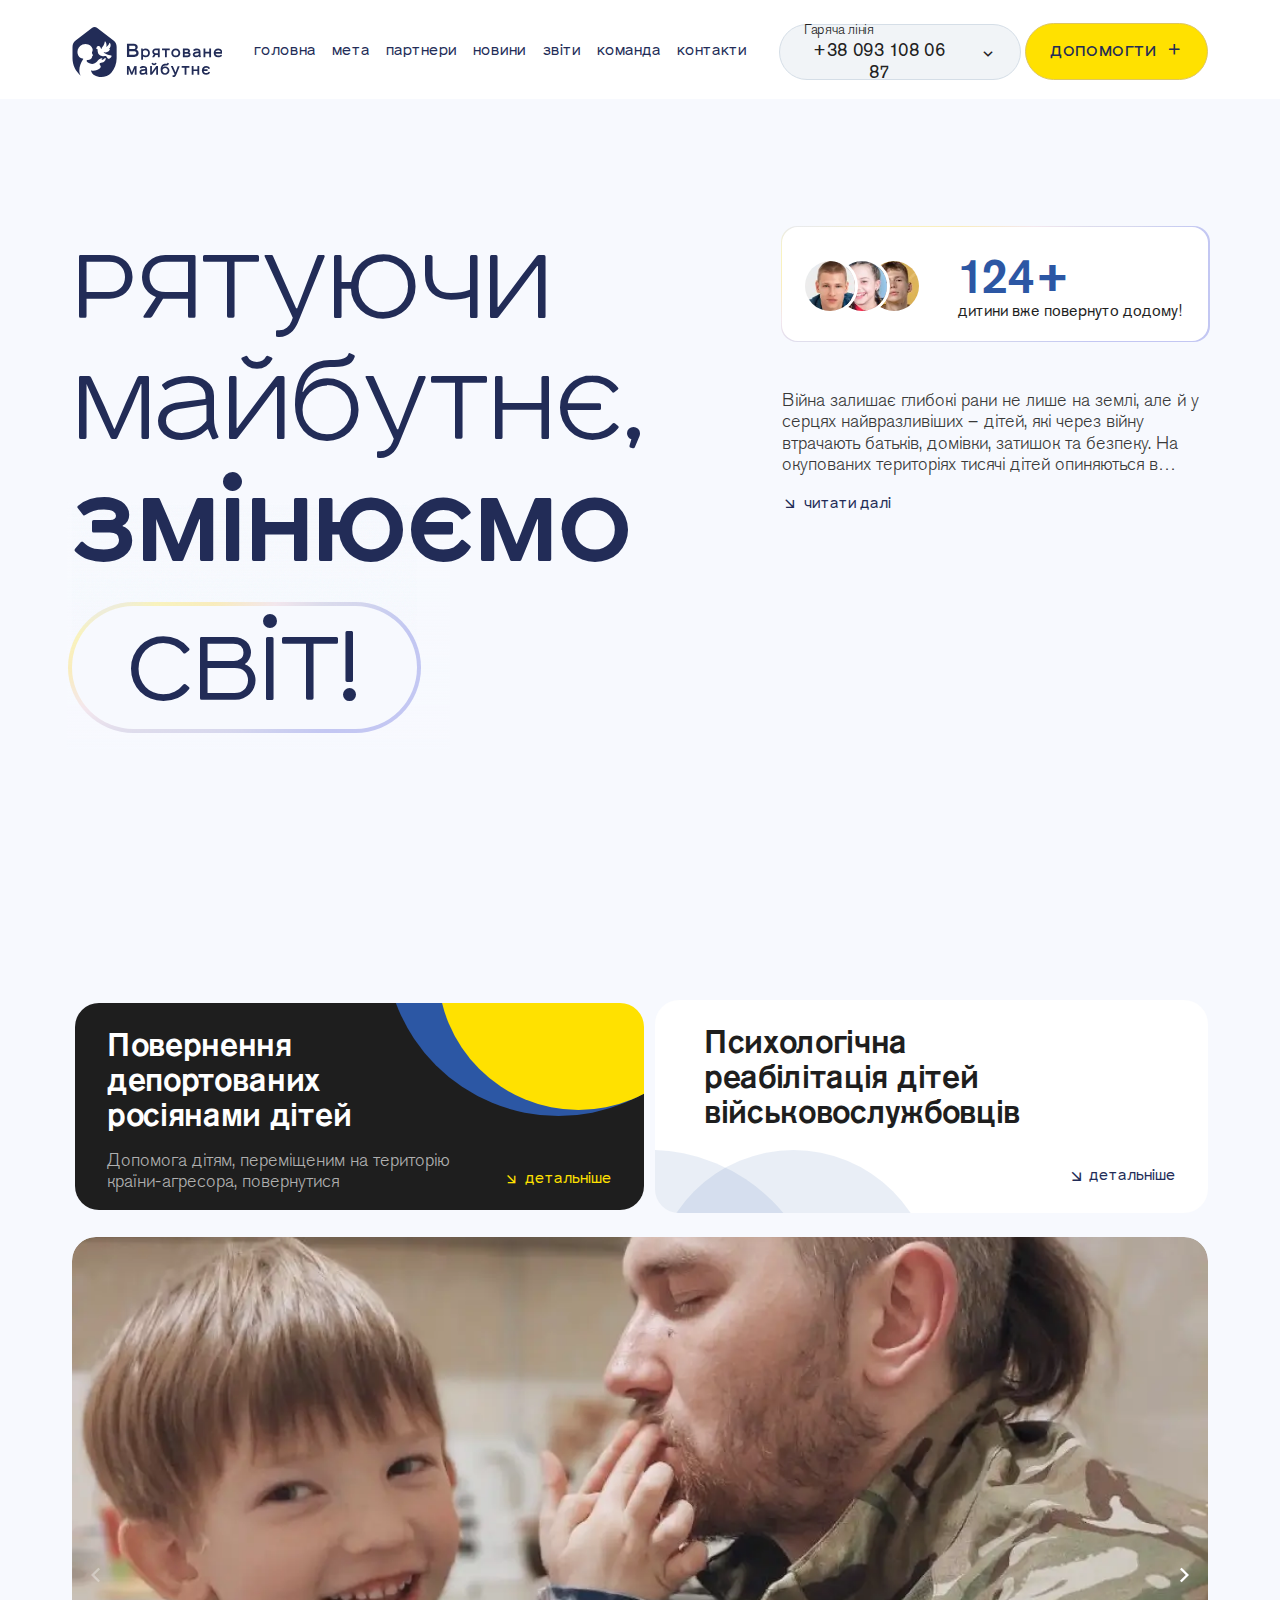
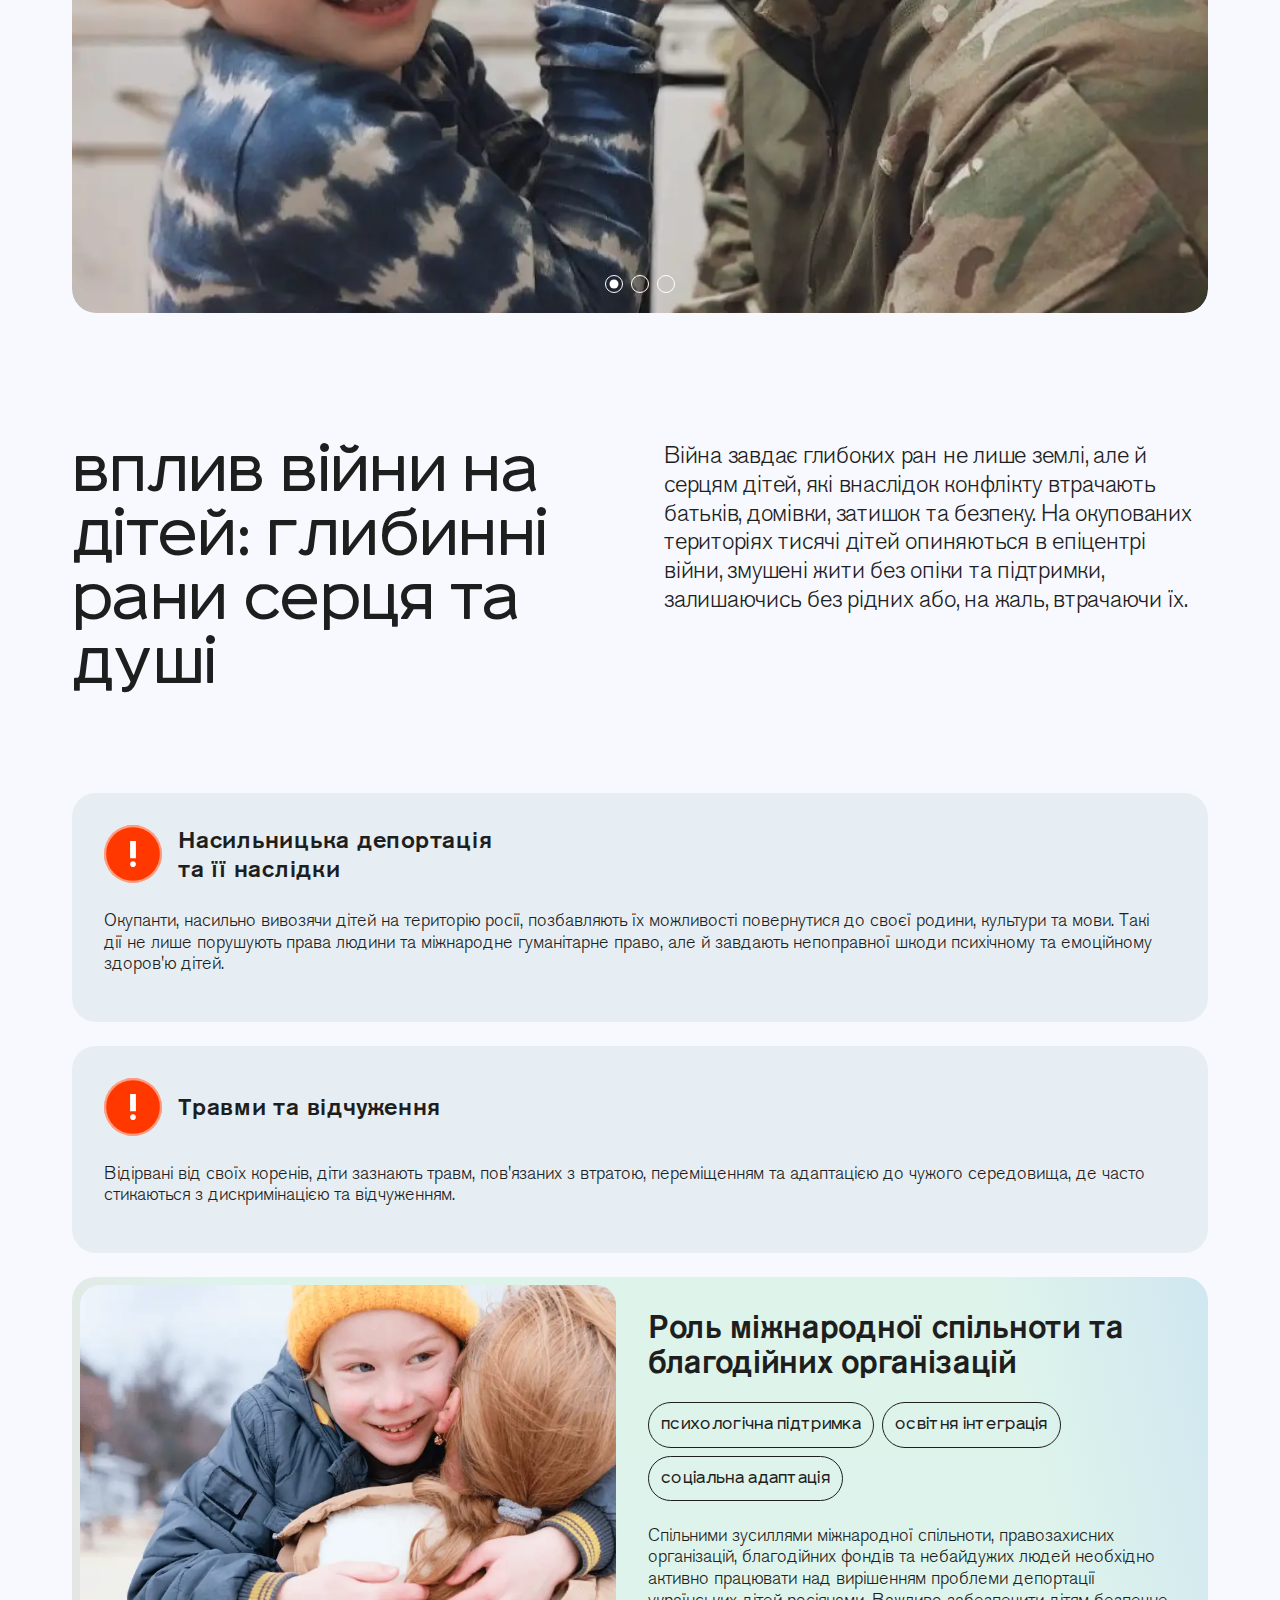
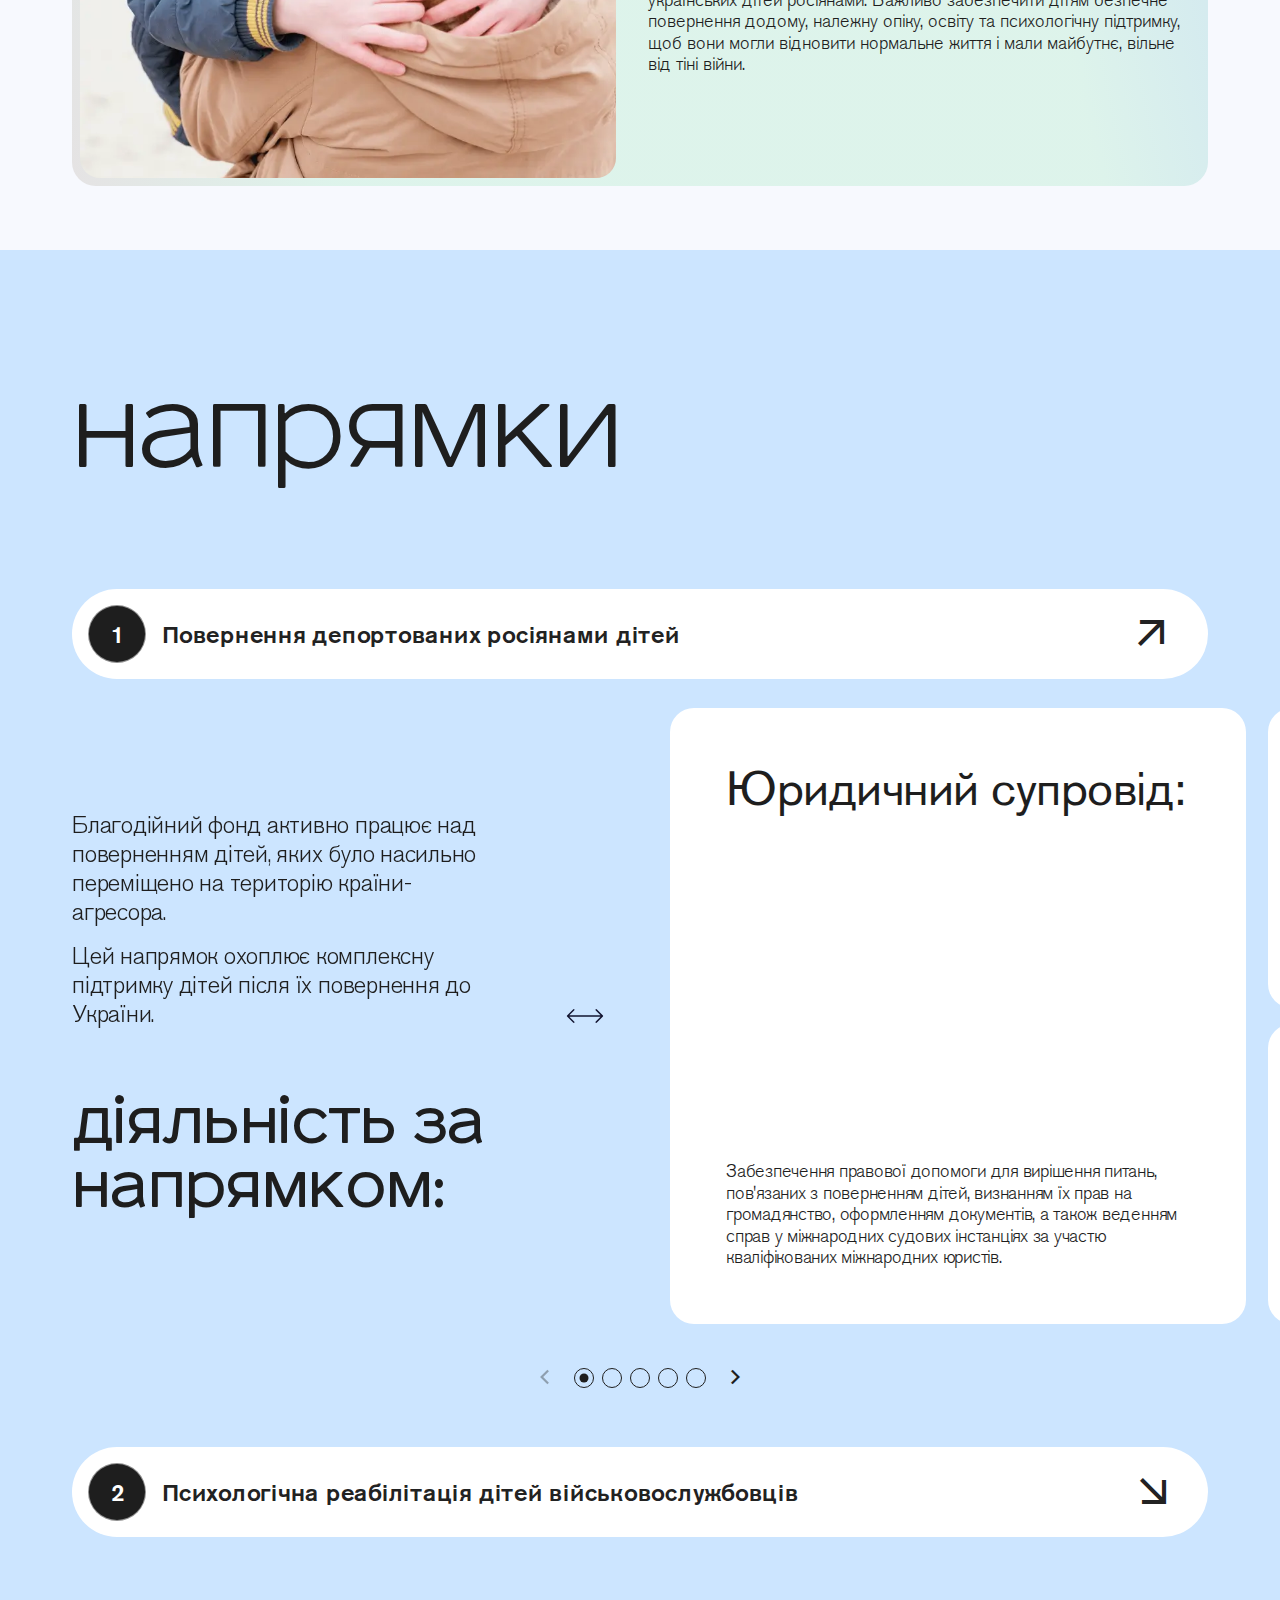
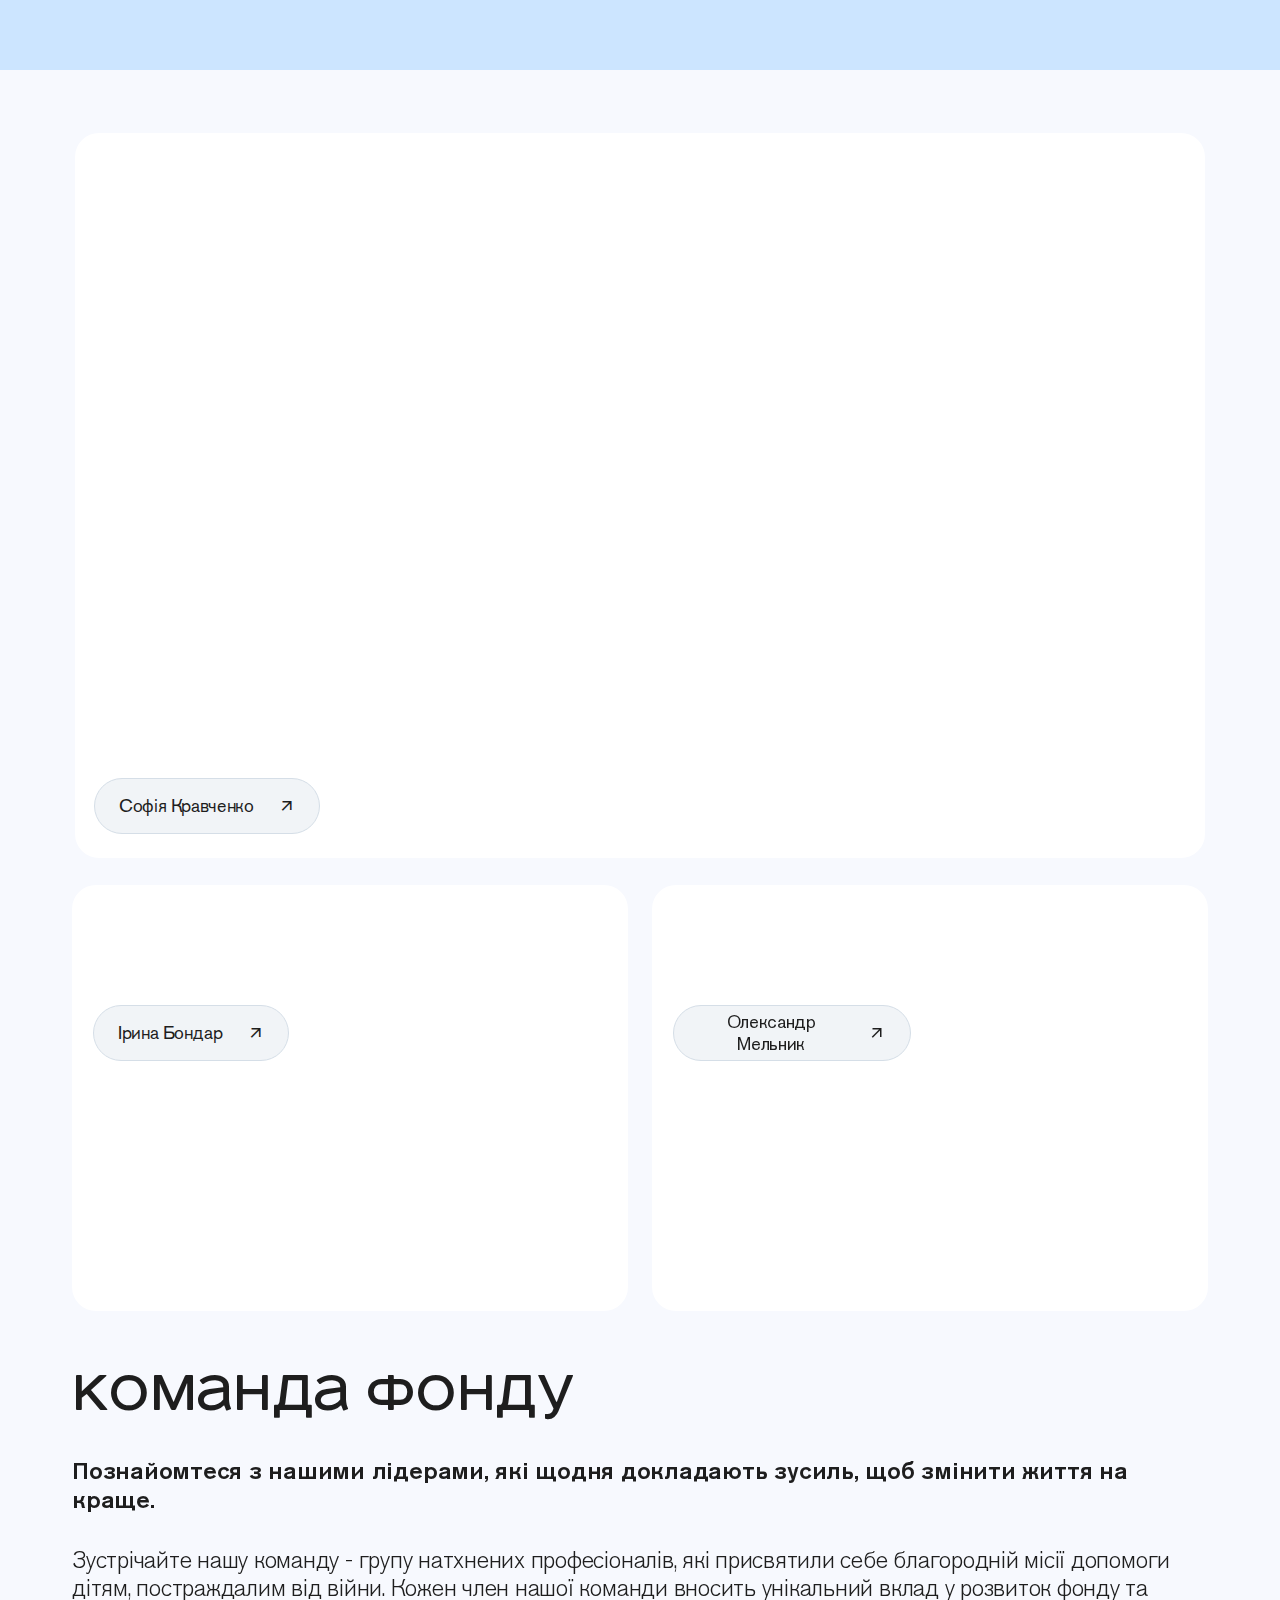
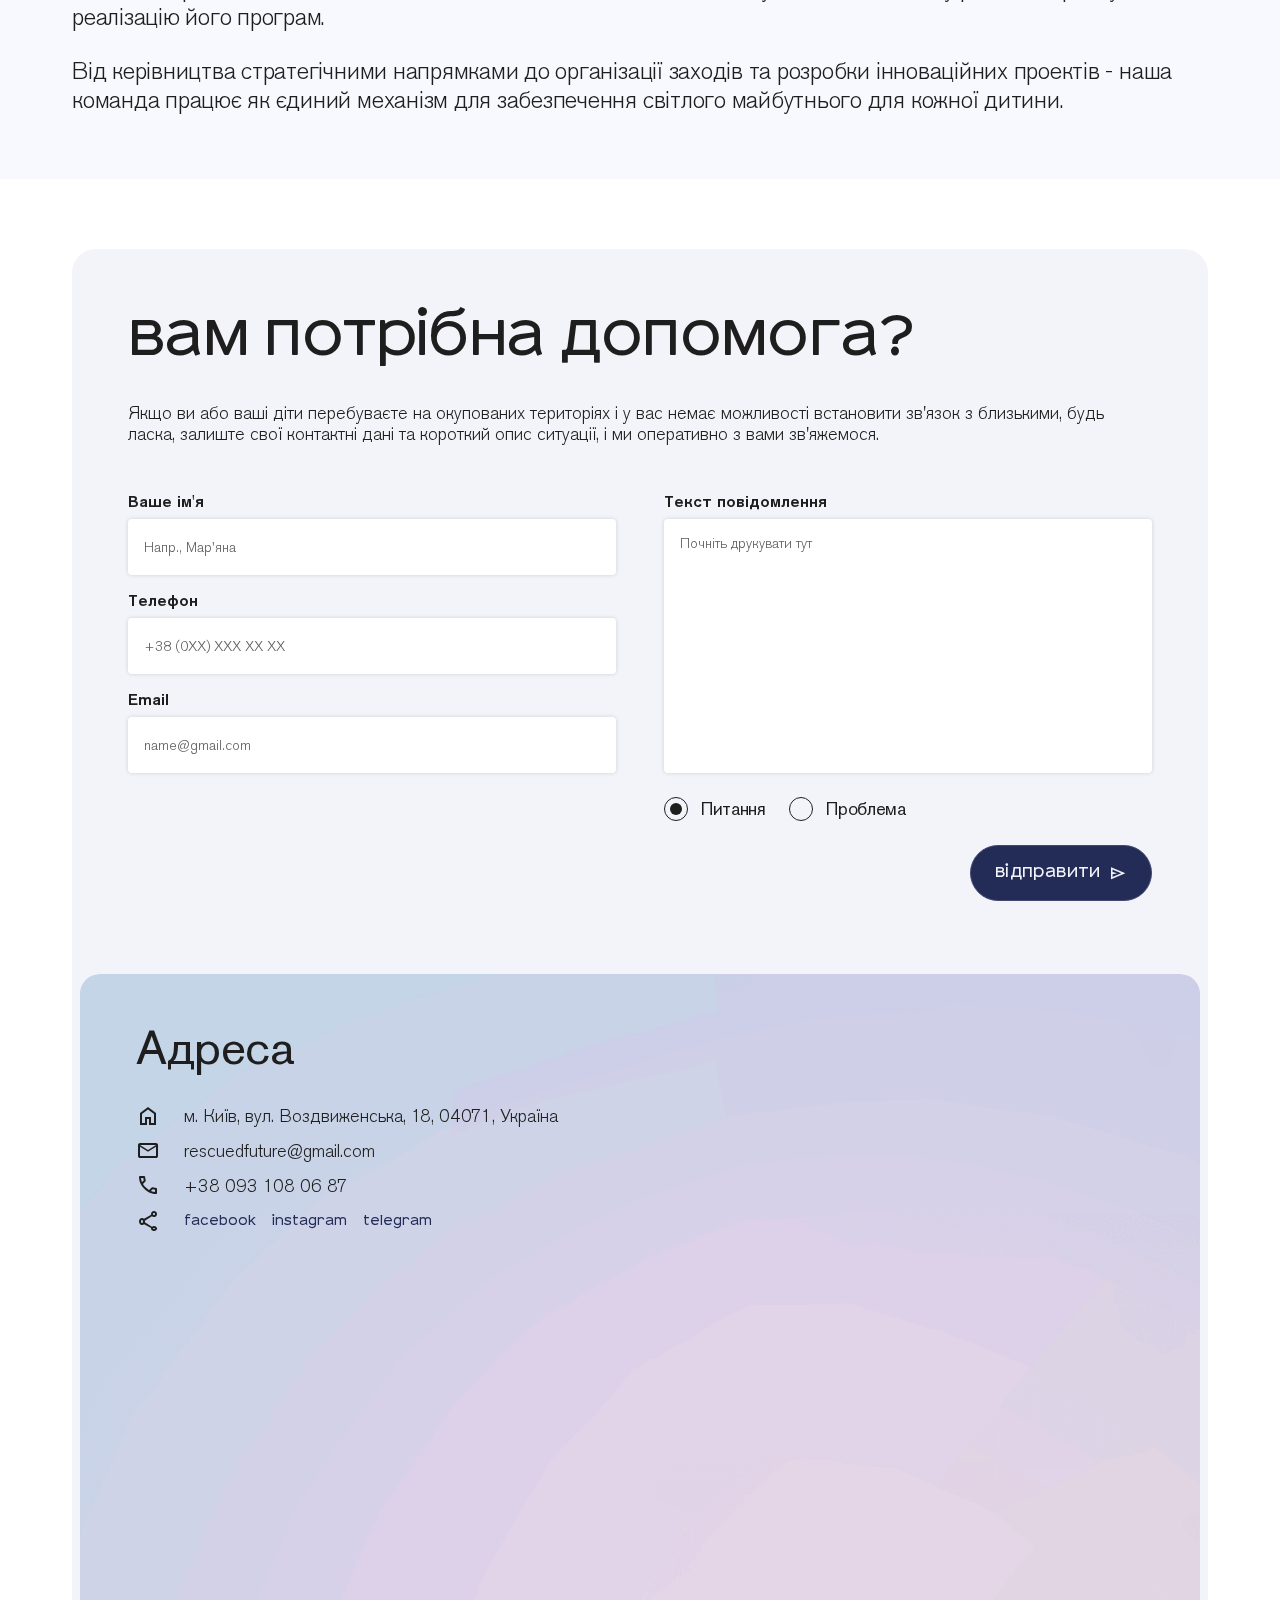
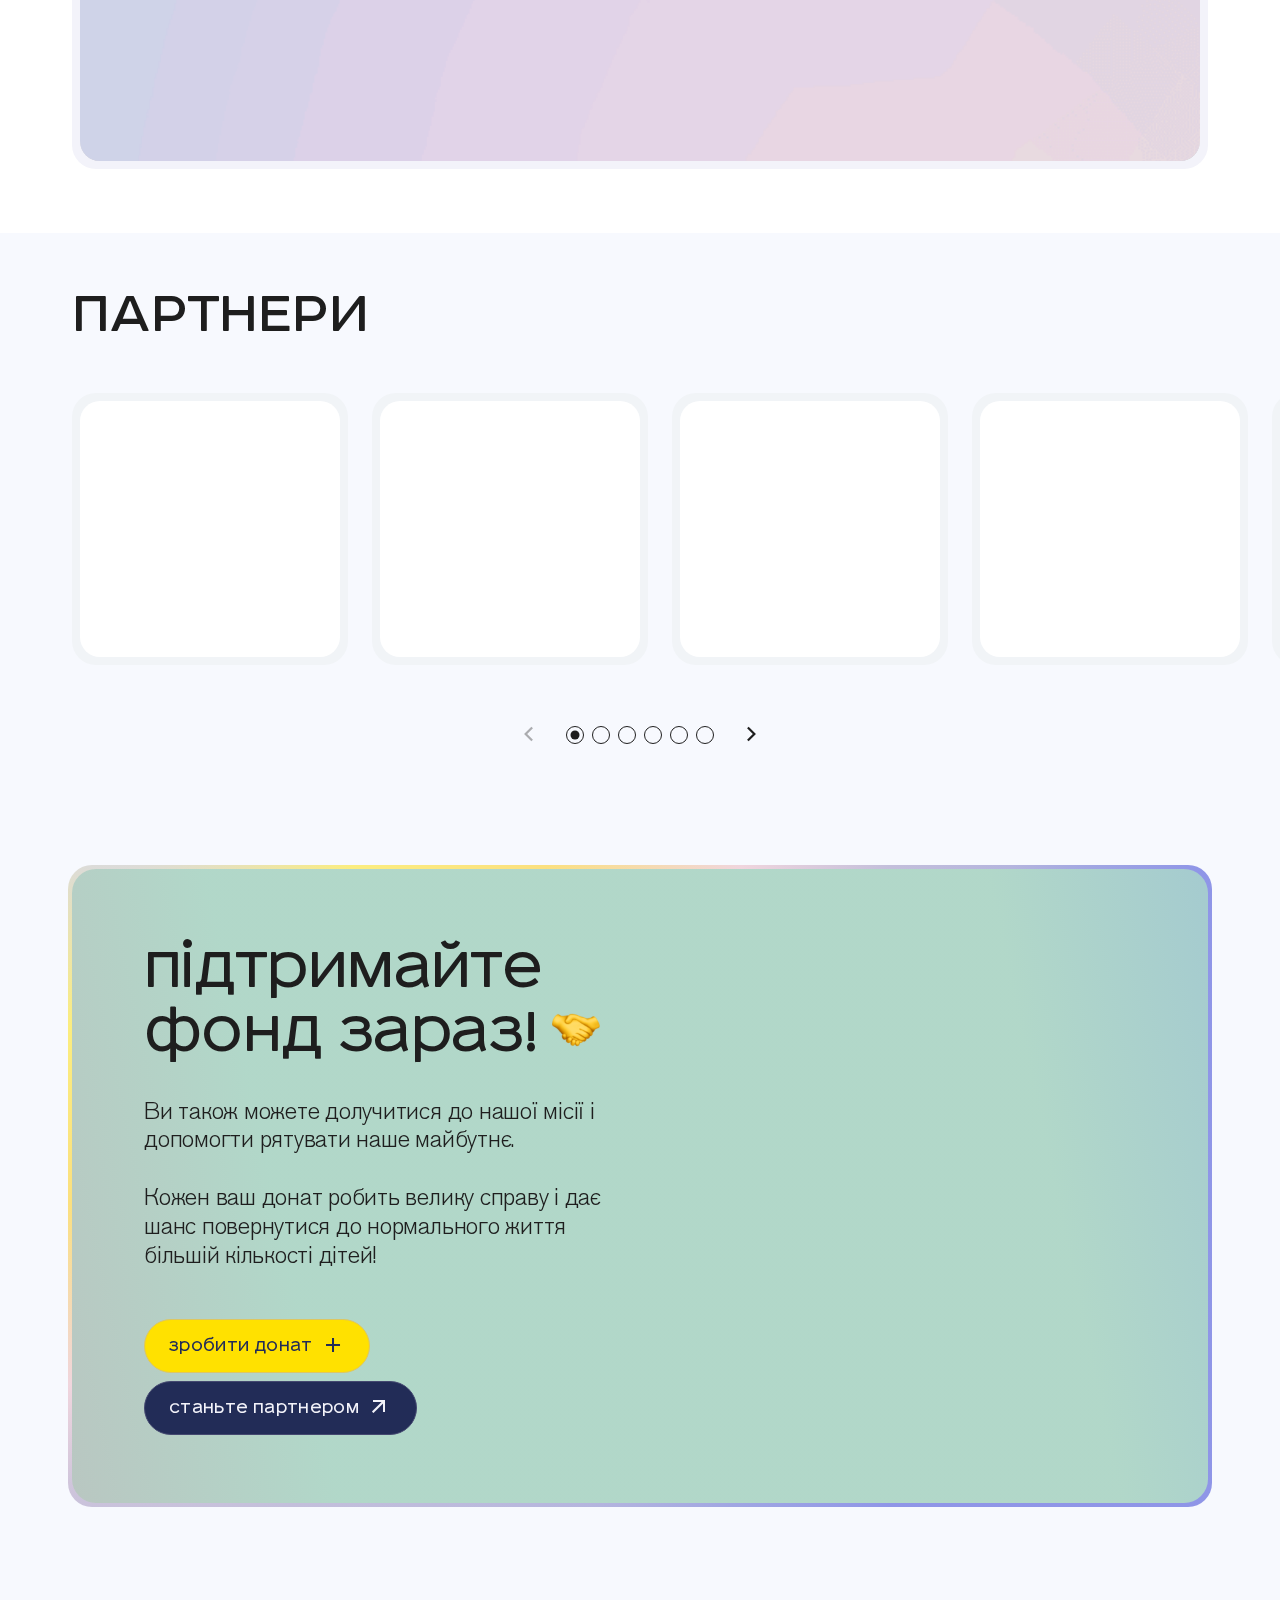
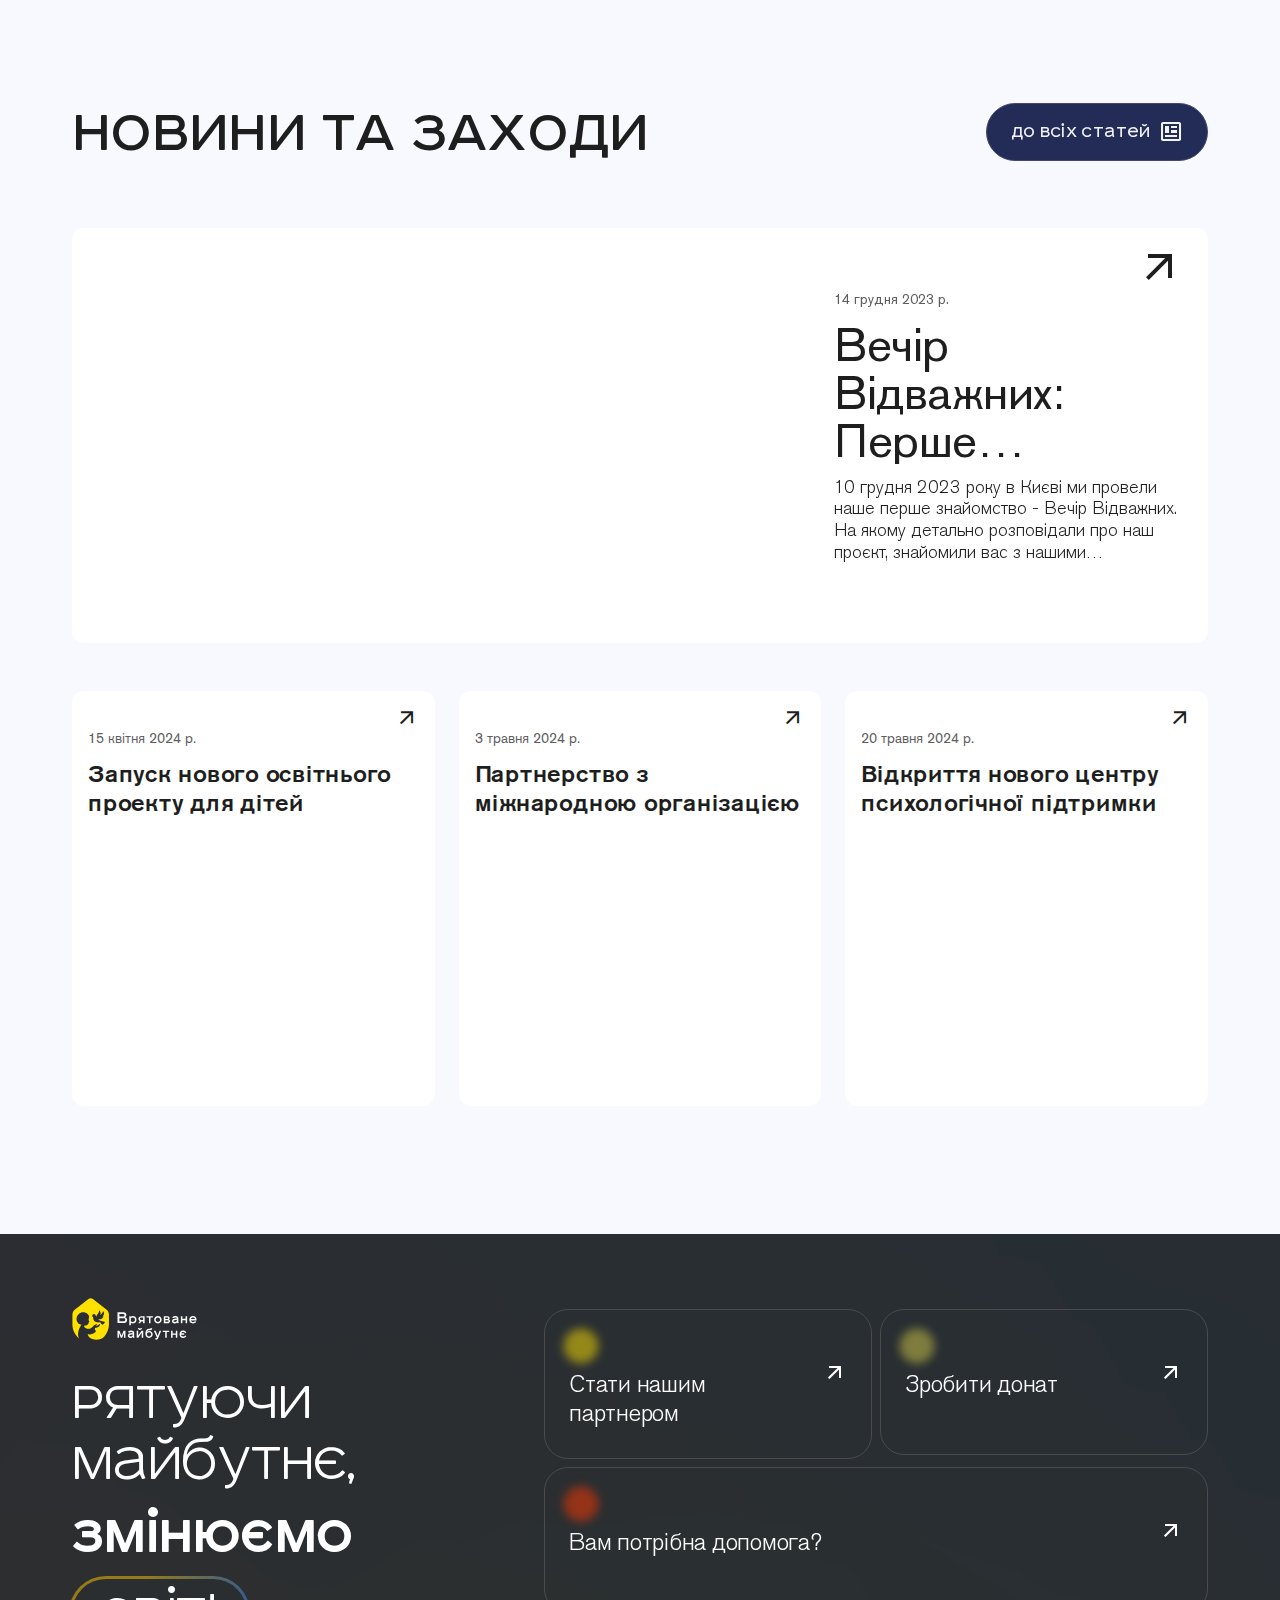
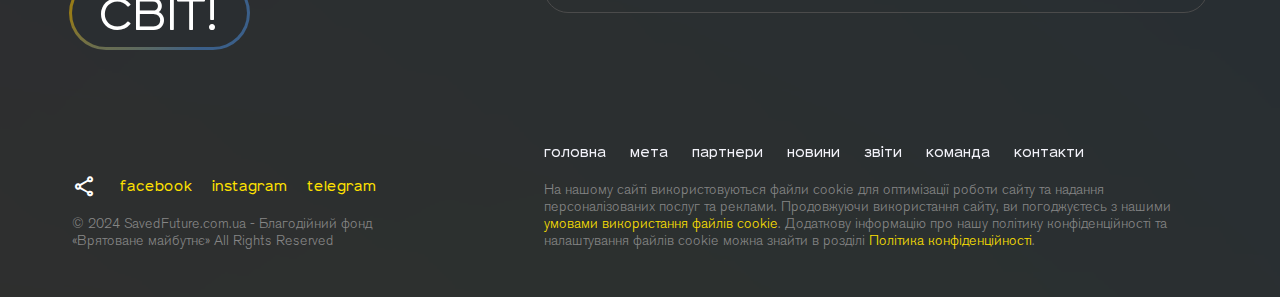
==== index.html @ 8e29872d "aad" ====
<!DOCTYPE html>
<html lang="uk">

<head>
  <meta charset="UTF-8">
  <meta name="viewport" content="width=device-width, initial-scale=1.0">
  <meta name="description" content="Допомога дітям, які постраждали від війни. Стати нашим партнером або зробити донат.">
  <meta name="keywords" content="допомога, донат, діти, війна, партнерська програма">
  <link rel="icon" type="image/png" href="image/Favicon.png">
  <link rel="stylesheet" href="style/swiper-bundle.min.css">
  <link rel="stylesheet" href="style/jquery.fancybox.min.css">
  <link rel="stylesheet" href="style/reset.css">
  <link rel="stylesheet" href="style/fonts.css">
  <link rel="stylesheet" href="style/icons.css">
  <link rel="stylesheet" href="style/command.css">
  <link rel="stylesheet" href="style/style.css">
  <title>Врятоване майбутнє </title>
</head>

<body>
  <!-- Loader -->
  <div id="loader" class="loader">
    <div class="loader-img">
      <picture>
        <source srcset="image/loader.webp" type="image/webp">
        <img width="3840" height="2160" src="image/loader.png" alt="loader">
      </picture>
    </div>
    <span class="loader2"></span>
    <img width="96" height="34" class="loader-image" src="image/logo-text.svg" alt="Врятоване майбутнє">
  </div>

  <!-- Фон при открытии меню-->
  <div class="overlay" id="overlay"></div>

  <!-- Выпадающий список с помощью-->
  <div class="card-menu__overlay" id="cardMenuOverlay">
    <button class="close-btn button--yellow" aria-label="Закрыть меню">
      <span class="icon-Nameclose"></span>
    </button>
    <div class="card-menu__wrapper">
      <div class="card-menu">
        <h2>Допомога</h2>
        <div class="menu__overlay">
          <div class="menu__overlay--card" data-card="card1">
            <div class="menu__overlay--content">
              <span class="menu__overlay--content-Emodji1">
                <picture>
                  <source srcset="image/Emodji.webp" type="image/webp">
                  <img width="40" height="40" src="image/Emodji.png" alt="Emodji"  loading="lazy">
                </picture>
              </span>
              <h3>Стати нашим партнером</h3>
              <p>Приєднатися до партнерської програми</p>
            </div>
            <a href="#" class="menu__overlay--link link--black">Почати<span class="icon-NameChevron-Right"></span></a>
          </div>

          <div class="menu__overlay--card" data-card="card2">
            <div class="menu__overlay--content">
              <span class="menu__overlay--content-Emodji2">
                <picture>
                  <source srcset="image/Emodji2.webp" type="image/webp">
                  <img width="40" height="40" src="image/Emodji2.png" alt="Emodji"  loading="lazy">
                </picture>
              </span>
              <h3>Зробити донат</h3>
              <p>
                Допоможіть дітям, які постраждали від війни. Ваш вклад рятує
                життя!
              </p>
              <div class="menu__overlay--btn">
                <button>Монобанка</button>
                <span>або</span>
                <button>За реквізитами</button>
              </div>
            </div>
            <a href="#" class="menu__overlay--link link--black">Почати<span class="icon-NameChevron-Right"></span></a>
          </div>

          <div class="menu__overlay--card" data-card="card3">
            <div class="menu__overlay--content">
              <span class="menu__overlay--content-Emodji3">
                <picture>
                  <source srcset="image/Emodji3.webp" type="image/webp">
                  <img width="40" height="40" src="image/Emodji3.png" alt="Emodji"  loading="lazy">
                </picture>
              </span>
              <h3>Вам потрібна допомога?</h3>
              <p>
                Зв'яжіться з нами, якщо ви або ваші діти перебуваєте на
                окупованій території
              </p>
            </div>
            <a href="#" class="menu__overlay--link link--black">Почати<span class="icon-NameChevron-Right"></span></a>
          </div>
        </div>
      </div>
    </div>
    <div class="video__background">
      <video src="image/VideoBackground.mp4" autoplay muted loop  loading="lazy"></video>
    </div>
  </div>

  <!-- Выпадающий список с помощью "Стати нашим партнером"-->
  <div class="sub-menu__overlay" id="becomeOurPartner">
    <button class="close-btn button--yellow" aria-label="Закрыть меню">
      <span class="icon-Nameclose"></span>
    </button>
    <div class="sub-menu">
      <div class="sub-menu__box">
        <div class="sub-menu__left">
          <div class="sub-menu__left--logo">
            <a href="index.html">
              <img width="124" height="42" src="image/logo--mobile.svg" alt="Врятоване майбутнє" class="logo__image"  loading="lazy">
            </a>
          </div>
          <div class="sub-menu__left--title">
            <h2>Стати нашим партнером</h2>
            <p>
              Ви також можете долучитися до нашої місії і допомогти рятувати
              наше майбутнє. Кожен ваш донат робить велику справу і дає шанс
              повернутися до нормального життя більшій кількості дітей!
            </p>
          </div>
          <form class="sub-menu__left--form">
            <div class="sub-menu__group">
              <label class="sub-menu__label" for="name">Ваше ім'я</label>
              <input class="sub-menu__input" type="text" id="name" placeholder="Напр., Мар'яна" required>
            </div>
            <div class="sub-menu__group">
              <label class="sub-menu__label" for="phone">Телефон</label>
              <input class="sub-menu__input" type="tel" id="phone" placeholder="+38 (0XX) XXX XX XX"
                pattern="\+38 \(0\d{2}\) \d{3} \d{2} \d{2}" required>
            </div>
            <div class="sub-menu__group">
              <label class="sub-menu__label" for="email">Email</label>
              <input class="sub-menu__input" type="email" id="email" placeholder="name@gmail.com" required>
            </div>
            <div class="sub-menu__group">
              <button type="submit" class="button--blue">
                приєднатися<span class="icon-Namesend"></span>
              </button>
            </div>
          </form>
          <div class="sub-menu__left--slider">
            <p>Вже приєднались:</p>
            <div class="sub-menu__slider swiper-container">
              <div class="swiper-wrapper">
                <div class="swiper-slide">
                  <img width="87" height="48" src="image/Logos.svg" alt="Партнер"  loading="lazy">
                </div>
                <div class="swiper-slide">
                  <img width="87" height="48" src="image/Logos.svg" alt="Партнер"  loading="lazy">
                </div>
                <div class="swiper-slide">
                  <img width="87" height="48" src="image/Logos.svg" alt="Партнер"  loading="lazy">
                </div>
                <div class="swiper-slide">
                  <img width="87" height="48" src="image/Logos.svg" alt="Партнер"  loading="lazy">
                </div>
                <div class="swiper-slide">
                  <img width="87" height="48" src="image/Logos.svg" alt="Партнер"  loading="lazy">
                </div>
                <div class="swiper-slide">
                  <img width="87" height="48" src="image/Logos.svg" alt="Партнер"  loading="lazy">
                </div>
                <div class="swiper-slide">
                  <img width="87" height="48" src="image/Logos.svg" alt="Партнер"  loading="lazy">
                </div>
                <div class="swiper-slide">
                  <img width="87" height="48" src="image/Logos.svg" alt="Партнер"  loading="lazy">
                </div>
              </div>
            </div>
          </div>
        </div>
        <div class="sub-menu__right">
          <picture>
            <source srcset="image/becomeOurPartner.webp" type="image/webp">
            <img width="1444" height="1430" src="image/becomeOurPartner.png" alt="Партнерство"  loading="lazy">
          </picture>
        </div>
      </div>
    </div>
    <div class="video__background">
      <video src="image/VideoBackground.mp4" autoplay muted loop  loading="lazy"></video>
    </div>
  </div>

  <!-- Выпадающий список с помощью "Зробити донат до фонду"-->
  <div class="sub-menu__overlay make-donation__overlay" id="makeDonation">
    <button class="close-btn button--yellow" aria-label="Закрыть меню">
      <span class="icon-Nameclose"></span>
    </button>
    <div class="sub-menu make-donation">
      <div class="sub-menu__box">
        <div class="sub-menu__left make-donation__left">
          <div class="sub-menu__left--logo">
            <a href="index.html">
              <img width="124" height="42" src="image/logo--mobile-yellow.svg" alt="Врятоване майбутнє"
                class="logo__image"  loading="lazy">
            </a>
          </div>
          <div class="sub-menu__left--title">
            <h2>
              Зробити донат <br>
              до фонду
            </h2>
            <p>
              Ваша підтримка може змінити життя дітей, які зіткнулися із
              жахами війни. Зробіть донат прямо зараз, допоможіть нам надати
              необхідну допомогу та захист. Ваш вклад має значення!
              Підтримайте наш фонд і зробіть свій внесок у найкраще майбутнє
              для кожної дитини.
            </p>
          </div>
          <form class="make-donation__form">
            <div class="make-donation__value">
              <label for="value">Сума</label>
              <div>
                <input type="number" id="value" name="amount" value="0" required>
                <select id="currency" name="currency" class="currency-selector">
                  <option value="UAH">UAH</option>
                  <option value="USD">USD</option>
                  <option value="EUR">EUR</option>
                </select>
              </div>
            </div>
            <div class="make-donation__amount">
              <div class="make-donation__uah make-donation__btn">
                <button type="button" class="amount-btn button--transparent" data-amount="200">
                  + 200 UAH
                </button>
                <button type="button" class="amount-btn button--transparent" data-amount="500">
                  + 500 UAH
                </button>
                <button type="button" class="amount-btn button--transparent" data-amount="1000">
                  + 1000 UAH
                </button>
                <button type="button" class="amount-btn button--transparent" data-amount="5000">
                  + 5000 UAH
                </button>
              </div>
              <div class="make-donation__usd make-donation__btn">
                <button type="button" class="amount-btn button--transparent" data-amount="10">
                  + 10 USD
                </button>
                <button type="button" class="amount-btn button--transparent" data-amount="25">
                  + 25 USD
                </button>
                <button type="button" class="amount-btn button--transparent" data-amount="50">
                  + 50 USD
                </button>
                <button type="button" class="amount-btn button--transparent" data-amount="100">
                  + 100 USD
                </button>
              </div>
              <div class="make-donation__eur make-donation__btn">
                <button type="button" class="amount-btn button--transparent" data-amount="5">
                  + 5 EUR
                </button>
                <button type="button" class="amount-btn button--transparent" data-amount="20">
                  + 20 EUR
                </button>
                <button type="button" class="amount-btn button--transparent" data-amount="50">
                  + 50 EUR
                </button>
                <button type="button" class="amount-btn button--transparent" data-amount="75">
                  + 75 EUR
                </button>
              </div>
            </div>
            <div class="make-donation__submit">
              <p>
                Далі Ви будете спрямовані на сторінку введення даних для
                здійснення платежу від банку «Монобанк»
              </p>
              <button type="submit" id="submitBtn" class="button--blue">
                підтримати<span class="icon-Namesend"></span>
              </button>
            </div>
          </form>
        </div>
        <div class="sub-menu__right make-donation__right">
          <div class="make-donation__right--box">
            <div class="make-donation__right--header">
              <h2>За реквізитами</h2>
              <select name="currency" name="currency" class="currency-selector">
                <option value="UAH">UAH</option>
                <option value="USD">USD</option>
                <option value="EUR">EUR</option>
              </select>
            </div>
            <div class="make-donation__right--main">
              <div class="make-donation__right--group">
                <h3>Beneficiary</h3>
                <div class="make-donation__right--row">
                  <span>Name</span>
                  <p>CO "AFFAIR OF THE BRAVE"</p>
                </div>
                <div class="make-donation__right--row">
                  <span>IBAN</span>
                  <p>UA773348510000000026007224258</p>
                </div>
                <div class="make-donation__right--row">
                  <span>Currency</span>
                  <p>EUR</p>
                </div>
              </div>
              <div class="make-donation__right--group">
                <h3>Beneficiary bank</h3>
                <div class="make-donation__right--row">
                  <span>Bank name</span>
                  <p>SWIFT BIC</p>
                </div>
                <div class="make-donation__right--row">
                  <span>FIRST UKRAINIAN INTERNATIONAL BANK</span>
                  <p>FUIBUA2X</p>
                </div>
              </div>
              <div class="make-donation__right--group">
                <h3>Correspondent Banks</h3>
                <div class="make-donation__right--row">
                  <span>Bank name</span>
                  <p>SWIFT BIC</p>
                </div>
                <div class="make-donation__right--row">
                  <span>Commerzbank AG</span>
                  <p>COBADEFF</p>
                </div>
                <div class="make-donation__right--row">
                  <span>Raiffeisen Bank International AG</span>
                  <p>RZBAATWW</p>
                </div>
                <div class="make-donation__right--row">
                  <span>Landesbank Baden-Wurttemberg</span>
                  <p>SOLADEST</p>
                </div>
              </div>
            </div>
          </div>
        </div>
      </div>
    </div>
    <div class="video__background">
      <video src="image/VideoBackground.mp4" autoplay muted loop  loading="lazy"></video>
    </div>
  </div>

  <!-- Выпадающий список с помощью "Вам потрібна допомога?"-->
  <div class="sub-menu__overlay" id="needHelp">
    <button class="close-btn button--yellow" aria-label="Закрыть меню">
      <span class="icon-Nameclose"></span>
    </button>
    <div class="sub-menu">
      <div class="sub-menu__box">
        <div class="sub-menu__left needHelp__left">
          <div class="sub-menu__left--logo">
            <a href="index.html">
              <img width="124" height="42" src="image/logo--mobile-yellow.svg" alt="Врятоване майбутнє"
                class="logo__image"  loading="lazy">
            </a>
          </div>
          <div class="sub-menu__left--title">
            <h2>Вам потрібна допомога?</h2>
            <p>
              Якщо ви або ваші діти перебуваєте на окупованих територіях і у
              вас немає можливості встановити зв'язок з близькими, будь ласка,
              залиште свої контактні дані та короткий опис ситуації, і ми
              оперативно з вами зв'яжемося.
            </p>
          </div>
          <form class="sub-menu__left--form">
            <div class="sub-menu__left--form--col">
              <div class="sub-menu__group">
                <label class="sub-menu__label" for="name2">Ваше ім'я</label>
                <input class="sub-menu__input" type="text" id="name2" placeholder="Напр., Мар'яна" required>
              </div>
              <div class="sub-menu__group">
                <label class="sub-menu__label" for="phone2">Телефон</label>
                <input class="sub-menu__input" type="tel" id="phone2" placeholder="+38 (0XX) XXX XX XX"
                  pattern="\+38 \(0\d{2}\) \d{3} \d{2} \d{2}" required>
              </div>
              <div class="sub-menu__group">
                <label class="sub-menu__label" for="email2">Email</label>
                <input class="sub-menu__input" type="email" id="email2" placeholder="name@gmail.com" required>
              </div>
            </div>
            <div class="sub-menu__left--form--col">
              <label for="textarea">Текст повідомлення</label>
              <textarea name="textarea" id="textarea" placeholder="Почніть друкувати тут" required></textarea>
              <div class="sub-menu__radio">
                <div class="control-group">
                  <label>
                    <input type="radio" name="radio" value="question" checked>
                    <span class="custom-radio"></span>
                    <b>Питання</b>
                  </label>
                </div>
                <div class="control-group">
                  <label>
                    <input type="radio" name="radio" value="problem">
                    <span class="custom-radio"></span>
                    <b>Проблема</b>
                  </label>
                </div>
              </div>
            </div>
          </form>
          <div class="sub-menu__group sub-menu__needHelp">
            <button type="submit" class="button--blue">
              надіслати запит<span class="icon-Namesend"></span>
            </button>
          </div>
        </div>
        <div class="sub-menu__right make-donation__right makeDonation__right">
          <div class="make-donation__right--box">
            <div class="make-donation__right--top">
              <h3>Адреса</h3>
              <ul class="make-donation__nav">
                <li>
                  <a href="#">
                    <span class="icon-Namehome"></span>
                    м. Київ, вул. Воздвиженська, 18, 04071, Україна
                  </a>
                </li>
                <li>
                  <a href="mailto:rescuedfuture@gmail.com">
                    <span class="icon-Namemail"></span>
                    rescuedfuture@gmail.com
                  </a>
                </li>
                <li>
                  <a href="tel:+380931080687">
                    <span class="icon-Namecall"></span>
                    +38 093 108 06 87
                  </a>
                </li>
              </ul>
              <ul class="make-donation__social">
                <li class="icon-Nameshare"></li>
                <li>
                  <a href="#" class="link--black">facebook</a>
                </li>
                <li>
                  <a href="#" class="link--black">instagram</a>
                </li>
                <li>
                  <a href="#" class="link--black">telegram</a>
                </li>
              </ul>
            </div>
            <div class="make-donation__right--center">
              <iframe
              src="https://www.google.com/maps/embed?pb=!1m18!1m12!1m3!1d2544.293856134085!2d30.45970557684722!3d50.37972039245361!2m3!1f0!2f0!3f0!3m2!1i1024!2i768!4f13.1!3m3!1m2!1s0x40d4c8fcaff2a83d%3A0x4d6350338f1890ad!2z0LLRg9C70LjRhtGPINCS0LDRgdC40LvRjyDQmtCw0YHRltGP0L3QsCwgMi8xLCDQmtC40ZfQsiwgMDIwMDA!5e0!3m2!1suk!2sua!4v1716812111111!5m2!1suk!2sua"
              width="706" height="396" style="border: 0" allowfullscreen="" 
              referrerpolicy="no-referrer-when-downgrade" title="Google Maps location of [Location Description]"></iframe>
            </div>
          </div>
        </div>
      </div>
    </div>
    <div class="video__background">
      <video src="image/VideoBackground.mp4" autoplay muted loop  loading="lazy"></video>
    </div>
  </div>

  <!-- Бургер меню -->
  <div class="burger-menu__overlay" id="burgerMenuOverlay">
    <div class="burger-menu__scroll">
      <div class="burger-menu__headeer">
        <a href="index.html">
          <img width="125" height="42" src="image/logo--burger.svg" alt="Врятоване майбутнє" class="logo__image"
          loading="lazy">
        </a>
        <button class="burger-menu__close button--yellow" aria-label="Закрыть меню">
          <span class="icon-Nameclose"></span>
        </button>
      </div>
      <div class="burger-menu__main">
        <nav class="burger-menu__nav">
          <ul>
            <li>
              <a href="index.html" class="burger-menu__item">Головна</a>
            </li>
            <li>
              <a href="index.html#meta" class="burger-menu__item">Мета</a>
            </li>
            <li>
              <a href="index.html#partner" class="burger-menu__item">Партнери</a>
            </li>
            <li>
              <a href="index.html#news" class="burger-menu__item">Новини</a>
            </li>
            <li>
              <a href="reports.html" class="burger-menu__item">Звіти</a>
            </li>
            <li>
              <a href="index.html#team" class="burger-menu__item">Команда</a>
            </li>
            <li>
              <a href="contact.html" class="burger-menu__item">Контакти</a>
            </li>
          </ul>
        </nav>
      </div>
      <div class="burger-menu__footer">
        <div class="header__dropdown">
          <button class="header__btn burger-menu__footer--btn">
            Допомогти <span class="icon-NamePlus"></span>
          </button>
          <div class="header__dropdown--menu">
            <a href="mailto:rescuedifuture@gmail.com" class="header__dropdown--item"><span>Гаряча лінія</span>+38 093
              108 06 87</a>
            <a href="mailto:rescuedifuture@gmail.com"
              class="header__dropdown--item"><span>Email</span>rescuedfuture@gmail.com</a>
            <a href="https://facebook.com/rescuedifuture" class="header__dropdown--item"
              target="_blank"><span>Facebook</span>@rescuedfuture</a>
            <a href="https://instagram.com/rescuedifuture" class="header__dropdown--item"
              target="_blank"><span>instagram</span>@rescuedfuture</a>
          </div>
        </div>
      </div>
    </div>
  </div>

  <!-- Header -->
  <header class="header">
    <div class="video__background">
      <video src="image/VideoBackground.mp4" autoplay muted loop  loading="lazy"></video>
    </div>
    <div class="wrapper">
      <div class="header__container">
        <div class="header__logo">
          <a href="index.html">
            <img width="151" height="50" src="image/logo--blue.svg" alt="Врятоване майбутнє" class="logo__image"  loading="lazy">
          </a>
        </div>
        <nav class="header__nav nav">
          <ul class="header__list">
            <li class="header__item">
              <a href="index.html" class="header__link link--black">Головна</a>
            </li>
            <li class="header__item">
              <a href="index.html#meta" class="header__link link--black">Мета</a>
            </li>
            <li class="header__item">
              <a href="index.html#partner" class="header__link link--black">Партнери</a>
            </li>
            <li class="header__item">
              <a href="index.html#news" class="header__link link--black">Новини</a>
            </li>
            <li class="header__item">
              <a href="reports.html" class="header__link link--black">Звіти</a>
            </li>
            <li class="header__item">
              <a href="index.html#team" class="header__link link--black">Команда</a>
            </li>
            <li class="header__item">
              <a href="contact.html" class="header__link link--black">Контакти</a>
            </li>
          </ul>
        </nav>
        <div class="header__info">
          <div class="header__hotline">
            <div class="header__dropdown">
              <button class="header__dropdown--toggle" aria-label="Контактна інформація">
                +38 093 108 06 87
              </button>
              <div class="header__dropdown--menu">
                <a href="mailto:rescuedifuture@gmail.com"
                  class="header__dropdown--item"><span>Email</span>rescuedfuture@gmail.com</a>
                <a href="https://facebook.com/rescuedifuture" class="header__dropdown--item"
                  target="_blank"><span>Facebook</span>@rescuedfuture</a>
                <a href="https://instagram.com/rescuedifuture" class="header__dropdown--item"
                  target="_blank"><span>Instagram</span>@rescuedfuture</a>
              </div>
            </div>
          </div>
          <div class="header__donate">
            <button class="header__btn button--yellow">
              Допомогти <span class="icon-NamePlus"></span>
            </button>
          </div>
        </div>
        <div class="header__menu button--yellow" id="burgerMenu">
          <span>Меню</span>
          <div class="header__menu--icon" id="burgerMenuIcon">
            <span class="header__menu--icon-line"></span>
            <span class="header__menu--icon-line"></span>
            <span class="header__menu--icon-line"></span>
          </div>
        </div>
      </div>
    </div>
  </header>

  <!-- Hero -->
  <section class="hero">
    <div class="wrapper">
      <div class="hero__left">
        <div class="hero__left--title">
          <h1>Рятуючи майбутнє, <span>змінюємо</span></h1>
        </div>
        <div class="hero__left--button">
          <a href="#" class="hero__cta-link">світ!</a>
          <div class="video__animation">
            <video src="image/video-btn.mp4" autoplay muted loop  loading="lazy"></video>
          </div>
        </div>
      </div>
      <div class="hero__right">
        <div class="hero__right--box">
          <div>
            <div class="hero__right--avatar">
              <picture>
                <source srcset="image/avatar1.webp" type="image/webp">
                <img width="96" height="96" src="image/avatar1.png" alt="Аватар дитина 1"  loading="lazy">
              </picture>
              <picture>
                <source srcset="image/avatar2.webp" type="image/webp">
                <img width="96" height="96" src="image/avatar2.png" alt="Аватар дитина 2"  loading="lazy">
              </picture>
              <picture>
                <source srcset="image/avatar3.webp" type="image/webp">
                <img width="96" height="96" src="image/avatar3.png" alt="Аватар дитина 3"  loading="lazy">
              </picture>
            </div>
            <div class="hero__right--content">
              <p>124+</p>
              <span>дитини вже повернуто додому!</span>
            </div>
          </div>
        </div>
        <div class="hero__right--content-text">
          <p>
            Війна залишає глибокі рани не лише на землі, але й у серцях
            найвразливіших – дітей, які через війну втрачають батьків,
            домівки, затишок та безпеку. На окупованих територіях тисячі дітей
            опиняються в епіцентрі конфлікту, змушені жити без
            опіки та підтримки рідних, які залишилися в інших місцях або,
            на жаль, загинули. Все ускладнюється, коли окупанти насильно
            вивозять цих дітей на територію росії, позбавляючи їх можливості
            повернутися до родини, культури та мови. Депортація не лише є
            грубим порушенням прав людини та міжнародного гуманітарного права,
            але й завдає непоправної шкоди психічному та емоційному здоров'ю дітей.
          </p>
          <a href="#" class="link--black"><span class="icon-NameArrow-down-right"></span>Читати далі</a>
        </div>
      </div>
    </div>
  </section>

  <!-- Tiles container -->
  <section class="gallery">
    <div class="wrapper">
      <div class="gallery__box">
        <div class="gallery__box--left">
          <div class="gallery__box--left-top">
            <video src="image/video-banner.mp4" autoplay muted loop loading="lazy"></video>
          </div>
          <div class="swiper-slider gallery-slider gallery__box--left-main">
            <div class="swiper-wrapper">
              <div class="swiper-slide">
                <picture>
                  <source srcset="image/gallery2.webp" type="image/webp">
                  <img width="1200" height="900" src="image/gallery2.png" alt="Slide"  loading="lazy">
                </picture>
              </div>
              <div class="swiper-slide">
                <picture>
                  <source srcset="image/gallery3.webp" type="image/webp">
                  <img width="1200" height="900" src="image/gallery3.png" alt="Slide"  loading="lazy">
                </picture>
              </div>
              <div class="swiper-slide">
                <picture>
                  <source srcset="image/gallery4.webp" type="image/webp">
                  <img width="1200" height="900" src="image/gallery4.png" alt="Slide"  loading="lazy">
                </picture>
              </div>
            </div>
            <div class="swiper-pagination gallery-pagination"></div>
            <div class="swiper-button-next gallery-next">
              <span class="icon-NameChevron-Right"></span>
            </div>
            <div class="swiper-button-prev gallery-prev">
              <span class="icon-NameChevron-Left"></span>
            </div>
          </div>
          <div class="gallery__box--left-bottom">
            <div class="gallery__box--left-bottom-card" data-target="accordion-1">
              <div class="gallery__box--left-bg">
                <h3>Повернення депортованих росіянами дітей</h3>
                <div>
                  <p>
                    Допомога дітям, переміщеним на територію країни-агресора,
                    повернутися
                  </p>
                  <button data-target="accordion-1" class="link--yellow"><span
                      class="icon-NameArrow-down-right"></span>Детальніше</button>
                </div>
              </div>
            </div>
            <div class="gallery__box--left-bottom-card2" data-target="accordion-2">
              <div class="gallery__box--left-bg">
                <h3>Психологічна реабілітація дітей військовослужбовців</h3>
                <button data-target="accordion-2" class="link--black"><span
                    class="icon-NameArrow-down-right"></span>Детальніше</button>
              </div>
            </div>
          </div>
        </div>
        <div class="gallery__box--right">
          <div class="swiper-slider gallery-slider gallery__box--left-main">
            <div class="swiper-wrapper">
              <div class="swiper-slide">
                <picture>
                  <source srcset="image/gallery2.webp" type="image/webp">
                  <img width="1200" height="900" src="image/gallery2.png" alt="Slide"  loading="lazy">
                </picture>
              </div>
              <div class="swiper-slide">
                <picture>
                  <source srcset="image/gallery3.webp" type="image/webp">
                  <img width="1200" height="900" src="image/gallery3.png" alt="Slide"  loading="lazy">
                </picture>
              </div>
              <div class="swiper-slide">
                <picture>
                  <source srcset="image/gallery4.webp" type="image/webp">
                  <img width="1200" height="900" src="image/gallery4.png" alt="Slide"  loading="lazy">
                </picture>
              </div>
            </div>
            <div class="swiper-pagination gallery-pagination"></div>
            <div class="swiper-button-next gallery-next">
              <span class="icon-NameChevron-Right"></span>
            </div>
            <div class="swiper-button-prev gallery-prev">
              <span class="icon-NameChevron-Left"></span>
            </div>
          </div>
        </div>
      </div>
    </div>
  </section>

  <!-- Tiles container -->
  <section class="arguments" id="meta">
    <div class="wrapper">
      <div class="arguments__top">
        <h2>Вплив війни на дітей: глибинні рани серця та душі</h2>
        <p>
          Війна завдає глибоких ран не лише землі, але й серцям дітей, які
          внаслідок конфлікту втрачають батьків, домівки, затишок та безпеку.
          На окупованих територіях тисячі дітей опиняються в епіцентрі війни,
          змушені жити без опіки та підтримки, залишаючись без рідних або,
          на жаль, втрачаючи їх.
        </p>
      </div>
      <div class="arguments__main">
        <div class="arguments__main--col">
          <div class="arguments__main--card">
            <div class="arguments__main--card-title">
              <img width="40" height="40" src="image/error-icon.svg" alt="Иконка ошибки"  loading="lazy">
              <h3>
                Насильницька депортація <br>
                та її наслідки
              </h3>
            </div>
            <div class="arguments__main--card-text">
              Окупанти, насильно вивозячи дітей на територію росії,
              позбавляють їх можливості повернутися до своєї родини, культури
              та мови. Такі дії не лише порушують права людини та міжнародне
              гуманітарне право, але й завдають непоправної шкоди психічному
              та емоційному здоров'ю дітей.
            </div>
          </div>

          <div class="arguments__main--card">
            <div class="arguments__main--card-title">
              <img width="40" height="40" src="image/error-icon.svg" alt="Иконка ошибки"  loading="lazy">
              <h3>Травми та відчуження</h3>
            </div>
            <div class="arguments__main--card-text">
              Відірвані від своїх коренів, діти зазнають травм, пов'язаних з
              втратою, переміщенням та адаптацією до чужого середовища, де
              часто стикаються з дискримінацією та відчуженням.
            </div>
          </div>
        </div>
        <div class="arguments__main--card">
          <div class="arguments__main--card-img">
            <picture>
              <source srcset="image/arguments-img.webp" type="image/webp">
              <img width="812" height="986" src="image/arguments-img.png" alt="Изображение галереи"  loading="lazy">
            </picture>
          </div>
          <div class="arguments__main--card-content">
            <h3>
              Роль міжнародної <br>
              спільноти та благодійних організацій
            </h3>
            <div class="arguments__main--card-box">
              <p>Психологічна підтримка</p>
              <p>Освітня інтеграція</p>
              <p>Соціальна адаптація</p>
            </div>
            <p>
              Спільними зусиллями міжнародної спільноти, правозахисних
              організацій, благодійних фондів та небайдужих людей необхідно
              активно працювати над вирішенням проблеми депортації українських
              дітей росіянами. Важливо забезпечити дітям безпечне повернення
              додому, належну опіку, освіту та психологічну підтримку, щоб
              вони могли відновити нормальне життя і мали майбутнє, вільне від
              тіні війни.
            </p>
          </div>
        </div>
      </div>
    </div>
  </section>

  <!-- Напрямки -->
  <section class="directions">
    <div class="wrapper">
      <h2>Напрямки</h2>
      <div class="directions__accordion accordion">
        <div class="accordion__item" id="accordion-1">
          <button class="accordion__header active" aria-expanded="true">
            <b>1</b>
            Повернення депортованих росіянами дітей<span class="icon-NameArrow-up-right"></span>
          </button>
          <div class="accordion__content accordion__content--active" aria-hidden="false">
            <div class="accordion__content--box">
              <div class="accordion__content--box-right accordion__content--slider1 swiper">
                <div class="swiper-wrapper">
                  <div class="swiper-slide">
                    <div class="accordion__content--slide">
                      <p>
                        Благодійний фонд активно працює над поверненням дітей,
                        яких було насильно переміщено на територію
                        країни-агресора.
                      </p>
                      <p>
                        Цей напрямок охоплює комплексну підтримку дітей після
                        їх повернення до України.
                      </p>
                      <h3 style="font-family: Affect">
                        Діяльність за напрямком:
                      </h3>
                      <img src="image/arrow.gif" class="swiper__gif" alt="Анимация стрелки"  loading="lazy">
                    </div>
                  </div>
                  <div class="swiper-slide">
                    <div class="accordion__content--slide accordion__content--white">
                      <h3>Юридичний супровід:</h3>
                      <p>
                        Забезпечення правової допомоги для вирішення питань,
                        пов'язаних з поверненням дітей, визнанням їх прав на
                        громадянство, оформленням документів, а також веденням
                        справ у міжнародних судових інстанціях за участю
                        кваліфікованих міжнародних юристів.
                      </p>
                    </div>
                  </div>
                  <div class="swiper-slide accordion__content--none-des">
                    <div class="accordion__content--slide accordion__content--white">
                      <h3>Освіта:</h3>
                      <p>
                        Тематичні майстерні та майстер-класи, програми
                        профорієнтації для підлітків на базі освітніх курсів
                        та програм. Можливості для стажування, волонтерства та
                        активної участі дітей і підлітків у публічних заходах,
                        просвітницькі програми, вебінари та тренінги.
                      </p>
                    </div>
                  </div>
                  <div class="swiper-slide accordion__content--none-des">
                    <div class="accordion__content--slide accordion__content--white accordion__content--img">
                      <picture>
                        <source srcset="image/accardion-img1.webp" type="image/webp">
                        <img width="568" height="568" src="image/accardion-img1.png" alt="Галерея 1"  loading="lazy">
                      </picture>
                    </div>
                  </div>
                  <div class="swiper-slide accordion__content--none-des">
                    <div class="accordion__content--slide accordion__content--white">
                      <h3>Медична підтримка:</h3>
                      <p>
                        Організація медичного обстеження і лікування дітей,
                        які потребують допомоги через пережиті травми, хвороби
                        або фізичні ушкодження, отримані під час перебування в
                        депортації або в зоні бойових дій.
                      </p>
                    </div>
                  </div>
                  <div class="swiper-slide accordion__content--none-des">
                    <div class="accordion__content--slide accordion__content--white accordion__content--img">
                      <picture>
                        <source srcset="image/accardion-img3.webp" type="image/webp">
                        <img width="480" height="480" src="image/accardion-img3.png" alt="Галерея 3"  loading="lazy">
                      </picture>
                    </div>
                  </div>
                  <div class="swiper-slide accordion__content--none-des">
                    <div class="accordion__content--slide accordion__content--white">
                      <h3 style="word-break: break-all">Профорієнтація:</h3>
                      <p>
                        Допомога в опануванні нових професій та/або навичок.
                        Адже ми хочемо допомогти знайти себе не тільки в
                        соціумі, а й отримати певну спеціалізацію, що допоможе
                        зрозуміти, чим насправді ти хочеш займатися, щоб
                        робота була до душі.
                      </p>
                    </div>
                  </div>
                  <div class="swiper-slide accordion__content--none-des">
                    <div class="accordion__content--slide accordion__content--white accordion__content--img">
                      <picture>
                        <source srcset="image/accardion-img2.webp" type="image/webp">
                        <img width="568" height="568" src="image/accardion-img2.png" alt="Галерея 2"  loading="lazy">
                      </picture>
                    </div>
                  </div>
                  <div class="swiper-slide accordion__content--none-des">
                    <div class="accordion__content--slide accordion__content--white">
                      <h3>Соціальна адаптація (соціалізація):</h3>
                      <p>
                        Створення умов для дітей в умовах війни з метою
                        задоволення базових потреб. Проєкти
                        психосоціальної підтримки дітей і підлітків, соціальної
                        підтримки сімей.
                      </p>
                    </div>
                  </div>
                  <div class="swiper-slide accordion__content--none-des">
                    <div class="accordion__content--slide accordion__content--white accordion__content--img">
                      <picture>
                        <source srcset="image/accardion-img4.webp" type="image/webp">
                        <img width="480" height="480" src="image/accardion-img4.png" alt="Галерея 4"  loading="lazy">
                      </picture>
                    </div>
                  </div>
                  <div class="swiper-slide accordion__content--none-des">
                    <div class="accordion__content--slide accordion__content--white">
                      <h3>Житло та опіка:</h3>
                      <p>
                        Створення спеціалізованих будинків для тимчасового
                        проживання дітей під наглядом досвідчених вихователів,
                        які виконують роль кураторів і заміни батьків,
                        забезпечуючи дітям відчуття безпеки, турботи та
                        сімейного тепла.
                      </p>
                    </div>
                  </div>
                  <div class="swiper-slide accordion__content--none-des">
                    <div class="accordion__content--slide accordion__content--black swiper-slide--open">
                      <div class="accordion__content--black-box">
                        <h3>Приєднатися до нас</h3>
                        <a href="#" class="link--yellow">заповніть заявку<span
                            class="icon-NameArrow-down-right"></span></a>
                      </div>
                    </div>
                  </div>
                  <div class="swiper-slide accordion__content--none">
                    <div class="accordion__content--slide accordion__content--row">
                      <div class="accordion__content--slide-top">
                        <div class="accordion__content--slide-text">
                          <h4>Освіта:</h4>
                          <p>
                            Тематичні майстерні та майстер-класи, програми
                            профорієнтації для підлітків на базі освітніх
                            курсів та програм. Можливості для стажування,
                            волонтерства та активної участі дітей і підлітків
                            у публічних заходах, просвітницькі програми,
                            вебінари та тренінги.
                          </p>
                        </div>
                        <div class="accordion__content--slide-img">
                          <picture>
                            <source srcset="image/accardion-img1.webp" type="image/webp">
                            <img width="568" height="568" src="image/accardion-img1.png" alt="Галерея 1"  loading="lazy">
                          </picture>
                        </div>
                      </div>
                      <div class="accordion__content--slide-bottom">
                        <div class="accordion__content--slide-img">
                          <picture>
                            <source srcset="image/accardion-img2.webp" type="image/webp">
                            <img width="568" height="568" src="image/accardion-img2.png" alt="Галерея 2"  loading="lazy">
                          </picture>
                        </div>
                        <div class="accordion__content--slide-text">
                          <h4>Соціальна адаптація (соціалізація):</h4>
                          <p>
                            Створення умов для дітей в умовах війни з метою
                            задоволення базових потреб. Проєкти
                            психосоціальної підтримки дітей і підлітків,
                            соціальної підтримки сімей.
                          </p>
                        </div>
                      </div>
                    </div>
                  </div>
                  <div class="swiper-slide accordion__content--none">
                    <div class="accordion__content--slide accordion__content--row">
                      <div class="accordion__content--slide-top">
                        <div class="accordion__content--slide-text">
                          <h4>Медична підтримка:</h4>
                          <p>
                            Організація медичного обстеження і лікування
                            дітей, які потребують допомоги через пережиті
                            травми, хвороби або фізичні ушкодження, отримані
                            під час перебування в депортації або в зоні
                            бойових дій.
                          </p>
                        </div>
                        <div class="accordion__content--slide-img">
                          <picture>
                            <source srcset="image/accardion-img3.webp" type="image/webp">
                            <img width="480" height="480" src="image/accardion-img3.png" alt="Галерея 3"  loading="lazy">
                          </picture>
                        </div>
                      </div>
                      <div class="accordion__content--slide-bottom">
                        <div class="accordion__content--slide-img">
                          <picture>
                            <source srcset="image/accardion-img4.webp" type="image/webp">
                            <img width="480" height="480" src="image/accardion-img4.png" alt="Галерея 4"  loading="lazy">
                          </picture>
                        </div>
                        <div class="accordion__content--slide-text">
                          <h4>Житло та опіка:</h4>
                          <p>
                            Створення спеціалізованих будинків для тимчасового
                            проживання дітей під наглядом досвідчених
                            вихователів, які виконують роль кураторів і заміни
                            батьків, забезпечуючи дітям відчуття безпеки,
                            турботи та сімейного тепла.
                          </p>
                        </div>
                      </div>
                    </div>
                  </div>
                  <div class="swiper-slide accordion__content--none">
                    <div class="accordion__content--slide accordion__content--row">
                      <div class="accordion__content--slide-top">
                        <div class="accordion__content--slide-text">
                          <h4>Профорієнтація</h4>
                          <p>
                            Допомога в опануванні нових професій та/або
                            навичок. Адже ми хочемо допомогти знайти себе не
                            тільки в соціумі, а й отримати певну
                            спеціалізацію, що допоможе зрозуміти, чим
                            насправді ти хочеш займатися, щоб робота була до
                            душі.
                          </p>
                        </div>
                      </div>
                      <div class="accordion__content--slide-bottom accordion__content--slide-bottom--black">
                        <div class="accordion__content--slide-text swiper-slide--open">
                          <div class="accordion__content--slide-text-img">
                            <picture>
                              <source srcset="image/accardion-img7.webp" type="image/webp">
                              <img width="560" height="568" src="image/accardion-img7.png" alt="Галерея 7"  loading="lazy">
                            </picture>
                          </div>
                          <div class="accordion__content--slide-text-tx">
                            <h4>Приєднатися до нас</h4>
                            <a href="#" class="link--yellow">заповніть заявку<span
                                class="icon-NameArrow-down-right"></span></a>
                          </div>
                        </div>
                      </div>
                    </div>
                  </div>
                </div>
                <div class="accordion__content--box-nav">
                  <div class="swiper-button-prev accordion-prev">
                    <span class="icon-NameChevron-Left"></span>
                  </div>
                  <div class="swiper-pagination accordion-pagination"></div>
                  <div class="swiper-button-next accordion-next">
                    <span class="icon-NameChevron-Right"></span>
                  </div>
                </div>
              </div>
            </div>
          </div>
        </div>
        <div class="accordion__item" id="accordion-2">
          <button class="accordion__header" aria-expanded="false">
            <b>2</b>
            Психологічна реабілітація дітей військовослужбовців<span class="icon-NameArrow-up-right"></span>
          </button>
          <div class="accordion__content" aria-hidden="true">
            <div class="accordion__content--box">
              <div class="accordion__content--box-right accordion__content--slider2 swiper">
                <div class="swiper-wrapper">
                  <div class="swiper-slide">
                    <div class="accordion__content--slide">
                      <p>
                        Фонд приділяє особливу увагу психологічній
                        реабілітації дітей, чиї батьки наразі служать або
                        загинули в російсько-українській війні.
                      </p>
                      <h3 style="font-family: Affect">
                        Діяльність за напрямком:
                      </h3>
                      <img src="image/arrow.gif" class="swiper__gif" alt="Анимация стрелки">
                    </div>
                  </div>
                  <div class="swiper-slide accordion__content--none-des">
                    <div class="accordion__content--slide accordion__content--white accordion__content--img">
                      <picture>
                        <source srcset="image/accardion-img5.webp" type="image/webp">
                        <img width="480" height="480" src="image/accardion-img5.png" alt="Галерея 5"  loading="lazy">
                      </picture>
                    </div>
                  </div>
                  <div class="swiper-slide accordion__content--none-des">
                    <div class="accordion__content--slide accordion__content--white accordion__content--img">
                      <picture>
                        <source srcset="image/accardion-img6.webp" type="image/webp">
                        <img width="480" height="480" src="image/accardion-img6.png" alt="Галерея 6"  loading="lazy">
                      </picture>
                    </div>
                  </div>
                  <div class="swiper-slide accordion__content--none-des">
                    <div class="accordion__content--slide accordion__content--white">
                      <h3>Індивідуальні та групові сесії:</h3>
                      <p>
                        Психологічні сесії з кваліфікованими психологами,
                        проробка травм, пов'язаних з відсутністю або втратою
                        батьків, адаптація до нових життєвих обставин.
                      </p>
                    </div>
                  </div>
                  <div class="swiper-slide accordion__content--none-des">
                    <div class="accordion__content--slide accordion__content--white">
                      <h3>Реабілітація:</h3>
                      <p>
                        Розробка та впровадження спеціалізованих програм, що
                        включають новітні терапії: арт, музикальну, ігрову, все це спрямовано на відновлення емоційної
                        рівноваги
                        дітей, розвиток та зміцнення соціальних навичок.
                      </p>
                    </div>
                  </div>
                  <div class="swiper-slide accordion__content--none-des">
                    <div class="accordion__content--slide accordion__content--black swiper-slide--open">
                      <div class="accordion__content--black-box">
                        <h3>Приєднатися до нас</h3>
                        <a href="#" class="link--yellow">заповніть заявку<span
                            class="icon-NameArrow-down-right"></span></a>
                      </div>
                    </div>
                  </div>
                  <div class="swiper-slide accordion__content--none">
                    <div class="accordion__content--slide accordion__content--slide--img">
                      <picture>
                        <source srcset="image/accardion-img5.webp" type="image/webp">
                        <img width="480" height="480" src="image/accardion-img5.png" alt="Галерея 5"  loading="lazy">
                      </picture>
                    </div>
                  </div>
                  <div class="swiper-slide accordion__content--none">
                    <div class="accordion__content--slide accordion__content--row">
                      <div class="accordion__content--slide-top">
                        <div class="accordion__content--slide-img">
                          <picture>
                            <source srcset="image/accardion-img6.webp" type="image/webp">
                            <img width="480" height="480" src="image/accardion-img6.png" alt="Галерея 6"  loading="lazy">
                          </picture>
                        </div>
                        <div class="accordion__content--slide-text">
                          <h4>Індивідуальні та групові сесії:</h4>
                          <p>
                            Психологічні сесії з кваліфікованими психологами, проробка травм, пов'язаних з відсутністю
                            або втратою батьків, адаптація до нових життєвих обставин.
                          </p>
                        </div>
                      </div>
                      <div class="accordion__content--slide-bottom">
                        <div class="accordion__content--slide-text">
                          <h4>Реабілітація:</h4>
                          <p>
                            Розробка та впровадження спеціалізованих програм, що включають новітні терапії: арт,
                            музикальну, ігрову, все це спрямовано на відновлення емоційної рівноваги дітей, розвиток та
                            зміцнення соціальних навичок.
                          </p>
                        </div>
                        <div class="accordion__content--slide-bottom accordion__content--slide-bottom--black">
                          <div class="accordion__content--slide-text swiper-slide--open">
                            <div class="accordion__content--slide-text-img">
                              <picture>
                                <source srcset="image/accardion-img8.webp" type="image/webp">
                                <img width="560" height="568" src="image/accardion-img8.png" alt="Галерея 8"  loading="lazy">
                              </picture>
                            </div>
                            <div class="accordion__content--slide-text-tx">
                              <h4>Приєднатися до нас</h4>
                              <a href="#" class="link--yellow">заповніть заявку<span
                                  class="icon-NameArrow-down-right"></span></a>
                            </div>
                          </div>
                        </div>
                      </div>
                    </div>
                  </div>
                </div>
                <div class="accordion__content--box-nav">
                  <div class="swiper-button-prev accordion-prev">
                    <span class="icon-NameChevron-Left"></span>
                  </div>
                  <div class="swiper-pagination accordion-pagination"></div>
                  <div class="swiper-button-next accordion-next">
                    <span class="icon-NameChevron-Right"></span>
                  </div>
                </div>
              </div>
            </div>
          </div>
        </div>
      </div>
    </div>
  </section>

  <!-- Команда фонду -->
  <section class="team" id="team">
    <div class="wrapper">
      <div class="team__left">
        <div class="team__left--box" data-fancybox data-src="#team">
          <div class="team__left--box--img">
            <picture>
              <source srcset="image/team.webp" type="image/webp">
              <img width="1420" height="1420" src="image/team.jpg" alt="Софія Кравченко"  loading="lazy">
            </picture>
          </div>
          <button>Софія Кравченко<span class="icon-NameArrow-up-right"></span></button>
        </div>
      </div>
      <div class="team__right">
        <div class="team__right--box">
          <div class="team__right--box--row" data-fancybox data-src="#team2">
            <div class="team__right--box--con">
              <div class="team__right--box--img">
                <picture>
                  <source srcset="image/team2.webp" type="image/webp">
                  <img width="1100" height="820" src="image/team2.jpg" alt="Ірина Бондар"  loading="lazy">
                </picture>
              </div>
              <button>Ірина Бондар<span class="icon-NameArrow-up-right"></span></button>
            </div>
          </div>
          <div class="team__right--box--row" data-fancybox data-src="#team3">
            <div class="team__right--box--con">
              <div class="team__right--box--img">
                <picture>
                  <source srcset="image/team3.webp" type="image/webp">
                  <img width="1100" height="820" src="image/team3.jpg" alt="Олександр Мельник"  loading="lazy">
                </picture>
              </div>
              <button>Олександр Мельник<span class="icon-NameArrow-up-right"></span></button>
            </div>
          </div>
        </div>
        <div class="team__right--content">
          <h2>Команда фонду</h2>
          <p>Познайомтеся з нашими лідерами, які щодня докладають зусиль, щоб змінити життя на краще.</p>
          <div>
            <p>Зустрічайте нашу команду - групу натхнених професіоналів, які присвятили себе благородній місії допомоги
              дітям, постраждалим від війни. Кожен член нашої команди вносить унікальний вклад у розвиток фонду та
              реалізацію його програм.</p>
            <p>Від керівництва стратегічними напрямками до організації заходів та розробки інноваційних проектів - наша
              команда працює як єдиний механізм для забезпечення світлого майбутнього для кожної дитини.</p>
          </div>
        </div>
      </div>
    </div>
  </section>

  <!-- Вам потрібна допомога? -->
  <section class="help">
    <div class="wrapper">
      <div class="sub-menu__box">
        <div class="sub-menu__left needHelp__left">
          <div class="sub-menu__left--title">
            <h2>Вам потрібна допомога?</h2>
            <p>
              Якщо ви або ваші діти перебуваєте на окупованих територіях і у
              вас немає можливості встановити зв'язок з близькими, будь ласка,
              залиште свої контактні дані та короткий опис ситуації, і ми
              оперативно з вами зв'яжемося.
            </p>
          </div>
          <form class="sub-menu__left--form">
            <div class="sub-menu__left--form--col">
              <div class="sub-menu__group">
                <label class="sub-menu__label" for="name3">Ваше ім'я</label>
                <input class="sub-menu__input" type="text" id="name3" placeholder="Напр., Мар'яна">
              </div>
              <div class="sub-menu__group">
                <label class="sub-menu__label" for="phone3">Телефон</label>
                <input class="sub-menu__input" type="tel" id="phone3" placeholder="+38 (0XX) XXX XX XX">
              </div>
              <div class="sub-menu__group">
                <label class="sub-menu__label" for="email3">Email</label>
                <input class="sub-menu__input" type="email" id="email3" placeholder="name@gmail.com">
              </div>
            </div>
            <div class="sub-menu__left--form--col sub-menu__left--form--col2">
              <label for="textarea2">Текст повідомлення</label>
              <textarea name="textarea2" id="textarea2" placeholder="Почніть друкувати тут"></textarea>
              <div class="sub-menu__radio">
                <div class="control-group">
                  <label>
                    <input type="radio" name="radio" checked>
                    <span class="custom-radio"></span>
                    <b>Питання</b>
                  </label>
                </div>
                <div class="control-group">
                  <label>
                    <input type="radio" name="radio">
                    <span class="custom-radio"></span>
                    <b>Проблема</b>
                  </label>
                </div>
              </div>
            </div>
          </form>
          <div class="sub-menu__group sub-menu__needHelp">
            <button type="submit" class="button--blue">відправити<span class="icon-Namesend"></span></button>
          </div>
        </div>
        <div class="sub-menu__right make-donation__right makeDonation__right">
          <div class="make-donation__right--box">
            <div class="make-donation__right--top">
              <h3>Адреса</h3>
              <ul class="make-donation__nav">
                <li>
                  <a href="#">
                    <span class="icon-Namehome"></span>
                    м. Київ, вул. Воздвиженська, 18, 04071, Україна
                  </a>
                </li>
                <li>
                  <a href="#">
                    <span class="icon-Namemail"></span>
                    rescuedfuture@gmail.com
                  </a>
                </li>
                <li>
                  <a href="#">
                    <span class="icon-Namecall"></span>
                    +38 093 108 06 87
                  </a>
                </li>
              </ul>
              <ul class="make-donation__social">
                <li class="icon-Nameshare"></li>
                <li>
                  <a href="https://facebook.com/rescuedifuture" class="link--black">facebook</a>
                </li>
                <li>
                  <a href="https://instagram.com/rescuedifuture" class="link--black">instagram</a>
                </li>
                <li>
                  <a href="#" class="link--black">telegram</a>
                </li>
              </ul>
            </div>
            <div class="make-donation__right--center">
              <iframe
                src="https://www.google.com/maps/embed?pb=!1m18!1m12!1m3!1d2544.293856134085!2d30.45970557684722!3d50.37972039245361!2m3!1f0!2f0!3f0!3m2!1i1024!2i768!4f13.1!3m3!1m2!1s0x40d4c8fcaff2a83d%3A0x4d6350338f1890ad!2z0LLRg9C70LjRhtGPINCS0LDRgdC40LvRjyDQmtCw0YHRltGP0L3QsCwgMi8xLCDQmtC40ZfQsiwgMDIwMDA!5e0!3m2!1suk!2sua!4v1716812111111!5m2!1suk!2sua"
                width="706" height="396" style="border: 0" allowfullscreen="" 
                referrerpolicy="no-referrer-when-downgrade" title="Google Maps location of [Location Description]"></iframe>
            </div>
          </div>
        </div>
      </div>
    </div>
  </section>

  <!-- ПАРТНЕРИ -->
  <section class="partner" id="partner">
    <div class="wrapper">
      <h2>ПАРТНЕРИ</h2>
      <div class="partner__slider swiper">
        <div class="partner__slider--wrapper swiper-wrapper">
          <div class="partner__slider--item swiper-slide">
            <div class="partner__slider--item-col">
              <div class="partner__slider--item-box">
                <img width="87" height="48" src="image/Logos.svg" alt="Логотип партнера"  loading="lazy">
                <a href="#"><span class="link--black">перейти на сайт</span><span
                    class="icon-NameArrow-down-right"></span></a>
              </div>
            </div>
          </div>
          <div class="partner__slider--item swiper-slide">
            <div class="partner__slider--item-col">
              <div class="partner__slider--item-box">
                <img width="87" height="48" src="image/Logos.svg" alt="Логотип партнера"  loading="lazy">
                <a href="#"><span class="link--black">перейти на сайт</span><span
                    class="icon-NameArrow-down-right"></span></a>
              </div>
            </div>
          </div>
          <div class="partner__slider--item swiper-slide">
            <div class="partner__slider--item-col">
              <div class="partner__slider--item-box">
                <img width="87" height="48" src="image/Logos.svg" alt="Логотип партнера"  loading="lazy">
                <a href="#"><span class="link--black">перейти на сайт</span><span
                    class="icon-NameArrow-down-right"></span></a>
              </div>
            </div>
          </div>
          <div class="partner__slider--item swiper-slide">
            <div class="partner__slider--item-col">
              <div class="partner__slider--item-box">
                <img width="87" height="48" src="image/Logos.svg" alt="Логотип партнера"  loading="lazy">
                <a href="#"><span class="link--black">перейти на сайт</span><span
                    class="icon-NameArrow-down-right"></span></a>
              </div>
            </div>
          </div>
          <div class="partner__slider--item swiper-slide">
            <div class="partner__slider--item-col">
              <div class="partner__slider--item-box">
                <img width="87" height="48" src="image/Logos.svg" alt="Логотип партнера"  loading="lazy">
                <a href="#"><span class="link--black">перейти на сайт</span><span
                    class="icon-NameArrow-down-right"></span></a>
              </div>
            </div>
          </div>
          <div class="partner__slider--item swiper-slide">
            <div class="partner__slider--item-col">
              <div class="partner__slider--item-box">
                <img width="87" height="48" src="image/Logos.svg" alt="Логотип партнера"  loading="lazy">
                <a href="#"><span class="link--black">перейти на сайт</span><span
                    class="icon-NameArrow-down-right"></span></a>
              </div>
            </div>
          </div>
          <div class="partner__slider--item swiper-slide">
            <div class="partner__slider--item-col">
              <div class="partner__slider--item-box">
                <img width="87" height="48" src="image/Logos.svg" alt="Логотип партнера"  loading="lazy">
                <a href="#"><span class="link--black">перейти на сайт</span><span
                    class="icon-NameArrow-down-right"></span></a>
              </div>
            </div>
          </div>
          <div class="partner__slider--item swiper-slide">
            <div class="partner__slider--item-col">
              <div class="partner__slider--item-box">
                <img width="87" height="48" src="image/Logos.svg" alt="Логотип партнера"  loading="lazy">
                <a href="#"><span class="link--black">перейти на сайт</span><span
                    class="icon-NameArrow-down-right"></span></a>
              </div>
            </div>
          </div>
        </div>
        <div class="partner__slider--nav">
          <div class="swiper-button-prev partner__prev">
            <span class="icon-NameChevron-Left"></span>
          </div>
          <div class="swiper-pagination partner__pagination"></div>
          <div class="swiper-button-next partner__next">
            <span class="icon-NameChevron-Right"></span>
          </div>
        </div>
      </div>
    </div>
  </section>

  <!-- cta -->
  <section class="cta">
    <div class="wrapper">
      <div class="cta__box">
        <div class="cta__box--left">
          <picture>
            <source srcset="image/cta.webp" type="image/webp">
            <img width="1460" height="1074" src="image/cta.jpg" alt="Підтримайте наш фонд"  loading="lazy">
          </picture>
        </div>
        <div class="cta__box--right">
          <h2>Підтримайте фонд зараз!
            <svg width="72" height="72" viewBox="0 0 72 72" fill="none" xmlns="http://www.w3.org/2000/svg"
              xmlns:xlink="http://www.w3.org/1999/xlink">
              <rect width="72" height="72" fill="url(#pattern0_12_839)" />
              <defs>
                <pattern id="pattern0_12_839" patternContentUnits="objectBoundingBox" width="1" height="1">
                  <use xlink:href="#image0_12_839" transform="scale(0.0138889)" />
                </pattern>
                <image id="image0_12_839" width="72" height="72"
                  xlink:href="[data-uri]" />
              </defs>
            </svg>
          </h2>
          <div class="cta__box--right-text">
            Ви також можете долучитися до нашої місії і допомогти рятувати наше майбутнє. <br><br>
            Кожен ваш донат робить велику справу і дає шанс повернутися до нормального життя більшій кількості дітей!
          </div>
          <div class="cta__box--right-btn">
            <button class="button--yellow donate">зробити донат<span class="icon-NamePlus"></span></button>
            <button class="button--blue partner-btn">станьте партнером <span
                class="icon-NameArrow-up-right"></span></button>
          </div>
        </div>
      </div>
    </div>
  </section>

  <!-- НОВИНИ ТА ЗАХОДИ -->
  <section class="news" id="news">
    <div class="wrapper">
      <div class="news__tittle">
        <h2>НОВИНИ ТА ЗАХОДИ</h2>
        <a href="listing.html" class="button--blue">до всіх статей<span class="icon-Namenewsmode"></span></a>
      </div>
      <div class="news__main">
        <div class="news__main--big">
          <div class="news__main--big--bg">
            <div class="news__main--big--img">
              <picture>
                <source srcset="image/image.webp" type="image/webp">
                <img width="1444" height="798" src="image/image.jpg"
                  alt="Вечір Відважних: Перше знайомство з нашим проєктом"  loading="lazy">
              </picture>
            </div>
            <div class="news__main--big--content">
              <div class="news__main--big--content-icon icon-NameArrow-up-right"></div>
              <div class="news__main--big--content-date">14 грудня 2023 р.</div>
              <h3>Вечір Відважних: Перше знайомство з нашим проєктом в Києві 10 грудня 2023 року</h3>
              <p>10 грудня 2023 року в Києві ми провели наше перше знайомство - Вечір Відважних. На якому детально
                розповідали про наш проєкт, знайомили вас з нашими амбасадорами та партнерами. Презентували напрямки
                роботи та наше бачення.</p>
            </div>
          </div>
        </div>
        <div class="news__slider swiper">
          <div class="news__slider--wrapper swiper-wrapper">
            <div class="news__slider--item swiper-slide">
              <div class="news__slider--item-col">
                <div class="news__slider--item-col-content">
                  <div class="news__slider--item-col-content-icon icon-NameArrow-up-right"></div>
                  <div class="news__slider--item-col-content-date">15 квітня 2024 р.</div>
                  <h3>Запуск нового освітнього проекту для дітей</h3>
                </div>
                <div class="news__slider--item-col-img">
                  <picture>
                    <source srcset="image/image.webp" type="image/webp">
                    <img width="1444" height="798" src="image/image.jpg"
                      alt="Запуск нового освітнього проекту для дітей"  loading="lazy">
                  </picture>
                </div>
              </div>
            </div>

            <div class="news__slider--item swiper-slide">
              <div class="news__slider--item-col">
                <div class="news__slider--item-col-content">
                  <div class="news__slider--item-col-content-icon icon-NameArrow-up-right"></div>
                  <div class="news__slider--item-col-content-date">3 травня 2024 р.</div>
                  <h3>Партнерство з міжнародною організацією</h3>
                </div>
                <div class="news__slider--item-col-img">
                  <picture>
                    <source srcset="image/image.webp" type="image/webp">
                    <img width="1444" height="798" src="image/image.jpg" alt="Партнерство з міжнародною організацією"
                    loading="lazy">
                  </picture>
                </div>
              </div>
            </div>

            <div class="news__slider--item swiper-slide">
              <div class="news__slider--item-col">
                <div class="news__slider--item-col-content">
                  <div class="news__slider--item-col-content-icon icon-NameArrow-up-right"></div>
                  <div class="news__slider--item-col-content-date">20 травня 2024 р.</div>
                  <h3>Відкриття нового центру психологічної підтримки</h3>
                </div>
                <div class="news__slider--item-col-img">
                  <picture>
                    <source srcset="image/image.webp" type="image/webp">
                    <img width="1444" height="798" src="image/image.jpg"
                      alt="Відкриття нового центру психологічної підтримки"  loading="lazy">
                  </picture>
                </div>
              </div>
            </div>

            <div class="news__slider--item swiper-slide">
              <div class="news__slider--item-col">
                <div class="news__slider--item-col-content">
                  <div class="news__slider--item-col-content-icon icon-NameArrow-up-right"></div>
                  <div class="news__slider--item-col-content-date">12 червня 2024 р.</div>
                  <h3>Успішна історія реабілітації Максима з Маріуполя</h3>
                </div>
                <div class="news__slider--item-col-img">
                  <picture>
                    <source srcset="image/image.webp" type="image/webp">
                    <img width="1444" height="798" src="image/image.jpg"
                      alt="Успішна історія реабілітації Максима з Маріуполя"  loading="lazy">
                  </picture>
                </div>
              </div>
            </div>
          </div>
          <div class="news__slider--nav">
            <div class="news__slider--prev">
              <span class="icon-NameChevron-Left"></span>
            </div>
            <div class="news__slider--pagination"></div>
            <div class="news__slider--next">
              <span class="icon-NameChevron-Right"></span>
            </div>
          </div>
        </div>
      </div>
    </div>
  </section>

  <!-- Footer -->
  <footer class="footer">
    <div class="wrapper">
      <div class="footer__box">
        <div class="footer__box--left">
          <div class="footer__box--left-title">
            <a href="index.html">
              <img width="125" height="42" src="image/logo--burger.svg" alt="Врятоване майбутнє" class="logo__image"  loading="lazy">
            </a>
            <div class="hero__left--title">
              <h1>Рятуючи майбутнє,<span>змінюємо</span></h1>
            </div>
            <div class="hero__left--button">
              <a href="#">світ!</a>
            </div>
          </div>
          <div class="footer__box--left-social">
            <ul class="make-donation__social">
              <li class="icon-Nameshare"></li>
              <li>
                <a href="https://facebook.com/rescuedifuture" class="link--yellow">facebook</a>
              </li>
              <li>
                <a href="https://instagram.com/rescuedifuture" class="link--yellow">instagram</a>
              </li>
              <li>
                <a href="#" class="link--yellow">telegram</a>
              </li>
            </ul>
            <p>© 2024 SavedFuture.com.ua - Благодійний фонд «Врятоване майбутнє» All Rights Reserved</p>
          </div>
        </div>
        <div class="footer__box--right">
          <div class="menu__overlay">
            <div class="menu__overlay--card partner-btn">
              <div class="menu__overlay--content">
                <span class="menu__overlay--content-Emodji1">
                  <picture>
                    <source srcset="image/Emodji.webp" type="image/webp">
                    <img width="40" height="40" src="image/Emodji.png" alt="Стати нашим партнером Emodji"  loading="lazy">
                  </picture>
                </span>
                <h3>Стати нашим партнером</h3>
              </div>
            </div>

            <div class="menu__overlay--card donate">
              <div class="menu__overlay--content">
                <span class="menu__overlay--content-Emodji2">
                  <picture>
                    <source srcset="image/Emodji2.webp" type="image/webp">
                    <img width="40" height="40" src="image/Emodji2.png" alt="Зробити донат Emodji"  loading="lazy">
                  </picture>
                </span>
                <h3>Зробити донат</h3>
              </div>
            </div>

            <div class="menu__overlay--card help-me">
              <div class="menu__overlay--content">
                <span class="menu__overlay--content-Emodji3">
                  <picture>
                    <source srcset="image/Emodji3.webp" type="image/webp">
                    <img width="40" height="40" src="image/Emodji3.png" alt="Вам потрібна допомога Emodji"  loading="lazy">
                  </picture>
                </span>
                <h3>Вам потрібна допомога?</h3>
              </div>
            </div>
          </div>
          <nav>
            <ul class="header__list">
              <li class="header__item">
                <a href="index.html" class="header__link link--black">головна</a>
              </li>
              <li class="header__item">
                <a href="index.html#meta" class="header__link link--black">мета</a>
              </li>
              <li class="header__item">
                <a href="index.html#partner" class="header__link link--black">партнери</a>
              </li>
              <li class="header__item">
                <a href="index.html#news" class="header__link link--black">новини</a>
              </li>
              <li class="header__item">
                <a href="reports.html" class="header__link link--black">звіти</a>
              </li>
              <li class="header__item">
                <a href="index.html#team" class="header__link link--black">команда</a>
              </li>
              <li class="header__item">
                <a href="contact.html" class="header__link link--black">контакти</a>
              </li>
            </ul>
          </nav>
          <div class="footer__box--right-politica">
            На нашому сайті використовуються файли cookie для оптимізації роботи сайту та надання персоналізованих
            послуг та реклами. Продовжуючи використання сайту, ви погоджуєтесь з нашими <a href="cookie.html"
              target="_blank">умовами використання файлів cookie</a>. Додаткову інформацію про нашу політику
            конфіденційності та налаштування файлів cookie можна знайти в розділі <a href="privacy.html"
              target="_blank">Політика конфіденційності</a>.
          </div>
        </div>
      </div>
    </div>
    <a href="https://shapoval.agency/?utm_source=dev&utm_medium=site&utm_campaign=yellow.sm.studio" class="shapoval"
      target="_blank">
      <img src="image/shapoval.svg" alt="Shapoval Agency"  loading="lazy">
    </a>
  </footer>


  <div class="hidden">
    <div class="team__hidden" id="team1">
      <div class="team__hidden--top">
        <div class="team__hidden--img">
          <picture>
            <source srcset="image/team.webp" type="image/webp">
            <img width="1420" height="1420" src="image/team.jpg" alt="Софія Кравченко"  loading="lazy">
          </picture>
        </div>
        <div class="team__hidden--title">
          <h3>Софія Кравченко</h3>
          <p>PR-директор</p>
        </div>
      </div>
      <div class="team__hidden--filter">
        <p>40+ PR-кампаній</p>
        <p>Зборів понад 3 мільйони гривень</p>
        <p>Залучила 100+ волонтерів</p>
      </div>
      <div class="team__hidden--text">
        Софія відіграє ключову роль у залученні уваги до проблем дітей, постраждалих від війни. Її кампанії зі збору
        коштів не тільки збільшили фінансування фонду, але й підвищили обізнаність суспільства.
      </div>
    </div>
  </div>

  <div class="hidden">
    <div class="team__hidden" id="team2">
      <div class="team__hidden--top">
        <div class="team__hidden--img">
          <picture>
            <source srcset="image/team2.webp" type="image/webp">
            <img width="1100" height="820" src="image/team2.jpg" alt="Ірина Бондар"  loading="lazy">
          </picture>
        </div>
        <div class="team__hidden--title">
          <h3>Ірина Бондар</h3>
          <p>PR-директор</p>
        </div>
      </div>
      <div class="team__hidden--filter">
        <p>40+ PR-кампаній</p>
        <p>Зборів понад 3 мільйони гривень</p>
        <p>Залучила 100+ волонтерів</p>
      </div>
      <div class="team__hidden--text">
        Ірина відіграє ключову роль у залученні уваги до проблем дітей, постраждалих від війни. Її кампанії зі збору
        коштів не тільки збільшили фінансування фонду, але й підвищили обізнаність суспільства.
      </div>
    </div>
  </div>

  <div class="hidden">
    <div class="team__hidden" id="team3">
      <div class="team__hidden--top">
        <div class="team__hidden--img">
          <picture>
            <source srcset="image/team3.webp" type="image/webp">
            <img width="1100" height="820" src="image/team3.jpg" alt="Олександр Мельник"  loading="lazy">
          </picture>
        </div>
        <div class="team__hidden--title">
          <h3>Олександр Мельник</h3>
          <p>PR-директор</p>
        </div>
      </div>
      <div class="team__hidden--filter">
        <p>40+ PR-кампаній</p>
        <p>Зборів понад 3 мільйони гривень</p>
        <p>Залучив 100+ волонтерів</p>
      </div>
      <div class="team__hidden--text">
        Олександр відіграє ключову роль у залученні уваги до проблем дітей, постраждалих від війни. Його кампанії зі
        збору коштів не тільки збільшили фінансування фонду, але й підвищили обізнаність суспільства.
      </div>
    </div>
  </div>




  <!-- Модальные окна -->
  <!-- Дякуємо за вашу залученість! -->
  <div class="modal">
    <button class="modal-close button--yellow">
      <span class="icon-Nameclose"></span>
    </button>
    <div class="modal__container">
      <p>Дякуємо за вашу залученість!</p>
      <span>Ми отримали вашу заявку на партнерство і незабаром зв'яжемося з вами!</span>
      <a href="index.html" class="button--blue"><span class="icon-NameChevron-Left"></span>на головну</a>
    </div>
  </div>

  <!-- Дякуємо за ваш донат! -->
  <div class="modal">
    <button class="modal-close button--yellow">
      <span class="icon-Nameclose"></span>
    </button>
    <div class="modal__container">
      <p>Дякуємо за ваш донат!</p>
      <span>Кожна гривня допомагає повернути дітям дім та надію на майбутнє!</span>
      <a href="index.html" class="button--blue"><span class="icon-NameChevron-Left"></span>на головну</a>
    </div>
  </div>

  <!-- Ми отримали ваш запит! -->
  <div class="modal">
    <button class="modal-close button--yellow">
      <span class="icon-Nameclose"></span>
    </button>
    <div class="modal__container">
      <p>Ми отримали ваш запит!</p>
      <span>Чекайте, скоро ми зв'яжемося з вами, щоб допомогти у виниклих обставинах і запропонуємо варіанти вирішення
        ситуації.</span>
      <a href="index.html" class="button--blue"><span class="icon-NameChevron-Left"></span>на головну</a>
    </div>
  </div>

  <script src="script/jquery-3.7.0.min.js"></script>
  <script async src="script/swiper-bundle.min.js"></script>
  <script async src="script/jquery.fancybox.min.js"></script>
  <script async src="script/script.js"></script>
  
  
  <script>
      // Loader
  document.addEventListener('DOMContentLoaded', function () {
      document.body.classList.add('no-scroll');
  });
  
  window.addEventListener('load', function () {
      const loader = document.getElementById('loader');
      if (loader) {
          loader.classList.add('hidden');
      }
      document.body.classList.remove('no-scroll');
  });
  </script>
</body>

</html>
---- style/fonts.css ----
@font-face {
    font-family: 'Affect';
    src: url('./../fonts/Affect-Light.eot') format('embedded-opentype'),
        url('./../fonts/Affect-Light.woff') format('woff'),
        url('./../fonts/Affect-Light.woff2') format('woff2');
    font-weight: 300;
    font-style: normal;
    font-display: swap;
}

@font-face {
    font-family: 'Affect';
    src: url('./../fonts/Affect.eot') format('embedded-opentype'),
        url('./../fonts/Affect.woff') format('woff'),
        url('./../fonts/Affect.woff2') format('woff2');
    font-weight: 400;
    font-style: normal;
    font-display: swap;
}

@font-face {
    font-family: 'Affect';
    src: url('./../fonts/Affect-Bold.eot') format('embedded-opentype'),
        url('./../fonts/Affect-Bold.woff') format('woff'),
        url('./../fonts/Affect-Bold.woff2') format('woff2');
    font-weight: 600;
    font-style: normal;
    font-display: swap;
}  

@font-face {
    font-family: 'Akzidenz-Grotesk Pro';
    src: url('./../fonts/AkzidenzGroteskPro-Light.eot') format('embedded-opentype'),
         url('./../fonts/AkzidenzGroteskPro-Light.woff') format('woff'),
         url('./../fonts/AkzidenzGroteskPro-Light.woff2') format('woff2'),
         url('./../fonts/AkzidenzGroteskPro-Light.ttf') format('truetype');
    font-weight: 300;
    font-style: normal;
    font-display: swap;
}  

@font-face {
    font-family: 'Akzidenz-Grotesk Pro';
    src: url('./../fonts/AkzidenzGroteskPro-Md.eot') format('embedded-opentype'),
        url('./../fonts/AkzidenzGroteskPro-Md.woff') format('woff'),
        url('./../fonts/AkzidenzGroteskPro-Md.woff2') format('woff2'),
        url('./../fonts/AkzidenzGroteskPro-Md.ttf') format('truetype');
    font-weight: 500;
    font-style: normal;
    font-display: swap;
}  

@font-face {
    font-family: 'Akzidenz-Grotesk Pro';
    src: url('./../fonts/AkzidenzGroteskPro-Bold.eot') format('embedded-opentype'),
        url('./../fonts/AkzidenzGroteskPro-Bold.woff') format('woff'),
        url('./../fonts/AkzidenzGroteskPro-Bold.woff2') format('woff2'),
        url('./../fonts/AkzidenzGroteskPro-Bold.ttf') format('truetype');
    font-weight: 600;
    font-style: normal;
    font-display: swap;
}  


@font-face {
    font-family: 'Akzidenz-Grotesk Pro';
    src: url('./../fonts/AkzidenzGroteskPro-Regular.eot') format('embedded-opentype'),
        url('./../fonts/AkzidenzGroteskPro-Regular.woff') format('woff'),
        url('./../fonts/AkzidenzGroteskPro-Regular.woff2') format('woff2'),
        url('./../fonts/AkzidenzGroteskPro-Regular.ttf') format('truetype');
    font-weight: 400;
    font-style: normal;
    font-display: swap;
}  
 

@font-face {
    font-family: 'Inter-Medium';
    src: url('./../fonts/Inter-Medium.eot') format('embedded-opentype');
    font-weight: 500;
    font-style: normal;
    font-display: swap;
}  

@font-face {
    font-family: 'Inter-Regular';
    src: url('./../fonts/Inter-Regular.eot') format('embedded-opentype');
    font-weight: 400;
    font-style: normal;
    font-display: swap;
}  

@font-face {
    font-family: 'Inter-SemiBold';
    src: url('./../fonts/Inter-SemiBold.eot') format('embedded-opentype');
    font-weight: 600;
    font-style: normal;
    font-display: swap;
}  

@font-face {
    font-family: 'RedHatMono-Medium';
    src: url('./../fonts/RedHatMono-Medium.ttf') format('truetype');
    font-weight: 500;
    font-style: normal;
    font-display: swap;
}  

@font-face {
    font-family: 'RedHatMono-Regular';
    src: url('./../fonts/RedHatMono-Regular.ttf') format('truetype');
    font-weight: 400;
    font-style: normal;
    font-display: swap;
}
---- style/icons.css ----
@font-face {
  font-family: 'icomoon';
  src:  url('./../fonts/icomoon.eot?bw5em9');
  src:  url('./../fonts/icomoon.eot?bw5em9#iefix') format('embedded-opentype'),
    url('./../fonts/icomoon.ttf?bw5em9') format('truetype'),
    url('./../fonts/icomoon.woff?bw5em9') format('woff'),
    url('./../fonts/icomoon.svg?bw5em9#icomoon') format('svg');
  font-weight: normal;
  font-style: normal;
  font-display: block;
}

[class^="icon-"], [class*=" icon-"] {
  /* use !important to prevent issues with browser extensions that change fonts */
  font-family: 'icomoon' !important;
  speak: never;
  font-style: normal;
  font-weight: normal;
  font-variant: normal;
  text-transform: none;
  line-height: 1;

  /* Better Font Rendering =========== */
  -webkit-font-smoothing: antialiased;
  -moz-osx-font-smoothing: grayscale;
}

.icon-NameArrow-down-left:before {
  content: "\e900";
}
.icon-NameArrow-down-right:before {
  content: "\e901";
}
.icon-NameArrow-up-left:before {
  content: "\e902";
}
.icon-NameArrow-up-right:before {
  content: "\e903";
}
.icon-Namecall:before {
  content: "\e904";
}
.icon-NameChevron-down:before {
  content: "\e905";
}
.icon-NameChevron-Left:before {
  content: "\e906";
}
.icon-NameChevron-Right:before {
  content: "\e907";
}
.icon-NameChevron-up:before {
  content: "\e908";
}
.icon-NameCircle-full:before {
  content: "\e909";
}
.icon-NameCircle:before {
  content: "\e90a";
}
.icon-Nameclose:before {
  content: "\e90b";
}
.icon-Namedownload:before {
  content: "\e90c";
}
.icon-Namehome:before {
  content: "\e90d";
}
.icon-Nameload:before {
  content: "\e90e";
}
.icon-Namemail:before {
  content: "\e90f";
}
.icon-Namemenu:before {
  content: "\e910";
}
.icon-Namenewsmode:before {
  content: "\e911";
}
.icon-NamePlus:before {
  content: "\e912";
}
.icon-Namepriority_high:before {
  content: "\e913";
}
.icon-Namequote:before {
  content: "\e914";
}
.icon-Namesend:before {
  content: "\e915";
}
.icon-Nameshare:before {
  content: "\e916";
}
---- style/command.css ----
body.no-scroll {
  overflow: hidden;
}

.loader {
  position: fixed;
  left: 0;
  top: 0;
  width: 100vw;
  height: 100vh;
  z-index: 9999;
  display: flex;
  justify-content: center;
  align-items: center;
  flex-direction: column;
  gap: 32px;
  opacity: 1;
  transition: opacity 0.5s ease;
}

.loader-img {
  position: absolute;
  top: 0;
  left: 0;
  width: 100%;
  z-index: 0;
  height: 100%;
}
.loader-img img {
  -o-object-fit: cover;
     object-fit: cover;
  width: 100%;
  height: 100%;
}

.loader.hidden {
  opacity: 0;
  pointer-events: none;
}

.loader2 {
  width: 54px;
  height: 54px;
  display: block;
  margin: 15px auto;
  position: relative;
  color: #ccc;
  box-sizing: border-box;
  z-index: 3;
  animation: rotation 1s linear infinite;
}

.loader2::after,
.loader2::before {
  content: "";
  box-sizing: border-box;
  position: absolute;
  width: 27px;
  height: 27px;
  top: 50%;
  left: 50%;
  transform: scale(0.5) translate(0, 0);
  background-color: var(--strong-blue);
  border-radius: 50%;
  animation: animloader 1.5s infinite ease-in-out;
}

.loader-image {
  position: relative;
  z-index: 3;
}

.loader2::before {
  background-color: #FFE100;
  transform: scale(0.5) translate(-48px, -48px);
}

@keyframes rotation {
  0% {
    transform: rotate(0deg);
  }
  100% {
    transform: rotate(360deg);
  }
}
@keyframes animloader {
  50% {
    transform: scale(1) translate(-50%, -50%);
  }
}
:root {
  --background-1: #f7f9fe;
  --error-red: #ff3800;
  --strong-blue: #2c57a4;
  --white-100: #ffffff;
  --blue-100: #dbdbf0;
  --blue-200: #c3c4e4;
  --blue-300: #acadd7;
  --blue-400: #9598c7;
  --blue-50: #f3f3fa;
  --blue-500: #7e83b5;
  --blue-600: #6a6ea0;
  --blue-700: #565b89;
  --blue-800: #444870;
  --blue-900: #343755;
  --blue-source: #222c57;
  --graphite-100: #dddddd;
  --graphite-200: #c6c6c6;
  --graphite-300: #b0b0b0;
  --graphite-400: #9b9b9b;
  --graphite-50: #f3f3f3;
  --graphite-500: #868686;
  --graphite-600: #727272;
  --graphite-700: #5e5e5e;
  --graphite-800: #4b4b4b;
  --graphite-900: #393939;
  --graphite-source: #1e1e1e;
  --gray-100: #dbdddf;
  --gray-200: #c3c7ca;
  --gray-300: #acb1b5;
  --gray-400: #969ca0;
  --gray-50: #f3f4f4;
  --gray-500: #81878c;
  --gray-600: #6d7377;
  --gray-700: #595f63;
  --gray-800: #474c4f;
  --gray-900: #363a3c;
  --gray-source: #e7eef3;
  --light-blue-100: #d5dee7;
  --light-blue-200: #bac8d7;
  --light-blue-300: #a0b3c6;
  --light-blue-400: #889eb3;
  --light-blue-50: #f1f4f7;
  --light-blue-500: #7189a0;
  --light-blue-600: #5d758b;
  --light-blue-700: #4a6176;
  --light-blue-800: #3a4d5f;
  --light-blue-900: #2c3b49;
  --light-blue-source: #cce5ff;
  --yellow-100: #efdc9e;
  --yellow-200: #ddc662;
  --yellow-300: #c8b022;
  --yellow-400: #b19c00;
  --yellow-50: #fbf3de;
  --yellow-500: #998700;
  --yellow-600: #827300;
  --yellow-700: #6c5f00;
  --yellow-800: #584c00;
  --yellow-900: #453a00;
  --yellow-source: #ffe100;
  --affect-regular-14px: 14px;
  --affect-regular-16px: 16px;
  --affect-regular-18px: 18px;
  --affect-regular-48px: 48px;
  --affect-regular-64px: 64px;
  --affect-bold-64px: 64px;
  --affect-light-115px: 115px;
  --akzidenz-light-14px: 14px;
  --akzidenz-regular-14px: 14px;
  --akzidenz-regular-16px: 16px;
  --akzidenz-medium-16px: 16px;
  --akzidenz-light-18px: 18px;
  --akzidenz-regular-18px: 18px;
  --akzidenz-medium-32px: 32px;
  --akzidenz-regular-32px: 32px;
  --akzidenz-medium-24px: 24px;
  --akzidenz-light-24px: 24px;
  --akzidenz-regular-48px: 48px;
}

* {
  outline: none !important;
  box-sizing: border-box !important;
}

body {
  font-family: "Akzidenz-Grotesk Pro";
  line-height: 100%;
  color: var(--graphite-source);
  font-size: 14px;
  font-weight: 400;
  transition: all 0.6s;
}

.wrapper {
  max-width: 800px;
  margin: 0 auto;
}

body.active {
  transition: all 0.6s;
  background: rgba(0, 0, 0, 0.8);
  overflow: hidden;
}

body.active {
  overflow: hidden;
}

.overlay {
  position: fixed;
  top: 0;
  left: 0;
  width: 100%;
  height: 100%;
  background: rgba(0, 0, 0, 0.5);
  opacity: 0;
  transition: opacity 0.6s;
  z-index: 999;
  pointer-events: none;
}

input[type=text],
input[type=tel],
input[type=email] {
  transition: all 0, 4s;
}
input[type=text]:hover,
input[type=tel]:hover,
input[type=email]:hover {
  border-radius: 4px;
  box-shadow: 0px 0px 4px 0px #FFC700;
}
input[type=text]:focus,
input[type=tel]:focus,
input[type=email]:focus {
  border-radius: 4px;
  box-shadow: 0px 0px 4px 0px #FFC700;
}
input[type=text]:active,
input[type=tel]:active,
input[type=email]:active {
  border-radius: 4px;
  box-shadow: 0px 0px 4px 0px #FFC700;
}

textarea {
  transition: all 0, 4s;
}
textarea:hover {
  border-radius: 4px;
  box-shadow: 0px 0px 4px 0px #FFC700 !important;
}
textarea:focus {
  border-radius: 4px;
  box-shadow: 0px 0px 4px 0px #FFC700 !important;
}
textarea:active {
  border-radius: 4px;
  box-shadow: 0px 0px 4px 0px #FFC700 !important;
}

button {
  font-family: "Affect";
}

body.active .overlay {
  pointer-events: all;
  opacity: 1;
  transition: 0.6s;
}

.heading--type1 {
  font-size: 32px;
  letter-spacing: -0.32px;
}
@media (min-width: 1280px) {
  .heading--type1 {
    font-size: 48px;
    letter-spacing: -0.48px;
  }
}

.heading--type2 {
  font-family: "Affect";
  font-size: 48px;
  letter-spacing: -0.48px;
  text-transform: uppercase;
}
@media (min-width: 1280px) {
  .heading--type2 {
    font-size: 64px;
    letter-spacing: -0.64px;
    text-transform: none;
  }
}

.big--text {
  font-size: 32px;
  letter-spacing: -0.32px;
}
@media (min-width: 1280px) {
  .big--text {
    font-size: 48px;
    letter-spacing: -0.48px;
  }
}

.subtitle--type1 {
  font-size: 18px;
  line-height: 120%;
  letter-spacing: -0.36px;
}
@media (min-width: 1280px) {
  .subtitle--type1 {
    font-size: 24px;
    font-weight: 500;
    letter-spacing: -0.24px;
  }
}

.subtitle--type2 {
  font-size: 24px;
  font-weight: 500;
  line-height: 120%;
  letter-spacing: -0.24px;
}
@media (min-width: 1280px) {
  .subtitle--type2 {
    font-size: 32px;
    line-height: 110%;
    letter-spacing: -0.32px;
  }
}

.main--text {
  font-size: 18px;
  line-height: 120%;
  letter-spacing: -0.36px;
}
@media (min-width: 1280px) {
  .main--text {
    font-size: 24px;
    font-weight: 300;
    letter-spacing: -0.24px;
  }
}

.text--type {
  font-size: 14px;
  font-weight: 300;
  line-height: 120%;
}
@media (min-width: 1280px) {
  .text--type {
    font-size: 18px;
  }
}

.control-content__title {
  color: var(--graphite-source);
  font-size: 18px;
  line-height: 120%;
  letter-spacing: -0.36px;
}

.control-content__subtitle {
  color: var(--graphite-400);
  font-size: 14px;
  font-weight: 300;
  line-height: 120%;
}

.link {
  display: flex;
  align-items: center;
  gap: 4px;
  font-family: "Affect";
  font-style: normal;
  font-weight: 400;
  line-height: 120%;
  text-decoration: none;
  transition: all 0.4s;
}
.link--black {
  color: var(--blue-source);
  font-size: 12px;
  position: relative;
  border-bottom: 2px solid transparent;
}
@media (min-width: 1280px) {
  .link--black {
    font-size: 14px;
  }
  .link--black::after {
    content: "";
    position: absolute;
    bottom: -2px;
    left: 0;
    width: 0;
    height: 2px;
    background-color: var(--yellow-source);
    transition: width 0.4s ease;
  }
  .link--black:hover::after {
    width: 100%;
  }
  .link--black:active {
    color: var(--blue-source);
    border-bottom: 2px solid var(--yellow-source);
  }
  .link--black:disabled {
    color: var(--graphite-500);
  }
}
.link--yellow {
  color: var(--yellow-source);
  font-size: 12px;
}
@media (min-width: 1280px) {
  .link--yellow {
    font-size: 14px;
  }
  .link--yellow:hover {
    color: var(--blue-400) !important;
  }
  .link--yellow:active {
    color: var(--yellow-source);
  }
  .link--yellow:disabled {
    color: var(--graphite-100);
  }
}
.link--white {
  color: var(--blue-50);
  font-size: 12px;
}
@media (min-width: 1280px) {
  .link--white {
    font-size: 14px;
  }
  .link--white:hover {
    color: var(--blue-100);
  }
  .link--white:active {
    color: var(--blue-300);
  }
  .link--white:disabled {
    color: var(--graphite-100);
  }
}

.button {
  display: flex;
  align-items: center;
  gap: 4px;
  width: -moz-max-content;
  width: max-content;
  padding: 12px;
  border-radius: 99px;
  font-family: "Affect";
  font-size: 14px;
  font-weight: 400;
  line-height: 120%;
  transition: all 0.4s;
  font-family: "Affect";
}
.button--transparent {
  border: 1px solid var(--graphite-source);
  color: var(--graphite-source);
  background: transparent;
  transition: all 0.4s;
}
@media (min-width: 1280px) {
  .button--transparent {
    padding: 16px 24px;
    font-size: 18px;
    letter-spacing: 0.36px;
    gap: 8px;
  }
  .button--transparent:hover, .button--transparent:active {
    background: var(--graphite-source);
    color: var(--blue-50);
  }
  .button--transparent:disabled {
    background: var(--graphite-100);
    color: var(--graphite-300);
  }
}
.button--blue {
  border: 1.5px solid var(--blue-800);
  background: var(--blue-source);
  color: var(--blue-50);
  font-family: "Affect";
}
@media (min-width: 1280px) {
  .button--blue {
    padding: 16px 24px;
    font-size: 18px;
    letter-spacing: 0.36px;
    gap: 8px;
  }
  .button--blue:hover {
    border: 1.5px solid var(--blue-700);
    background: var(--blue-900);
  }
  .button--blue:active {
    border: 1.5px solid var(--blue-700);
    background: var(--blue-800);
  }
  .button--blue:disabled {
    color: var(--graphite-300);
    border: 1.5px solid var(--graphite-200);
    background: var(--graphite-100);
  }
}
.button--yellow {
  border: 1.5px solid var(--yellow-200);
  background: var(--yellow-source);
  color: var(--blue-source);
  transition: all 0.4s;
  font-family: "Affect";
}
@media (min-width: 1280px) {
  .button--yellow {
    padding: 16px 24px;
    font-size: 18px;
    letter-spacing: 0.36px;
    gap: 8px;
  }
  .button--yellow:hover {
    border: 1.5px solid var(--gray-800);
    background: var(--graphite-source);
    color: var(--blue-50);
  }
  .button--yellow:active {
    border: 1.5px solid var(--light-blue-800);
    background: var(--gray-900);
    color: var(--blue-50);
  }
  .button--yellow:disabled {
    color: var(--graphite-300);
    border: 1.5px solid var --graphite-200;
    background: var(--graphite-100);
  }
}

.input--style {
  height: 56px;
  padding: 16px 16px 16px 42px;
  border-radius: 4px;
  background: var(--white-100);
  box-shadow: 0px 0px 4px 0px rgba(0, 0, 0, 0.15);
  color: var(--graphite-700);
  font-family: "AkzidenzGroteskPro-Light";
  font-size: 14px;
  font-weight: 300;
  line-height: 120%;
  transition: all 0.4s;
}
.input--style::-moz-placeholder {
  color: var(--graphite-700);
}
.input--style::placeholder {
  color: var(--graphite-700);
}
.input--style:hover, .input--style:focus, .input--style:active {
  box-shadow: 0px 0px 4px 0px rgba(255, 199, 0, 0.75);
}

.logo--container {
  padding: 8px;
  border-radius: 24px;
  background: var(--light-blue-50);
  transition: all 0.4s;
}
.logo--container:hover, .logo--container:active {
  border: 4px solid var(--gradient-2);
  transition: all 0.4s;
}
.logo--container:disabled {
  border-radius: 12px;
}/*# sourceMappingURL=command.css.map */
---- style/style.css ----
@charset "UTF-8";
.control-group label {
  display: flex;
  align-items: center;
  gap: 13px;
  cursor: pointer;
}

input[type=radio],
input[type=checkbox] {
  display: none;
}

.custom-radio,
.custom-checkbox {
  width: 24px;
  height: 24px;
  border: 1.5px solid var(--graphite-source);
  border-radius: 50%;
  display: inline-block;
  position: relative;
}

.custom-switch {
  width: 39px;
  height: 24px;
  border-radius: 50%;
  display: inline-block;
  position: relative;
}

.custom-checkbox {
  border-radius: 6px;
}

input[type=radio]:checked + .custom-radio::before {
  content: "";
  width: 12px;
  height: 12px;
  background-color: var(--graphite-source);
  border-radius: 50%;
  position: absolute;
  top: 50%;
  left: 50%;
  transform: translate(-50%, -50%);
}

input[type=checkbox]:checked + .custom-checkbox::before {
  content: "";
  width: 24px;
  height: 24px;
  background: url(../image/checked.svg);
  position: absolute;
  top: 50%;
  left: 50%;
  transform: translate(-50%, -50%);
}

input[type=checkbox]:checked + .custom-checkbox::before {
  border-radius: 2px;
}

.custom-switch {
  width: 40px;
  border-radius: 20px;
}

.custom-switch::before {
  content: "";
  width: 18px;
  height: 18px;
  background-color: #ffffff;
  border-radius: 50%;
  position: absolute;
  top: 50%;
  left: 2px;
  transform: translate(0, -50%);
  transition: transform 0.2s;
}

input.switch + .custom-switch {
  background: var(--graphite-400);
}

input.switch:checked + .custom-switch {
  background: var(--graphite-source);
}

input.switch:checked + .custom-switch::before {
  transform: translate(18px, -50%);
}

.card-menu__overlay {
  position: fixed;
  top: -1000%;
  left: 50%;
  right: 50%;
  transform: translateX(-50%);
  transition: top 0.6s ease-in-out;
  display: flex;
  z-index: 1100;
  width: 100%;
  min-width: 320px;
  max-width: 1279px;
  flex-direction: column;
  align-items: center;
  gap: 48px;
  background: var(--background-1);
  overflow: hidden;
  height: 100%;
  max-height: 1092px;
}
@media (min-width: 1280px) {
  .card-menu__overlay {
    width: 100%;
    min-width: 1280px;
    max-width: 1920px;
    height: 100%;
    max-height: 655px;
    padding: 0 72px;
  }
}

.card-menu__wrapper {
  width: 100%;
  overflow: hidden;
  height: 100%;
  overflow-y: scroll;
}
@media (min-width: 1280px) {
  .card-menu__wrapper {
    overflow: inherit;
  }
}
.card-menu__wrapper::-webkit-scrollbar {
  width: 8px;
}
.card-menu__wrapper::-webkit-scrollbar-track {
  background: var(--white-100);
}
.card-menu__wrapper::-webkit-scrollbar-thumb {
  background-color: var(--yellow-source);
  border-radius: 10px;
  border: 3px solid var(--white-100);
}

.close-btn {
  display: flex;
  height: 42px;
  width: 42px;
  padding: 12px;
  justify-content: center;
  align-items: center;
  border-radius: 50%;
  position: absolute;
  top: 16px;
  right: 16px;
  z-index: 10;
}
.close-btn span {
  font-size: 24px;
}
@media (min-width: 1280px) {
  .close-btn {
    height: 72px;
    width: 72px;
    padding: 16px 24px;
  }
}

.card-menu {
  display: flex;
  flex-direction: column;
  gap: 32px;
  padding: 48px 25px 49px 32px;
}
@media (min-width: 1280px) {
  .card-menu {
    display: flex;
    max-width: 1476px;
    flex-direction: column;
    align-items: flex-start;
    gap: 48px;
    margin: 0 auto;
    padding: 0;
    padding: 47px 0 36px 0;
  }
}
.card-menu h2 {
  font-size: 48px;
  font-style: normal;
  font-weight: 400;
  line-height: 100%;
  letter-spacing: -0.48px;
  text-transform: uppercase;
  color: var(--graphite-source);
  font-family: "Affect";
}
@media (min-width: 1280px) {
  .card-menu h2 {
    font-size: 115px;
    font-weight: 300;
    text-transform: lowercase;
    letter-spacing: -1.15px;
  }
}

.sub-menu .close-btn {
  position: absolute;
  top: 10px;
  right: 10px;
  background: none;
  border: none;
  font-size: 24px;
  cursor: pointer;
}

.card-menu__overlay.open,
.sub-menu__overlay.open {
  top: 0;
  border-radius: 12px;
  transition: all 0.6s;
}

.header {
  padding: 21px 16px 16px;
  background: var(--white-100);
  display: flex;
  align-items: center;
  justify-content: center;
}
.header .video__background {
  bottom: auto;
  top: 0;
  left: 0;
}
@media (min-width: 1280px) {
  .header {
    padding: 23px 72px 19px;
  }
}
@media (min-width: 1280px) {
  .header__hotline {
    margin-left: auto;
  }
}
.header .wrapper {
  max-width: 1476px;
  width: 100%;
}
.header__container {
  display: flex;
  justify-content: space-between;
  align-items: center;
}
.header__logo {
  width: 100px;
  height: 33.333px;
}
@media (min-width: 1280px) {
  .header__logo {
    width: 150px;
    height: 50px;
    min-width: 150px;
  }
}
.header__logo a {
  width: 100%;
  height: 100%;
}
.header__logo a img {
  width: 100%;
  height: 100%;
  -o-object-fit: cover;
     object-fit: cover;
}
.header__nav {
  display: none;
}
@media (min-width: 1280px) {
  .header__nav {
    display: flex;
    max-width: 676px;
    width: 100%;
  }
}
.header__list {
  display: flex;
  padding: 0px 32px;
  flex: 1 0 0;
  width: 100%;
  justify-content: space-between;
  align-items: center;
}
.header__link {
  color: var(--blue-source);
  font-family: "Affect";
  font-weight: 400;
  line-height: 120%;
  text-decoration: none;
}
.header__info {
  display: none;
}
@media (min-width: 1280px) {
  .header__info {
    display: flex;
    align-items: center;
    gap: 4px;
    width: 429px;
    min-width: 429px;
  }
}
.header__menu {
  display: flex;
  padding: 6px 12px;
  justify-content: center;
  align-items: center;
  gap: 2px;
  border-radius: 99px;
}
@media (min-width: 1280px) {
  .header__menu {
    display: none;
  }
}
.header__menu > span {
  color: var(--blue-source);
  font-family: "Affect";
  font-weight: 400;
  line-height: 120%;
  padding: 4.5px 0;
}
.header__menu--icon {
  cursor: pointer;
  display: flex;
  flex-direction: column;
  gap: 2px;
  height: 16px;
  padding: 4.5px 2.5px;
}
.header__menu--icon-line {
  height: 1.5px;
  width: 14px;
  background: var(--blue-source);
}
.header__dropdown {
  position: relative;
}
.header__dropdown--toggle {
  font-family: "Akzidenz-Grotesk Pro";
  display: flex;
  height: 56px;
  padding: 8px 66px 8px 24px;
  flex-direction: column;
  justify-content: center;
  align-items: flex-start;
  gap: 2px;
  border-radius: 99px;
  border: 1px solid var(--light-blue-100);
  background: var(--light-blue-50);
  font-size: 18px;
  line-height: 120%;
  letter-spacing: -0.36px;
  position: relative;
  cursor: pointer;
  transition: all 0.4s;
}
.header__dropdown--toggle::before {
  content: "Гаряча лінія";
  font-size: 14px;
  font-style: normal;
  font-weight: 300;
  line-height: 120%;
  font-family: "Akzidenz-Grotesk Pro";
}
.header__dropdown--toggle::after {
  content: "\e905";
  font-family: "icomoon" !important;
  font-size: 18px;
  position: absolute;
  top: 19px;
  right: 24px;
  transition: all 0.4s;
}
.header__dropdown--toggle:hover {
  border: 1px solid var(--light-blue-200);
  background: var(--light-blue-100);
  color: var(--strong-blue);
}
.header__dropdown--toggle:hover::after {
  color: var(--light-blue-900);
}
.header__dropdown--toggle:hover::before {
  color: var(--light-blue-900);
}
.header__dropdown--toggle:active {
  border: 1px solid var(--light-blue-200);
  background: var(--light-blue-100);
  color: var(--strong-blue);
}
.header__dropdown--toggle:active::after {
  color: var(--light-blue-900);
}
.header__dropdown--toggle:active::before {
  color: var(--light-blue-900);
}
.header__dropdown--toggle.active {
  border: 1px solid var(--light-blue-200);
  background: var(--light-blue-100);
  color: var(--strong-blue);
}
.header__dropdown--toggle.active::after {
  transform: rotate(180deg);
  color: var(--light-blue-900);
}
.header__dropdown--toggle.active::before {
  color: var(--light-blue-900);
}
.header__dropdown--menu {
  overflow: hidden;
  position: absolute;
  top: 100%;
  left: 0;
  z-index: 16;
  display: flex;
  flex-direction: column;
}
.header__dropdown--menu.show {
  max-height: 300px;
  padding: 8px 0;
  display: flex;
  flex-direction: column;
  gap: 8px;
}
.header__dropdown--item {
  display: none;
  flex-direction: column;
  gap: 2px;
  height: 50px;
  padding: 8px 66px 8px 24px;
  border-radius: 99px;
  width: -moz-fit-content;
  width: fit-content;
  border: 1px solid var(--light-blue-100);
  background: var(--light-blue-50);
  color: var(--graphite-source);
  font-size: 18px;
  line-height: 120%;
  letter-spacing: -0.36px;
  text-decoration: none;
  position: relative;
  opacity: 0;
  transform: translateY(-20px);
  transition: opacity 0.4s ease, transform 0.4s ease;
  z-index: -1;
}
.header__dropdown--item span {
  color: var(--graphite-source);
  font-size: 14px;
  font-style: normal;
  font-weight: 300;
  line-height: 120%;
}
.header__dropdown--item::after {
  content: "\e903";
  font-family: "icomoon" !important;
  font-size: 18px;
  position: absolute;
  top: 19px;
  right: 24px;
}
.header__dropdown--item:hover {
  border: 1px solid var(--light-blue-200);
  background: var(--light-blue-100);
  color: var(--strong-blue);
}
.header__dropdown--item:hover::after {
  color: var(--light-blue-900);
}
.header__dropdown--item:active {
  border: 1px solid var(--light-blue-200);
  background: var(--light-blue-100);
  color: var(--strong-blue);
}
.header__dropdown--item:active::after {
  color: var(--light-blue-900);
}
.header__dropdown--item.visible {
  opacity: 1;
  transform: translateY(0);
  display: flex;
}
.header__donate button {
  border-radius: 99px;
  display: flex;
  align-items: flex-start;
  gap: 8px;
}

.video__background {
  width: 100%;
  height: 4px;
  overflow: hidden;
  display: flex;
  margin-top: auto;
  position: absolute;
  bottom: 0;
  left: 0;
  z-index: 2;
}
.video__background video {
  width: 100%;
  height: 100%;
  -o-object-fit: cover;
     object-fit: cover;
}

.menu__overlay {
  width: 100%;
  gap: 8px;
  display: flex;
  flex-wrap: wrap;
}
.menu__overlay--card {
  display: flex;
  height: 300px;
  min-height: 300px;
  max-height: 300px;
  min-width: 256px;
  padding: 24px;
  cursor: pointer;
  flex-direction: column;
  justify-content: space-between;
  align-items: flex-start;
  flex: 1 0 0;
  border-radius: 12px;
  background: transparent;
  border: 1px solid var(--graphite-800);
  transition: all 0.4s;
}
@media (min-width: 1280px) {
  .menu__overlay--card {
    height: 396px;
    min-height: 396px;
    max-height: 396px;
    border-radius: 24px;
    cursor: pointer;
  }
}
.menu__overlay--card:hover {
  background: url(../image/gradient.png);
  background-repeat: no-repeat;
  background-size: cover;
  transition: all 0.4s;
}
.menu__overlay--card h3 {
  font-size: 24px;
  font-style: normal;
  font-weight: 300;
  line-height: 120%;
  letter-spacing: -0.24px;
  margin-bottom: 16px;
  position: relative;
  width: 100%;
  padding-right: 32px;
}
.menu__overlay--card h3::after {
  content: "\e903";
  font-size: 24px;
  position: absolute;
  top: 0;
  right: 0;
  font-family: "icomoon" !important;
}
@media (min-width: 1280px) {
  .menu__overlay--card h3::after {
    font-size: 30px;
    margin-top: -10px;
  }
}
@media (min-width: 1280px) {
  .menu__overlay--card h3 {
    font-size: 48px;
    font-style: normal;
    font-weight: 400;
    line-height: 100%;
    letter-spacing: -0.48px;
    padding-right: 40px;
    margin-bottom: 31px;
  }
}
.menu__overlay--card p {
  color: var(--graphite-700);
  font-size: 14px;
  font-style: normal;
  font-weight: 300;
  line-height: 120%;
  max-width: 231px;
}
@media (min-width: 1280px) {
  .menu__overlay--card p {
    font-size: 18px;
    font-style: normal;
    font-weight: 300;
    line-height: 120%;
    max-width: 100%;
    padding-right: 40px;
  }
}
.menu__overlay--card a {
  margin-left: auto;
  text-decoration: none;
  display: flex;
  align-items: center;
  gap: 7px;
  color: var(--blue-source);
  font-family: "Affect";
  font-size: 14px;
  font-style: normal;
  font-weight: 400;
  line-height: 120%;
}
@media (min-width: 1280px) {
  .menu__overlay--card a span::before {
    font-size: 18px;
  }
}
.menu__overlay--content {
  width: 100%;
}
.menu__overlay--content-Emodji1 {
  display: block;
  width: -moz-fit-content;
  width: fit-content;
  position: relative;
  background: transparent;
  margin-bottom: 12px;
}
.menu__overlay--content-Emodji1 img {
  width: 24px;
  height: 24px;
  position: relative;
  z-index: 1;
}
@media (min-width: 1280px) {
  .menu__overlay--content-Emodji1 img {
    width: 40px;
    height: 40px;
    border-radius: 50%;
  }
}
.menu__overlay--content-Emodji1::after {
  content: "";
  background: #FFE100;
  opacity: 0.5;
  filter: blur(5px);
  display: block;
  width: 24px;
  height: 24px;
  position: absolute;
  top: 50%;
  left: 50%;
  transform: translate(-50%, -50%);
  z-index: 0;
  border-radius: 50%;
}
@media (min-width: 1280px) {
  .menu__overlay--content-Emodji1::after {
    width: 50px;
    height: 50px;
  }
}
.menu__overlay--content-Emodji2 {
  display: block;
  width: -moz-fit-content;
  width: fit-content;
  position: relative;
  background: transparent;
  margin-bottom: 12px;
}
.menu__overlay--content-Emodji2 img {
  width: 24px;
  height: 24px;
  position: relative;
  z-index: 1;
}
@media (min-width: 1280px) {
  .menu__overlay--content-Emodji2 img {
    width: 40px;
    height: 40px;
  }
}
.menu__overlay--content-Emodji2::after {
  content: "";
  background: #D4CB49;
  opacity: 0.5;
  filter: blur(5px);
  display: block;
  width: 24px;
  height: 24px;
  position: absolute;
  top: 50%;
  left: 50%;
  transform: translate(-50%, -50%);
  z-index: 0;
  border-radius: 50%;
}
@media (min-width: 1280px) {
  .menu__overlay--content-Emodji2::after {
    width: 50px;
    height: 50px;
  }
}
.menu__overlay--content-Emodji3 {
  display: block;
  width: -moz-fit-content;
  width: fit-content;
  position: relative;
  background: transparent;
  margin-bottom: 12px;
}
.menu__overlay--content-Emodji3 img {
  width: 24px;
  height: 24px;
  position: relative;
  z-index: 1;
}
@media (min-width: 1280px) {
  .menu__overlay--content-Emodji3 img {
    width: 40px;
    height: 40px;
  }
}
.menu__overlay--content-Emodji3::after {
  content: "";
  background: #FF3800;
  opacity: 0.5;
  filter: blur(5px);
  display: block;
  width: 24px;
  height: 24px;
  position: absolute;
  top: 50%;
  left: 50%;
  transform: translate(-50%, -50%);
  z-index: 0;
  border-radius: 50%;
}
@media (min-width: 1280px) {
  .menu__overlay--content-Emodji3::after {
    width: 50px;
    height: 50px;
  }
}
.menu__overlay--btn {
  display: flex;
  align-items: center;
  align-content: center;
  gap: 6px;
  flex-wrap: wrap;
  margin-top: 12px;
}
.menu__overlay--btn button {
  display: flex;
  padding: 7px 8px;
  justify-content: center;
  align-items: center;
  gap: 6px;
  border-radius: 99px;
  border: 1px solid var(--graphite-source);
  font-family: "Affect";
  font-size: 14px;
  font-style: normal;
  font-weight: 400;
  line-height: 120%;
  background: transparent;
}
@media (min-width: 1280px) {
  .menu__overlay--btn button {
    font-size: 16px;
    font-style: normal;
    font-weight: 400;
    line-height: 120%;
    letter-spacing: 0.32px;
    padding: 10px;
  }
}
.menu__overlay--btn span {
  font-weight: 300;
  line-height: 120%;
}
@media (min-width: 1280px) {
  .menu__overlay--btn span {
    font-size: 18px;
    font-style: normal;
    font-weight: 300;
    line-height: 120%;
  }
}
@media (min-width: 1280px) {
  .menu__overlay--btn {
    margin-top: 14px;
  }
}
@media (min-width: 1280px) {
  .menu__overlay {
    padding: 0;
    border-radius: 24px;
  }
}

.sub-menu__box {
  width: 100%;
}
@media (min-width: 1280px) {
  .sub-menu__box {
    padding-left: 2px;
  }
}

.sub-menu {
  width: 100%;
  height: 100%;
  overflow-y: scroll;
  overflow-x: hidden;
  padding: 48px 32px 48px 32px;
}
@media (min-width: 1280px) {
  .sub-menu {
    padding: 48px 72px;
    max-width: 1476px;
    margin: 0 auto;
    overflow-y: hidden;
  }
}
.sub-menu__box {
  display: flex;
  align-items: flex-start;
  align-content: flex-start;
  gap: 24px 48px;
  flex-wrap: wrap;
}
@media (min-width: 1280px) {
  .sub-menu__box {
    display: flex;
    max-width: 1476px;
    align-items: flex-start;
    align-self: stretch;
    gap: 0;
  }
}
.sub-menu__overlay {
  position: fixed;
  z-index: 1200;
  top: -1000%;
  left: 50%;
  right: 50%;
  transform: translateX(-50%);
  transition: top 0.6s ease-in-out;
  display: flex;
  width: 100%;
  height: 100vh;
  min-width: 320px;
  max-width: 1279px;
  flex-direction: column;
  align-items: center;
  border-radius: 12px;
  overflow: hidden;
  background: var(--background-1);
}
@media (min-width: 1280px) {
  .sub-menu__overlay {
    width: 100%;
    height: auto;
    min-width: 1280px;
    max-width: 1920px;
    border-radius: 24px;
    overflow-y: auto;
    overflow-x: hidden;
  }
}
.sub-menu__overlay::-webkit-scrollbar {
  width: 8px;
}
.sub-menu__overlay::-webkit-scrollbar-track {
  background: var(--blue-source);
}
.sub-menu__overlay::-webkit-scrollbar-thumb {
  background-color: var(--yellow-source);
  border-radius: 10px;
  border: 3px solid var(--blue-source);
}
.sub-menu__left {
  display: flex;
  min-width: 256px;
  flex-direction: column;
  align-items: flex-start;
  flex: 1 0 0;
  gap: 3px;
}
@media (min-width: 1280px) {
  .sub-menu__left {
    gap: 15px;
    display: flex;
    padding-right: 48px;
    flex-direction: column;
    align-items: flex-start;
    flex: 1 0 0;
    max-width: 736px;
  }
}
.sub-menu__left--logo {
  width: 150px;
  height: 50px;
  margin-bottom: 5px;
}
@media (min-width: 1280px) {
  .sub-menu__left--logo {
    margin-bottom: 10px;
  }
}
.sub-menu__left--logo a {
  display: block;
  height: 100%;
  width: 100%;
}
@media (min-width: 1280px) {
  .sub-menu__left--logo a img {
    content: url("../image/logo--blue.svg");
  }
}
.sub-menu__left--title {
  display: flex;
  flex-direction: column;
  align-items: flex-start;
  gap: 16px;
  margin-bottom: 13px;
}
@media (min-width: 1280px) {
  .sub-menu__left--title {
    gap: 28px;
  }
}
.sub-menu__left--title h2 {
  font-family: "Affect";
  font-size: 48px;
  font-style: normal;
  font-weight: 400;
  line-height: 100%;
  letter-spacing: -0.48px;
  text-transform: uppercase;
}
@media (min-width: 1280px) {
  .sub-menu__left--title h2 {
    font-size: 64px;
    font-style: normal;
    font-weight: 400;
    line-height: 100%;
    text-transform: lowercase;
    letter-spacing: -0.64px;
  }
}
.sub-menu__left--title p {
  font-size: 14px;
  font-style: normal;
  font-weight: 300;
  line-height: 120%;
}
@media (min-width: 1280px) {
  .sub-menu__left--title p {
    font-size: 18px;
    font-style: normal;
    font-weight: 300;
    line-height: 120%;
  }
}
.sub-menu__left--form {
  display: flex;
  align-items: flex-start;
  align-content: flex-start;
  gap: 16px;
  flex-wrap: wrap;
  margin-bottom: 13px;
}
@media (min-width: 1280px) {
  .sub-menu__left--form {
    margin-bottom: 6px;
  }
}
.sub-menu__left--slider {
  display: flex;
  flex-direction: column;
  align-items: flex-start;
  gap: 8px;
  overflow: hidden;
  width: 100%;
}
@media (min-width: 1280px) {
  .sub-menu__left--slider {
    gap: 14px;
  }
}
.sub-menu__left--slider p {
  font-size: 18px;
  font-style: normal;
  font-weight: 400;
  line-height: 120%;
  flex: 1;
  letter-spacing: -0.36px;
}
@media (min-width: 1280px) {
  .sub-menu__left--slider p {
    font-size: 24px;
    font-style: normal;
    font-weight: 500;
    line-height: 120%;
    letter-spacing: -0.24px;
  }
}
.sub-menu__left--slider .swiper-slide {
  max-width: 87.158px;
  height: 48px;
  border-radius: 1.263px;
  background: var(--white-100);
}
.sub-menu__left--slider .swiper-slide img {
  width: 100%;
  height: 100%;
  -o-object-fit: cover;
     object-fit: cover;
}
@media (min-width: 1280px) {
  .sub-menu__left--slider .swiper-slide {
    max-width: 138px;
    height: 76px;
    border-radius: 2px;
  }
}
.sub-menu__right {
  background: url(../image/gradient.png);
  background-repeat: no-repeat;
  background-size: cover;
  height: 376px;
  min-width: 256px;
  padding: 8px;
  border-radius: 12px;
  overflow: hidden;
}
.sub-menu__right img {
  width: 100%;
  height: 100%;
  -o-object-fit: cover;
     object-fit: cover;
  border-radius: 12px;
}
@media (min-width: 1280px) {
  .sub-menu__right img {
    border-radius: 20px;
  }
}
@media (min-width: 1280px) {
  .sub-menu__right {
    display: flex;
    height: auto;
    padding: 8px;
    flex-direction: column;
    align-items: center;
    gap: 48px;
    flex: 1 0 0;
    align-self: stretch;
    border-radius: 20px;
  }
}
.sub-menu__group {
  display: flex;
  min-width: 220px;
  flex-direction: column;
  align-items: flex-start;
  flex: 1 0 0;
  gap: 8px;
}
.sub-menu__group button {
  display: flex;
  padding: 12px;
  justify-content: center;
  align-items: center;
  gap: 7px;
  border-radius: 99px;
  border: 1.5px solid var(--blue-800);
  background: var(--blue-source);
  color: var(--blue-50);
  font-family: "Affect";
  font-size: 14px;
  font-style: normal;
  font-weight: 400;
  line-height: 120%;
  margin-left: auto;
}
@media (min-width: 1280px) {
  .sub-menu__group button {
    padding: 16px 24px;
    font-size: 18px;
    font-style: normal;
    font-weight: 400;
    line-height: 120%;
    letter-spacing: 0.36px;
    margin-top: 10px;
    gap: 12px;
  }
}
@media (min-width: 1280px) {
  .sub-menu__group:nth-of-type(3) {
    min-width: 100%;
  }
}
.sub-menu__label {
  font-family: "Akzidenz-Grotesk Pro";
  font-size: 16px;
  font-style: normal;
  font-weight: 500;
  line-height: 120%;
}
.sub-menu__input {
  display: flex;
  height: 56px;
  padding: 16px;
  flex-direction: column;
  justify-content: center;
  align-items: flex-start;
  gap: 8px;
  border-radius: 4px;
  background: var(--white-100);
  box-shadow: 0px 0px 4px 0px rgba(0, 0, 0, 0.15);
  color: var(--graphite-700);
  font-size: 14px;
  font-style: normal;
  font-weight: 300;
  line-height: 120%;
  width: 100%;
  border: none;
}
.sub-menu__input::-moz-placeholder {
  font-family: "Akzidenz-Grotesk Pro";
  color: var(--graphite-700);
  font-size: 14px;
  font-style: normal;
  font-weight: 300;
  line-height: 120%;
}
.sub-menu__input::placeholder {
  font-family: "Akzidenz-Grotesk Pro";
  color: var(--graphite-700);
  font-size: 14px;
  font-style: normal;
  font-weight: 300;
  line-height: 120%;
}
.sub-menu__slider {
  width: 100%;
}

.make-donation__overlay {
  border-radius: 12px;
  background: linear-gradient(78deg, rgba(208, 188, 195, 0.35) -6.84%, rgba(188, 232, 215, 0.35) 21.01%, rgba(188, 232, 215, 0.35) 50.61%, rgba(188, 232, 215, 0.35) 82.58%, rgba(124, 169, 246, 0.35) 126.33%), var(--background-1, #F7F9FE);
}

.make-donation .sub-menu__left--logo a {
  margin-bottom: 17px;
}
@media (min-width: 1280px) {
  .make-donation .sub-menu__left--logo a img {
    content: url("../image/logo--yellow-des.svg");
  }
}
.make-donation .make-donation__form {
  gap: 14px;
}
.make-donation .sub-menu__left--title {
  margin-bottom: 12px;
}
@media (min-width: 1280px) {
  .make-donation .sub-menu__left--title {
    gap: 35px;
    margin-bottom: 13px;
  }
}
.make-donation__form {
  display: flex;
  flex-direction: column;
  gap: 16px;
}
.make-donation__form .currency-selector {
  appearance: none;
  -webkit-appearance: none;
  -moz-appearance: none;
  display: inline-block;
  background: white url("../image/select.svg") no-repeat right 15px center;
  background-size: 18px 18px;
  cursor: pointer;
}
@media (min-width: 1280px) {
  .make-donation__form .currency-selector {
    width: 150px;
  }
}
.make-donation__form .currency-selector::-ms-expand {
  display: none;
}
.make-donation__btn {
  display: flex;
  align-items: center;
  align-content: center;
  gap: 4px;
  flex-wrap: wrap;
}
.make-donation__btn button {
  display: flex;
  padding: 12px;
  justify-content: center;
  align-items: center;
  border-radius: 99px;
  border: 1px solid var(--graphite-source);
  color: var(--graphite-source);
  font-family: "Affect";
  font-size: 14px;
  font-style: normal;
  font-weight: 400;
  line-height: 120%;
  background: transparent;
}
@media (min-width: 1280px) {
  .make-donation__btn button {
    padding: 12px 9px;
  }
}
.make-donation__btn span::before {
  font-size: 24px;
}
.make-donation__value {
  display: flex;
  flex-direction: column;
  gap: 8px;
}
.make-donation__value label {
  color: var(--graphite-source);
  font-size: 16px;
  font-style: normal;
  font-weight: 500;
  line-height: 120%;
}
.make-donation__value div {
  display: flex;
  align-items: flex-end;
  gap: 6px;
}
.make-donation__value input {
  display: flex;
  height: 56px;
  padding: 16px;
  width: calc(100% - 100px);
  flex-direction: column;
  justify-content: center;
  align-items: flex-start;
  gap: 8px;
  border-radius: 4px;
  background: var(--white-100);
  box-shadow: 0px 0px 4px 0px rgba(0, 0, 0, 0.15);
  color: var(--graphite-700);
  font-size: 14px;
  font-style: normal;
  font-weight: 300;
  line-height: 120%;
  border: none;
}
.make-donation__value input::-moz-placeholder {
  color: var(--graphite-700);
  font-size: 14px;
  font-style: normal;
  font-weight: 300;
  line-height: 120%;
}
.make-donation__value input::placeholder {
  color: var(--graphite-700);
  font-size: 14px;
  font-style: normal;
  font-weight: 300;
  line-height: 120%;
}
@media (min-width: 1280px) {
  .make-donation__value input {
    width: calc(100% - 150px);
  }
}
.make-donation__value select {
  width: 100px;
  display: flex;
  height: 56px;
  padding: 16px;
  justify-content: center;
  align-items: center;
  gap: 8px;
  border-radius: 4px;
  background: var(--white-100);
  box-shadow: 0px 0px 4px 0px rgba(0, 0, 0, 0.15);
  color: var(--graphite-700);
  font-size: 14px;
  font-style: normal;
  font-weight: 300;
  line-height: 120%;
  border: none;
}
.make-donation__amount .make-donation__btn {
  display: none;
}
.make-donation__amount .make-donation__btn.active {
  display: flex;
}
.make-donation__submit {
  display: flex;
  justify-content: flex-end;
  align-items: center;
  align-content: center;
  gap: 12px 24px;
  flex-wrap: wrap;
}
.make-donation__submit p {
  min-width: 256px;
  font-size: 14px;
  font-style: normal;
  font-weight: 300;
  line-height: 120%;
  flex: 1 0 0;
}
.make-donation__submit button {
  display: flex;
  padding: 12px;
  gap: 8px;
  border-radius: 99px;
  align-items: center;
}
@media (min-width: 1280px) {
  .make-donation__submit button {
    padding: 16px 24px;
    gap: 12px;
  }
}
.make-donation .sub-menu__box {
  gap: 48px;
}
@media (min-width: 1280px) {
  .make-donation .sub-menu__box {
    gap: 0;
  }
}
.make-donation__right {
  background: url(../image/gradient.png);
  background-repeat: no-repeat;
  background-size: cover;
  border-radius: 12px;
  display: flex;
  padding: 0;
  flex-direction: column;
  align-items: center;
  gap: 48px;
  height: 100%;
  flex: 1 0 0;
}
@media (min-width: 1280px) {
  .make-donation__right {
    border-radius: 20px;
    max-width: 738px;
  }
}
.make-donation__right--box {
  display: flex;
  padding: 16px 8px 8px 8px;
  align-items: flex-start;
  gap: 18px;
  width: 100%;
  border-radius: 12px;
  background: url(../image/gradient.png);
  background-repeat: no-repeat;
  background-size: cover;
  box-shadow: 0px 4px 4px 0px rgba(0, 0, 0, 0.25);
  flex-direction: column;
}
@media (min-width: 1280px) {
  .make-donation__right--box {
    border-radius: 20px;
    padding: 32px 48px;
    gap: 39px;
  }
}
.make-donation__right--header {
  display: flex;
  align-items: center;
  width: 100%;
  justify-content: space-between;
  gap: 12px;
  flex-wrap: wrap;
}
@media (min-width: 1280px) {
  .make-donation__right--header {
    gap: 24px;
  }
}
.make-donation__right--header h2 {
  color: var(--graphite-source);
  font-size: 32px;
  font-style: normal;
  font-weight: 400;
  line-height: 100%;
  letter-spacing: -0.48px;
}
@media (min-width: 1280px) {
  .make-donation__right--header h2 {
    font-size: 48px;
    letter-spacing: -0.32px;
  }
}
.make-donation__right--header .currency-selector {
  display: flex;
  height: 56px;
  padding: 16px;
  justify-content: center;
  align-items: center;
  gap: 8px;
  border-radius: 4px;
  background: var(--white-100);
  box-shadow: 0px 0px 4px 0px rgba(0, 0, 0, 0.15);
  color: var(--graphite-700);
  font-size: 14px;
  font-style: normal;
  font-weight: 300;
  line-height: 120%;
  border: none;
  width: 128px;
  appearance: none;
  -webkit-appearance: none;
  -moz-appearance: none;
  display: inline-block;
  background: white url("../image/select.svg") no-repeat right 15px center;
  background-size: 18px 18px;
  cursor: pointer;
}
.make-donation__right--header .currency-selector::-ms-expand {
  display: none;
}
.make-donation__right--main {
  width: 100%;
  display: flex;
  flex-direction: column;
  gap: 32px;
}
@media (min-width: 1280px) {
  .make-donation__right--main {
    gap: 38px;
  }
}
.make-donation__right--group {
  display: flex;
  flex-direction: column;
  align-items: flex-start;
  gap: 9px;
}
.make-donation__right--group h3 {
  color: var(--graphite-source);
  font-size: 18px;
  font-style: normal;
  font-weight: 400;
  line-height: 120%;
  letter-spacing: -0.36px;
}
@media (min-width: 1280px) {
  .make-donation__right--group h3 {
    font-size: 24px;
    letter-spacing: -0.24px;
    font-weight: 500;
  }
}
@media (min-width: 1280px) {
  .make-donation__right--group {
    gap: 10px;
  }
}
.make-donation__right--row {
  display: flex;
  padding-bottom: 6px;
  border-bottom: 0.5px solid var(--graphite-900);
  width: 100%;
  gap: 16px;
}
.make-donation__right--row span {
  min-width: 128px;
  width: auto;
  color: var(--graphite-source);
  font-size: 14px;
  font-style: normal;
  font-weight: 300;
  line-height: 120%;
  max-width: 128px;
}
@media (min-width: 1280px) {
  .make-donation__right--row span {
    font-size: 18px;
    width: 200px;
    min-width: 200px;
  }
}
.make-donation__right--row p {
  color: var(--graphite-source);
  font-size: 14px;
  font-style: normal;
  font-weight: 300;
  line-height: 120%;
  word-break: break-all;
}
@media (min-width: 1280px) {
  .make-donation__right--row p {
    font-size: 18px;
  }
}
@media (min-width: 1280px) {
  .make-donation__right--row {
    padding-bottom: 4px;
  }
}
.make-donation .sub-menu__box {
  justify-content: space-between;
}
.make-donation .sub-menu__left {
  gap: 20px;
}

@media (min-width: 1280px) {
  #needHelp .makeDonation__right .make-donation__right--box {
    gap: 50px;
  }
}
@media (min-width: 1280px) {
  #needHelp .sub-menu__left--logo a img {
    content: url(../image/logo--yellow-des.svg);
  }
}
@media (min-width: 1280px) {
  #needHelp .sub-menu__left {
    gap: 0;
  }
}
#needHelp .sub-menu__left--logo {
  margin-bottom: 13px;
}
@media (min-width: 1280px) {
  #needHelp .sub-menu__left--logo {
    margin-bottom: 51px;
  }
}
@media (min-width: 1280px) {
  #needHelp .sub-menu__left--form .sub-menu__left--form--col:nth-last-of-type(1) {
    gap: 0px;
  }
  #needHelp .sub-menu__left--form .sub-menu__left--form--col:nth-last-of-type(1) label {
    margin-bottom: 10px;
  }
  #needHelp .sub-menu__left--form .sub-menu__left--form--col:nth-last-of-type(1) textarea {
    margin-bottom: 22px;
  }
  #needHelp .sub-menu__left--form .sub-menu__left--form--col:nth-last-of-type(1) .sub-menu__radio {
    margin-bottom: 3px;
  }
}
@media (min-width: 1280px) {
  #needHelp .make-donation__right--box {
    padding: 48px 8px 8px 8px;
  }
}
#needHelp .sub-menu__radio {
  margin-bottom: 4px;
}
#needHelp .make-donation__right {
  padding: 0;
}
#needHelp .sub-menu__left--title {
  margin-bottom: 22px;
}
@media (min-width: 1280px) {
  #needHelp .sub-menu__left--title {
    margin-bottom: 51px;
  }
}
@media (min-width: 1280px) {
  #needHelp .needHelp__left .sub-menu__left--form--col {
    gap: 16px;
  }
}
@media (min-width: 1280px) {
  #needHelp .needHelp__left .sub-menu__left--form--col textarea {
    height: 254px;
    min-height: 254px;
  }
}
@media (min-width: 1280px) {
  #needHelp .sub-menu__radio {
    margin-top: 4px;
  }
}
@media (min-width: 1280px) {
  #needHelp .make-donation__right--top {
    padding: 0 48px;
  }
}
@media (min-width: 1280px) {
  #needHelp .make-donation__right--top h3 {
    margin-bottom: 32px;
  }
}

.needHelp__left .sub-menu__left--form {
  display: flex;
  align-items: flex-start;
  align-content: flex-start;
  gap: 48px;
  flex-wrap: wrap;
  width: 100%;
}
.needHelp__left .sub-menu__left--form--col {
  display: flex;
  min-width: 256px;
  flex-direction: column;
  align-items: flex-start;
  flex: 1 0 0;
  gap: 12px;
}
.needHelp__left .sub-menu__left--form--col label {
  font-family: "Akzidenz-Grotesk Pro";
  font-size: 16px;
  font-style: normal;
  font-weight: 500;
  line-height: 120%;
}
.needHelp__left .sub-menu__left--form--col textarea {
  resize: none;
  width: 100%;
  padding: 16px;
  gap: 8px;
  flex: 1 0 0;
  border-radius: 4px;
  background: var(--white-100);
  box-shadow: 0px 0px 4px 0px rgba(0, 0, 0, 0.15);
  height: 123px;
  min-height: 123px;
  color: var(--graphite-700);
  font-size: 14px;
  font-style: normal;
  font-weight: 300;
  line-height: 120%;
  font-family: "Akzidenz-Grotesk Pro";
  border: none;
}
.needHelp__left .sub-menu__left--form--col textarea::-moz-placeholder {
  font-family: "Akzidenz-Grotesk Pro";
  color: var(--graphite-700);
  font-size: 14px;
  font-style: normal;
  font-weight: 300;
  line-height: 120%;
}
.needHelp__left .sub-menu__left--form--col textarea::placeholder {
  font-family: "Akzidenz-Grotesk Pro";
  color: var(--graphite-700);
  font-size: 14px;
  font-style: normal;
  font-weight: 300;
  line-height: 120%;
}
.needHelp__left .sub-menu__left--form--col .sub-menu__group {
  width: 100%;
}

.sub-menu__radio {
  display: flex;
  align-items: flex-start;
  align-content: flex-start;
  gap: 0px 24px;
  flex-wrap: wrap;
  width: 100%;
  margin-top: 10px;
  margin-bottom: 10px;
}
.sub-menu__radio p {
  font-size: 18px;
  font-style: normal;
  font-weight: 400;
  line-height: 120%;
  letter-spacing: -0.36px;
}
.sub-menu__radio b {
  font-size: 18px;
  font-style: normal;
  font-weight: 400;
  line-height: 120%;
  letter-spacing: -0.36px;
}

.sub-menu__needHelp {
  margin-left: auto;
}

.make-donation__right--top {
  width: 100%;
}
.make-donation__right--top h3 {
  font-size: 32px;
  font-style: normal;
  font-weight: 400;
  line-height: 100%;
  letter-spacing: -0.32px;
  margin-bottom: 16px;
}
@media (min-width: 1280px) {
  .make-donation__right--top h3 {
    font-size: 48px;
    letter-spacing: -0.48px;
  }
}
.make-donation__right--center {
  border-radius: 10px;
  display: flex;
  overflow: hidden;
  width: 100%;
}
@media (min-width: 1280px) {
  .make-donation__right--center {
    border-radius: 16px;
  }
}
.make-donation__nav {
  display: flex;
  flex-direction: column;
  align-items: flex-start;
  gap: 12px;
  margin-bottom: 12px;
}
.make-donation__nav li a {
  display: flex;
  align-items: center;
  gap: 8px;
  text-decoration: none;
  color: var(--graphite-source);
  font-size: 14px;
  font-style: normal;
  font-weight: 300;
  line-height: 120%;
}
@media (min-width: 1280px) {
  .make-donation__nav li a {
    gap: 24px;
    font-size: 18px;
    font-weight: 300;
    line-height: 120%;
  }
}
.make-donation__nav li a span::before {
  font-size: 24px;
  color: var(--graphite-source);
}
.make-donation__social {
  display: flex;
  align-items: center;
  gap: 12px;
}
@media (min-width: 1280px) {
  .make-donation__social {
    gap: 16px;
  }
}
.make-donation__social li::before {
  font-size: 24px;
  color: var(--graphite-source);
}
@media (min-width: 1280px) {
  .make-donation__social li:nth-of-type(1) {
    margin-right: 8px;
  }
}
.make-donation__social li a {
  color: var(--blue-source);
  font-family: "Affect";
  font-size: 14px;
  font-style: normal;
  font-weight: 400;
  text-decoration: none;
  line-height: 120%;
}

.makeDonation__right .make-donation__right--box {
  display: flex;
  flex-direction: column;
  gap: 24px;
}

@media (min-width: 1280px) {
  .sub-menu__left--form--col2 {
    gap: 0 !important;
  }
}
@media (min-width: 1280px) {
  .sub-menu__left--form--col2 > label {
    margin-bottom: 8px;
  }
}
@media (min-width: 1280px) {
  .sub-menu__left--form--col2 .sub-menu__radio {
    margin: 24px 0 10px 0;
  }
}

.burger-menu__overlay {
  position: fixed;
  top: 0;
  right: 0;
  transform: translateX(1000%);
  transition: transform 0.3s ease-in-out;
  z-index: 1000;
  display: flex;
  width: 320px;
  height: 100vh;
  min-width: 320px;
  max-width: 320px;
  padding: 16px 7px 32px 16px;
  flex-direction: column;
  justify-content: space-between;
  align-items: flex-start;
  background: var(--blue-source);
  overflow-y: scroll;
}
.burger-menu__overlay::-webkit-scrollbar {
  width: 8px;
}
.burger-menu__overlay::-webkit-scrollbar-track {
  background: var(--blue-source);
}
.burger-menu__overlay::-webkit-scrollbar-thumb {
  background-color: var(--yellow-source);
  border-radius: 10px;
  border: 3px solid var(--blue-source);
}
@media (min-width: 1280px) {
  .burger-menu__overlay {
    display: none;
  }
}
.burger-menu__overlay.open {
  transform: translateX(0);
}
.burger-menu__headeer {
  display: flex;
  justify-content: space-between;
  align-items: flex-start;
  width: 100%;
}
.burger-menu__close {
  padding: 12px;
  border-radius: 99px;
  width: 42px;
  height: 42px;
  display: flex;
  align-items: center;
  justify-content: center;
}
.burger-menu__close span::before {
  font-size: 18px;
}
.burger-menu__nav ul {
  display: flex;
  flex-direction: column;
  gap: 4px;
}
.burger-menu__nav ul li {
  padding: 4px 0px;
}
.burger-menu__nav ul li a {
  color: var(--blue-50);
  font-family: "Affect";
  font-size: 14px;
  font-style: normal;
  font-weight: 400;
  line-height: 120%;
  text-decoration: none;
}
.burger-menu__footer .header__dropdown {
  display: flex;
  flex-direction: column;
  align-items: flex-start;
  gap: 8px;
  flex: 1 0 0;
}
.burger-menu__footer .burger-menu__footer--btn {
  display: flex;
  padding: 12px;
  justify-content: center;
  align-items: center;
  gap: 4px;
  border-radius: 99px;
  border: 1.5px solid var(--yellow-200);
  background: var(--yellow-source);
  color: var(--blue-source);
  font-family: "Affect";
  font-size: 14px;
  font-style: normal;
  font-weight: 400;
  line-height: 120%;
}
.burger-menu__footer .burger-menu__footer--btn span {
  margin-top: -5px;
}
.burger-menu__footer .burger-menu__footer--btn span::after {
  font-size: 22px;
}
.burger-menu__footer .header__dropdown--menu {
  position: static;
  overflow: visible;
  display: flex;
  flex-direction: column;
  align-items: flex-start;
  gap: 8px;
  flex: 1 0 0;
}
.burger-menu__footer .header__dropdown--menu a {
  opacity: 1;
  transform: none;
  padding: 8px 16px;
  font-size: 14px;
  font-weight: 400;
  line-height: 110%;
  display: flex;
  align-items: flex-start;
  padding-right: 42px;
}
.burger-menu__footer .header__dropdown--menu a::after {
  font-size: 14px;
  right: 18px;
}
.burger-menu__scroll {
  width: 100%;
  height: 100%;
  overflow: auto;
  min-height: 790px;
  display: flex;
  flex-direction: column;
  justify-content: space-between;
}

.hero {
  display: flex;
  min-width: 320px;
  max-width: 1279px;
  padding: 64px 16px;
  flex-direction: column;
  justify-content: center;
  align-items: center;
  gap: 8px;
  background: var(--background-1);
  background-repeat: repeat;
  background-size: auto;
}
@media (min-width: 1280px) {
  .hero {
    padding: 128px 72px 32px 72px;
    max-width: 100%;
  }
}
.hero .wrapper {
  display: flex;
  max-width: 800px;
  justify-content: center;
  align-items: flex-start;
  align-content: flex-start;
  gap: 70px;
  flex-wrap: wrap;
  width: 100%;
  margin: 0 auto;
}
@media (min-width: 1280px) {
  .hero .wrapper {
    max-width: 1476px;
    flex-wrap: nowrap;
  }
}
.hero__left {
  display: flex;
  min-width: 288px;
  flex-direction: column;
  align-items: center;
  flex: 1 0 0;
  gap: 20px;
}
@media (min-width: 1280px) {
  .hero__left {
    display: flex;
    flex-direction: row;
    gap: 20px 16px;
    justify-content: flex-start;
    align-items: flex-end;
    flex-wrap: wrap;
    flex: 1 0 0;
    width: 50%;
    min-width: 568px;
  }
}
.hero__left--title {
  min-width: 288px;
  width: 100%;
}
@media (min-width: 1280px) {
  .hero__left--title {
    width: -moz-min-content;
    width: min-content;
  }
}
.hero__left--title h1 {
  color: var(--blue-source);
  text-align: center;
  font-family: "Affect";
  font-size: 58px;
  font-style: normal;
  font-weight: 300;
  line-height: 105%;
  letter-spacing: -0.58px;
}
@media (min-width: 1280px) {
  .hero__left--title h1 {
    font-size: 115px;
    letter-spacing: -1.15px;
    text-align: left;
  }
}
.hero__left--title h1 span {
  color: var(--blue-source);
  text-align: center;
  font-family: "Affect";
  font-size: 58px;
  font-weight: 700;
  line-height: 105%;
  letter-spacing: -0.58px;
  display: block;
}
@media (min-width: 1280px) {
  .hero__left--title h1 span {
    font-size: 115px;
    letter-spacing: -1.15px;
    text-align: left;
  }
}
.hero__left--button a {
  position: relative;
  padding: 12px 50px 4px 46px;
  color: var(--blue-source);
  font-family: "Affect";
  font-size: 58px;
  font-style: normal;
  font-weight: 300;
  line-height: 105%;
  letter-spacing: -0.58px;
  z-index: 1;
  border-radius: 99px;
  text-decoration: none;
  background: var(--background-1);
}
@media (min-width: 1280px) {
  .hero__left--button a {
    padding: 5px 57px 3px 54px;
    font-size: 115px;
    letter-spacing: -1.15px;
  }
}
.hero__left--button a::before {
  content: "";
  position: absolute;
  top: -1.5px;
  left: -1.5px;
  right: -1.5px;
  bottom: -1.5px;
  background: radial-gradient(96.04% 161.51% at 3.33% -13.12%, rgba(166, 199, 187, 0.25) 0%, rgba(193, 190, 179, 0.25) 8.33%, rgba(255, 225, 0, 0.25) 23.96%, rgba(255, 199, 0, 0.25) 40.9%, rgba(233, 178, 188, 0.25) 58.38%, rgba(144, 134, 183, 0.25) 71.65%, rgba(114, 113, 189, 0.25) 82.77%, rgba(74, 84, 198, 0.25) 90.28%, rgba(40, 51, 208, 0.25) 100%);
  z-index: -1;
  border-radius: 99px;
}
@media (min-width: 1280px) {
  .hero__left--button a::before {
    content: "";
    position: absolute;
    top: -4px;
    left: -4px;
    right: -4px;
    bottom: -4px;
    background: radial-gradient(96.04% 161.51% at 3.33% -13.12%, rgba(166, 199, 187, 0.25) 0%, rgba(193, 190, 179, 0.25) 8.33%, rgba(255, 225, 0, 0.25) 23.96%, rgba(255, 199, 0, 0.25) 40.9%, rgba(233, 178, 188, 0.25) 58.38%, rgba(144, 134, 183, 0.25) 71.65%, rgba(114, 113, 189, 0.25) 82.77%, rgba(74, 84, 198, 0.25) 90.28%, rgba(40, 51, 208, 0.25) 100%);
    z-index: -1;
    border-radius: 99px;
  }
}
.hero__right {
  display: flex;
  min-width: 288px;
  max-width: 376px;
  flex-direction: column;
  align-items: flex-start;
  flex: 1 0 0;
  gap: 24px;
}
@media (min-width: 1280px) {
  .hero__right {
    gap: 48px;
    width: 50%;
    min-width: 426px;
    max-width: 426px;
  }
}
.hero__right--box {
  width: 100%;
  position: relative;
  z-index: 2;
  border-radius: 12px;
  background: var(--white-100);
}
.hero__right--box > div {
  border-radius: 12px;
  background: var(--white-100);
  padding: 16px;
  display: flex;
  justify-content: center;
  align-items: center;
  align-content: center;
  gap: 8px 16px;
  flex-wrap: wrap;
}
@media (min-width: 1280px) {
  .hero__right--box > div {
    padding: 24px 24px 20px;
    border-radius: 16px;
  }
}
@media (min-width: 1280px) {
  .hero__right--box {
    border-radius: 16px;
  }
}
.hero__right--box::before {
  content: "";
  position: absolute;
  top: -1.5px;
  left: -1.5px;
  right: -1.5px;
  bottom: -1.5px;
  background: radial-gradient(96.04% 161.51% at 3.33% -13.12%, rgba(166, 199, 187, 0.25) 0%, rgba(193, 190, 179, 0.25) 8.33%, rgba(255, 225, 0, 0.25) 23.96%, rgba(255, 199, 0, 0.25) 40.9%, rgba(233, 178, 188, 0.25) 58.38%, rgba(144, 134, 183, 0.25) 71.65%, rgba(114, 113, 189, 0.25) 82.77%, rgba(74, 84, 198, 0.25) 90.28%, rgba(40, 51, 208, 0.25) 100%);
  z-index: -1;
  border-radius: 12px;
}
@media (min-width: 1280px) {
  .hero__right--box::before {
    border-radius: 16px;
  }
}
.hero__right--avatar {
  display: flex;
  align-items: flex-start;
  width: 113px;
}
@media (min-width: 1280px) {
  .hero__right--avatar {
    width: 136px;
  }
}
.hero__right--avatar picture {
  display: flex;
  width: 48px;
  height: 48px;
  justify-content: center;
  align-items: center;
  border-radius: 374.625px;
  border: 3px solid var(--white-100);
  z-index: 3;
}
.hero__right--avatar picture:nth-of-type(2) {
  transform: translateX(-16px);
  z-index: 2;
}
.hero__right--avatar picture:nth-of-type(3) {
  transform: translateX(-32px);
  z-index: 1;
}
.hero__right--avatar img {
  display: flex;
  width: 48px;
  height: 48px;
  justify-content: center;
  align-items: center;
  border-radius: 374.625px;
  border: 3px solid var(--white-100);
  z-index: 3;
}
@media (min-width: 1280px) {
  .hero__right--avatar img {
    width: 56px;
    height: 56px;
  }
}
.hero__right--content {
  display: flex;
  min-width: 112px;
  flex-direction: column;
  align-items: center;
  flex: 1 0 0;
}
@media (min-width: 1280px) {
  .hero__right--content {
    align-items: flex-start;
  }
}
.hero__right--content p {
  font-family: "Akzidenz-Grotesk Pro";
  color: var(--strong-blue);
  font-size: 32px;
  font-style: normal;
  font-weight: 500;
  line-height: 105%;
}
@media (min-width: 1280px) {
  .hero__right--content p {
    font-size: 48px;
  }
}
.hero__right--content span {
  color: var(--graphite-source);
  text-align: center;
  font-family: "Akzidenz-Grotesk Pro";
  font-size: 14px;
  font-style: normal;
  font-weight: 300;
  line-height: 120%;
}
@media (min-width: 1280px) {
  .hero__right--content span {
    font-size: 16px;
    font-weight: 400;
    text-align: left;
  }
}
.hero__right--content-text {
  display: flex;
  flex-direction: column;
  align-items: flex-start;
  gap: 10px;
}
@media (min-width: 1280px) {
  .hero__right--content-text {
    gap: 17px;
  }
}
.hero__right--content-text p {
  display: -webkit-box;
  -webkit-box-orient: vertical;
  -webkit-line-clamp: 4;
  align-self: stretch;
  overflow: hidden;
  color: var(--graphite-900);
  text-overflow: ellipsis;
  font-size: 14px;
  font-style: normal;
  font-weight: 300;
  line-height: 120%;
}
@media (min-width: 1280px) {
  .hero__right--content-text p {
    font-size: 18px;
  }
}
.hero__right--content-text a {
  display: flex;
  align-items: center;
  gap: 4px;
  text-decoration: none;
  color: var(--blue-source);
  font-family: "Affect";
  font-size: 14px;
  font-style: normal;
  font-weight: 400;
  line-height: 120%;
  padding: 4px 0;
}
.hero__right--content-text a span {
  margin-top: -3px;
  font-size: 18px;
}
@media (min-width: 1280px) {
  .hero__right--content-text a span::before {
    font-size: 16px;
  }
}
@media (min-width: 1280px) {
  .hero__right--content-text a {
    gap: 6px;
  }
}

.gallery {
  display: flex;
  min-width: 320px;
  max-width: 1279px;
  padding: 46px 32px;
  flex-direction: column;
  align-items: center;
  background: var(--background-1);
}
@media (min-width: 1280px) {
  .gallery {
    padding: 64px 72px;
    max-width: 100%;
  }
}
.gallery .wrapper {
  max-width: 800px;
  margin: 0 auto;
  width: 100%;
}
@media (min-width: 1280px) {
  .gallery .wrapper {
    max-width: 1476px;
    width: 100%;
  }
}
.gallery__box {
  overflow: hidden;
}
@media (min-width: 1280px) {
  .gallery__box {
    display: flex;
    max-width: 1476px;
    justify-content: center;
    align-items: flex-start;
    align-content: flex-start;
    gap: 24px;
    align-self: stretch;
    flex-wrap: wrap;
  }
}
.gallery__box--left {
  display: flex;
  align-items: flex-start;
  gap: 8px;
  overflow: hidden;
  flex-wrap: wrap;
}
@media (min-width: 1280px) {
  .gallery__box--left {
    display: flex;
    min-width: 1026px;
    flex-direction: column;
    align-items: flex-start;
    flex: 1 0 0;
    gap: 24px;
    overflow: visible;
  }
}
.gallery__box--left-top {
  display: flex;
  height: 376px;
  min-width: 256px;
  flex-direction: column;
  align-items: flex-start;
  flex: 1 0 0;
  overflow: hidden;
  border-radius: 12px;
}
@media (min-width: 1280px) {
  .gallery__box--left-top {
    height: 435px;
    border-radius: 24px;
    width: 100%;
    overflow: unset;
  }
  .gallery__box--left-top img,
  .gallery__box--left-top video {
    border-radius: 24px;
  }
}
.gallery__box--left-top img,
.gallery__box--left-top video {
  width: 100%;
  height: 100%;
  -o-object-fit: cover;
     object-fit: cover;
  border-radius: 12px;
  -o-object-position: top;
     object-position: top;
}
@media (min-width: 1280px) {
  .gallery__box--left-top img,
  .gallery__box--left-top video {
    border-radius: 24px;
  }
}
.gallery__box--left-main {
  display: flex;
  height: 376px;
  min-width: 256px;
  flex-direction: column;
  align-items: flex-start;
  flex: 1 0 0;
  position: relative;
  overflow: hidden;
}
.gallery__box--left-main .swiper-slide {
  height: 376px;
  min-width: 256px;
  overflow: hidden;
  border-radius: 24px;
  position: relative;
  width: 100%;
  /* Ширина контейнера равна 100% от родительского элемента */
  padding-top: 56.25%;
  /* 16:9 соотношение (9 / 16 * 100%) */
  overflow: hidden;
  background-color: #ccc;
  /* Цвет фона для наглядности */
}
.gallery__box--left-main .swiper-slide img {
  position: absolute;
  top: 0;
  left: 0;
  width: 100%;
  height: 100%;
  -o-object-fit: cover;
     object-fit: cover;
}
.gallery__box--left-main .gallery-next::after {
  content: none;
}
.gallery__box--left-main .gallery-next span {
  font-size: 29px;
  color: var(--white-100);
}
.gallery__box--left-main .gallery-prev::after {
  content: none;
}
.gallery__box--left-main .gallery-prev span {
  font-size: 29px;
  color: var(--white-100);
}
.gallery__box--left-main .gallery-pagination {
  display: flex;
  gap: 8px;
  justify-content: center;
  bottom: 20px;
}
.gallery__box--left-main .gallery-pagination span {
  margin: 0 !important;
  width: 18px;
  height: 18px;
  border: 1px solid var(--white-100);
  border-radius: 50%;
  background: transparent;
  position: relative;
  opacity: 1;
}
.gallery__box--left-main .gallery-pagination .swiper-pagination-bullet-active::after {
  content: "";
  width: 9px;
  height: 9px;
  border-radius: 50%;
  background: var(--white-100);
  position: absolute;
  top: 50%;
  left: 50%;
  transform: translate(-50%, -50%);
}
@media (min-width: 1280px) {
  .gallery__box--left-main {
    display: none;
  }
}
.gallery__box--left-bottom {
  display: flex;
  align-items: flex-start;
  align-content: flex-start;
  gap: 8px;
  flex-wrap: wrap;
  width: 100%;
}
.gallery__box--left-bottom-card {
  display: flex;
  height: 190px;
  min-width: 256px;
  flex-direction: column;
  align-items: flex-start;
  flex: 1 0 0;
  position: relative;
  z-index: 2;
  cursor: pointer;
}
.gallery__box--left-bottom-card .gallery__box--left-bg {
  display: flex;
  height: 190px;
  min-width: 256px;
  padding: 24px;
  flex-direction: column;
  align-items: flex-start;
  flex: 1 0 0;
  border-radius: 12px;
  background: url(../image/Background1.svg), var(--graphite-source);
  background-repeat: no-repeat;
  background-size: auto;
  background-position: right top;
}
@media (min-width: 1280px) {
  .gallery__box--left-bottom-card {
    height: 213px;
    border-radius: 24px;
    min-width: 575px;
    transition: all 0.4s;
    z-index: 2;
    border: 3px solid transparent;
    cursor: pointer;
  }
  .gallery__box--left-bottom-card .gallery__box--left-bg {
    height: 100%;
    border-radius: 24px;
    padding: 24px 32px;
    width: 100%;
    background: url(../image/Background-des.svg), var(--graphite-source);
    background-repeat: no-repeat;
    background-size: auto;
    background-position: right top;
  }
}
@media (min-width: 1280px) and (min-width: 1280px) {
  .gallery__box--left-bottom-card .gallery__box--left-bg div {
    display: flex;
    align-items: flex-end;
    gap: 48px;
  }
}
@media (min-width: 1280px) {
  .gallery__box--left-bottom-card:hover .gallery__box--left-bg {
    background: url(../image/Background-des.svg), var(--light-blue-900);
    background-repeat: no-repeat;
    background-size: auto;
    background-position: right top;
  }
  .gallery__box--left-bottom-card:hover::before, .gallery__box--left-bottom-card:hover::after {
    content: "";
    position: absolute;
    border-radius: 24px;
    inset: -2px;
    z-index: -1;
    transition: all 0.4s ease;
  }
  .gallery__box--left-bottom-card:hover::before {
    background: transparent;
  }
  .gallery__box--left-bottom-card:hover::after {
    background: radial-gradient(96.04% 161.51% at 3.33% -13.12%, rgba(166, 199, 187, 0.5) 0%, rgba(193, 190, 179, 0.5) 8.33%, rgba(255, 225, 0, 0.5) 23.96%, rgba(255, 199, 0, 0.5) 40.9%, rgba(233, 178, 188, 0.5) 58.38%, rgba(144, 134, 183, 0.5) 71.65%, rgba(114, 113, 189, 0.5) 82.77%, rgba(74, 84, 198, 0.5) 90.28%, rgba(40, 51, 208, 0.5) 100%);
    opacity: 0;
  }
  .gallery__box--left-bottom-card:hover:hover::after {
    opacity: 1;
  }
}
.gallery__box--left-bottom-card h3 {
  color: var(--white-100);
  font-size: 18px;
  font-style: normal;
  font-weight: 400;
  line-height: 120%;
  letter-spacing: -0.36px;
  margin-bottom: 12px;
}
@media (min-width: 1280px) {
  .gallery__box--left-bottom-card h3 {
    font-size: 32px;
    font-style: normal;
    font-weight: 500;
    line-height: 110%;
    max-width: 300px;
    margin-bottom: 16px;
    letter-spacing: -0.32px;
  }
}
.gallery__box--left-bottom-card p {
  color: var(--graphite-300);
  font-size: 14px;
  font-style: normal;
  font-weight: 300;
  line-height: 120%;
  margin-bottom: 19px;
}
@media (min-width: 1280px) {
  .gallery__box--left-bottom-card p {
    font-size: 18px;
    font-style: normal;
    font-weight: 300;
    line-height: 120%;
    margin-bottom: 0;
  }
}
.gallery__box--left-bottom-card button {
  display: flex;
  align-items: center;
  gap: 6px;
  padding: 4px 0;
  text-decoration: none;
  text-transform: lowercase;
  font-family: "Affect";
  font-size: 14px;
  font-weight: 400;
  line-height: 120%;
  background: transparent;
  border: none;
}
.gallery__box--left-bottom-card button span::before {
  font-size: 15px;
}
.gallery__box--left-bottom-card2 {
  display: flex;
  height: 190px;
  min-width: 256px;
  flex-direction: column;
  align-items: flex-start;
  justify-content: space-between;
  gap: 8px;
  flex: 1 0 0;
  border-radius: 12px;
  position: relative;
  cursor: pointer;
  z-index: 2;
}
.gallery__box--left-bottom-card2 .gallery__box--left-bg {
  padding: 24px;
  background: url(../image/Background2.svg), var(--white-100);
  background-repeat: no-repeat;
  background-size: auto;
  background-position: left bottom;
  width: 100%;
  height: 100%;
  display: flex;
  flex-direction: column;
  align-items: flex-start;
  justify-content: space-between;
  border-radius: 12px;
}
@media (min-width: 1280px) {
  .gallery__box--left-bottom-card2 {
    height: 213px;
    min-width: 427px;
    flex: 1 0 0;
    border-radius: 24px;
  }
  .gallery__box--left-bottom-card2 .gallery__box--left-bg {
    padding: 24px 32px;
    border-radius: 24px;
    background: url(../image/Background-des2.svg), var(--white-100);
    background-repeat: no-repeat;
  }
  .gallery__box--left-bottom-card2:hover .gallery__box--left-bg {
    background: url(../image/Background-des2.svg), var(--white-100);
    background-repeat: no-repeat;
  }
  .gallery__box--left-bottom-card2:hover::before, .gallery__box--left-bottom-card2:hover::after {
    content: "";
    position: absolute;
    border-radius: 24px;
    inset: -2px;
    z-index: -1;
    transition: all 0.4s ease;
  }
  .gallery__box--left-bottom-card2:hover::before {
    background: transparent;
  }
  .gallery__box--left-bottom-card2:hover::after {
    background: radial-gradient(96.04% 161.51% at 3.33% -13.12%, rgba(166, 199, 187, 0.5) 0%, rgba(193, 190, 179, 0.5) 8.33%, rgba(255, 225, 0, 0.5) 23.96%, rgba(255, 199, 0, 0.5) 40.9%, rgba(233, 178, 188, 0.5) 58.38%, rgba(144, 134, 183, 0.5) 71.65%, rgba(114, 113, 189, 0.5) 82.77%, rgba(74, 84, 198, 0.5) 90.28%, rgba(40, 51, 208, 0.5) 100%);
    opacity: 0;
  }
  .gallery__box--left-bottom-card2:hover:hover::after {
    opacity: 1;
  }
}
.gallery__box--left-bottom-card2 h3 {
  color: var(--graphite-source);
  font-size: 18px;
  font-style: normal;
  font-weight: 400;
  line-height: 120%;
  letter-spacing: -0.36px;
}
@media (min-width: 1280px) {
  .gallery__box--left-bottom-card2 h3 {
    font-size: 32px;
    font-style: normal;
    font-weight: 500;
    line-height: 110%;
    letter-spacing: -0.32px;
    max-width: 300px;
    padding-left: 17px;
  }
}
.gallery__box--left-bottom-card2 button {
  display: flex;
  align-items: center;
  gap: 4px;
  padding: 4px 0;
  text-decoration: none;
  text-transform: lowercase;
  text-transform: lowercase;
  font-family: "Affect";
  font-size: 14px;
  font-weight: 400;
  line-height: 120%;
  background: transparent;
  border: none;
}
@media (min-width: 1280px) {
  .gallery__box--left-bottom-card2 button {
    margin-left: auto;
  }
}
.gallery__box--left-bottom-card2 button span::before {
  font-size: 17px;
}
.gallery__box--right {
  display: none;
  overflow: hidden;
}
@media (min-width: 1280px) {
  .gallery__box--right {
    display: flex;
    height: 676px;
    min-width: 426px;
    flex-direction: column;
    align-items: flex-start;
    flex: 1 0 0;
  }
}
.gallery__box--right .gallery-slider {
  display: block;
  height: 100%;
  width: 100%;
  border-radius: 24px;
  overflow: hidden;
  position: relative;
}
.gallery__box--right .gallery-slider .swiper-slide {
  height: 100%;
}
.gallery__box--right .gallery-slider .swiper-slide img {
  width: 100%;
  height: 100%;
  -o-object-fit: cover;
     object-fit: cover;
}

.arguments {
  min-width: 320px;
  max-width: 1279px;
  padding: 48px 32px;
  background: var(--background-1);
}
@media (min-width: 1280px) {
  .arguments {
    max-width: 100%;
    padding: 64px 72px;
  }
}
.arguments .wrapper {
  display: flex;
  max-width: 800px;
  flex-direction: column;
  align-items: flex-start;
  gap: 55px;
  margin: 0 auto;
}
@media (min-width: 1280px) {
  .arguments .wrapper {
    max-width: 1476px;
    gap: 96px;
  }
}
.arguments__top {
  display: flex;
  align-items: flex-start;
  align-content: flex-start;
  gap: 24px 48px;
  flex-wrap: wrap;
  width: 100%;
}
@media (min-width: 1280px) {
  .arguments__top {
    display: flex;
    align-items: flex-start;
    gap: 48px;
  }
}
.arguments__top h2 {
  flex: 1 0 0;
  font-family: "Affect";
  font-size: 48px;
  font-style: normal;
  font-weight: 400;
  line-height: 100%;
  letter-spacing: -0.48px;
  text-transform: uppercase;
  display: flex;
  min-width: 256px;
  flex-direction: column;
  align-items: flex-start;
  flex: 1 0 0;
}
@media (min-width: 1280px) {
  .arguments__top h2 {
    font-size: 64px;
    letter-spacing: -0.64px;
    max-width: 714px;
    text-transform: lowercase;
  }
}
.arguments__top p {
  font-size: 18px;
  font-style: normal;
  font-weight: 400;
  line-height: 120%;
  letter-spacing: -0.36px;
  display: flex;
  min-width: 256px;
  flex-direction: column;
  align-items: flex-start;
  gap: 16px;
  flex: 1 0 0;
}
@media (min-width: 1280px) {
  .arguments__top p {
    font-size: 24px;
    font-weight: 300;
    letter-spacing: -0.24px;
    max-width: 714px;
  }
}
.arguments__main {
  display: flex;
  align-items: flex-start;
  gap: 16px;
  width: 100%;
  flex-wrap: wrap;
}
@media (min-width: 1280px) {
  .arguments__main {
    display: flex;
    align-items: flex-start;
    align-content: flex-start;
    gap: 24px;
    flex-wrap: wrap;
    flex-direction: row;
  }
}
.arguments__main--col {
  gap: 16px;
  display: flex;
  min-width: 256px;
  flex-direction: column;
  align-items: flex-start;
  flex: 1 0 0;
}
@media (min-width: 1280px) {
  .arguments__main--col {
    display: flex;
    min-width: 376px;
    flex-direction: column;
    align-items: flex-start;
    flex: 1 0 0;
    gap: 24px;
  }
}
.arguments__main--col .arguments__main--card {
  display: flex;
  padding: 16px 24px 24px 16px;
  flex-direction: column;
  align-items: flex-start;
  gap: 16px;
  border-radius: 12px;
  background: var(--gray-source);
  width: 100%;
}
@media (min-width: 1280px) {
  .arguments__main--col .arguments__main--card {
    display: flex;
    padding: 32px 48px 48px 32px;
    flex-direction: column;
    align-items: flex-start;
    gap: 26px;
    border-radius: 24px;
    min-width: auto;
  }
}
.arguments__main--col .arguments__main--card-title {
  display: flex;
  align-items: center;
  gap: 16px;
}
.arguments__main--col .arguments__main--card-title img {
  width: 40px;
  height: 40px;
}
@media (min-width: 1280px) {
  .arguments__main--col .arguments__main--card-title img {
    width: 58px;
    height: 58px;
  }
}
.arguments__main--col .arguments__main--card-title h3 {
  font-size: 18px;
  font-style: normal;
  font-weight: 400;
  line-height: 120%;
  letter-spacing: -0.36px;
}
@media (min-width: 1280px) {
  .arguments__main--col .arguments__main--card-title h3 {
    font-size: 24px;
    font-style: normal;
    font-weight: 500;
    line-height: 120%;
    letter-spacing: -0.24px;
  }
}
.arguments__main--col .arguments__main--card-text {
  font-size: 14px;
  font-style: normal;
  font-weight: 300;
  line-height: 120%;
}
@media (min-width: 1280px) {
  .arguments__main--col .arguments__main--card-text {
    font-size: 18px;
    font-style: normal;
    font-weight: 300;
    line-height: 120%;
  }
}
.arguments__main--card {
  display: flex;
  min-width: 256px;
  padding: 8px;
  align-items: flex-start;
  flex-direction: column;
  gap: 16px;
  flex: 1 0 0;
  border-radius: 12px;
  width: 100%;
  background: linear-gradient(78deg, rgba(208, 188, 195, 0.5) -6.84%, rgba(188, 232, 215, 0.5) 21.01%, rgba(188, 232, 215, 0.5) 50.61%, rgba(188, 232, 215, 0.5) 82.58%, rgba(124, 169, 246, 0.5) 126.33%), #FFF;
}
@media (min-width: 1280px) {
  .arguments__main--card {
    display: flex;
    min-width: 876px;
    padding: 8px 24px 8px 8px;
    align-items: flex-start;
    gap: 32px;
    flex: 1 0 0;
    border-radius: 24px;
    flex-direction: row;
  }
}
.arguments__main--card-img {
  width: 100%;
  border-radius: 12px;
  height: 276px;
  overflow: hidden;
}
@media (min-width: 1280px) {
  .arguments__main--card-img {
    width: 406px;
    height: 493px;
    border-radius: 20px;
    flex: 1 0 0;
  }
}
.arguments__main--card-img img {
  width: 100%;
  height: 100%;
  -o-object-fit: cover;
     object-fit: cover;
}
.arguments__main--card-content {
  display: flex;
  min-width: 240px;
  padding: 16px;
  flex-direction: column;
  align-items: flex-start;
  flex: 1 0 0;
  gap: 16px;
}
@media (min-width: 1280px) {
  .arguments__main--card-content {
    gap: 23px;
    padding: 24px 0;
  }
}
.arguments__main--card-content h3 {
  font-size: 24px;
  font-style: normal;
  font-weight: 500;
  line-height: 120%;
  letter-spacing: -0.24px;
}
@media (min-width: 1280px) {
  .arguments__main--card-content h3 {
    font-size: 32px;
    line-height: 110%;
    width: 100%;
    max-width: 100%;
    letter-spacing: -0.32px;
  }
  .arguments__main--card-content h3 br {
    display: none;
  }
}
.arguments__main--card-content p {
  color: var(--graphite-source);
  font-size: 14px;
  font-style: normal;
  font-weight: 300;
  line-height: 120%;
}
@media (min-width: 1280px) {
  .arguments__main--card-content p {
    font-size: 18px;
  }
}
.arguments__main--card-box {
  display: flex;
  align-items: flex-start;
  align-content: flex-start;
  gap: 3px;
  flex-wrap: wrap;
}
@media (min-width: 1280px) {
  .arguments__main--card-box {
    display: flex;
    align-items: flex-start;
    align-content: flex-start;
    gap: 8px;
    flex-wrap: wrap;
  }
}
.arguments__main--card-box p {
  display: flex;
  padding: 8px;
  justify-content: center;
  align-items: center;
  gap: 6px;
  border-radius: 99px;
  font-family: "Affect";
  border: 1px solid var(--graphite-source);
  color: var(--graphite-source);
  font-size: 14px;
  font-style: normal;
  font-weight: 400;
  line-height: 120%;
}
@media (min-width: 1280px) {
  .arguments__main--card-box p {
    padding: 12px;
    font-size: 16px;
    letter-spacing: 0.32px;
  }
}

.directions {
  min-width: 320px;
  max-width: 1279px;
  padding: 64px 32px;
  background: var(--light-blue-source);
  overflow: hidden;
}
@media (min-width: 1280px) {
  .directions {
    padding: 128px 72px 133px;
    max-width: 100%;
  }
}
.directions .wrapper {
  display: flex;
  max-width: 800px;
  flex-direction: column;
  align-items: flex-start;
  gap: 48px;
  margin: 0 auto;
}
@media (min-width: 1280px) {
  .directions .wrapper {
    display: flex;
    max-width: 1476px;
    flex-direction: column;
    align-items: flex-start;
    gap: 96px;
  }
}
.directions .wrapper h2 {
  font-family: "Affect";
  font-size: 48px;
  font-style: normal;
  font-weight: 400;
  line-height: 100%;
  letter-spacing: -0.48px;
  text-transform: uppercase;
}
@media (min-width: 1280px) {
  .directions .wrapper h2 {
    font-size: 115px;
    font-weight: 300;
    letter-spacing: -1.15px;
    text-transform: none;
  }
}

.accordion {
  display: flex;
  flex-direction: column;
  align-items: flex-start;
  gap: 37px;
  width: 100%;
}
@media (min-width: 1280px) {
  .accordion {
    gap: 55px;
  }
}
.accordion__header {
  display: flex;
  padding: 8px 16px 8px 8px;
  align-items: center;
  border-radius: 99px;
  background: var(--white-100);
  text-align: left;
  font-family: "Akzidenz-Grotesk Pro";
  width: 100%;
  font-size: 16px;
  font-style: normal;
  font-weight: 500;
  line-height: 120%;
  border: none;
}
@media (min-width: 1280px) {
  .accordion__header {
    padding: 16px 32px 16px 16px;
    font-size: 24px;
    font-style: normal;
    font-weight: 500;
    line-height: 120%;
    letter-spacing: -0.24px;
    transition: all 0.4s;
  }
  .accordion__header:hover {
    box-shadow: 0px 0px 8px 0px rgba(0, 0, 0, 0.15);
  }
}
.accordion__header b {
  display: flex;
  padding: 8px 14px;
  justify-content: center;
  align-items: center;
  gap: 12px;
  border-radius: 99px;
  border: 1.5px solid rgba(255, 255, 255, 0.5);
  background: var(--graphite-source);
  color: var(--white-100);
  font-size: 18px;
  font-style: normal;
  font-weight: 400;
  line-height: 120%;
  letter-spacing: -0.36px;
  min-width: 39px;
  margin-right: 8px;
}
@media (min-width: 1280px) {
  .accordion__header b {
    font-size: 24px;
    font-style: normal;
    font-weight: 500;
    margin-right: 16px;
    min-width: 58px;
    height: 58px;
    line-height: 120%;
    letter-spacing: -0.24px;
  }
}
.accordion__header span {
  margin-left: auto;
}
.accordion__header span::before {
  font-size: 24px;
  display: block;
  transform: rotate(90deg);
  transition: all 0.4s;
}
@media (min-width: 1280px) {
  .accordion__header span::before {
    font-size: 48px;
  }
}
.accordion__header.active span::before {
  transform: rotate(0deg);
}
.accordion__item {
  width: 100%;
}
.accordion__content {
  max-height: 0;
  transition: max-height 0.3s ease;
  transform: translateY(29px);
  overflow: hidden;
}
.accordion__content--slide {
  display: flex;
  flex-direction: column;
  gap: 16px;
  position: relative;
}
@media (min-width: 1280px) {
  .accordion__content--slide {
    justify-content: center;
    height: 100%;
  }
}
.accordion__content--slide p {
  font-size: 16px;
  font-style: normal;
  font-weight: 400;
  line-height: 120%;
  max-width: 216px;
}
@media (min-width: 1280px) {
  .accordion__content--slide p {
    max-width: 425px;
    font-size: 24px;
    font-style: normal;
    font-weight: 300;
    line-height: 120%;
    letter-spacing: -0.24px;
  }
}
.accordion__content--slide h3 {
  font-size: 18px;
  font-style: normal;
  font-weight: 400;
  line-height: 120%;
  letter-spacing: 0.36px;
  max-width: 216px;
}
@media (min-width: 1280px) {
  .accordion__content--slide h3 {
    max-width: 425px;
    font-size: 64px;
    margin-top: 48px;
    font-style: normal;
    font-weight: 400;
    line-height: 100%;
    letter-spacing: -0.64px;
  }
}
.accordion__content .swiper-slide {
  max-width: 256px;
  height: 256px;
}
@media (min-width: 1280px) {
  .accordion__content .swiper-slide {
    height: 616px;
    min-width: 576px;
    max-width: -moz-fit-content;
    max-width: fit-content;
  }
}
.accordion__content--box-nav {
  display: flex;
  align-items: center;
  gap: 16px;
  margin: 32px auto 21px auto;
  width: -moz-fit-content;
  width: fit-content;
}
.accordion__content--box-right {
  overflow: visible;
}
.accordion__content--white {
  border-radius: 12px;
  background: var(--white-100);
  padding: 20px;
  height: 100%;
  display: block;
}
@media (min-width: 1280px) {
  .accordion__content--white {
    padding: 56px;
    display: flex;
    flex-direction: column;
    justify-content: space-between;
    border-radius: 24px;
  }
}
.accordion__content--white h3 {
  font-size: 32px;
  font-style: normal;
  font-weight: 400;
  line-height: 100%;
  letter-spacing: -0.32px;
  text-transform: unset;
}
@media (min-width: 1280px) {
  .accordion__content--white h3 {
    margin-top: 0;
    font-size: 48px;
    font-style: normal;
    font-weight: 400;
    line-height: 100%;
    letter-spacing: -0.48px;
    width: 100%;
    max-width: 100%;
  }
}
.accordion__content--white p {
  font-size: 14px;
  font-style: normal;
  font-weight: 300;
  line-height: 120%;
}
@media (min-width: 1280px) {
  .accordion__content--white p {
    font-size: 18px;
    font-style: normal;
    font-weight: 300;
    line-height: 120%;
    width: 100%;
    max-width: 464px;
  }
}
.accordion__content--row {
  display: flex;
  flex-direction: column;
  gap: 16px;
}
.accordion__content--row .accordion__content--slide-top {
  display: flex;
  gap: 16px;
}
.accordion__content--row .accordion__content--slide-bottom {
  display: flex;
  gap: 16px;
}
.accordion__content--row .accordion__content--slide-text {
  display: flex;
  width: 576px;
  height: 300px;
  padding: 56px;
  flex-direction: column;
  align-items: flex-start;
  justify-content: space-between;
  border-radius: 24px;
  transition: all 0.4s;
  background: var(--white-100);
}
.accordion__content--row .accordion__content--slide-text h4 {
  font-size: 32px;
  font-style: normal;
  font-weight: 400;
  line-height: 100%;
  letter-spacing: -0.32px;
}
.accordion__content--row .accordion__content--slide-text p {
  font-size: 18px;
  font-style: normal;
  font-weight: 300;
  line-height: 120%;
}
.accordion__content--row .accordion__content--slide-img {
  display: flex;
  width: 300px;
  height: 300px;
  padding: 8px;
  flex-direction: column;
  align-items: center;
  border-radius: 24px;
  background: var(--white-100);
}
.accordion__content--row .accordion__content--slide-img img {
  width: 100%;
  height: 100%;
  -o-object-fit: cover;
     object-fit: cover;
  border-radius: 24px;
}
.accordion__content--row .accordion__content--slide-bottom--black .accordion__content--slide-text {
  background: var(--graphite-source);
  display: flex;
  padding: 8px;
  flex-direction: row;
  transition: all 0.4s;
  cursor: pointer;
}
.accordion__content--row .accordion__content--slide-bottom--black .accordion__content--slide-text:hover {
  background: var(--blue-source);
  transition: all 0.4s;
}
.accordion__content--row .accordion__content--slide-bottom--black .accordion__content--slide-text .accordion__content--slide-text-img {
  width: 280px;
  height: 284px;
  border-radius: 20px;
}
.accordion__content--row .accordion__content--slide-bottom--black .accordion__content--slide-text .accordion__content--slide-text-img img {
  width: 100%;
  height: 100%;
  border-radius: 20px;
  -o-object-fit: cover;
     object-fit: cover;
}
.accordion__content--row .accordion__content--slide-bottom--black .accordion__content--slide-text .accordion__content--slide-text-tx {
  display: flex;
  padding: 48px 24px 24px 24px;
  flex-direction: column;
  justify-content: space-between;
  align-items: flex-start;
  gap: 8px;
  height: 100%;
  flex: 1 0 0;
}
.accordion__content--row .accordion__content--slide-bottom--black .accordion__content--slide-text .accordion__content--slide-text-tx h4 {
  color: var(--white-100);
  font-size: 32px;
  font-style: normal;
  font-weight: 400;
  line-height: 100%;
  letter-spacing: -0.32px;
}
.accordion__content--row .accordion__content--slide-bottom--black .accordion__content--slide-text .accordion__content--slide-text-tx a {
  font-family: "Affect";
  text-decoration: none;
  font-size: 14px;
  font-style: normal;
  font-weight: 400;
  line-height: 120%;
  display: flex;
  gap: 8px;
  align-items: center;
}
.accordion__content .accordion__content--slide--img {
  padding: 8px;
  background: var(--white-100);
  border-radius: 24px;
  display: block;
}
.accordion__content .accordion__content--slide--img img {
  width: 100%;
  height: 100%;
  border-radius: 24px;
  -o-object-fit: cover;
     object-fit: cover;
}
.accordion__content--none {
  display: none;
}
@media (min-width: 1280px) {
  .accordion__content--none {
    display: block;
  }
}
.accordion__content--none-des {
  display: block;
}
@media (min-width: 1280px) {
  .accordion__content--none-des {
    display: none;
  }
}
.accordion__content--img {
  padding: 8px;
}
.accordion__content--img img {
  width: 100%;
  height: 100%;
  -o-object-fit: cover;
     object-fit: cover;
  border-radius: 12px;
}
.accordion__content--black {
  position: relative;
  border-radius: 12px;
  z-index: 2;
  height: 100%;
  background: var(--graphite-source);
}
.accordion__content--black::before {
  content: "";
  position: absolute;
  top: -3px;
  left: -3px;
  right: -3px;
  bottom: -3px;
  background: radial-gradient(96.04% 161.51% at 3.33% -13.12%, rgba(166, 199, 187, 0.5) 0%, rgba(193, 190, 179, 0.5) 8.33%, rgba(255, 225, 0, 0.5) 23.96%, rgba(255, 199, 0, 0.5) 40.9%, rgba(233, 178, 188, 0.5) 58.38%, rgba(144, 134, 183, 0.5) 71.65%, rgba(114, 113, 189, 0.5) 82.77%, rgba(74, 84, 198, 0.5) 90.28%, rgba(40, 51, 208, 0.5) 100%);
  z-index: -1;
  border-radius: 12px;
}
.accordion__content--black-box {
  height: 100%;
  background: var(--graphite-source);
  border-radius: 12px;
  padding: 12px;
  display: flex;
  flex-direction: column;
  justify-content: space-between;
}
.accordion__content--black-box h3 {
  width: 100%;
  color: var(--white-100);
  font-size: 32px;
  font-style: normal;
  font-weight: 400;
  line-height: 100%;
  letter-spacing: -0.32px;
}
.accordion__content--black-box a {
  display: flex;
  align-items: center;
  gap: 4px;
  color: var(--yellow-source);
  font-family: "Affect";
  font-size: 14px;
  font-style: normal;
  font-weight: 400;
  text-decoration: none;
  line-height: 120%;
  margin-right: auto;
}
.accordion__content--black-box a span::before {
  font-size: 18px;
  margin-top: -3px;
}
.accordion__content--active {
  max-height: 392px;
  overflow: visible;
}
@media (min-width: 1280px) {
  .accordion__content--active {
    max-height: 710px;
  }
}
.accordion .swiper-wrapper {
  height: 256px;
}
@media (min-width: 1280px) {
  .accordion .swiper-wrapper {
    height: 616px;
  }
}
.accordion .accordion-next {
  position: static;
  margin: 0;
}
.accordion .accordion-next::after {
  content: none;
}
.accordion .accordion-next span {
  font-size: 29px;
  color: var(--graphite-source);
}
.accordion .accordion-prev {
  position: static;
  margin: 0;
}
.accordion .accordion-prev::after {
  content: none;
}
.accordion .accordion-prev span {
  font-size: 29px;
  color: var(--graphite-source);
}

.swiper__gif {
  position: absolute;
  top: 0;
  right: 0;
  display: flex;
  justify-content: center;
  align-items: center;
  gap: 8px;
  width: 30px;
  height: 30px;
}
@media (min-width: 1280px) {
  .swiper__gif {
    width: 50px;
    height: 50px;
    top: 50%;
    transform: translateY(-50%);
    right: 38px;
  }
}

.accordion-pagination {
  position: static;
  display: flex;
  gap: 8px;
  justify-content: center;
  bottom: 20px;
}
.accordion-pagination span {
  margin: 0 !important;
  width: 8px;
  height: 8px;
  border: 1px solid var(--graphite-source);
  border-radius: 50%;
  background: transparent;
  position: relative;
  opacity: 1;
}
@media (min-width: 1280px) {
  .accordion-pagination span {
    width: 20px;
    height: 20px;
  }
  .accordion-pagination span span {
    width: 10px;
    height: 10px;
  }
}
.accordion-pagination .swiper-pagination-bullet-active::after {
  content: "";
  width: 9px;
  height: 9px;
  border-radius: 50%;
  background: var(--graphite-source);
  position: absolute;
  top: 50%;
  left: 50%;
  transform: translate(-50%, -50%);
}

.team {
  min-width: 320px;
  max-width: 1279px;
  padding: 48px 32px;
  background: var(--background-1);
}
@media (min-width: 1280px) {
  .team {
    padding: 60px 72px 64px 72px;
    max-width: 100%;
  }
}
.team .wrapper {
  display: flex;
  max-width: 800px;
  align-items: flex-start;
  align-content: flex-start;
  gap: 8px;
  margin: 0 auto;
  flex-wrap: wrap;
}
@media (min-width: 1280px) {
  .team .wrapper {
    display: flex;
    max-width: 1476px;
    align-items: flex-start;
    align-content: flex-start;
    gap: 24px;
    align-self: stretch;
    flex-wrap: wrap;
    margin: 0 auto;
  }
}
.team__left {
  display: flex;
  height: 476px;
  min-width: 256px;
  align-items: flex-start;
  flex: 1 0 0;
  position: relative;
  border: 3px solid transparent;
  z-index: 2;
  border-radius: 12px;
  transition: all 0.4s ease;
  cursor: pointer;
}
@media (min-width: 1280px) {
  .team__left {
    display: flex;
    height: 731px;
    min-width: 576px;
    align-items: flex-start;
    flex: 1 0 0;
  }
}
.team__left::before, .team__left::after {
  content: "";
  position: absolute;
  border-radius: 12px;
  inset: -3px;
  z-index: -1;
  transition: all 0.4s ease;
}
@media (min-width: 1280px) {
  .team__left::before, .team__left::after {
    border-radius: 24px;
  }
}
.team__left::before {
  background: transparent;
}
.team__left::after {
  background: radial-gradient(96.04% 161.51% at 3.33% -13.12%, rgba(166, 199, 187, 0.5) 0%, rgba(193, 190, 179, 0.5) 8.33%, rgba(255, 225, 0, 0.5) 23.96%, rgba(255, 199, 0, 0.5) 40.9%, rgba(233, 178, 188, 0.5) 58.38%, rgba(144, 134, 183, 0.5) 71.65%, rgba(114, 113, 189, 0.5) 82.77%, rgba(74, 84, 198, 0.5) 90.28%, rgba(40, 51, 208, 0.5) 100%);
  opacity: 0;
}
.team__left:hover::after {
  opacity: 1;
}
.team__left--box {
  display: flex;
  padding: 5px;
  flex-direction: column;
  align-items: flex-start;
  gap: 8px;
  height: 100%;
  flex: 1 0 0;
  border-radius: 12px;
  background: var(--white-100);
  position: relative;
}
@media (min-width: 1280px) {
  .team__left--box {
    padding: 8px;
    border-radius: 24px;
  }
}
.team__left--box--img {
  width: 100%;
  height: 100%;
  border-radius: 12px;
}
@media (min-width: 1280px) {
  .team__left--box--img {
    border-radius: 20px;
  }
}
.team__left--box--img img {
  border-radius: 12px;
  width: 100%;
  height: 100%;
  -o-object-fit: cover;
     object-fit: cover;
}
@media (min-width: 1280px) {
  .team__left--box--img img {
    border-radius: 20px;
  }
}
.team__left--box button {
  position: absolute;
  bottom: 24px;
  left: 19px;
  display: flex;
  height: 56px;
  padding: 8px 24px;
  justify-content: center;
  align-items: center;
  font-family: "Akzidenz-Grotesk Pro";
  border-radius: 99px;
  gap: 24px;
  border: 1px solid var(--light-blue-100);
  background: var(--light-blue-50);
  color: var(--graphite-source);
  font-size: 18px;
  font-style: normal;
  font-weight: 400;
  line-height: 120%;
  letter-spacing: -0.36px;
  transition: all 0.4s;
}
.team__left--box button:hover {
  border: 1px solid var(--light-blue-200);
  background: var(--light-blue-100);
  transition: all 0.4s;
  color: var(--strong-blue);
}
.team__left--box button:active {
  border: 1px solid var(--light-blue-200);
  background: var(--light-blue-100);
  transition: all 0.4s;
  color: var(--strong-blue);
}
.team__right {
  display: flex;
  min-width: 256px;
  align-items: flex-start;
  gap: 24px;
  flex: 1 0 0;
  flex-wrap: wrap;
}
@media (min-width: 1280px) {
  .team__right {
    display: flex;
    min-width: 576px;
    align-items: flex-start;
    flex: 1 0 0;
    gap: 49px;
  }
}
.team__right--box {
  display: flex;
  min-width: 256px;
  flex-direction: column;
  align-items: flex-start;
  flex: 1 0 0;
  gap: 8px;
}
@media (min-width: 1280px) {
  .team__right--box {
    min-width: 576px;
    flex-direction: row;
    gap: 24px;
    flex-wrap: wrap;
  }
}
.team__right--box--row {
  min-height: 376px;
  min-width: 256px;
  border-radius: 12px;
  background: var(--white-100);
  position: relative;
  border: 3px solid transparent;
  z-index: 2;
  border-radius: 12px;
  transition: all 0.4s ease;
  cursor: pointer;
}
@media (min-width: 1280px) {
  .team__right--box--row {
    display: flex;
    height: 426px;
    min-width: 340px;
    flex-direction: column;
    align-items: flex-start;
    gap: 8px;
    flex: 1 0 0;
    border-radius: 24px;
  }
}
.team__right--box--row button {
  position: absolute;
  bottom: 22px;
  left: 18px;
  display: flex;
  height: 56px;
  padding: 8px 24px;
  justify-content: center;
  align-items: center;
  font-family: "Akzidenz-Grotesk Pro";
  border-radius: 99px;
  gap: 24px;
  border: 1px solid var(--light-blue-100);
  background: var(--light-blue-50);
  color: var(--graphite-source);
  font-size: 18px;
  font-style: normal;
  font-weight: 400;
  line-height: 120%;
  letter-spacing: -0.36px;
  transition: all 0.4s;
}
.team__right--box--row button:hover {
  border: 1px solid var(--light-blue-200);
  background: var(--light-blue-100);
  transition: all 0.4s;
  color: var(--strong-blue);
}
.team__right--box--row button:active {
  border: 1px solid var(--light-blue-200);
  background: var(--light-blue-100);
  transition: all 0.4s;
  color: var(--strong-blue);
}
.team__right--box--row::before, .team__right--box--row::after {
  content: "";
  position: absolute;
  border-radius: 12px;
  inset: -3px;
  z-index: -1;
  transition: all 0.4s ease;
}
@media (min-width: 1280px) {
  .team__right--box--row::before, .team__right--box--row::after {
    border-radius: 24px;
  }
}
.team__right--box--row::before {
  background: transparent;
}
.team__right--box--row::after {
  background: radial-gradient(96.04% 161.51% at 3.33% -13.12%, rgba(166, 199, 187, 0.5) 0%, rgba(193, 190, 179, 0.5) 8.33%, rgba(255, 225, 0, 0.5) 23.96%, rgba(255, 199, 0, 0.5) 40.9%, rgba(233, 178, 188, 0.5) 58.38%, rgba(144, 134, 183, 0.5) 71.65%, rgba(114, 113, 189, 0.5) 82.77%, rgba(74, 84, 198, 0.5) 90.28%, rgba(40, 51, 208, 0.5) 100%);
  opacity: 0;
}
.team__right--box--row:hover::after {
  opacity: 1;
}
.team__right--box picture {
  height: 100%;
  width: 100%;
  display: block;
}
.team__right--box--img {
  width: 100%;
  height: 100%;
  height: 366px;
  border-radius: 12px;
}
@media (min-width: 1280px) {
  .team__right--box--img {
    border-radius: 20px;
    height: 100%;
  }
}
.team__right--box--img img {
  border-radius: 12px;
  width: 100%;
  height: 100%;
  -o-object-fit: cover;
     object-fit: cover;
}
@media (min-width: 1280px) {
  .team__right--box--img img {
    border-radius: 20px;
    height: 100%;
  }
}
.team__right--box--con {
  border-radius: 12px;
  background: var(--white-100);
  min-width: 256px;
  padding: 5px;
  position: relative;
}
@media (min-width: 1280px) {
  .team__right--box--con {
    padding: 8px;
    border-radius: 24px;
  }
}
.team__right--content {
  display: flex;
  flex-direction: column;
  align-items: flex-start;
  gap: 16px;
}
@media (min-width: 1280px) {
  .team__right--content {
    gap: 32px;
  }
}
.team__right--content h2 {
  font-family: "Affect";
  font-size: 48px;
  font-weight: 400;
  line-height: 100%;
  letter-spacing: -0.48px;
  text-transform: uppercase;
}
@media (min-width: 1280px) {
  .team__right--content h2 {
    font-size: 64px;
    font-style: normal;
    font-weight: 400;
    line-height: 100%;
    text-transform: capitalize;
    letter-spacing: -0.64px;
  }
}
.team__right--content p {
  font-size: 18px;
  font-weight: 400;
  line-height: 120%;
  letter-spacing: -0.36px;
}
@media (min-width: 1280px) {
  .team__right--content p {
    font-size: 24px;
    font-style: normal;
    font-weight: 500;
    line-height: 120%;
    letter-spacing: -0.24px;
  }
}
.team__right--content div {
  display: flex;
  flex-direction: column;
  align-items: flex-start;
  gap: 25px;
}
.team__right--content div p {
  font-size: 18px;
  font-weight: 400;
  line-height: 120%;
  letter-spacing: -0.36px;
}
@media (min-width: 1280px) {
  .team__right--content div p {
    font-size: 24px;
    font-style: normal;
    font-weight: 300;
    line-height: 120%;
    letter-spacing: -0.24px;
  }
}

.help {
  min-width: 320px;
  max-width: 1279px;
  padding: 48px 32px;
}
@media (min-width: 1280px) {
  .help {
    padding: 70px 72px 64px 72px;
    max-width: 100%;
  }
}
@media (min-width: 1280px) {
  .help .sub-menu__box {
    max-width: 1776px;
  }
}
.help .wrapper {
  display: flex;
  max-width: 800px;
  padding: 8px;
  flex-direction: column;
  align-items: flex-start;
  gap: 8px;
  border-radius: 12px;
  background: var(--blue-50);
  margin: 0 auto;
}
@media (min-width: 1280px) {
  .help .wrapper {
    max-width: 1776px;
    border-radius: 24px;
  }
}
@media (min-width: 1921px) {
  .help .wrapper {
    max-width: 1476px;
  }
}
.help .sub-menu__box {
  padding: 20px 0;
}
.help .sub-menu__left--title {
  margin-bottom: 19px;
}
@media (min-width: 1280px) {
  .help .needHelp__left .sub-menu__left--form--col {
    gap: 16px;
  }
}
.help .needHelp__left .sub-menu__left--form {
  gap: 15px;
}
@media (min-width: 1280px) {
  .help .needHelp__left .sub-menu__left--form {
    gap: 48px;
  }
}
@media (min-width: 1280px) {
  .help .sub-menu__left {
    gap: 0;
  }
}
@media (min-width: 1280px) {
  .help .sub-menu__left--title {
    margin-bottom: 47px;
    gap: 33px;
  }
}
@media (min-width: 1280px) {
  .help .needHelp__left {
    display: flex;
    min-width: 576px;
    padding: 48px;
    flex-direction: column;
    align-items: flex-start;
    flex: 1 0 0;
    max-width: 868px;
  }
}
@media (max-width: 1336px) {
  .help .needHelp__left {
    max-width: 100%;
  }
}
@media (min-width: 1280px) {
  .help .make-donation__right--top {
    padding: 0px 48px;
  }
}
.help .needHelp__left .sub-menu__left--form--col textarea {
  height: 254px;
  min-height: 254px;
}
.help .sub-menu__left--form--col2 {
  gap: 9px;
}
.help .sub-menu__radio {
  margin-bottom: 4px;
}
.help .sub-menu__box {
  gap: 31px 48px;
  padding-bottom: 0;
}
@media (min-width: 1280px) {
  .help .sub-menu__box {
    padding-top: 0;
    gap: 25px;
  }
}
@media (min-width: 1280px) {
  .help .sub-menu__group button {
    margin-top: 14px;
    gap: 8px;
  }
}
.help .make-donation__right {
  padding: 0;
}
@media (min-width: 1280px) {
  .help .make-donation__right {
    display: flex;
    height: 787px;
    min-width: 576px;
    align-items: flex-start;
    gap: 8px;
    flex: 1 0 0;
    max-width: 868px;
  }
}
@media (max-width: 1336px) {
  .help .make-donation__right {
    max-width: 100%;
  }
}
@media (min-width: 1280px) {
  .help .make-donation__right--top h3 {
    margin-bottom: 33px;
  }
}
.help .make-donation__right--center {
  height: 396px;
}
.help .make-donation__right--center iframe {
  border-radius: 16px;
  overflow: hidden;
  width: 100%;
  height: 100%;
}
@media (min-width: 1280px) {
  .help .make-donation__right--center {
    height: 100%;
  }
}
.help .make-donation__nav {
  gap: 14px;
}
@media (min-width: 1280px) {
  .help .make-donation__nav {
    gap: 11px;
  }
}
.help .make-donation__right--box {
  padding: 16px 8px 8px 8px;
}
@media (min-width: 1280px) {
  .help .make-donation__right--box {
    gap: 48px;
    padding: 49px 8px 8px 8px;
    height: 100%;
  }
}

.hidden {
  display: none;
}

.team__hidden {
  width: 320px;
  padding: 16px 16px 32px 16px;
  border-radius: 12px;
  background: var(--background-1);
}
@media (min-width: 1280px) {
  .team__hidden {
    width: 676px;
    border-radius: 24px;
    padding: 24px 64px 32px 24px;
  }
}
.team__hidden--top {
  display: flex;
  flex-direction: column;
  justify-content: center;
  align-items: flex-start;
  gap: 16px;
  margin-bottom: 24px;
}
@media (min-width: 1280px) {
  .team__hidden--top {
    flex-direction: row;
    gap: 24px;
    align-items: center;
  }
}
.team__hidden--img {
  padding: 8px;
  border-radius: 12px;
  background: var(--white-100);
  height: 276px;
}
.team__hidden--img img {
  width: 100%;
  height: 100%;
  -o-object-fit: cover;
     object-fit: cover;
  border-radius: 12px;
}
.team__hidden--title {
  display: flex;
  flex-direction: column;
  align-items: flex-start;
  gap: 16px;
}
@media (min-width: 1280px) {
  .team__hidden--title {
    gap: 12px;
  }
}
.team__hidden--title h3 {
  font-size: 32px;
  font-style: normal;
  font-weight: 400;
  line-height: 100%;
  letter-spacing: -0.32px;
}
@media (min-width: 1280px) {
  .team__hidden--title h3 {
    font-size: 48px;
    font-style: normal;
    font-weight: 400;
    line-height: 100%;
    letter-spacing: -0.48px;
  }
}
.team__hidden--title p {
  font-size: 18px;
  font-style: normal;
  font-weight: 400;
  line-height: 120%;
  letter-spacing: -0.36px;
}
@media (min-width: 1280px) {
  .team__hidden--title p {
    font-size: 24px;
    font-style: normal;
    font-weight: 300;
    line-height: 120%;
    letter-spacing: -0.24px;
  }
}
.team__hidden--filter {
  display: flex;
  align-items: flex-start;
  align-content: flex-start;
  gap: 8px;
  flex-wrap: wrap;
  margin-bottom: 24px;
}
.team__hidden--filter p {
  display: flex;
  padding: 8px;
  justify-content: center;
  align-items: center;
  border-radius: 99px;
  border: 1px solid var(--graphite-source);
  font-family: "Affect";
  font-size: 14px;
  font-style: normal;
  font-weight: 400;
  line-height: 120%;
}
@media (min-width: 1280px) {
  .team__hidden--filter p {
    padding: 12px;
    font-size: 16px;
    font-style: normal;
    font-weight: 400;
    line-height: 120%;
    letter-spacing: 0.32px;
  }
}
.team__hidden--text {
  font-size: 14px;
  font-weight: 300;
  line-height: 120%;
}
@media (min-width: 1280px) {
  .team__hidden--text {
    font-size: 18px;
    font-style: normal;
    font-weight: 300;
    line-height: 120%;
  }
}
.team__hidden .fancybox-button {
  display: flex;
  padding: 12px;
  justify-content: center;
  align-items: center;
  border-radius: 99px;
  border: 1.5px solid var(--yellow-200);
  background: var(--yellow-source);
  right: 8px;
  z-index: 2;
  top: 8px;
  opacity: 1;
  transition: all 0.4s;
}
.team__hidden .fancybox-button svg {
  width: 18px;
  height: 18px;
}
@media (min-width: 1280px) {
  .team__hidden .fancybox-button {
    right: 16px;
    top: 16px;
  }
}
.team__hidden .fancybox-button:hover {
  border: 1.5px solid var(--gray-800);
  background: var(--graphite-source);
}
.team__hidden .fancybox-button:hover svg {
  color: #fff;
}
.team__hidden .fancybox-button:active {
  border: 1.5px solid var(--light-blue-800);
  background: var(--gray-900);
}
.team__hidden .fancybox-button:active svg {
  color: #fff;
}

.partner {
  min-width: 320px;
  max-width: 1279px;
  padding: 36px 32px 32px 32px;
  background: var(--background-1);
  overflow: hidden;
}
@media (min-width: 1280px) {
  .partner {
    padding: 48px 72px;
    max-width: 100%;
  }
}
.partner .wrapper {
  display: flex;
  flex-direction: column;
  align-items: flex-start;
  gap: 30px;
}
@media (min-width: 1280px) {
  .partner .wrapper {
    max-width: 100%;
    gap: 48px;
  }
}
@media (min-width: 1921px) {
  .partner .wrapper {
    max-width: 1476px;
  }
}
.partner h2 {
  font-family: "Affect";
  font-size: 48px;
  font-style: normal;
  font-weight: 400;
  line-height: 100%;
  letter-spacing: -0.48px;
  text-transform: uppercase;
}
@media (min-width: 1280px) {
  .partner h2 {
    font-size: 64px;
    font-style: normal;
    font-weight: 400;
    line-height: 100%;
    letter-spacing: -0.64px;
  }
}
.partner__slider {
  overflow: visible;
}
.partner__slider--item {
  max-width: 256px;
  height: 256px;
  border-radius: 12px;
  position: relative;
  z-index: 2;
  transition: all 0.4s ease;
  cursor: pointer;
}
.partner__slider--item-col {
  border-radius: 12px;
  padding: 8px;
  height: 100%;
  width: 100%;
  background: var(--light-blue-50);
}
@media (min-width: 1280px) {
  .partner__slider--item-col {
    border-radius: 24px;
  }
}
@media (min-width: 1280px) {
  .partner__slider--item {
    max-width: 276px;
    height: 272px;
    border-radius: 24px;
  }
}
.partner__slider--item-box {
  display: flex;
  width: 100%;
  height: 100%;
  align-items: flex-start;
  gap: 8px;
  border-radius: 12px;
  background: var(--white-100);
  position: relative;
}
@media (min-width: 1280px) {
  .partner__slider--item-box {
    border-radius: 20px;
  }
}
.partner__slider--item-box a {
  font-family: "Affect";
  position: absolute;
  width: 100%;
  height: 100%;
  top: 0;
  left: 0;
  display: flex;
  align-items: flex-end;
  justify-content: center;
  padding-bottom: 27px;
  text-decoration: none;
  gap: 8px;
}
.partner__slider--item-box a .link--black {
  color: var(--blue-source);
  font-size: 14px;
  font-style: normal;
  font-weight: 400;
  line-height: 120%;
}
.partner__slider--item-box a .icon-NameArrow-down-right {
  transform: translateY(-3px);
}
@media (min-width: 1280px) {
  .partner__slider--item-box a .icon-NameArrow-down-right {
    transform: translateY(-5px);
  }
}
.partner__slider--item-box a .icon-NameArrow-down-right::before {
  color: var(--blue-source);
}
@media (min-width: 1280px) {
  .partner__slider--item-box a {
    opacity: 0;
    transition: all 0.4s;
  }
  .partner__slider--item-box a:hover {
    opacity: 1;
    transition: all 0.4s;
  }
}
.partner__slider--item-box img {
  width: 100%;
  height: 100%;
  -o-object-fit: contain;
     object-fit: contain;
}
.partner__slider--item::before, .partner__slider--item::after {
  content: "";
  position: absolute;
  border-radius: 12px;
  inset: -3px;
  z-index: -1;
  transition: all 0.4s ease;
}
@media (min-width: 1280px) {
  .partner__slider--item::before, .partner__slider--item::after {
    border-radius: 24px;
  }
}
.partner__slider--item::before {
  background: transparent;
}
.partner__slider--item::after {
  background: radial-gradient(96.04% 161.51% at 3.33% -13.12%, rgba(166, 199, 187, 0.5) 0%, rgba(193, 190, 179, 0.5) 8.33%, rgba(255, 225, 0, 0.5) 23.96%, rgba(255, 199, 0, 0.5) 40.9%, rgba(233, 178, 188, 0.5) 58.38%, rgba(144, 134, 183, 0.5) 71.65%, rgba(114, 113, 189, 0.5) 82.77%, rgba(74, 84, 198, 0.5) 90.28%, rgba(40, 51, 208, 0.5) 100%);
  opacity: 0;
}
.partner__slider--item:hover::after {
  opacity: 1;
}
.partner__slider--nav {
  display: flex;
  gap: 24px;
  justify-content: center;
  align-items: center;
  width: -moz-max-content;
  width: max-content;
  margin: 20px auto 0 auto;
}
@media (min-width: 1280px) {
  .partner__slider--nav {
    margin: 48px auto 0 auto;
  }
}
.partner__slider--nav .partner__next {
  position: static;
  margin: 0;
}
.partner__slider--nav .partner__next::after {
  content: none;
}
.partner__slider--nav .partner__next span {
  font-size: 29px;
  color: var(--graphite-source);
}
.partner__slider--nav .partner__prev {
  position: static;
  margin: 0;
}
.partner__slider--nav .partner__prev::after {
  content: none;
}
.partner__slider--nav .partner__prev span {
  font-size: 29px;
  color: var(--graphite-source);
}
.partner__slider--nav .partner__pagination {
  position: static;
  display: flex;
  gap: 8px;
  justify-content: center;
}
.partner__slider--nav .partner__pagination span {
  margin: 0 !important;
  width: 18px;
  height: 18px;
  border: 1px solid var(--graphite-source);
  border-radius: 50%;
  background: transparent;
  position: relative;
  opacity: 1;
}
@media (min-width: 1280px) {
  .partner__slider--nav .partner__pagination span {
    width: 18px;
    height: 18px;
  }
}
.partner__slider--nav .partner__pagination .swiper-pagination-bullet-active::after {
  content: "";
  width: 9px;
  height: 9px;
  border-radius: 50%;
  background: var(--graphite-source);
  position: absolute;
  top: 50%;
  left: 50%;
  transform: translate(-50%, -50%);
}

.cta {
  min-width: 320px;
  max-width: 1279px;
  padding: 32px;
  background: var(--background-1);
}
@media (min-width: 1280px) {
  .cta {
    max-width: 100%;
    padding: 64px 72px;
  }
}
@media (min-width: 1280px) {
  .cta .wrapper {
    max-width: 1476px;
  }
}
.cta__box {
  max-width: 800px;
  padding: 8px;
  display: flex;
  align-items: flex-start;
  align-content: flex-start;
  flex-wrap: wrap;
  border-radius: 12px;
  background: linear-gradient(78deg, rgba(208, 188, 195, 0.5) -6.84%, rgba(188, 232, 215, 0.5) 21.01%, rgba(188, 232, 215, 0.5) 50.61%, rgba(188, 232, 215, 0.5) 82.58%, rgba(124, 169, 246, 0.5) 126.33%), #A6C7BB;
}
@media (min-width: 1280px) {
  .cta__box {
    max-width: 1476px;
    gap: 8px;
    padding: 4px;
    border-radius: 24px;
    flex-direction: row-reverse;
  }
}
.cta__box--left {
  height: 392px;
  min-width: 240px;
  border-radius: 10px;
}
@media (min-width: 1280px) {
  .cta__box--left {
    border-radius: 20px;
    display: flex;
    height: auto;
    align-self: stretch;
    flex: 1;
  }
}
.cta__box--left img {
  border-radius: 10px;
  width: 100%;
  height: 100%;
  -o-object-fit: cover;
     object-fit: cover;
}
@media (min-width: 1280px) {
  .cta__box--left img {
    border-radius: 20px;
  }
}
.cta__box--right {
  display: flex;
  min-width: 240px;
  padding: 16px 16px 16px 24px;
  flex-direction: column;
  align-items: flex-start;
  flex: 1 0 0;
  gap: 6px;
}
@media (min-width: 1280px) {
  .cta__box--right {
    padding: 64px 48px 64px 68px;
    gap: 32px;
    max-width: 730px;
  }
}
.cta__box--right h2 {
  font-family: "Affect";
  font-size: 32px;
  font-style: normal;
  font-weight: 400;
  line-height: 100%;
  letter-spacing: -0.32px;
  text-transform: uppercase;
}
.cta__box--right h2 svg {
  width: 32px;
  height: 32px;
}
@media (min-width: 1280px) {
  .cta__box--right h2 {
    font-size: 64px;
    font-weight: 400;
    line-height: 100%;
    letter-spacing: -0.64px;
    text-transform: lowercase;
  }
}
@media (min-width: 1280px) {
  .cta__box--right h2 svg {
    width: 48px;
    height: 48px;
  }
}
.cta__box--right-text {
  font-size: 18px;
  font-style: normal;
  font-weight: 400;
  line-height: 120%;
  letter-spacing: -0.36px;
  margin-bottom: 20px;
}
@media (min-width: 1280px) {
  .cta__box--right-text {
    font-size: 24px;
    font-weight: 300;
    line-height: 120%;
    letter-spacing: -0.24px;
    margin-bottom: 18px;
  }
}
.cta__box--right-btn {
  display: flex;
  align-items: center;
  align-content: center;
  gap: 8px;
  flex-wrap: wrap;
}
.cta__box--right-btn button {
  display: flex;
  gap: 4px;
  align-items: center;
  border-radius: 99px;
  padding: 12px;
}
.cta__box--right-btn button span::before {
  font-size: 17px;
}
@media (min-width: 1280px) {
  .cta__box--right-btn button {
    padding: 14px 24px;
    gap: 8px;
  }
  .cta__box--right-btn button span::before {
    font-size: 24px;
  }
}
.cta .wrapper {
  position: relative;
  z-index: 2;
}
.cta .wrapper::before, .cta .wrapper::after {
  content: "";
  position: absolute;
  border-radius: 12px;
  inset: -2px;
  z-index: -1;
  transition: all 0.4s ease;
}
@media (min-width: 1280px) {
  .cta .wrapper::before, .cta .wrapper::after {
    inset: -4px;
    border-radius: 24px;
  }
}
.cta .wrapper::before {
  background: transparent;
}
.cta .wrapper::after {
  background: radial-gradient(96.04% 161.51% at 3.33% -13.12%, rgba(166, 199, 187, 0.5) 0%, rgba(193, 190, 179, 0.5) 8.33%, rgba(255, 225, 0, 0.5) 23.96%, rgba(255, 199, 0, 0.5) 40.9%, rgba(233, 178, 188, 0.5) 58.38%, rgba(144, 134, 183, 0.5) 71.65%, rgba(114, 113, 189, 0.5) 82.77%, rgba(74, 84, 198, 0.5) 90.28%, rgba(40, 51, 208, 0.5) 100%);
  opacity: 1;
}

.news {
  min-width: 320px;
  max-width: 1279px;
  padding: 64px 32px 70px 32px;
  background: var(--background-1);
  overflow: hidden;
}
@media (min-width: 1280px) {
  .news {
    min-width: 1280px;
    max-width: 100%;
    padding: 133px 72px 128px 72px;
  }
}
.news .wrapper {
  display: flex;
  max-width: 800px;
  flex-direction: column;
  align-items: flex-start;
  gap: 32px;
}
@media (min-width: 1280px) {
  .news .wrapper {
    max-width: 1476px;
    gap: 64px;
  }
}
.news__tittle {
  display: flex;
  justify-content: space-between;
  align-items: center;
  row-gap: 8px;
  flex: 1 0 0;
  flex-wrap: wrap;
  width: 100%;
}
.news__tittle h2 {
  min-width: 240px;
  font-family: "Affect";
  font-size: 48px;
  font-style: normal;
  font-weight: 400;
  line-height: 100%;
  letter-spacing: -0.48px;
  text-transform: uppercase;
}
@media (min-width: 1280px) {
  .news__tittle h2 {
    font-size: 64px;
    letter-spacing: -0.64px;
  }
}
.news__tittle a {
  display: flex;
  font-family: "Affect";
  padding: 10px 12px;
  gap: 4px;
  font-size: 14px;
  font-style: normal;
  color: var(--blue-50);
  font-weight: 400;
  line-height: 120%;
  border-radius: 99px;
  text-decoration: none;
  align-items: center;
}
@media (min-width: 1280px) {
  .news__tittle a {
    padding: 16px 24px;
    gap: 8px;
    font-size: 18px;
    letter-spacing: 0.36px;
  }
}
.news__tittle a span::before {
  font-size: 18px;
}
@media (min-width: 1280px) {
  .news__tittle a span::before {
    font-size: 24px;
  }
}
.news__main {
  width: 100%;
}
@media (min-width: 1280px) {
  .news__main {
    display: flex;
    flex-direction: column;
    align-items: flex-start;
    gap: 48px;
  }
}
.news__main--big {
  display: none;
  position: relative;
  z-index: 2;
  border-radius: 24px;
  cursor: pointer;
}
@media (min-width: 1280px) {
  .news__main--big {
    display: flex;
    height: 415px;
    align-items: flex-start;
    border-radius: 24px;
    background: var(--white-100);
  }
  .news__main--big--img {
    display: flex;
    padding: 8px;
    width: 100%;
    border-radius: 24px;
    max-width: 738px;
    height: 100%;
  }
  .news__main--big--img img {
    width: 100%;
    height: 100%;
    border-radius: 24px;
    -o-object-fit: cover;
       object-fit: cover;
  }
  .news__main--big--content {
    display: flex;
    padding: 16px 24px 24px 24px;
    flex-direction: column;
    align-items: flex-start;
    flex: 1 0 0;
  }
  .news__main--big--content-icon {
    font-size: 48px;
    margin-left: auto;
  }
  .news__main--big--content-date {
    display: -webkit-box;
    -webkit-box-orient: vertical;
    -webkit-line-clamp: 4;
    overflow: hidden;
    color: var(--graphite-700);
    text-overflow: ellipsis;
    font-size: 14px;
    font-style: normal;
    font-weight: 400;
    line-height: 110%;
    margin-bottom: 12px;
  }
  .news__main--big--content h3 {
    display: -webkit-box;
    -webkit-box-orient: vertical;
    -webkit-line-clamp: 3;
    align-self: stretch;
    overflow: hidden;
    color: var(--graphite-source);
    text-overflow: ellipsis;
    font-size: 48px;
    font-style: normal;
    font-weight: 400;
    transition: all 0.4s;
    line-height: 100%;
    letter-spacing: -0.48px;
    margin-bottom: 12px;
  }
  .news__main--big--content p {
    display: -webkit-box;
    -webkit-box-orient: vertical;
    -webkit-line-clamp: 4;
    overflow: hidden;
    text-overflow: ellipsis;
    font-size: 18px;
    font-style: normal;
    font-weight: 300;
    line-height: 120%;
  }
  .news__main--big:hover h3 {
    transition: all 0.4s;
    color: var(--strong-blue);
  }
}
.news__main--big--bg {
  display: flex;
  height: 415px;
  align-items: flex-start;
  border-radius: 12px;
  position: relative;
  z-index: 2;
  background: var(--white-100);
}
.news__main--big::before, .news__main--big::after {
  content: "";
  position: absolute;
  border-radius: 12px;
  inset: -3px;
  z-index: -1;
  transition: all 0.4s ease;
}
.news__main--big::before {
  background: transparent;
}
.news__main--big::after {
  background: radial-gradient(96.04% 161.51% at 3.33% -13.12%, rgba(166, 199, 187, 0.5) 0%, rgba(193, 190, 179, 0.5) 8.33%, rgba(255, 225, 0, 0.5) 23.96%, rgba(255, 199, 0, 0.5) 40.9%, rgba(233, 178, 188, 0.5) 58.38%, rgba(144, 134, 183, 0.5) 71.65%, rgba(114, 113, 189, 0.5) 82.77%, rgba(74, 84, 198, 0.5) 90.28%, rgba(40, 51, 208, 0.5) 100%);
  opacity: 0;
}
.news__main--big:hover::after {
  opacity: 1;
}
.news__slider {
  overflow: visible;
}
@media (min-width: 1280px) {
  .news__slider {
    width: 100%;
  }
}
@media (min-width: 1280px) {
  .news__slider--wrapper {
    display: flex;
    height: 415px;
    align-items: flex-start;
    align-content: flex-start;
    gap: 24px;
    width: 100%;
    flex-wrap: wrap;
  }
}
.news__slider--item {
  height: 415px;
  max-width: 256px;
  border-radius: 12px;
  position: relative;
  z-index: 2;
  background: var(--white-100);
  cursor: pointer;
}
@media (min-width: 1280px) {
  .news__slider--item {
    border-radius: 24px;
    display: flex;
    height: 415px;
    min-width: 351px;
    align-items: flex-start;
    flex: 1 0 0;
    border-radius: 24px;
    max-width: -moz-fit-content;
    max-width: fit-content;
  }
}
.news__slider--item:hover h3 {
  transition: all 0.4s;
  color: var(--strong-blue);
}
.news__slider--item-col {
  display: flex;
  height: 415px;
  flex-direction: column;
  align-items: flex-start;
  flex: 1 0 0;
  border-radius: 12px;
  background: var(--white-100);
}
.news__slider--item-col-content {
  display: flex;
  padding: 16px 16px 24px 16px;
  flex-direction: column;
  align-items: flex-start;
}
.news__slider--item-col-content-icon {
  margin-left: auto;
}
.news__slider--item-col-content-icon::before {
  font-size: 24px;
}
.news__slider--item-col-content-date {
  display: -webkit-box;
  -webkit-box-orient: vertical;
  -webkit-line-clamp: 4;
  align-self: stretch;
  overflow: hidden;
  color: var(--graphite-700);
  text-overflow: ellipsis;
  font-size: 14px;
  font-style: normal;
  font-weight: 400;
  line-height: 110%;
  margin-bottom: 12px;
}
.news__slider--item-col-content h3 {
  display: -webkit-box;
  -webkit-box-orient: vertical;
  -webkit-line-clamp: 2;
  overflow: hidden;
  color: var(--graphite-source);
  text-overflow: ellipsis;
  font-size: 24px;
  font-style: normal;
  font-weight: 500;
  line-height: 120%;
  letter-spacing: -0.24px;
  transition: all 0.4s;
}
.news__slider--item-col-img {
  padding: 8px;
  border-radius: 10px;
  height: 100%;
}
.news__slider--item-col-img img {
  border-radius: 10px;
  width: 100%;
  height: 100%;
  -o-object-fit: cover;
     object-fit: cover;
}
.news__slider--item::before, .news__slider--item::after {
  content: "";
  position: absolute;
  border-radius: 12px;
  inset: -3px;
  z-index: -1;
  transition: all 0.4s ease;
}
.news__slider--item::before {
  background: transparent;
}
.news__slider--item::after {
  background: radial-gradient(96.04% 161.51% at 3.33% -13.12%, rgba(166, 199, 187, 0.5) 0%, rgba(193, 190, 179, 0.5) 8.33%, rgba(255, 225, 0, 0.5) 23.96%, rgba(255, 199, 0, 0.5) 40.9%, rgba(233, 178, 188, 0.5) 58.38%, rgba(144, 134, 183, 0.5) 71.65%, rgba(114, 113, 189, 0.5) 82.77%, rgba(74, 84, 198, 0.5) 90.28%, rgba(40, 51, 208, 0.5) 100%);
  opacity: 0;
}
.news__slider--item:hover::after {
  opacity: 1;
}
.news__slider--nav {
  display: flex;
  gap: 24px;
  justify-content: center;
  align-items: center;
  width: -moz-max-content;
  width: max-content;
  margin: 38px auto 0 auto;
}
@media (min-width: 1280px) {
  .news__slider--nav {
    display: none;
  }
}
.news__slider--nav .news__slider--next {
  position: static;
  margin: 0;
}
.news__slider--nav .news__slider--next::after {
  content: none;
}
.news__slider--nav .news__slider--next span {
  font-size: 29px;
  color: var(--graphite-source);
}
.news__slider--nav .news__slider--prev {
  position: static;
  margin: 0;
}
.news__slider--nav .news__slider--prev::after {
  content: none;
}
.news__slider--nav .news__slider--prev span {
  font-size: 29px;
  color: var(--graphite-source);
}
.news__slider--nav .news__slider--pagination {
  position: static;
  display: flex;
  gap: 8px;
  justify-content: center;
}
.news__slider--nav .news__slider--pagination span {
  margin: 0 !important;
  width: 18px;
  height: 18px;
  border: 1px solid var(--graphite-source);
  border-radius: 50%;
  background: transparent;
  position: relative;
  opacity: 1;
}
@media (min-width: 1280px) {
  .news__slider--nav .news__slider--pagination span {
    width: 18px;
    height: 18px;
  }
}
.news__slider--nav .news__slider--pagination .swiper-pagination-bullet-active::after {
  content: "";
  width: 9px;
  height: 9px;
  border-radius: 50%;
  background: var(--graphite-source);
  position: absolute;
  top: 50%;
  left: 50%;
  transform: translate(-50%, -50%);
}

.footer {
  min-width: 320px;
  max-width: 1279px;
  padding: 48px 16px 0 16px;
  position: relative;
  background: url(../image/bg.png), #1E1E1E;
  background-repeat: no-repeat;
  background-size: cover;
}
@media (min-width: 1280px) {
  .footer {
    max-width: 100%;
    padding: 64px 72px 48px 72px;
  }
}
.footer .wrapper {
  max-width: 800px;
  margin: 0 auto;
}
@media (min-width: 1280px) {
  .footer .wrapper {
    max-width: 1476px;
  }
}
.footer__box {
  display: flex;
  max-width: 800px;
  align-items: flex-start;
  align-content: flex-start;
  gap: 32px 48px;
  flex-wrap: wrap;
}
@media (min-width: 1280px) {
  .footer__box {
    display: flex;
    max-width: 1476px;
    justify-content: space-between;
    align-items: flex-end;
  }
}
.footer__box--left {
  display: flex;
  flex-direction: column;
  align-items: flex-start;
  gap: 35px;
  flex: 1 0 0;
}
@media (min-width: 1280px) {
  .footer__box--left {
    display: flex;
    max-width: 376px;
    padding-right: 48px;
    align-items: flex-start;
    flex: 1 0 0;
    gap: 128px;
  }
}
.footer__box--left-title {
  display: flex;
  flex-direction: column;
  align-items: flex-start;
  flex: 1 0 0;
}
@media (min-width: 1280px) {
  .footer__box--left-title a img {
    content: url("../image/logo--yellow.svg");
  }
}
.footer__box--left-title h1 {
  color: var(--white-100);
  font-family: "Affect";
  font-size: 32px;
  font-style: normal;
  font-weight: 300;
  line-height: 105%;
  letter-spacing: -0.32px;
  display: flex;
  flex-direction: column;
  align-items: flex-start;
  gap: 4px;
  text-align: left;
  margin-top: 32px;
  margin-bottom: 8px;
}
@media (min-width: 1280px) {
  .footer__box--left-title h1 {
    font-size: 58px;
    font-style: normal;
    font-weight: 300;
    line-height: 105%;
    letter-spacing: -0.58px;
    gap: 11px;
    margin-bottom: 13px;
  }
}
.footer__box--left-title h1 span {
  color: var(--white-100);
  font-family: "Affect";
  font-size: 32px;
  font-style: normal;
  font-weight: 700;
  line-height: 105%;
  letter-spacing: -0.32px;
}
@media (min-width: 1280px) {
  .footer__box--left-title h1 span {
    font-size: 58px;
    font-style: normal;
    font-weight: 700;
    line-height: 105%;
    letter-spacing: -0.58px;
  }
}
.footer__box--left .hero__left--button {
  border-radius: 24.75px;
  position: relative;
  z-index: 2;
}
@media (min-width: 1280px) {
  .footer__box--left .hero__left--button {
    border-radius: 49.5px;
  }
}
.footer__box--left .hero__left--button a {
  border-radius: 24.75px;
  padding: 2.5px 18px 2.5px 17px;
  width: 100%;
  height: 100%;
  background: #2A2E31;
  color: var(--white-100);
  font-family: "Affect";
  font-size: 32px;
  font-style: normal;
  font-weight: 300;
  line-height: 105%;
  letter-spacing: -0.32px;
  display: block;
  z-index: 3;
}
.footer__box--left .hero__left--button a:before {
  content: none;
  z-index: -1;
  background: radial-gradient(96.04% 161.51% at 3.33% -13.12%, rgba(255, 199, 0, 0.5) 0%, rgba(255, 199, 0, 0.5) 41.62%, rgba(74, 144, 226, 0.5) 99.12%);
}
@media (min-width: 1280px) {
  .footer__box--left .hero__left--button a {
    font-size: 58px;
    font-style: normal;
    font-weight: 300;
    line-height: 105%;
    letter-spacing: -0.58px;
    padding: 5px 30px 2px 27px;
    border-radius: 49.5px;
  }
}
.footer__box--left .hero__left--button::before, .footer__box--left .hero__left--button::after {
  content: "";
  position: absolute;
  border-radius: 24.75px;
  inset: -3px;
  z-index: -1;
  transition: all 0.4s ease;
}
@media (min-width: 1280px) {
  .footer__box--left .hero__left--button::before, .footer__box--left .hero__left--button::after {
    inset: -3px;
    border-radius: 49.5px;
  }
}
.footer__box--left .hero__left--button::before {
  background: transparent;
}
.footer__box--left .hero__left--button::after {
  background: radial-gradient(96.04% 161.51% at 3.33% -13.12%, rgba(255, 199, 0, 0.5) 0%, rgba(255, 199, 0, 0.5) 41.62%, rgba(74, 144, 226, 0.5) 99.12%);
  opacity: 1;
}
.footer__box--left .hero__left--button:hover::after {
  opacity: 1;
}
.footer__box--left-social {
  display: flex;
  flex-direction: column;
  align-items: flex-start;
  gap: 16px;
}
.footer__box--left-social p {
  color: var(--graphite-500);
  font-size: 14px;
  font-style: normal;
  font-weight: 300;
  line-height: 120%;
  flex: 1 0 0;
}
.footer__box--left-social .make-donation__social li::before {
  color: #FFFFFF;
}
.footer__box--left-social .make-donation__social li:nth-child(3) {
  margin: 0 4px;
}
.footer__box--left-social .make-donation__social .link--yellow {
  color: var(--yellow-source);
  font-family: "Affect";
  font-size: 14px;
  font-style: normal;
  font-weight: 400;
  line-height: 120%;
}
.footer__box--right {
  display: flex;
  flex-direction: column;
  align-items: flex-start;
  flex: 1 0 0;
}
@media (min-width: 1280px) {
  .footer__box--right {
    display: flex;
    max-width: 876px;
    padding-left: 48px;
    flex-direction: column;
    align-items: flex-start;
    flex: 1 0 0;
  }
}
.footer__box--right .menu__overlay {
  display: flex;
  align-items: flex-start;
  align-content: flex-start;
  gap: 8px;
  flex-wrap: wrap;
  margin-bottom: 32px;
}
@media (min-width: 1280px) {
  .footer__box--right .menu__overlay {
    margin-bottom: 128px;
  }
}
.footer__box--right .menu__overlay--card {
  display: flex;
  height: 150px;
  min-width: 256px;
  padding: 24px;
  flex-direction: column;
  align-items: flex-start;
  flex: 1 0 0;
  min-height: auto;
  max-height: -moz-fit-content;
  max-height: fit-content;
}
.footer__box--right .menu__overlay--card:hover {
  background: url(../image/bg2.png);
  background-repeat: no-repeat;
  background-size: cover;
  transition: all 0.4s;
}
.footer__box--right .menu__overlay--card:hover h3 {
  color: var(--graphite-source);
}
@media (min-width: 1280px) {
  .footer__box--right .menu__overlay--card img {
    width: 24px;
    height: 24px;
  }
}
.footer__box--right .menu__overlay--card h3 {
  color: var(--white-100);
  font-size: 24px;
  font-style: normal;
  font-weight: 300;
  line-height: 120%;
  letter-spacing: -0.24px;
  transition: all 0.4s;
}
@media (min-width: 1280px) {
  .footer__box--right .menu__overlay--card h3 {
    font-size: 24px;
    font-style: normal;
    font-weight: 300;
    line-height: 120%;
    letter-spacing: -0.24px;
  }
  .footer__box--right .menu__overlay--card h3::after {
    font-size: 24px;
  }
}
@media (min-width: 1280px) {
  .footer__box--right .menu__overlay--card .menu__overlay--content-Emodji1::after {
    width: 35px;
    height: 35px;
  }
  .footer__box--right .menu__overlay--card .menu__overlay--content-Emodji2::after {
    width: 35px;
    height: 35px;
  }
  .footer__box--right .menu__overlay--card .menu__overlay--content-Emodji3::after {
    width: 35px;
    height: 35px;
  }
}
.footer__box--right nav {
  margin-bottom: 16px;
}
.footer__box--right nav .header__list {
  display: flex;
  align-items: center;
  align-content: center;
  gap: 8px 24px;
  flex-wrap: wrap;
  padding: 0;
  justify-content: flex-start;
}
.footer__box--right nav .header__list li {
  padding: 4px 0px;
}
.footer__box--right nav .header__list li a {
  color: var(--blue-50);
  font-family: "Affect";
  font-size: 14px;
  font-style: normal;
  font-weight: 400;
  line-height: 120%;
}
.footer__box--right-politica {
  color: var(--graphite-500);
  font-size: 14px;
  font-style: normal;
  font-weight: 300;
  line-height: 120%;
}
.footer__box--right-politica a {
  color: var(--yellow-source);
  font-size: 14px;
  font-style: normal;
  font-weight: 300;
  line-height: 120%;
  text-decoration: none;
}
.footer .shapoval {
  width: auto;
  display: flex;
  justify-content: flex-end;
}
@media (min-width: 1280px) {
  .footer .shapoval {
    position: absolute;
    bottom: 0;
    right: 0;
  }
}

.test {
  position: absolute;
  left: 50%;
  transform: translateX(-50%);
  width: 210px;
  bottom: -5px;
}

.video__animation {
  width: 100%;
  height: 225px;
  position: absolute;
  bottom: 0;
  display: flex;
  justify-content: center;
}

.video__animation video {
  -webkit-mask-position: 0px 0px;
          mask-position: 0px 0px;
}
@media (min-width: 1280px) {
  .video__animation video {
    width: 100%;
    height: 100%;
    -o-object-fit: cover;
       object-fit: cover;
    -webkit-mask-image: url(../image/Videolining.svg);
            mask-image: url(../image/Videolining.svg);
    -webkit-mask-repeat: no-repeat;
            mask-repeat: no-repeat;
    -webkit-mask-position: 0px -155px;
            mask-position: 0px -155px;
    -webkit-mask-size: 100%;
            mask-size: 100%;
  }
}

.hero__left--button {
  position: relative;
}

.video__animation::after {
  content: "";
  background: url("../image/Noise.png");
  background-repeat: repeat;
  background-size: contain;
  width: 100%;
  height: 70%;
  position: absolute;
  top: 0;
  left: 0;
  mix-blend-mode: overlay;
  z-index: 2;
}
@media (min-width: 1280px) {
  .video__animation::after {
    content: "";
    background: url("../image/Noise.png");
    background-repeat: repeat;
    background-size: contain;
    width: 100%;
    height: 70%;
    position: absolute;
    top: 0;
    left: 0;
    mix-blend-mode: overlay;
    z-index: 2;
  }
}

.video__animation::before {
  content: "";
  background: linear-gradient(180deg, #F7F9FE 30%, rgba(247, 249, 254, 0) 288.3%);
  -webkit-backdrop-filter: blur(6.2852897644px);
  backdrop-filter: blur(6.2852897644px);
  width: 111%;
  height: 110%;
  position: absolute;
  top: -3px;
  left: -5px;
  z-index: 2;
}
@media (min-width: 1280px) {
  .video__animation::before {
    content: "";
    background: linear-gradient(180deg, #F7F9FE 0%, rgba(247, 249, 254, 0) 288.3%);
    -webkit-backdrop-filter: blur(6.2852897644px);
    backdrop-filter: blur(6.2852897644px);
    width: 111%;
    height: 110%;
    position: absolute;
    top: -3px;
    left: -5px;
    z-index: 2;
  }
}

.hero__left--button a {
  z-index: 3;
}

.hero__left--title {
  position: relative;
  z-index: 3;
}

.main-all__banner {
  min-width: 320px;
  max-width: 1279px;
  padding: 24px 32px 48px 32px;
  overflow: hidden;
}
@media (min-width: 1280px) {
  .main-all__banner {
    max-width: 100%;
    padding: 64px 72px;
  }
}
.main-all__banner-bg {
  background: url(../image/bg3.png);
  background-repeat: no-repeat;
  background-size: cover;
}
.main-all__banner-white {
  background: var(--background-1);
}
.main-all__banner-tittle-width {
  width: 100% !important;
  gap: 0;
}
.main-all__banner-tittle-width time {
  display: none;
}
@media (min-width: 1280px) {
  .main-all__banner-tittle-width time {
    display: -webkit-box;
    -webkit-box-orient: vertical;
    -webkit-line-clamp: 4;
    align-self: stretch;
    overflow: hidden;
    color: var(--graphite-700);
    text-overflow: ellipsis;
    font-size: 14px;
    font-style: normal;
    font-weight: 400;
    line-height: 110%;
  }
}
@media (min-width: 1280px) {
  .main-all__banner-tittle-width {
    gap: 21px !important;
  }
}
.main-all__banner .wrapper {
  display: flex;
  max-width: 800px;
  flex-direction: column;
  align-items: flex-start;
  gap: 24px;
  align-self: stretch;
  margin: 0 auto;
}
@media (min-width: 1280px) {
  .main-all__banner .wrapper {
    max-width: 1476px;
    gap: 48px;
  }
}
.main-all__banner-tittle {
  display: flex;
  flex-direction: column;
  align-items: flex-start;
  gap: 16px;
  align-self: stretch;
}
@media (min-width: 1280px) {
  .main-all__banner-tittle {
    max-width: 1476px;
    gap: 32px;
    width: 876px;
  }
}
.main-all__banner-tittle h1 {
  font-family: "Affect";
  font-size: 48px;
  font-style: normal;
  font-weight: 400;
  line-height: 100%;
  letter-spacing: -0.48px;
  text-transform: uppercase;
}
@media (min-width: 1280px) {
  .main-all__banner-tittle h1 {
    font-size: 64px;
    letter-spacing: -0.64px;
    text-transform: lowercase;
  }
}
.main-all__banner-tittle h2 {
  font-size: 24px;
  font-style: normal;
  font-weight: 500;
  line-height: 120%;
  letter-spacing: -0.24px;
}
@media (min-width: 1280px) {
  .main-all__banner-tittle h2 {
    font-size: 32px;
    line-height: 110%;
    letter-spacing: -0.32px;
  }
}

.breadcrumbs {
  padding: 4px 0;
  display: flex;
  align-items: center;
  gap: 7px;
}
.breadcrumbs .link--black {
  color: var(--blue-source);
  font-family: "Affect";
  font-size: 12px;
  font-weight: 400;
  line-height: 120%;
  text-decoration: none;
  display: flex;
  align-items: center;
  gap: 4px;
  white-space: nowrap;
}
.breadcrumbs > span {
  color: var(--graphite-500);
  font-family: "Affect";
  font-size: 12px;
  font-style: normal;
  font-weight: 400;
  line-height: 120%;
  white-space: nowrap;
}

.main-all {
  background: var(--background-1);
}
.main-all__box {
  min-width: 320px;
  max-width: 1279px;
  padding: 64px 32px;
  background: var(--background-1);
}
@media (min-width: 1280px) {
  .main-all__box {
    max-width: 100%;
    padding: 128px 72px;
  }
}
.main-all__box .wrapper {
  max-width: 800px;
  margin: 0 auto;
  display: flex;
  flex-direction: column;
  align-items: center;
  gap: 32px;
  align-self: stretch;
}
@media (min-width: 1280px) {
  .main-all__box .wrapper {
    max-width: 1476px;
    gap: 46px;
  }
}
.main-all__box .wrapper .news__slider--item-col-img {
  height: 250px;
  width: 100%;
}
.main-all__box .wrapper .news__slider--item {
  display: flex;
  height: 415px;
  min-width: 256px;
  align-items: flex-start;
  flex: 1 0 0;
  max-width: -moz-fit-content;
  max-width: fit-content;
}
@media (min-width: 1280px) {
  .main-all__box .wrapper .news__slider--item {
    display: flex;
    height: 415px;
    min-width: 351px;
    align-items: flex-start;
    flex: 1 0 0;
  }
}
.main-all__box--con {
  display: flex;
  flex-wrap: wrap;
  align-items: center;
  gap: 16px;
  align-self: stretch;
}
@media (min-width: 1280px) {
  .main-all__box--con {
    gap: 24px;
  }
}
.main-all__box .download {
  display: flex;
  align-items: center;
  padding: 16px 24px;
  gap: 8px;
  color: var(--blue-50);
  font-family: "Affect";
  font-size: 18px;
  font-style: normal;
  font-weight: 400;
  line-height: 120%;
  letter-spacing: 0.36px;
  border-radius: 99px;
  border: 2px solid var(--blue-800);
  background: var(--blue-source);
  width: 100%;
  justify-content: center;
}
.main-all__box .download span::before {
  font-size: 24px;
}
.main-all .sub-menu__left--title {
  gap: 14px;
}
@media (min-width: 1280px) {
  .main-all .sub-menu__left--title {
    gap: 34px;
  }
}
@media (min-width: 1280px) {
  .main-all .help {
    padding: 54px 72px 64px 72px;
  }
}

@media (min-width: 1280px) {
  .main-all__box .news__slider--item-col-content {
    padding: 16px 16px 22px 16px;
  }
}
@media (min-width: 1280px) {
  .main-all__box .news__slider--item .news__slider--item-col-img {
    border-radius: 20px;
  }
  .main-all__box .news__slider--item .news__slider--item-col-img img {
    border-radius: 20px;
  }
}

.main-all .help-listing {
  padding: 41px 32px 48px 32px;
}
@media (min-width: 1280px) {
  .main-all .help-listing {
    padding: 61px 72px 64px 72px;
  }
}

@media (min-width: 1280px) {
  .main-all--article .cta__box--right h2 svg {
    width: 30px;
    height: 30px;
  }
}

.main-all--article {
  display: flex;
  max-width: 800px;
  flex-direction: column;
  align-items: flex-start;
  gap: 24px;
  flex: 1 0 0;
  padding: 24px 0;
  background: var(--background-1);
  margin: 0 auto;
}
@media (min-width: 1280px) {
  .main-all--article {
    max-width: 1620px;
    gap: 64px;
    padding: 32px 72px;
    margin: 0 auto;
  }
}
@media (max-width: 768px) {
  .main-all--article {
    padding: 24px 32px;
  }
}
.main-all--article-big-img {
  display: flex;
  height: 376px;
  max-width: 1476px;
  padding: 8px;
  flex-direction: column;
  align-items: center;
  align-self: stretch;
  border-radius: 12px;
  background: var(--white-100);
  overflow: hidden;
}
@media (min-width: 1280px) {
  .main-all--article-big-img {
    height: 476px;
    max-width: 1476px;
    padding: 8px;
  }
}
.main-all--article-big-img img {
  width: 100%;
  height: 100%;
  -o-object-fit: cover;
     object-fit: cover;
  border-radius: 12px;
}
.main-all--article-content {
  display: flex;
  max-width: 1476px;
  width: 100%;
  flex-direction: column;
  align-items: flex-start;
  gap: 56px;
  flex: 1 0 0;
}
@media (min-width: 1280px) {
  .main-all--article-content {
    display: flex;
    max-width: 1476px;
    align-items: flex-start;
    gap: 24px;
    flex-direction: row;
    flex: 1 0 0;
  }
}
.main-all--article-content-left {
  display: flex;
  flex-direction: column;
  align-items: flex-start;
  gap: 16px;
  flex: 1 0 0;
  width: 100%;
}
@media (min-width: 1280px) {
  .main-all--article-content-left {
    display: flex;
    padding-right: 48px;
    align-items: flex-start;
    flex: 1 0 0;
    gap: 48px;
    width: calc(100% - 450px);
  }
}
.main-all--article-content-right {
  display: flex;
  align-items: flex-start;
  align-self: stretch;
}
@media (min-width: 1280px) {
  .main-all--article-content-right {
    display: flex;
    max-width: 426px;
    padding-top: 124px;
    align-items: flex-start;
    flex: 1 0 0;
  }
}
.main-all--article-text {
  display: flex;
  flex-direction: column;
  align-items: flex-start;
  gap: 8px;
  align-self: stretch;
}
@media (min-width: 1280px) {
  .main-all--article-text {
    gap: 16px;
  }
}
.main-all--article-text h3 {
  font-size: 18px;
  font-weight: 400;
  line-height: 120%;
  letter-spacing: -0.36px;
}
@media (min-width: 1280px) {
  .main-all--article-text h3 {
    font-size: 32px;
    font-weight: 500;
    line-height: 110%;
    letter-spacing: -0.32px;
  }
}
.main-all--article-text p {
  font-size: 14px;
  font-style: normal;
  font-weight: 300;
  line-height: 120%;
}
@media (min-width: 1280px) {
  .main-all--article-text p {
    font-size: 24px;
    letter-spacing: -0.24px;
  }
}
.main-all--article .swiper-slider {
  height: 376px;
  width: 100%;
  border-radius: 12px;
}
@media (min-width: 1280px) {
  .main-all--article .swiper-slider {
    display: block !important;
    height: 476px;
    border-radius: 24px;
  }
}
@media (min-width: 1280px) {
  .main-all--article .swiper-slide {
    display: block !important;
    height: 476px;
    border-radius: 24px;
  }
}
.main-all--article .gallery__box--left-main .swiper-slide {
  border-radius: 12px;
}
.main-all--article .gallery__box--left-main {
  flex: auto;
}
.main-all--article-quote {
  display: flex;
  padding: 16px 24px 24px 12px;
  flex-direction: column;
  align-items: flex-start;
  gap: 18px;
  align-self: stretch;
  border-left: 4px solid var(--yellow-source);
}
@media (min-width: 1280px) {
  .main-all--article-quote {
    padding: 0px 48px 48px 43px;
    gap: 25px;
  }
}
.main-all--article-quote-img {
  width: 40px;
  height: 40px;
}
@media (min-width: 1280px) {
  .main-all--article-quote-img {
    width: 58px;
    height: 58px;
  }
}
.main-all--article-quote-img img {
  width: 100%;
  height: 100%;
  -o-object-fit: cover;
     object-fit: cover;
}
.main-all--article-quote h3 {
  font-size: 24px;
  font-style: normal;
  font-weight: 500;
  line-height: 120%;
  letter-spacing: -0.24px;
}
@media (min-width: 1280px) {
  .main-all--article-quote h3 {
    font-size: 48px;
    font-weight: 400;
    line-height: 100%;
    letter-spacing: -0.48px;
  }
}
.main-all--article-quote p {
  font-size: 14px;
  font-style: normal;
  font-weight: 300;
  line-height: 120%;
}
@media (min-width: 1280px) {
  .main-all--article-quote p {
    font-size: 24px;
    letter-spacing: -0.24px;
  }
}
.main-all--article-img {
  display: flex;
  height: 376px;
  max-width: 1476px;
  padding: 8px;
  flex-direction: column;
  align-items: center;
  align-self: stretch;
  border-radius: 12px;
  background: var(--white-100);
  overflow: hidden;
}
@media (min-width: 1280px) {
  .main-all--article-img {
    height: 676px;
    max-width: 1476px;
  }
}
.main-all--article-img img {
  width: 100%;
  height: 100%;
  border-radius: 12px;
  -o-object-fit: cover;
     object-fit: cover;
}
@media (min-width: 1280px) {
  .main-all--article .cta__box {
    flex-direction: column;
    position: sticky;
    top: 0;
  }
}
@media (min-width: 1280px) {
  .main-all--article .cta__box .cta__box--left {
    height: 392px !important;
    min-height: 392px;
  }
}
@media (min-width: 1280px) {
  .main-all--article .cta__box .cta__box--right {
    padding: 16px 16px 16px 24px;
    gap: 16px;
  }
}
@media (min-width: 1280px) {
  .main-all--article .cta__box .cta__box--right h2 {
    font-size: 32px;
    font-style: normal;
    font-weight: 400;
    line-height: 100%;
    /* 32px */
    letter-spacing: -0.32px;
    text-transform: uppercase;
  }
}
@media (min-width: 1280px) {
  .main-all--article .cta__box .cta__box--right p {
    font-size: 18px;
    font-style: normal;
    font-weight: 400;
    line-height: 120%;
    /* 21.6px */
    letter-spacing: -0.36px;
  }
}

.help__article {
  padding: 54px 32px 43px 32px;
}
@media (min-width: 1280px) {
  .help__article {
    padding: 7px 72px 64px 72px !important;
  }
}

@media (min-width: 1280px) {
  .main-all--article .cta__box .cta__box--right {
    padding: 10px 16px 16px 26px;
  }
}
@media (min-width: 1280px) {
  .main-all--article .cta__box .cta__box--right .cta__box--right-text {
    font-size: 18px;
    font-style: normal;
    font-weight: 400;
    line-height: 120%;
    /* 21.6px */
    letter-spacing: -0.36px;
    margin-bottom: 11px;
  }
}
@media (min-width: 1280px) {
  .main-all--article .cta__box .cta__box--right .cta__box--right-btn button {
    padding: 12px;
    font-size: 14px;
    font-style: normal;
    font-weight: 400;
    line-height: 120%;
    gap: 4px;
  }
  .main-all--article .cta__box .cta__box--right .cta__box--right-btn button span::before {
    font-size: 10px;
  }
}

@media (min-width: 1280px) {
  .main-all .news__tittle h2 {
    text-transform: lowercase;
  }
}
@media (min-width: 1280px) {
  .main-all .news {
    padding: 135px 72px 121px 72px;
  }
}

@media (min-width: 1280px) {
  .reports__box .news__slider--item-col-img {
    height: 197px !important;
    max-height: 197px !important;
  }
}
.reports__box .news__slider--item-col button {
  padding: 12px;
  border-radius: 99px;
  border: 1px solid var(--graphite-source);
  display: flex;
  align-items: flex-end;
  gap: 4px;
  font-size: 14px;
  font-style: normal;
  font-family: "Affect";
  font-weight: 400;
  line-height: 120%;
  background: transparent;
  margin-top: 16px;
  margin-left: auto;
  margin-right: 16px;
}
@media (min-width: 1280px) {
  .reports__box .news__slider--item-col button {
    margin-top: 18px;
  }
}
.reports__box .news__slider--item-col button span::before {
  font-size: 18px;
}

@media (min-width: 1280px) {
  .main-all-reports {
    padding: 125px 72px;
  }
}

.reports__filter {
  display: flex;
  justify-content: space-between;
  align-items: center;
  width: 100%;
  align-self: stretch;
  flex-wrap: wrap;
  gap: 24px;
}

.reports__filter--left {
  display: flex;
  min-width: 256px;
  align-items: flex-start;
  flex: 1 0 0;
  gap: 1px 2px;
  flex-wrap: wrap;
}
@media (min-width: 1280px) {
  .reports__filter--left {
    display: flex;
    max-width: 776px;
    gap: 2px;
    align-items: flex-start;
    flex: auto;
  }
}
.reports__filter--left button {
  padding: 12px;
  border-radius: 99px;
  border: 1px solid var(--graphite-source);
  font-size: 14px;
  font-family: "Affect";
  font-weight: 400;
  line-height: 120%;
  background: transparent;
}

.reports__filter--right {
  display: flex;
  min-width: 256px;
  flex-direction: column;
  align-items: flex-start;
  flex: 1 0 0;
}
@media (min-width: 1280px) {
  .reports__filter--right {
    width: 112px;
    justify-content: flex-end;
  }
}
.reports__filter--right .currency-selector {
  display: flex;
  height: 56px;
  padding: 16px;
  justify-content: center;
  align-items: center;
  gap: 8px;
  border-radius: 4px;
  background: var(--white-100);
  box-shadow: 0px 0px 4px 0px rgba(0, 0, 0, 0.15);
  color: var(--graphite-700);
  font-size: 14px;
  font-style: normal;
  font-weight: 300;
  line-height: 120%;
  border: none;
  width: 100%;
  appearance: none;
  -webkit-appearance: none;
  -moz-appearance: none;
  display: inline-block;
  background: white url(../image/select.svg) no-repeat right 15px center;
  background-size: 18px 18px;
  cursor: pointer;
}
@media (min-width: 1280px) {
  .reports__filter--right .currency-selector {
    width: 112px;
    margin-left: auto;
  }
}

.main-all .contact-all {
  padding: 48px 32px 47px;
}
@media (min-width: 1280px) {
  .main-all .contact-all {
    padding: 128px 72px;
  }
  .main-all .contact-all .wrapper {
    max-width: 100%;
  }
}

.reports__box .news__slider--item-col-img {
  max-height: 197px;
  padding: 0 8px;
  margin: 8px 0;
}
.reports__box .news__slider--item-col-content {
  width: 100%;
}
.reports__box .news__slider--item-col button {
  transition: all 0.4s;
}
.reports__box .news__slider--item-col button:hover {
  border: 1.5px solid var(--gray-800);
  background: var(--graphite-source);
  color: var(--blue-50);
}
.reports__box .news__slider--item-col button:active {
  border: 1.5px solid var(--light-blue-800);
  background: var(--gray-900);
  color: var(--blue-50);
}
.reports__box .news__slider--item-col button:disabled {
  color: var(--graphite-300);
  border: 1.5px solid var --graphite-200;
  background: var(--graphite-100);
}

.cookie-all {
  display: flex;
  min-width: 320px;
  max-width: 1279px;
  padding: 24px 32px 48px 32px;
  justify-content: center;
  align-items: flex-start;
  align-self: stretch;
  background: var(--background-1);
}
@media (min-width: 1280px) {
  .cookie-all {
    padding: 32px 72px 96px 72px;
    max-width: 100%;
  }
}
.cookie-all .wrapper {
  display: flex;
  max-width: 800px;
  flex-direction: column;
  align-items: flex-start;
  gap: 24px;
  flex: 1 0 0;
  margin: 0 auto;
}
@media (min-width: 1280px) {
  .cookie-all .wrapper {
    display: flex;
    max-width: 1476px;
    flex-direction: column;
    align-items: flex-start;
    gap: 64px;
    flex: 1 0 0;
  }
}

.cookie-all--box {
  display: flex;
  flex-direction: column;
  align-items: flex-start;
  gap: 8px;
  align-self: stretch;
}
@media (min-width: 1280px) {
  .cookie-all--box {
    gap: 16px;
  }
}
.cookie-all--box h2 {
  font-size: 18px;
  font-style: normal;
  font-weight: 400;
  line-height: 120%;
  letter-spacing: -0.36px;
}
@media (min-width: 1280px) {
  .cookie-all--box h2 {
    font-size: 32px;
    font-style: normal;
    font-weight: 500;
    line-height: 110%;
    /* 35.2px */
    letter-spacing: -0.32px;
  }
}
.cookie-all--box .cookie-all--box--text {
  font-size: 14px;
  font-style: normal;
  font-weight: 300;
  line-height: 120%;
}
@media (min-width: 1280px) {
  .cookie-all--box .cookie-all--box--text {
    font-size: 24px;
    font-style: normal;
    font-weight: 300;
    line-height: 120%;
    /* 28.8px */
    letter-spacing: -0.24px;
  }
}

.main-all__banner-tittle h1 svg {
  width: 46px;
  height: 38px;
}

.cookie-all--left {
  display: flex;
  flex-direction: column;
  align-items: flex-start;
  gap: 25px;
  flex: 1 0 0;
}
@media (min-width: 1280px) {
  .cookie-all--left {
    gap: 53px;
  }
}

.page404 {
  min-width: 320px;
  max-width: 1279px;
  padding: 64px 32px;
  background: var(--background-1);
}
@media (min-width: 1280px) {
  .page404 {
    padding: 128px 72px;
    max-width: 100%;
  }
}
.page404 .wrapper {
  display: flex;
  max-width: 800px;
  flex-direction: column;
  align-items: flex-start;
  gap: 16px;
  flex: 1 0 0;
  margin: 0 auto;
}
@media (min-width: 1280px) {
  .page404 .wrapper {
    max-width: 1476px;
    width: 100%;
    gap: 49px;
  }
}
.page404 .page404--box {
  display: flex;
  flex-direction: column;
  align-items: flex-start;
  gap: 8px;
  align-self: stretch;
}
@media (min-width: 1280px) {
  .page404 .page404--box {
    gap: 16px;
  }
}
.page404 .page404--box h2 {
  font-size: 18px;
  font-style: normal;
  font-weight: 400;
  line-height: 120%;
  /* 21.6px */
  letter-spacing: -0.36px;
}
@media (min-width: 1280px) {
  .page404 .page404--box h2 {
    font-size: 32px;
    font-weight: 500;
    line-height: 110%;
    /* 35.2px */
    letter-spacing: -0.32px;
  }
}
.page404 .page404--box p {
  font-size: 14px;
  font-style: normal;
  font-weight: 300;
  line-height: 120%;
  margin-bottom: 8px;
}
@media (min-width: 1280px) {
  .page404 .page404--box p {
    font-size: 24px;
    letter-spacing: -0.24px;
    margin-bottom: 15px;
  }
}
.page404 .page404--box li {
  font-size: 14px;
  font-style: normal;
  font-weight: 300;
  line-height: 120%;
}
@media (min-width: 1280px) {
  .page404 .page404--box li {
    font-size: 24px;
    letter-spacing: -0.24px;
  }
}
.page404 .page404--box a {
  color: var(--strong-blue);
  font-size: 14px;
  font-style: normal;
  font-weight: 300;
  line-height: 120%;
  text-decoration: none;
}
@media (min-width: 1280px) {
  .page404 .page404--box a {
    font-size: 24px;
    letter-spacing: -0.24px;
  }
}
.page404 .page404--box ul {
  list-style: square;
  padding-left: 21px;
}
@media (min-width: 1280px) {
  .page404 .page404--box ul {
    padding-left: 37px;
  }
}

.page404-title {
  width: 100%;
}

.page404-banner .wrapper {
  gap: 24px;
}

.modal {
  display: flex;
  width: 320px;
  height: 476px;
  flex-direction: column;
  padding: 16px 16px 32px 16px;
  align-items: center;
  border-radius: 12px;
  background: var(--background-1);
  position: relative;
  justify-content: center;
  display: none;
}
@media (min-width: 1280px) {
  .modal {
    width: 676px;
    height: 476px;
    padding: 24px 64px 32px 64px;
    border-radius: 24px;
  }
}
.modal-close {
  width: 42px;
  height: 42px;
  display: flex;
  align-items: center;
  justify-content: center;
  padding: 12px;
  border-radius: 99px;
  position: absolute;
  right: 8px;
  top: 8px;
}
@media (min-width: 1280px) {
  .modal-close {
    right: 16px;
    top: 16px;
  }
}
.modal__container {
  display: flex;
  flex-direction: column;
  align-items: center;
}
.modal__container p {
  font-size: 32px;
  font-style: normal;
  font-weight: 400;
  line-height: 100%;
  letter-spacing: -0.32px;
  margin-bottom: 16px;
  text-align: center;
  margin-bottom: 16px;
}
@media (min-width: 1280px) {
  .modal__container p {
    font-size: 48px;
    letter-spacing: -0.48px;
    margin-bottom: 12px;
  }
}
.modal__container > span {
  text-align: center;
  font-size: 18px;
  font-style: normal;
  font-weight: 400;
  line-height: 120%;
  letter-spacing: -0.36px;
  display: block;
  margin-bottom: 24px;
}
@media (min-width: 1280px) {
  .modal__container > span {
    font-size: 24px;
    font-weight: 300;
    letter-spacing: -0.24px;
  }
}
.modal__container a {
  padding: 12px;
  border-radius: 99px;
  text-decoration: none;
  display: flex;
  align-items: center;
  font-size: 14px;
  font-style: normal;
  font-weight: 400;
  line-height: 120%;
}
@media (min-width: 1280px) {
  .modal__container a {
    font-size: 18px;
    letter-spacing: 0.36px;
  }
}

@media (max-width: 350px) {
  .sub-menu {
    padding: 0;
  }
  .main-all__banner-tittle h1 {
    font-size: 32px;
  }
  .sub-menu__overlay {
    padding: 48px 11px 48px 11px;
  }
  .sub-menu__left--form {
    padding: 0 4px;
  }
  .make-donation__social {
    flex-wrap: wrap;
  }
  .sub-menu__left--title h2 {
    font-size: 40px;
  }
  .sub-menu__left {
    min-width: auto;
  }
  .needHelp__left .sub-menu__left--form--col {
    min-width: auto;
  }
  .sub-menu__radio {
    gap: 16px;
  }
  .team__right--box--row button {
    width: calc(100% - 32px);
  }
  .help .make-donation__right {
    min-width: 100%;
  }
  .partner__slider--nav .partner__pagination span {
    width: 10px;
    height: 10px;
  }
}/*# sourceMappingURL=style.css.map */
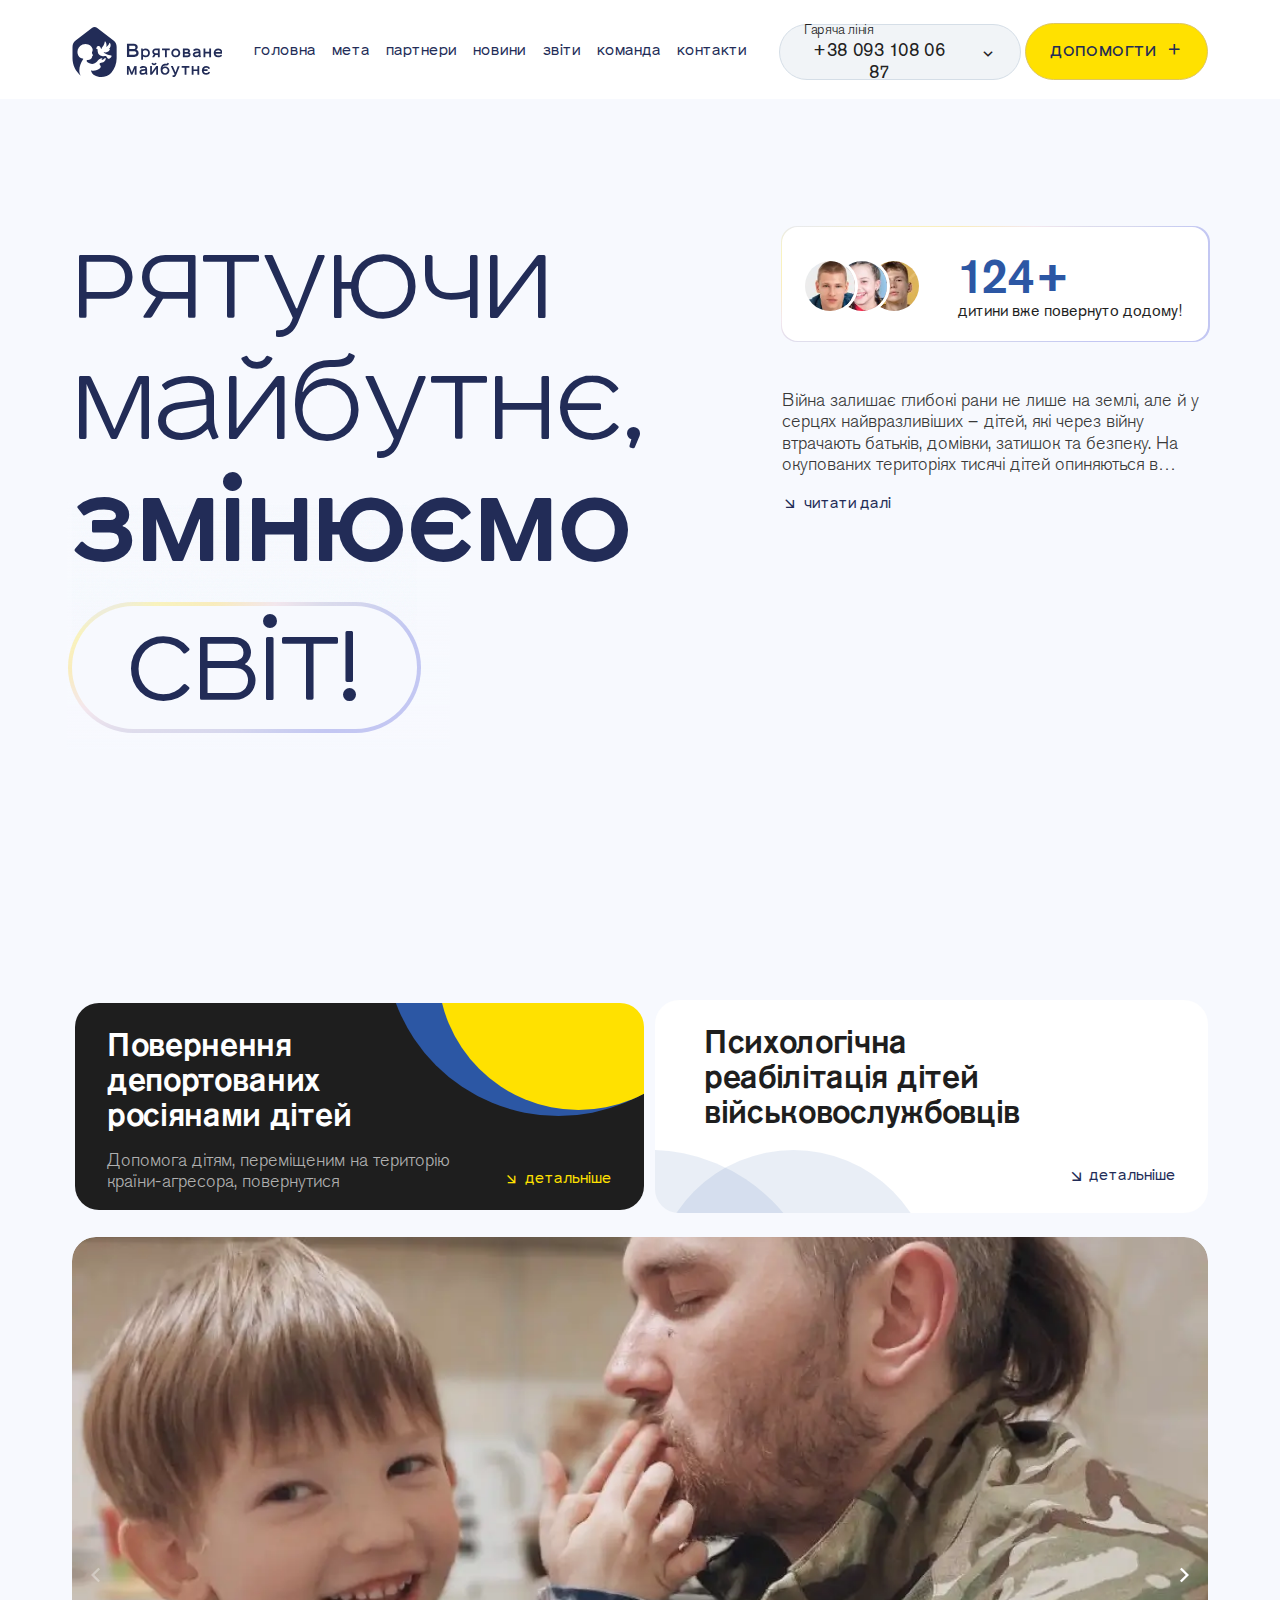
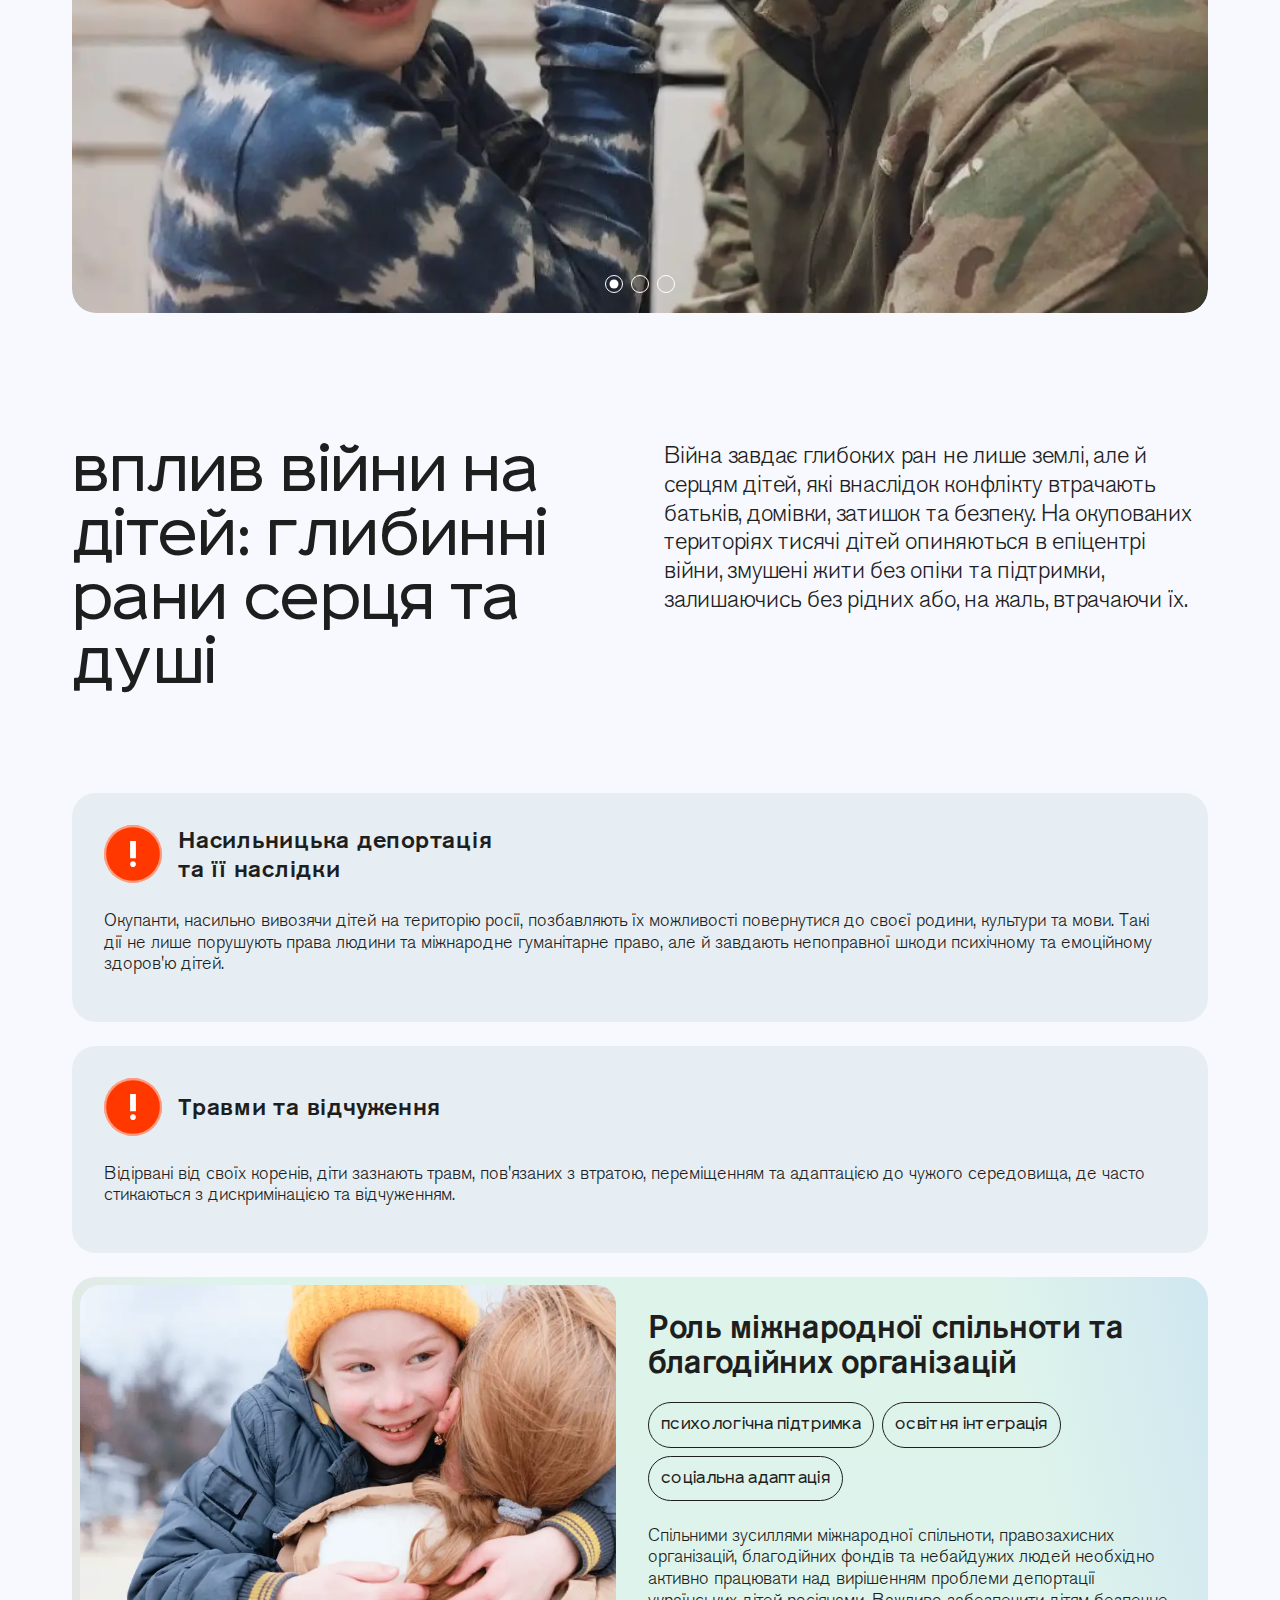
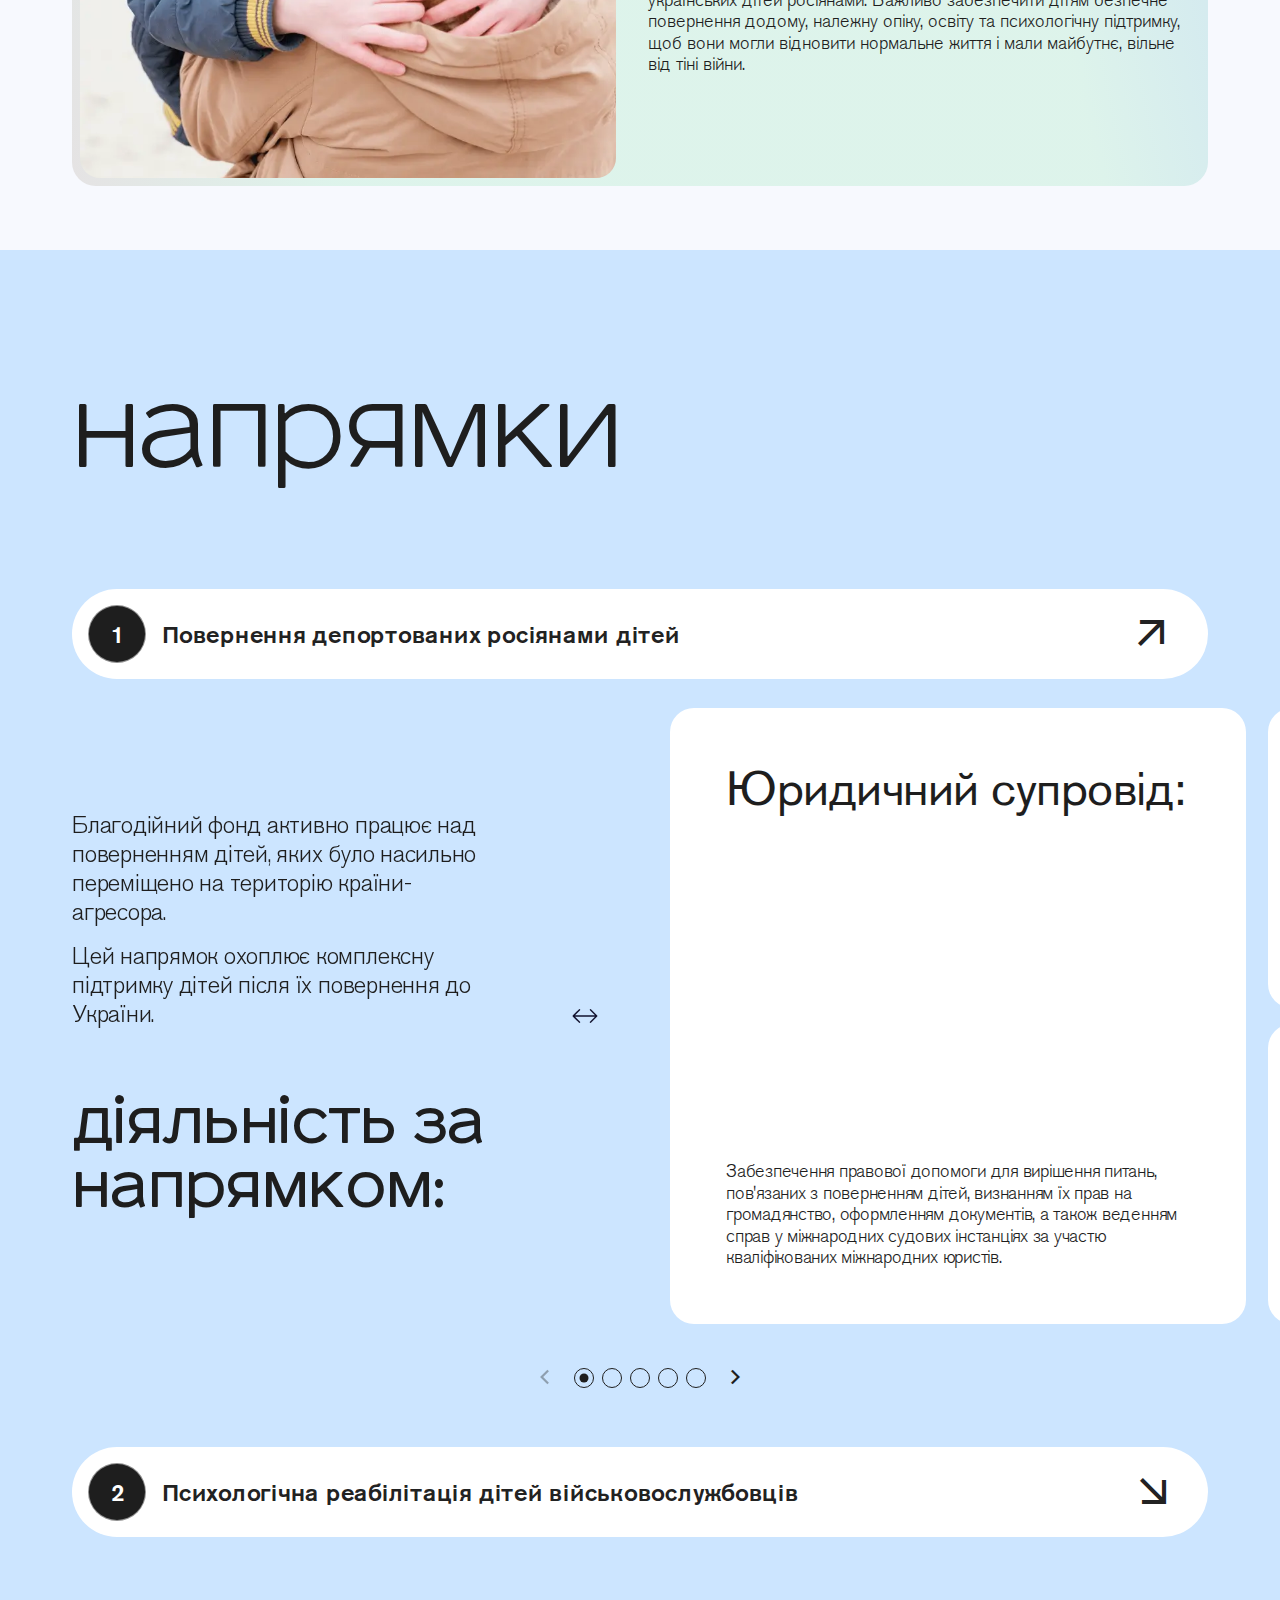
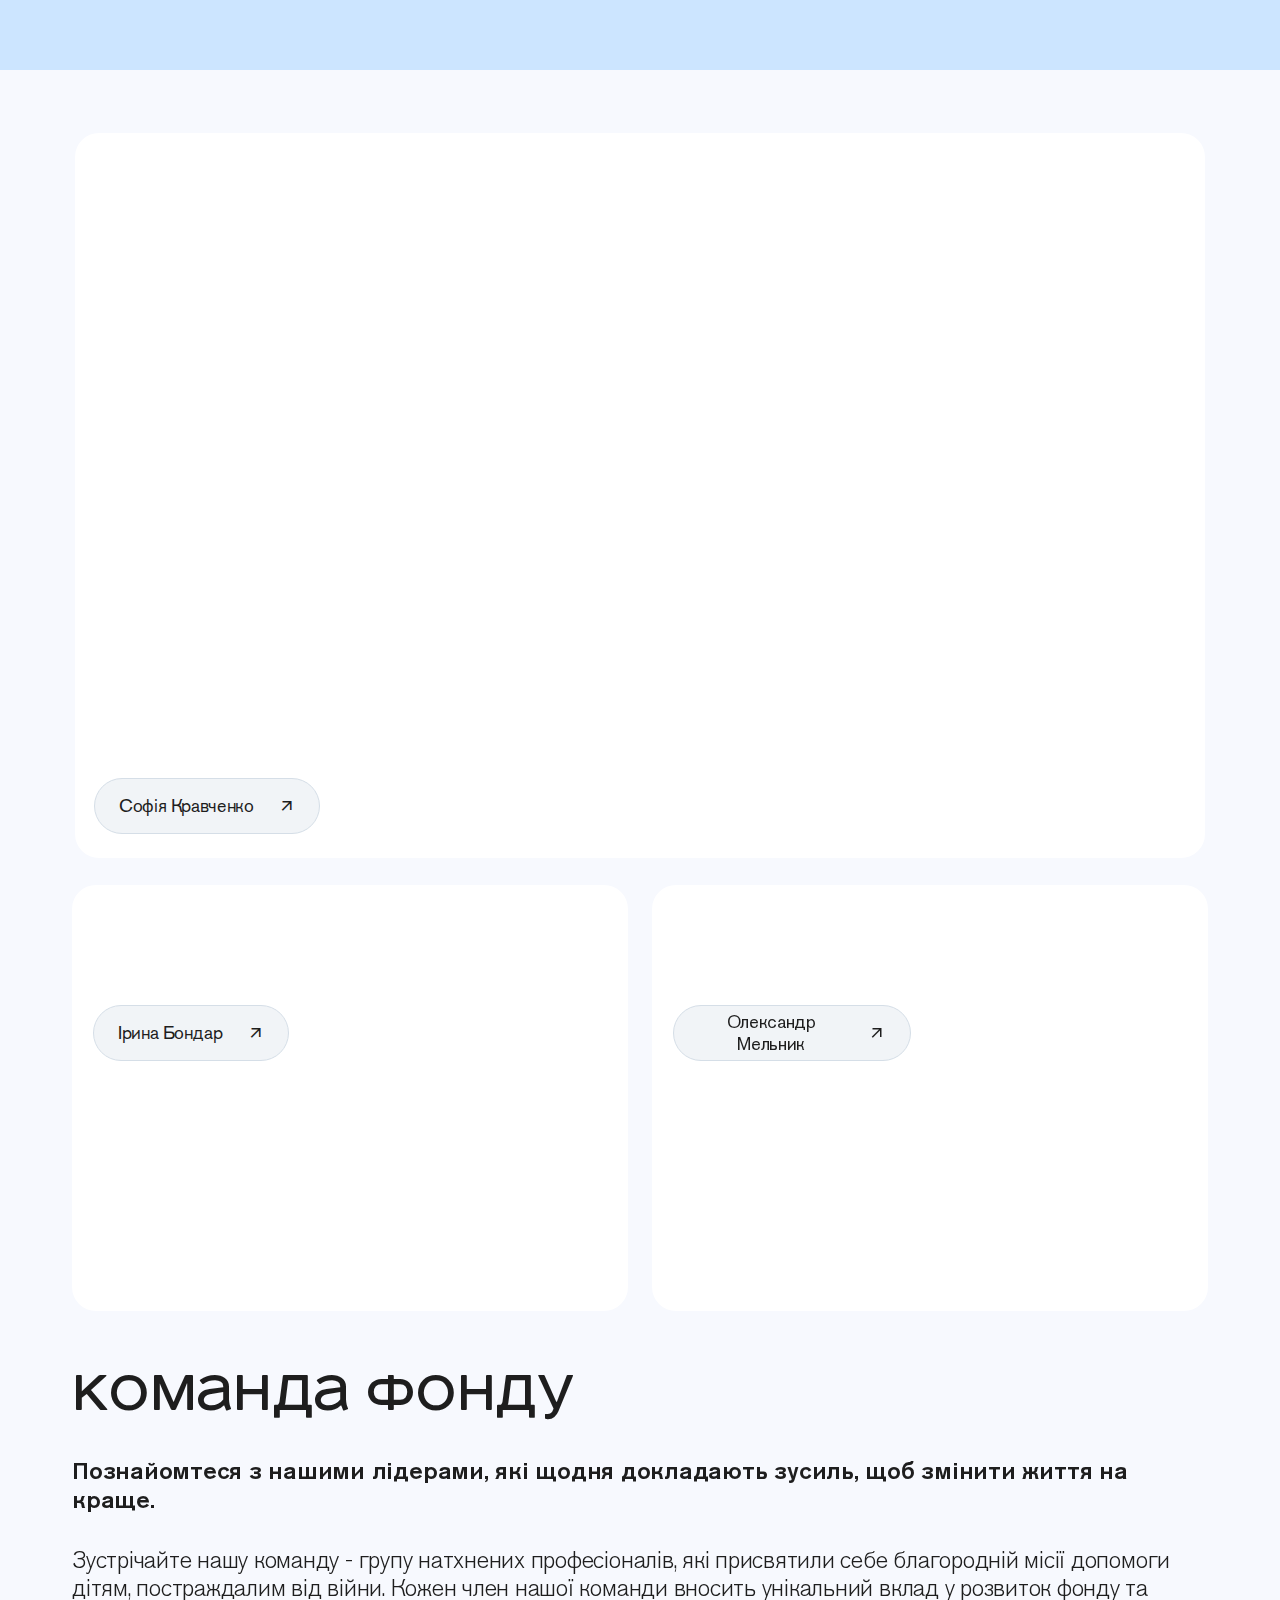
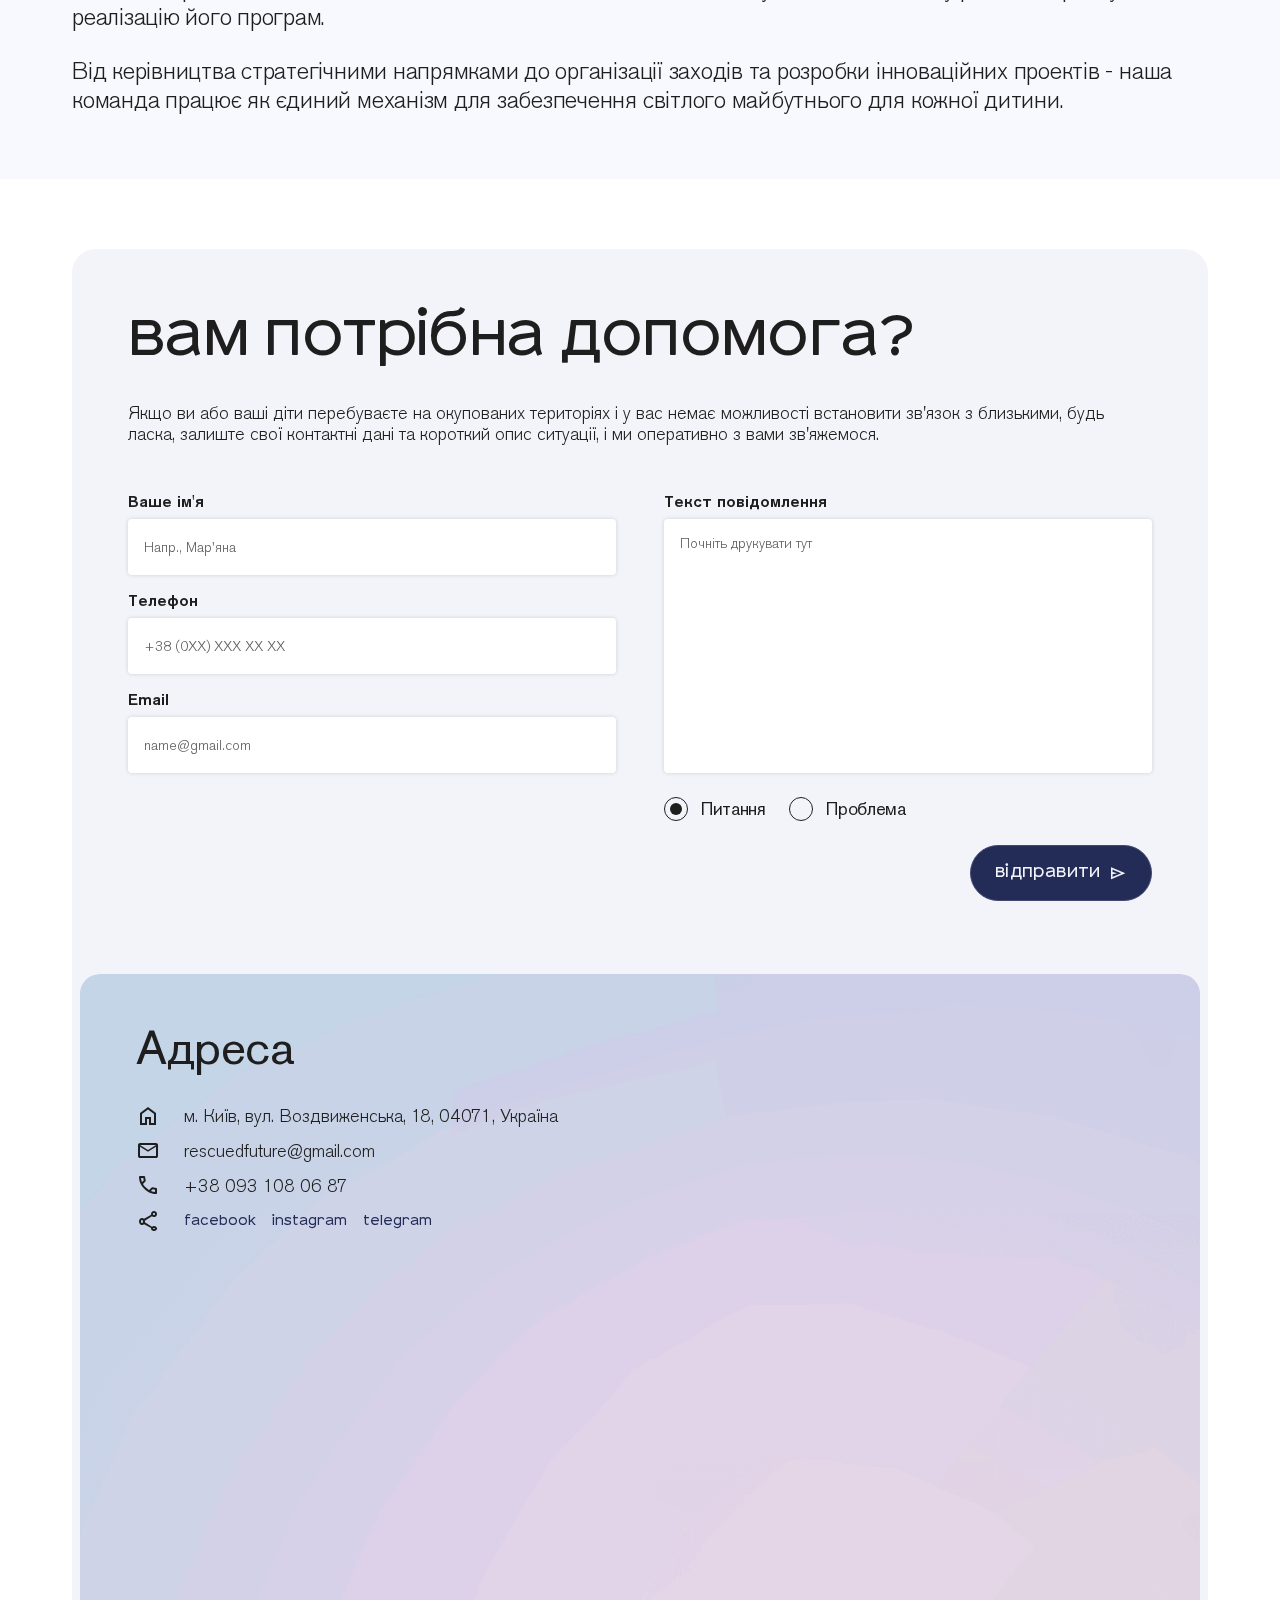
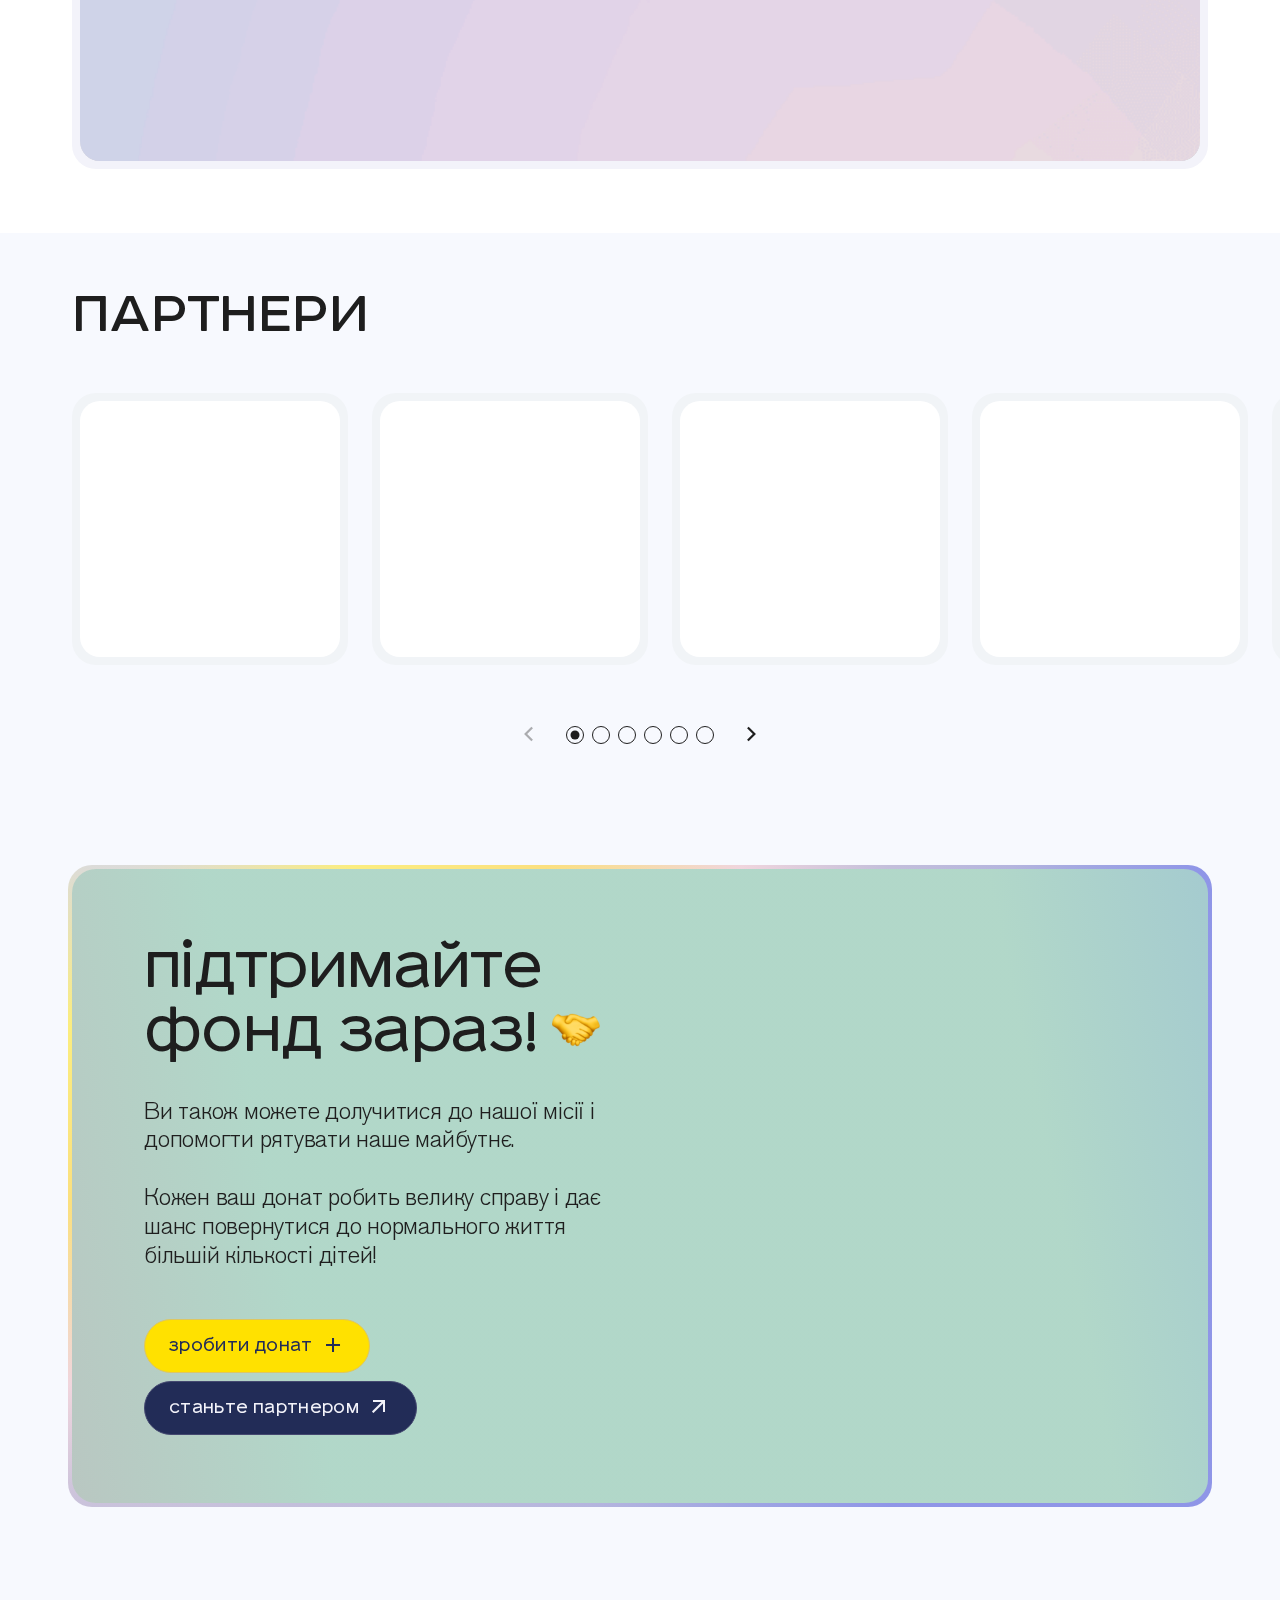
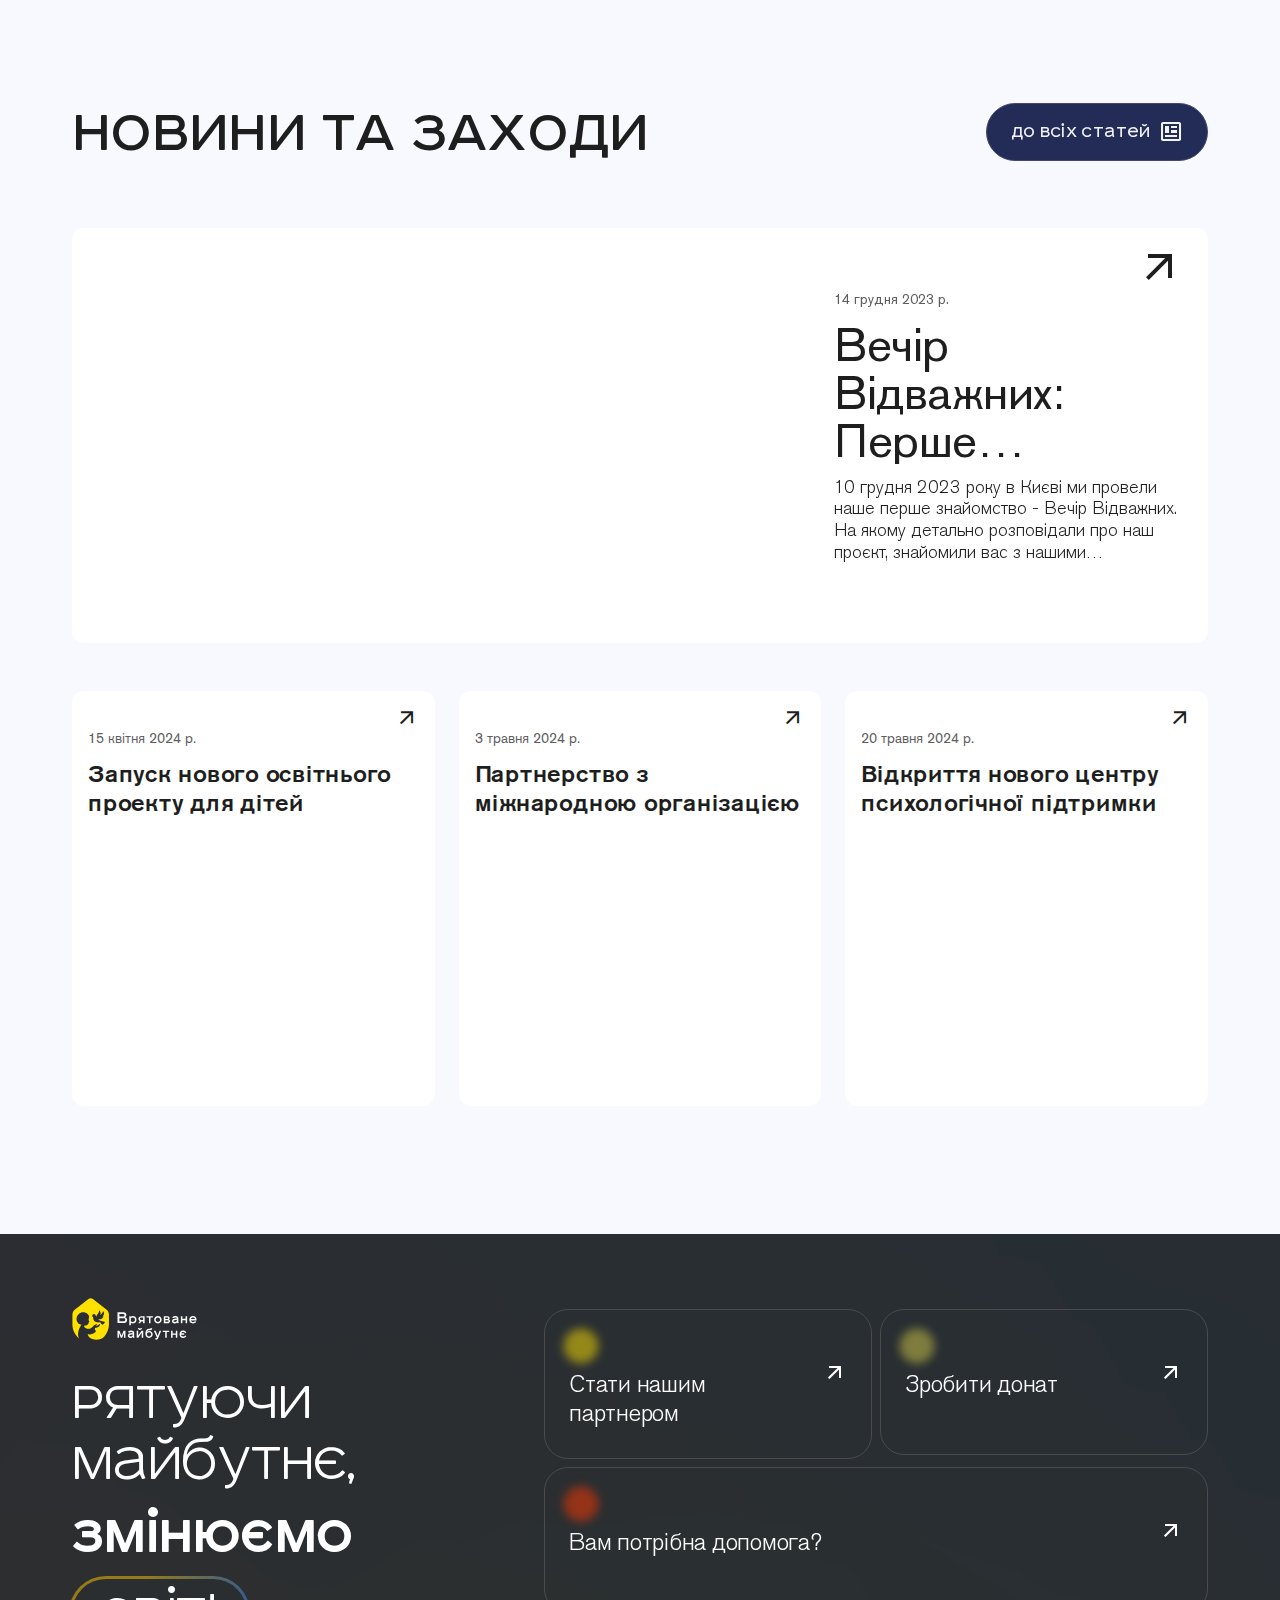
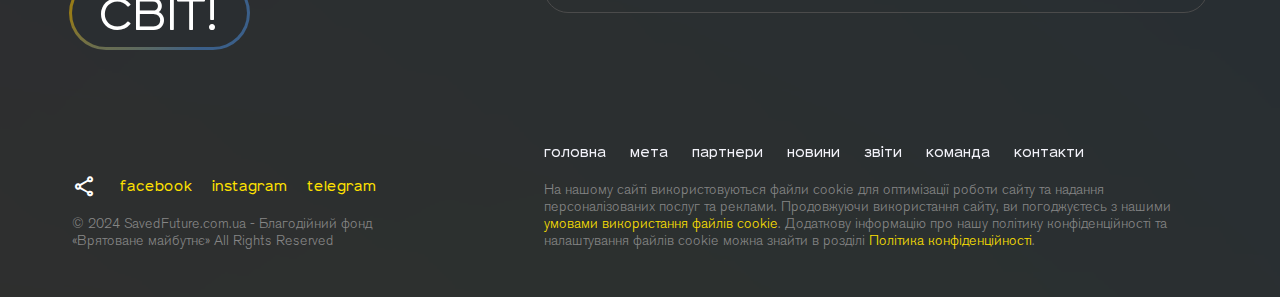
==== commit 75f5780e: "aa" ====
--- a/index.html
+++ b/index.html
@@ -1859,9 +1859,9 @@
   </div>
 
   <script src="script/jquery-3.7.0.min.js"></script>
-  <script async src="script/swiper-bundle.min.js"></script>
-  <script async src="script/jquery.fancybox.min.js"></script>
-  <script async src="script/script.js"></script>
+  <script defer src="script/swiper-bundle.min.js"></script>
+  <script defer src="script/jquery.fancybox.min.js"></script>
+  <script defer src="script/script.js"></script>
   
   
   <script>
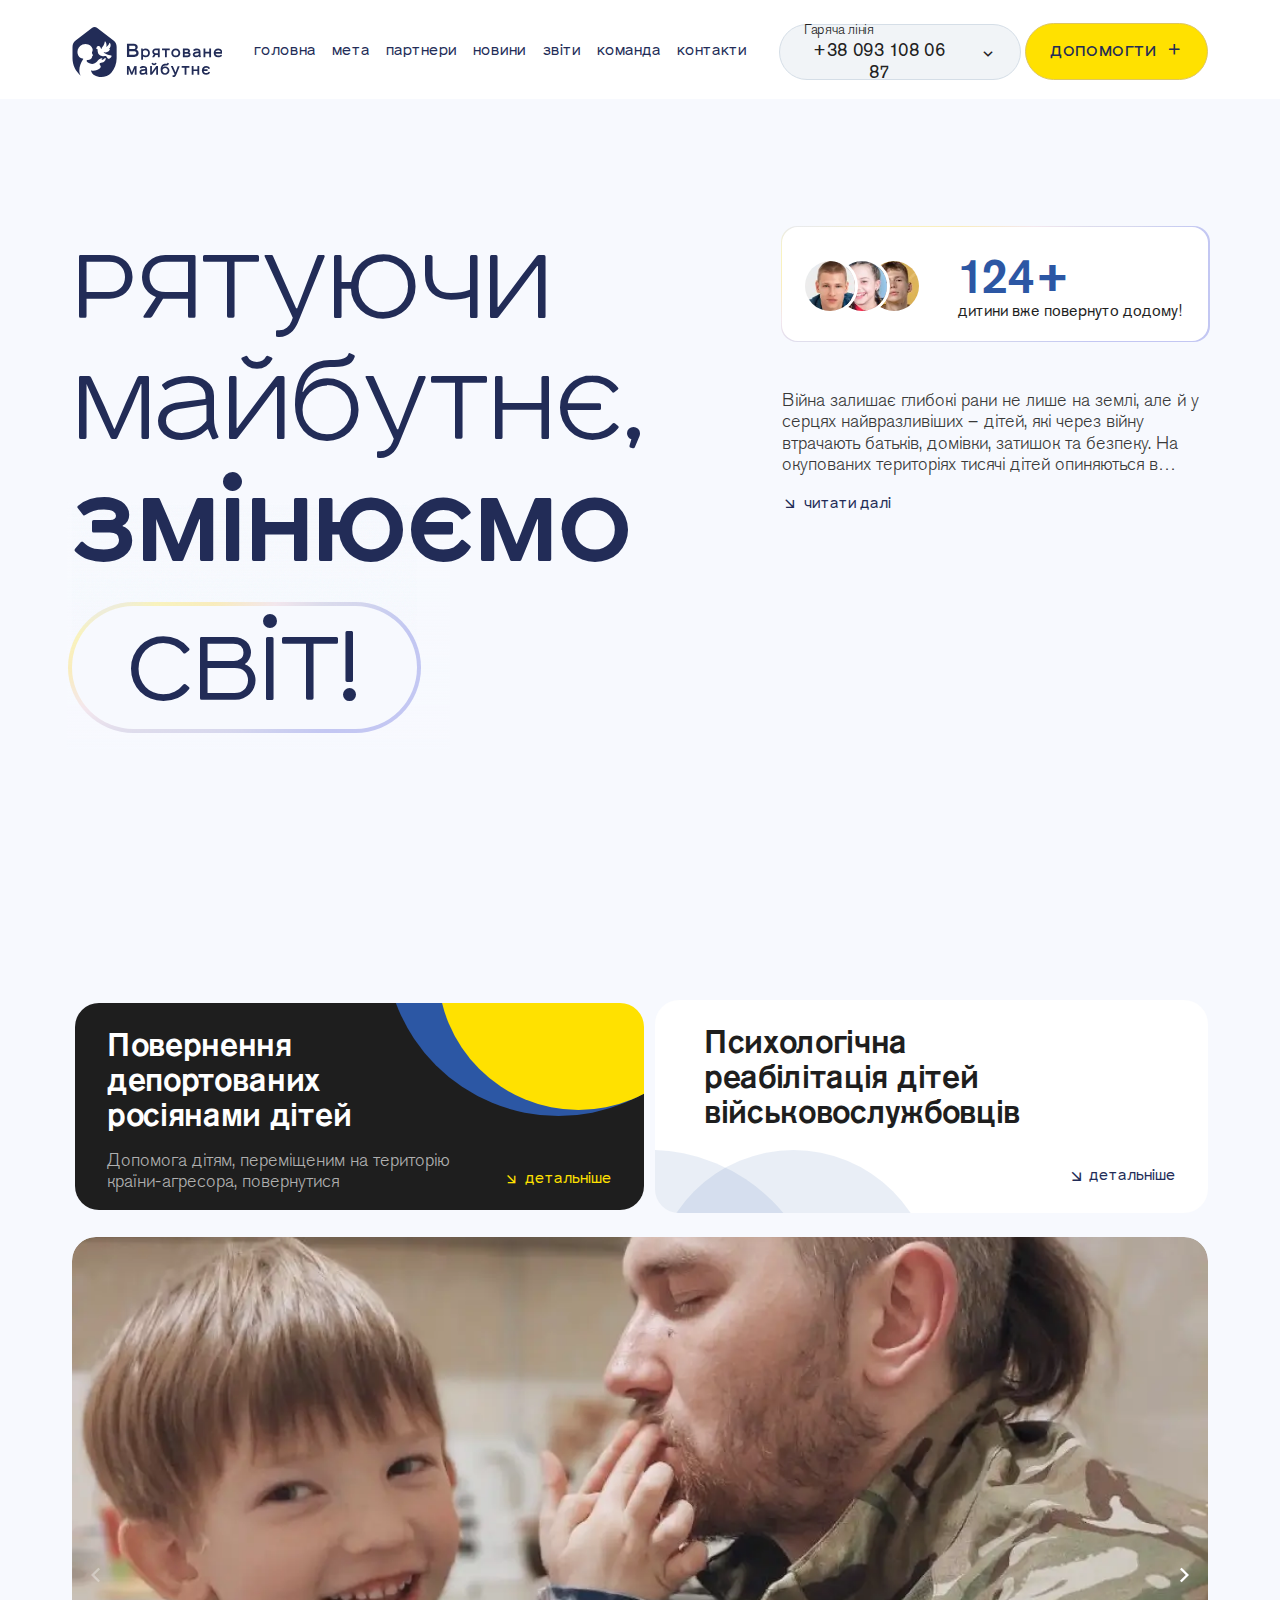
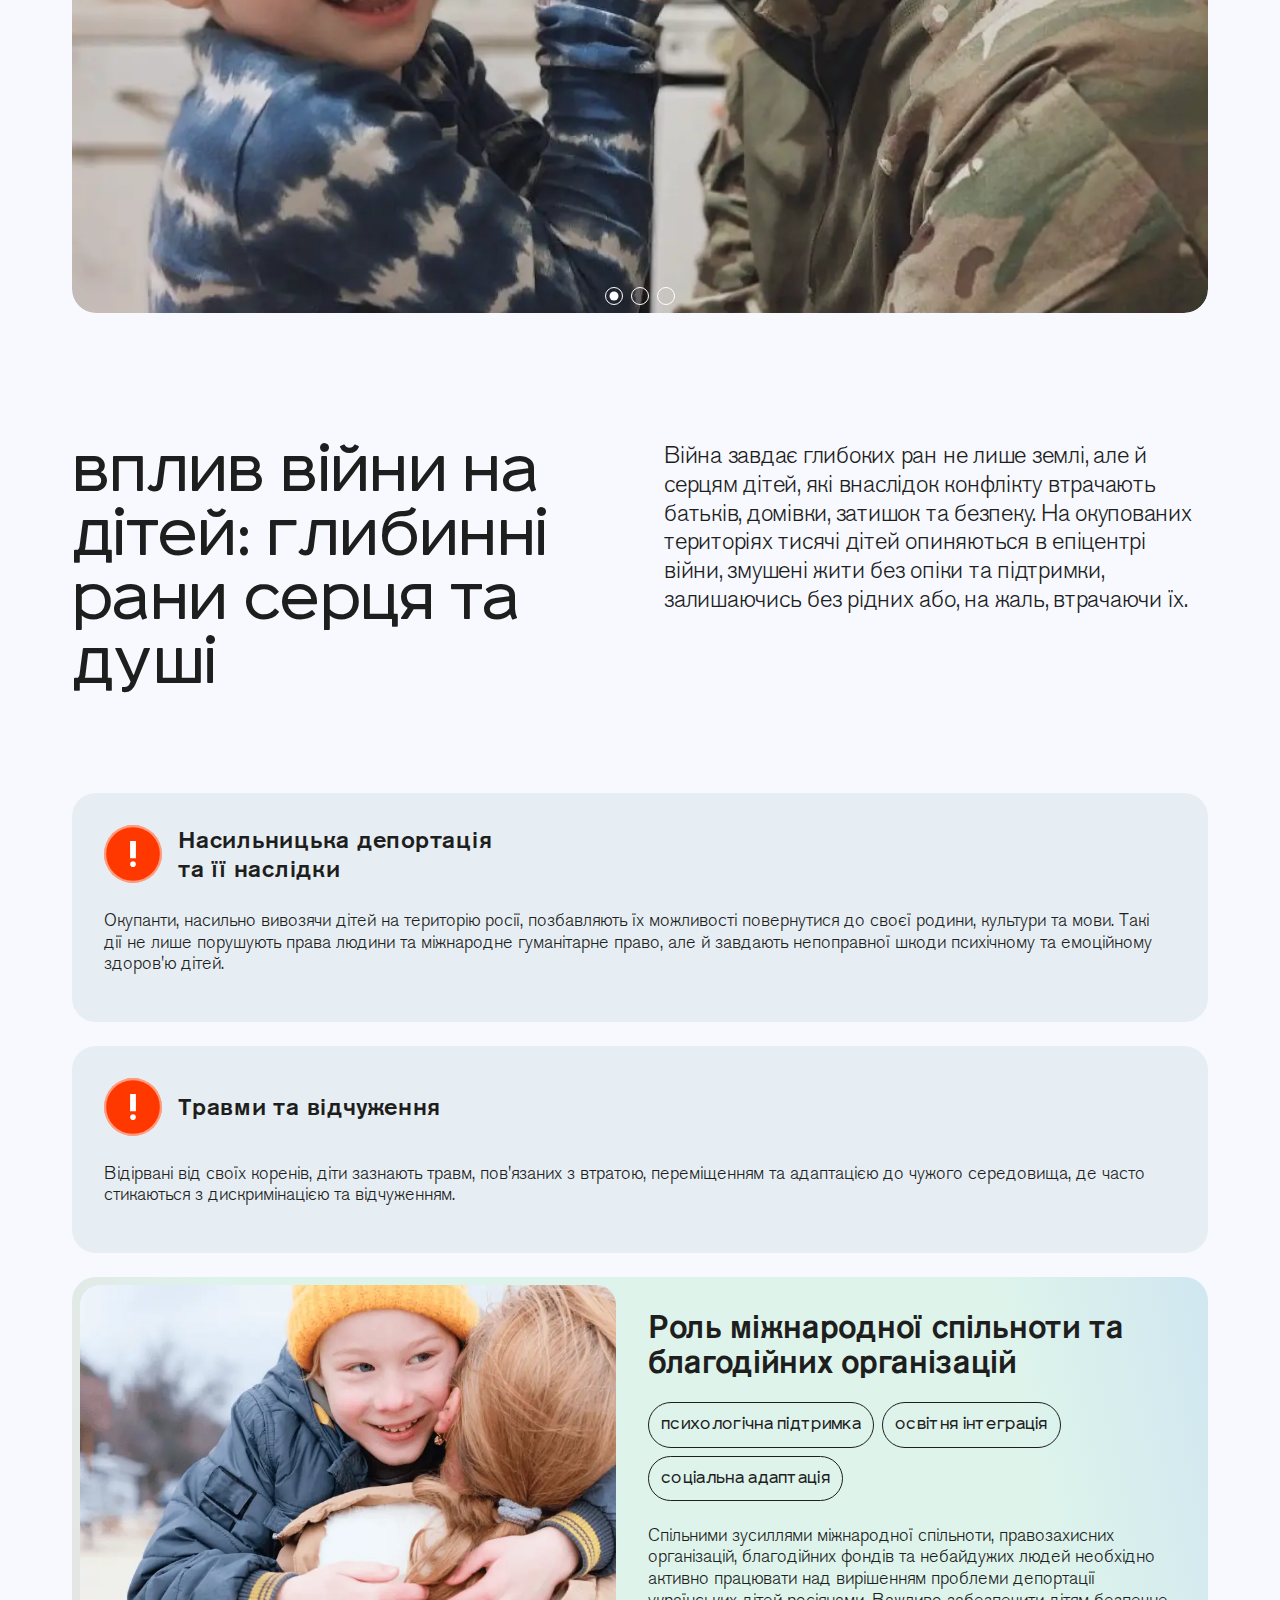
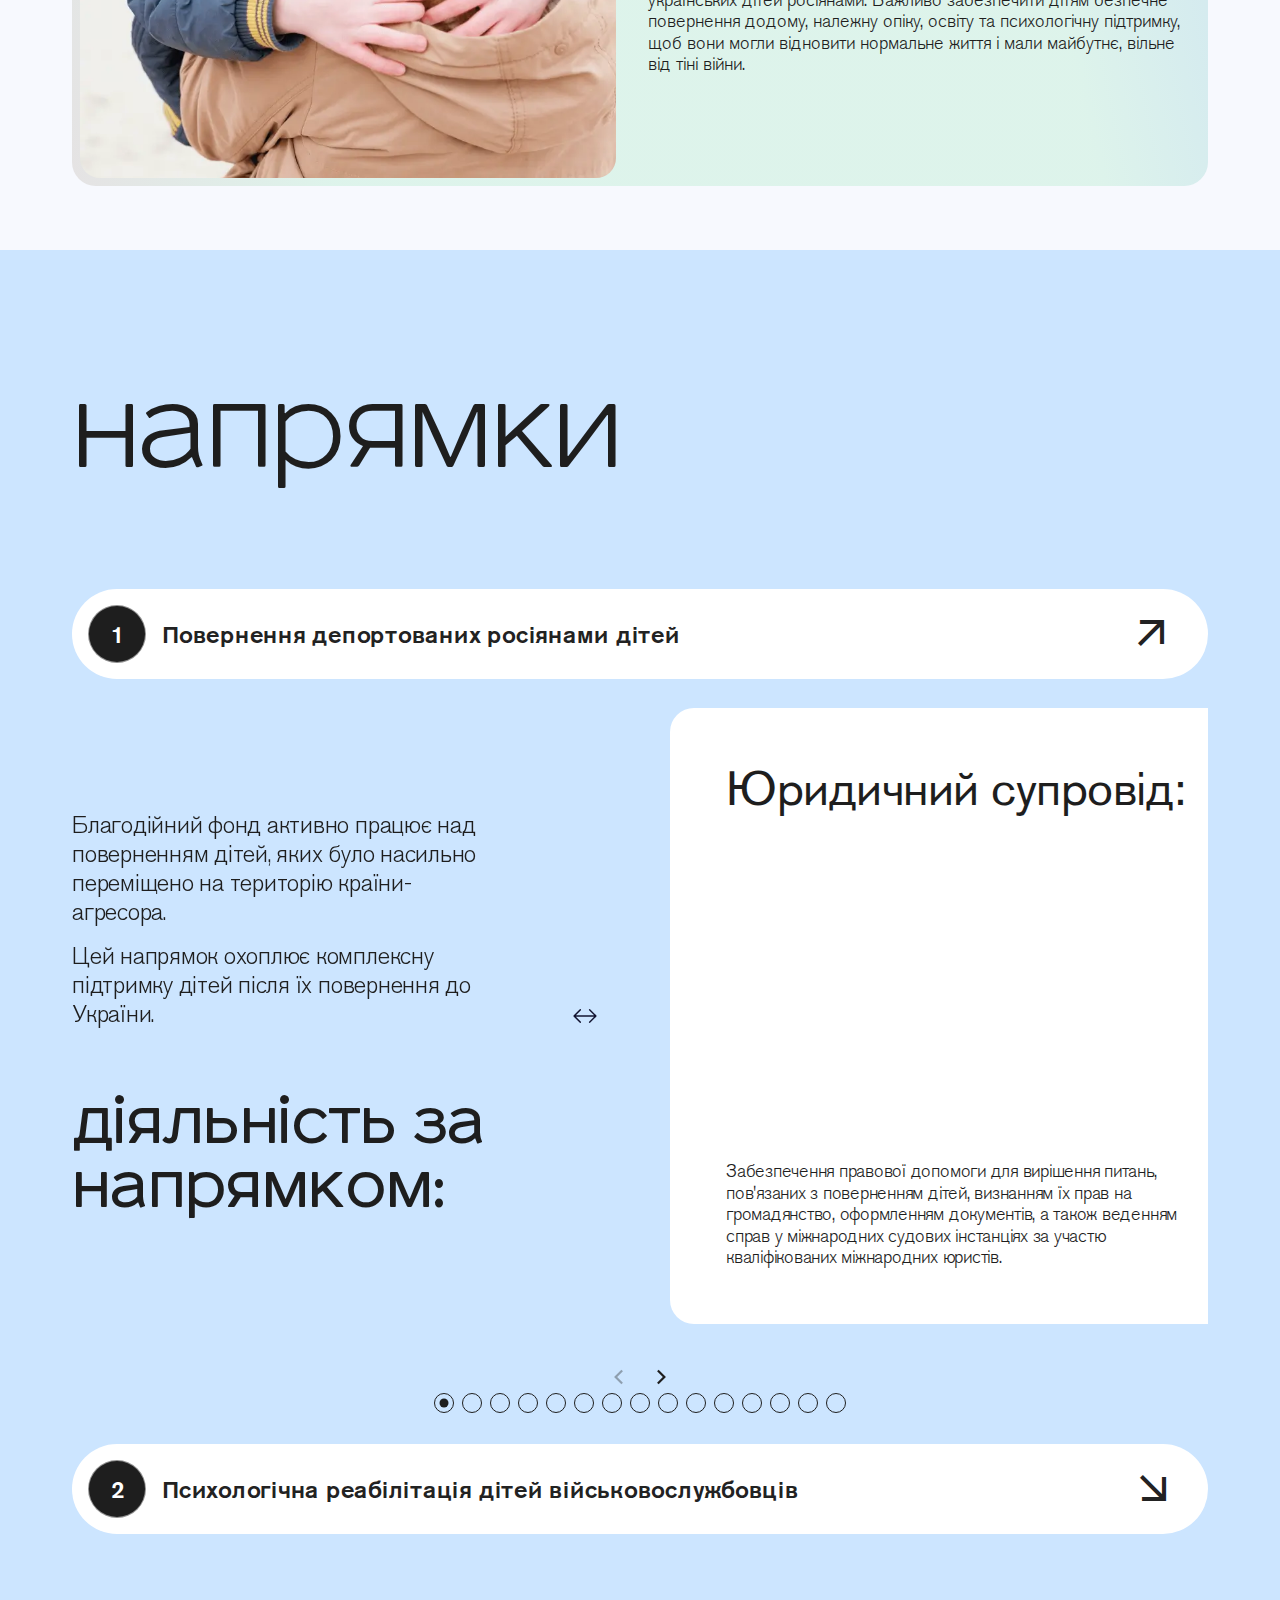
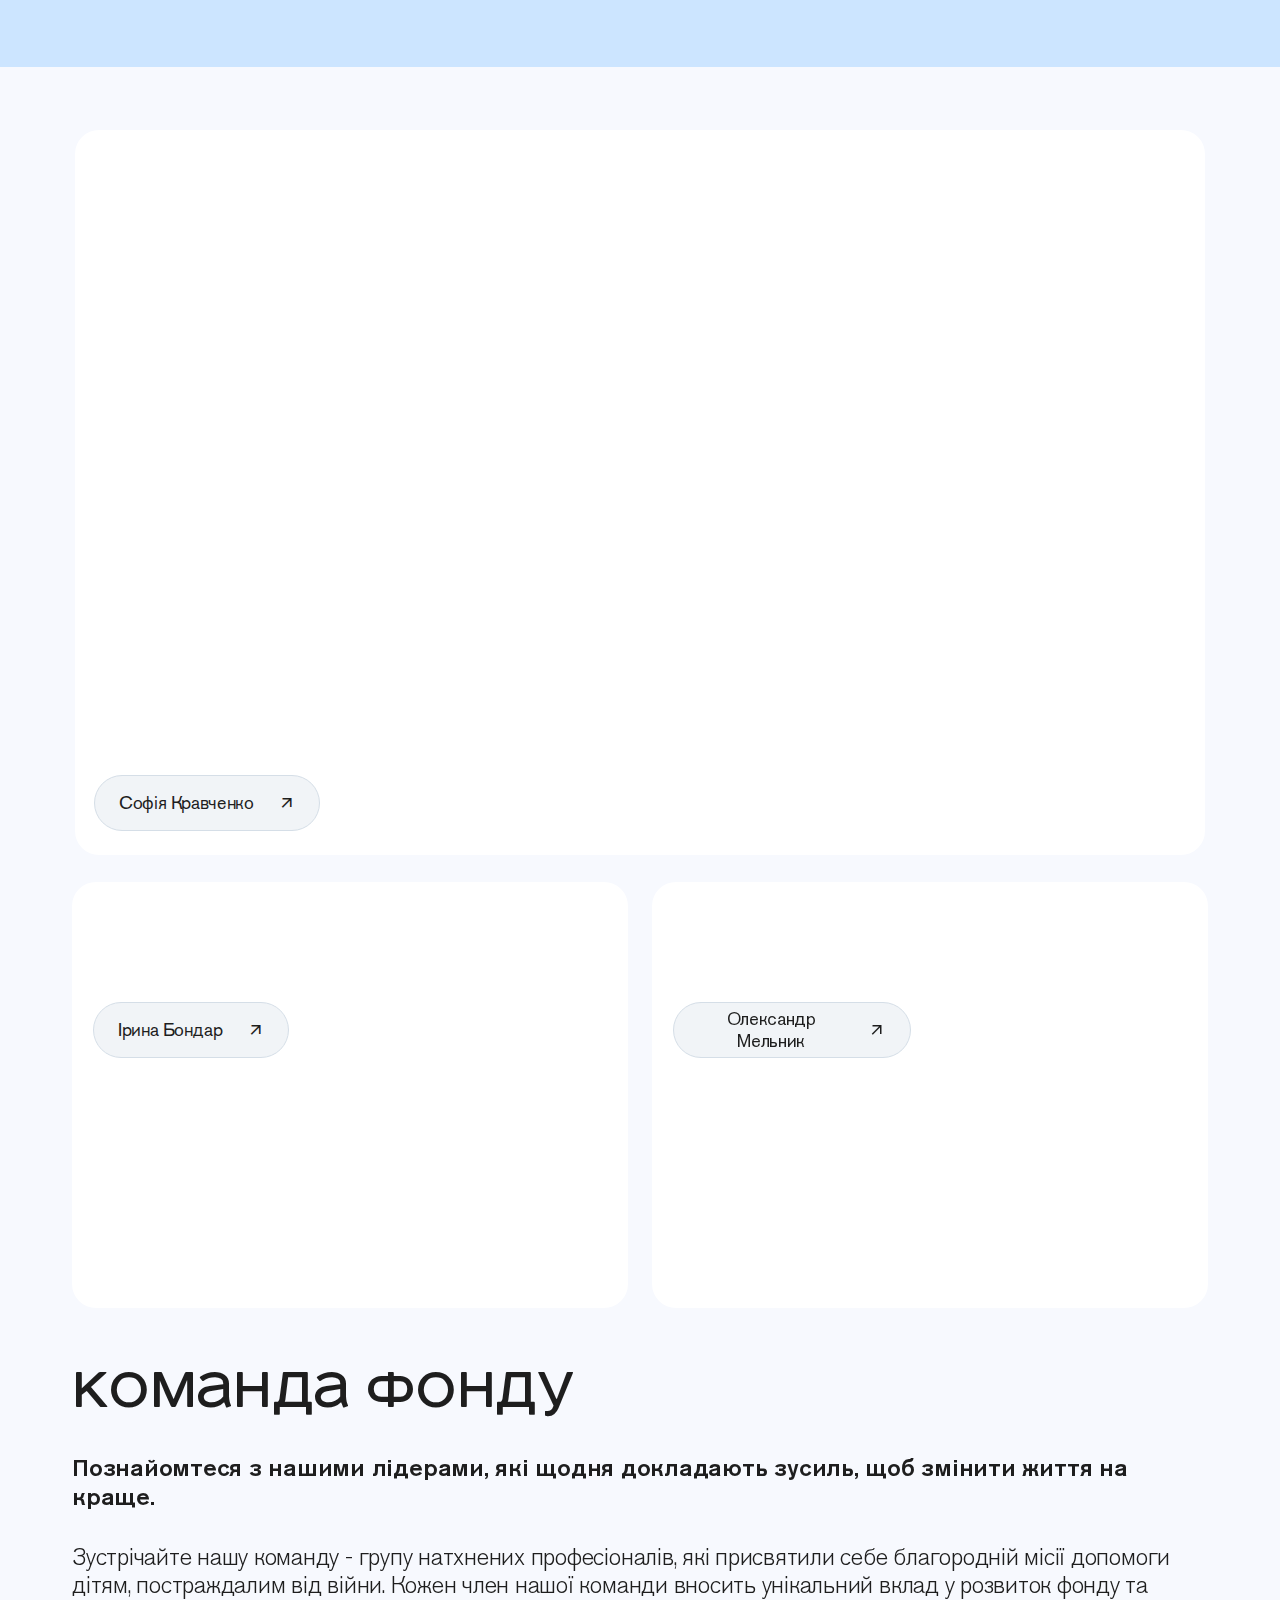
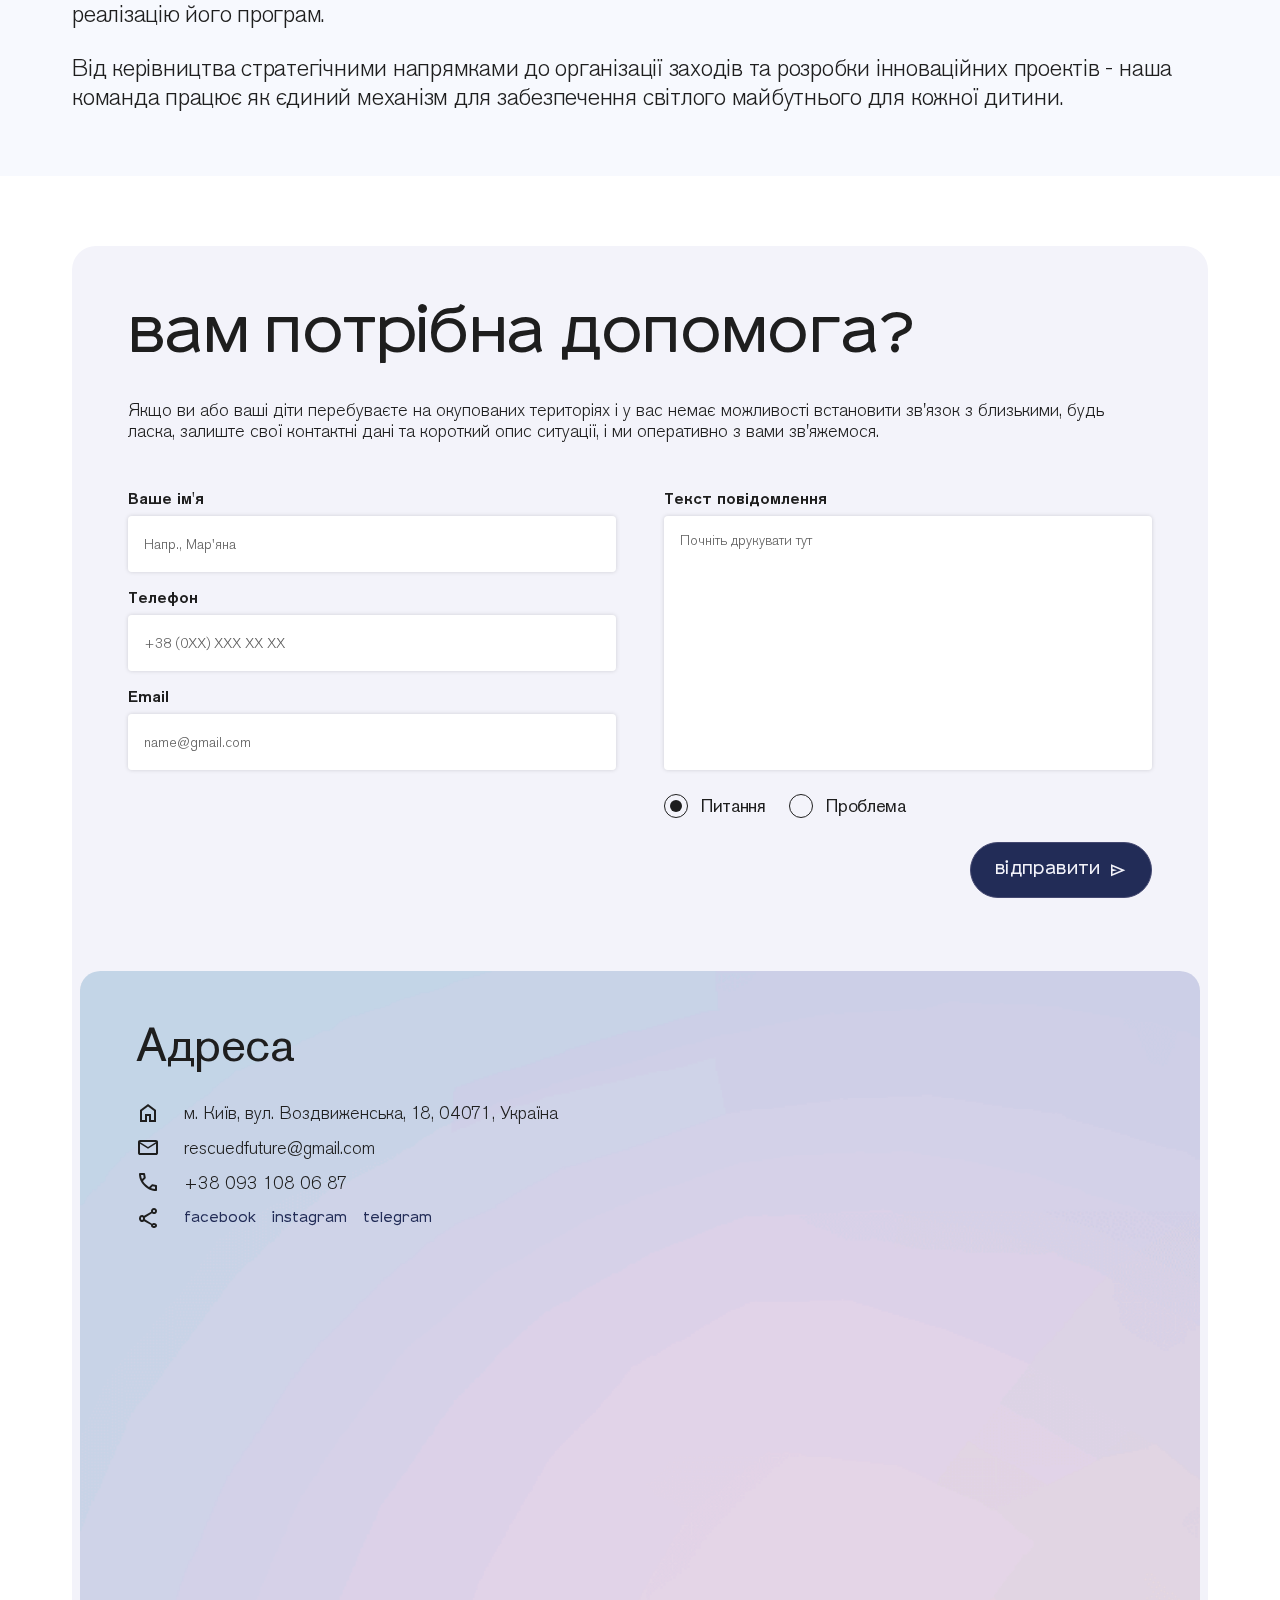
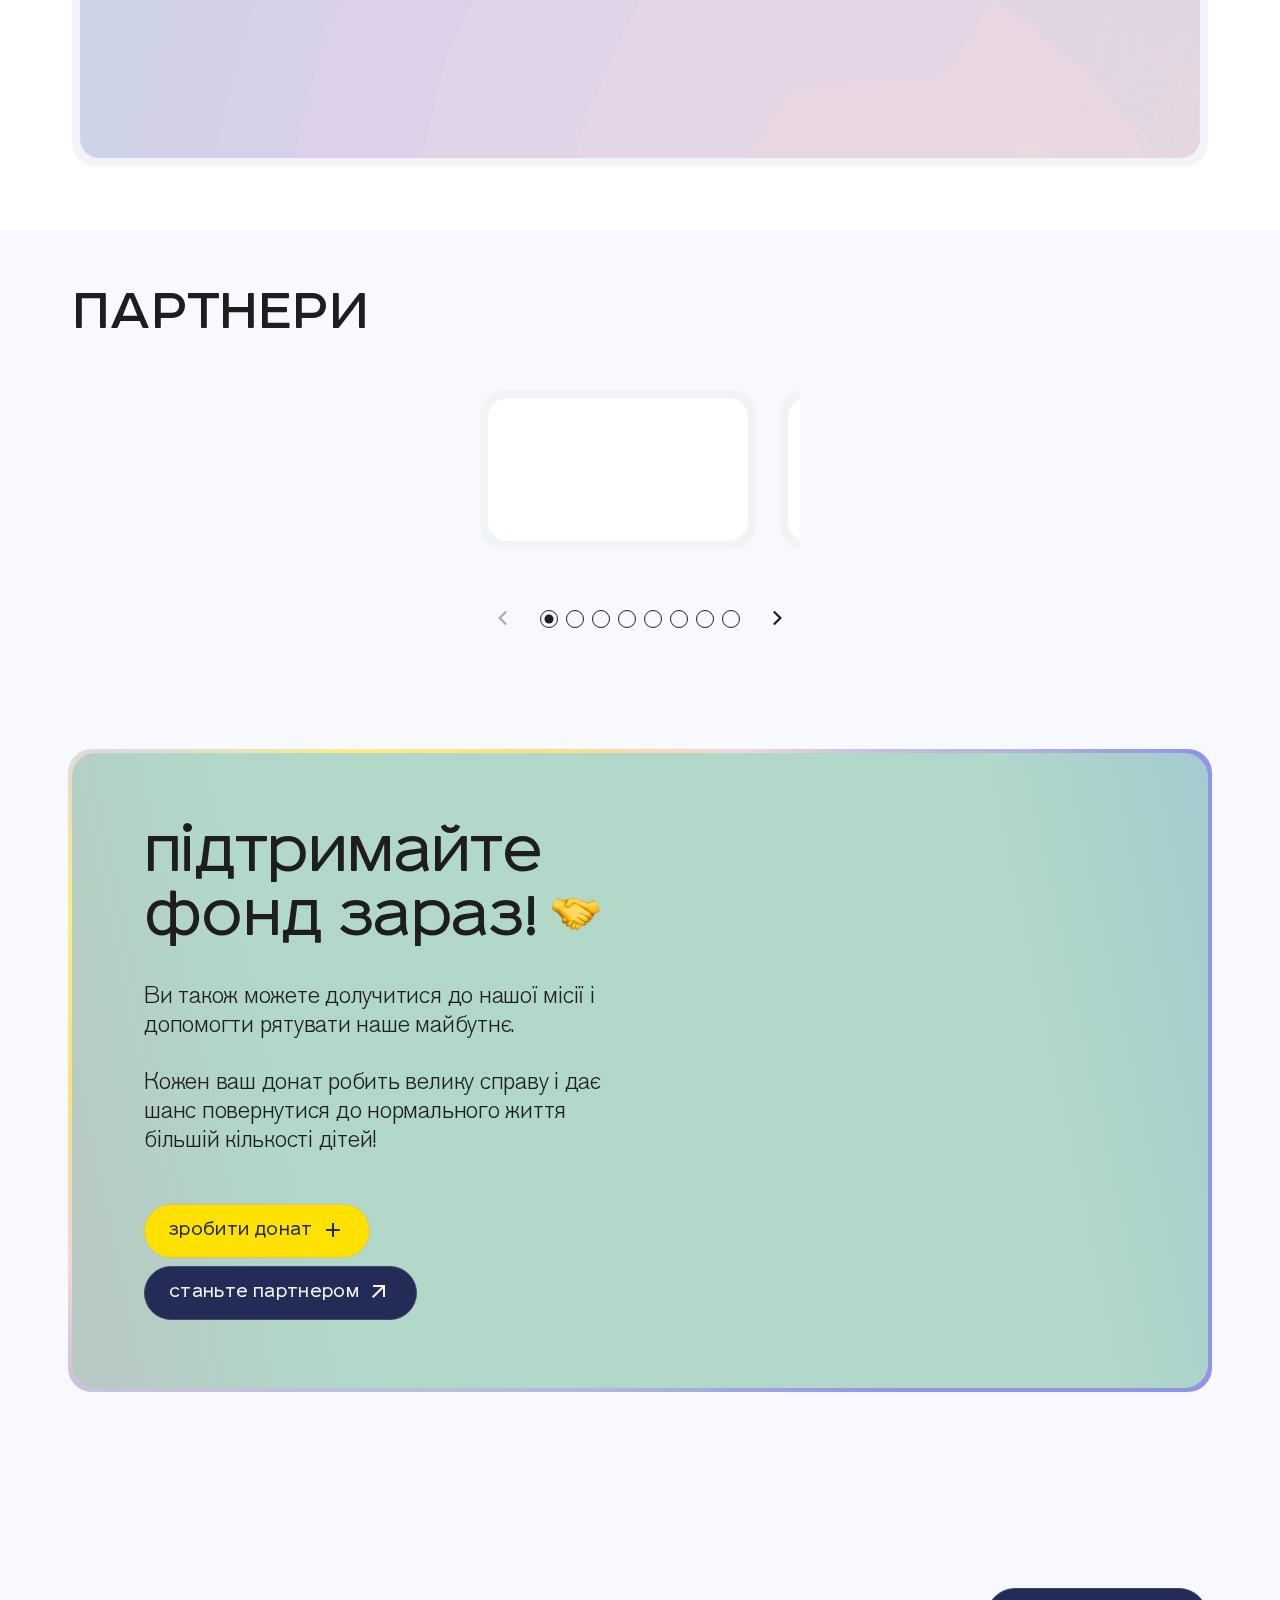
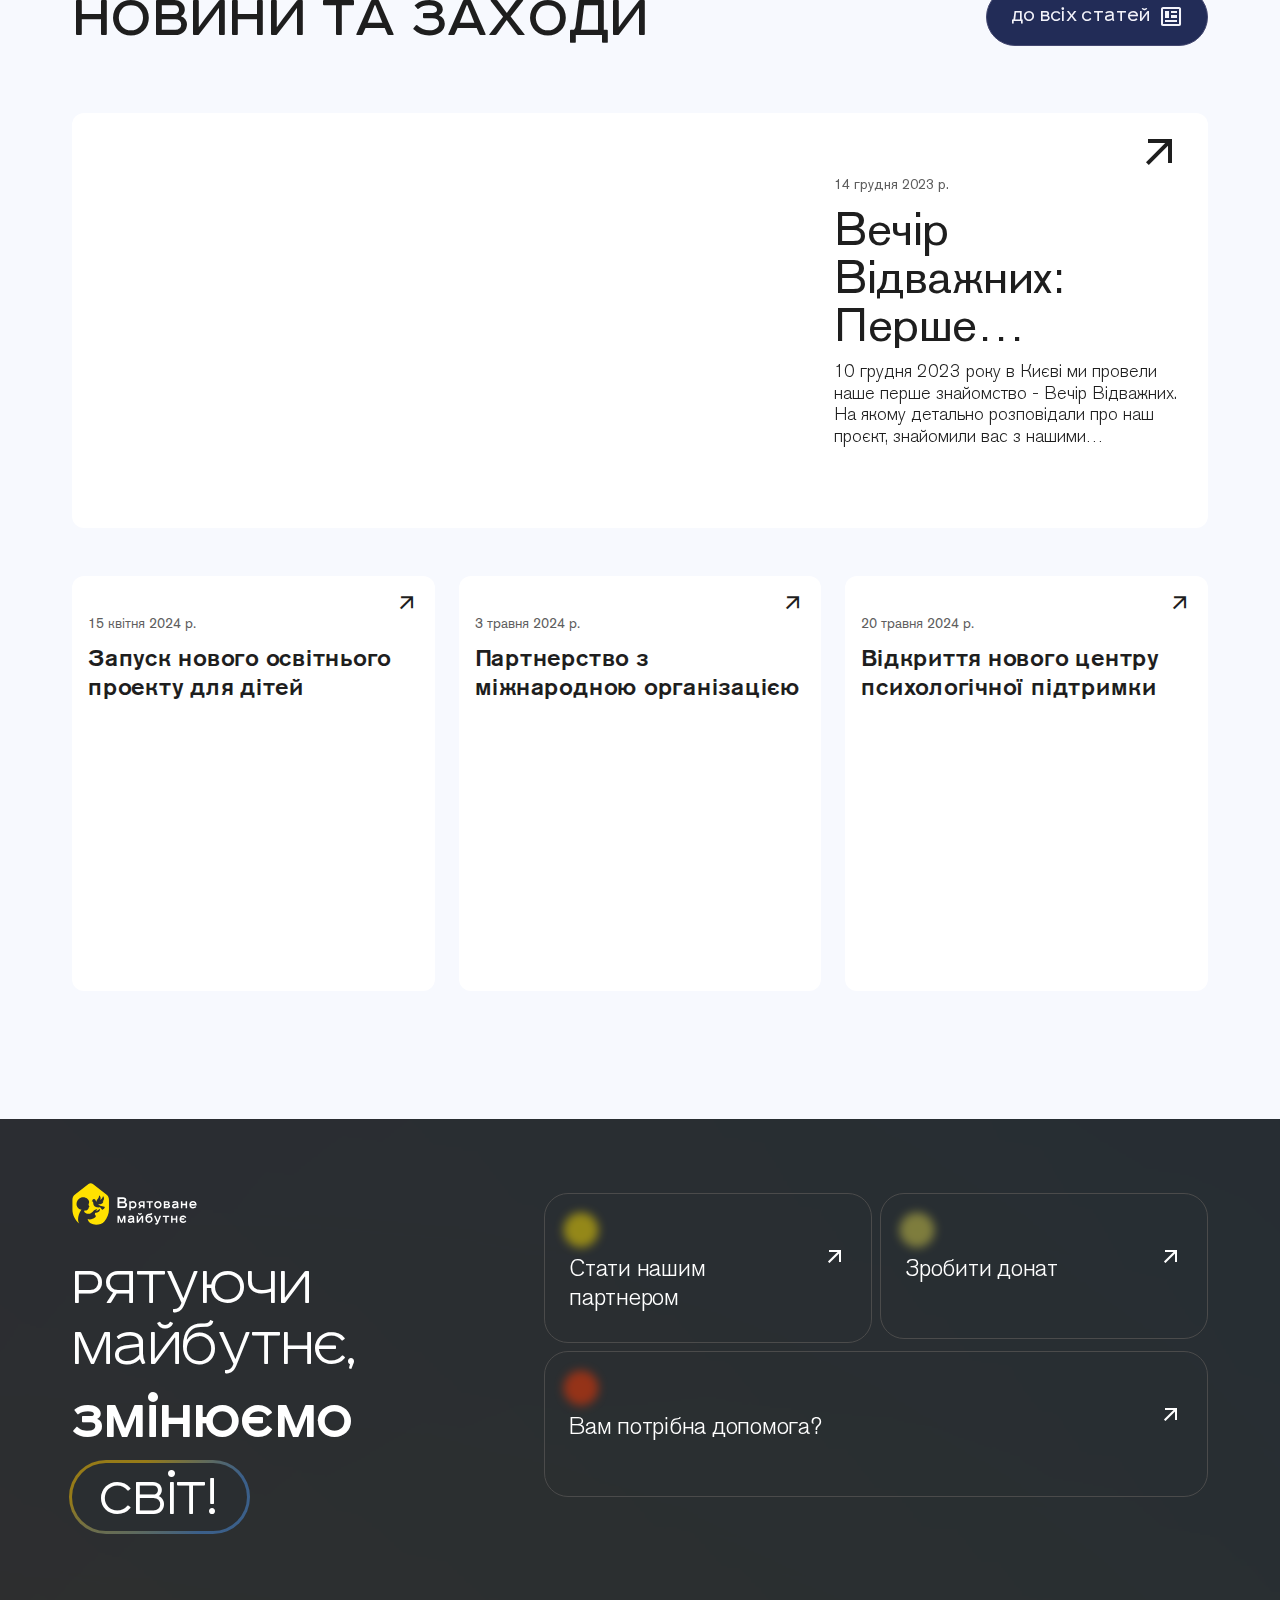
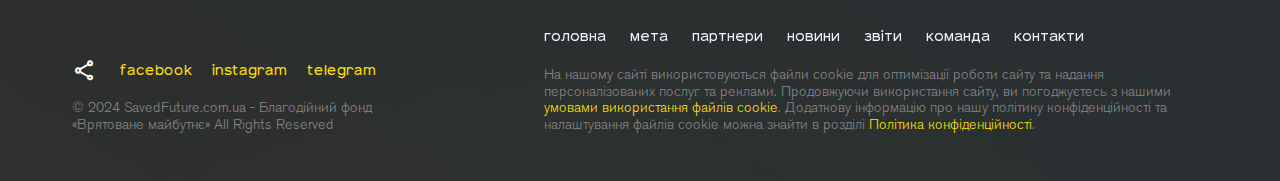
==== commit 89dd4b5b: "test" ====
--- a/index.html
+++ b/index.html
@@ -7,13 +7,114 @@
   <meta name="description" content="Допомога дітям, які постраждали від війни. Стати нашим партнером або зробити донат.">
   <meta name="keywords" content="допомога, донат, діти, війна, партнерська програма">
   <link rel="icon" type="image/png" href="image/Favicon.png">
-  <link rel="stylesheet" href="style/swiper-bundle.min.css">
-  <link rel="stylesheet" href="style/jquery.fancybox.min.css">
+
+  <!-- Critical CSS -->
   <link rel="stylesheet" href="style/reset.css">
   <link rel="stylesheet" href="style/fonts.css">
   <link rel="stylesheet" href="style/icons.css">
-  <link rel="stylesheet" href="style/command.css">
   <link rel="stylesheet" href="style/style.css">
+  <link rel="preload" href="style/swiper-bundle.min.css" as="style" onload="this.onload=null;this.rel='stylesheet'">
+  <link rel="preload" href="style/jquery.fancybox.min.css" as="style" onload="this.onload=null;this.rel='stylesheet'">
+  <link rel="preload" href="style/command.css" as="style" onload="this.onload=null;this.rel='stylesheet'">
+  <noscript>
+    <link rel="stylesheet" href="style/swiper-bundle.min.css">
+    <link rel="stylesheet" href="style/jquery.fancybox.min.css">
+    <link rel="stylesheet" href="style/command.css">
+  </noscript>
+
+  <style>
+   body.no-scroll {
+  overflow: hidden;
+}
+
+.loader {
+  position: fixed;
+  left: 0;
+  top: 0;
+  width: 100vw;
+  height: 100vh;
+  z-index: 9999;
+  display: flex;
+  justify-content: center;
+  align-items: center;
+  flex-direction: column;
+  gap: 32px;
+  opacity: 1;
+  transition: opacity 0.5s ease;
+}
+
+.loader-img {
+  position: absolute;
+  top: 0;
+  left: 0;
+  width: 100%;
+  z-index: 0;
+  height: 100%;
+  img {
+    object-fit: cover;
+    width: 100%;
+    height: 100%;
+  }
+}
+
+.loader.hidden {
+  opacity: 0;
+  pointer-events: none;
+}
+
+.loader2 {
+  width: 54px;
+  height: 54px;
+  display: block;
+  margin: 15px auto;
+  position: relative;
+  color: #ccc;
+  box-sizing: border-box;
+  z-index: 3;
+  animation: rotation 1s linear infinite;
+}
+
+.loader2::after,
+.loader2::before {
+  content: '';  
+  box-sizing: border-box;
+  position: absolute;
+  width: 27px;
+  height: 27px;
+  top: 50%;
+  left: 50%;
+  transform: scale(0.5) translate(0, 0);
+  background-color: var(--strong-blue);
+  border-radius: 50%;
+  animation: animloader 1.5s infinite ease-in-out;
+}
+
+.loader-image {
+  position: relative;
+  z-index: 3;
+}
+
+.loader2::before {
+  background-color: #FFE100;
+  transform: scale(0.5) translate(-48px, -48px);
+}
+
+@keyframes rotation {
+  0% {
+    transform: rotate(0deg);
+  }
+  100% {
+    transform: rotate(360deg);
+  }
+} 
+
+@keyframes animloader {
+  50% {
+    transform: scale(1) translate(-50%, -50%);
+  }
+}
+  </style>
+
   <title>Врятоване майбутнє </title>
 </head>
 
@@ -1858,25 +1959,24 @@
     </div>
   </div>
 
-  <script src="script/jquery-3.7.0.min.js"></script>
-  <script defer src="script/swiper-bundle.min.js"></script>
-  <script defer src="script/jquery.fancybox.min.js"></script>
-  <script defer src="script/script.js"></script>
-  
-  
+  <script src="script/jquery-3.7.0.min.js" defer></script>
+  <script src="script/swiper-bundle.min.js" defer></script>
+  <script src="script/jquery.fancybox.min.js" defer></script>
+  <script src="script/script.js" defer></script>
+
   <script>
       // Loader
-  document.addEventListener('DOMContentLoaded', function () {
-      document.body.classList.add('no-scroll');
-  });
-  
-  window.addEventListener('load', function () {
-      const loader = document.getElementById('loader');
-      if (loader) {
-          loader.classList.add('hidden');
-      }
-      document.body.classList.remove('no-scroll');
-  });
+      document.addEventListener('DOMContentLoaded', function () {
+          document.body.classList.add('no-scroll');
+      });
+
+      window.addEventListener('load', function () {
+          const loader = document.getElementById('loader');
+          if (loader) {
+              loader.classList.add('hidden');
+          }
+          document.body.classList.remove('no-scroll');
+      });
   </script>
 </body>
 
--- a/style/command.css
+++ b/style/command.css
@@ -1,93 +1,3 @@
-body.no-scroll {
-  overflow: hidden;
-}
-
-.loader {
-  position: fixed;
-  left: 0;
-  top: 0;
-  width: 100vw;
-  height: 100vh;
-  z-index: 9999;
-  display: flex;
-  justify-content: center;
-  align-items: center;
-  flex-direction: column;
-  gap: 32px;
-  opacity: 1;
-  transition: opacity 0.5s ease;
-}
-
-.loader-img {
-  position: absolute;
-  top: 0;
-  left: 0;
-  width: 100%;
-  z-index: 0;
-  height: 100%;
-}
-.loader-img img {
-  -o-object-fit: cover;
-     object-fit: cover;
-  width: 100%;
-  height: 100%;
-}
-
-.loader.hidden {
-  opacity: 0;
-  pointer-events: none;
-}
-
-.loader2 {
-  width: 54px;
-  height: 54px;
-  display: block;
-  margin: 15px auto;
-  position: relative;
-  color: #ccc;
-  box-sizing: border-box;
-  z-index: 3;
-  animation: rotation 1s linear infinite;
-}
-
-.loader2::after,
-.loader2::before {
-  content: "";
-  box-sizing: border-box;
-  position: absolute;
-  width: 27px;
-  height: 27px;
-  top: 50%;
-  left: 50%;
-  transform: scale(0.5) translate(0, 0);
-  background-color: var(--strong-blue);
-  border-radius: 50%;
-  animation: animloader 1.5s infinite ease-in-out;
-}
-
-.loader-image {
-  position: relative;
-  z-index: 3;
-}
-
-.loader2::before {
-  background-color: #FFE100;
-  transform: scale(0.5) translate(-48px, -48px);
-}
-
-@keyframes rotation {
-  0% {
-    transform: rotate(0deg);
-  }
-  100% {
-    transform: rotate(360deg);
-  }
-}
-@keyframes animloader {
-  50% {
-    transform: scale(1) translate(-50%, -50%);
-  }
-}
 :root {
   --background-1: #f7f9fe;
   --error-red: #ff3800;
--- a/style/command.css
+++ b/style/command.css
@@ -1,93 +1,3 @@
-body.no-scroll {
-  overflow: hidden;
-}
-
-.loader {
-  position: fixed;
-  left: 0;
-  top: 0;
-  width: 100vw;
-  height: 100vh;
-  z-index: 9999;
-  display: flex;
-  justify-content: center;
-  align-items: center;
-  flex-direction: column;
-  gap: 32px;
-  opacity: 1;
-  transition: opacity 0.5s ease;
-}
-
-.loader-img {
-  position: absolute;
-  top: 0;
-  left: 0;
-  width: 100%;
-  z-index: 0;
-  height: 100%;
-}
-.loader-img img {
-  -o-object-fit: cover;
-     object-fit: cover;
-  width: 100%;
-  height: 100%;
-}
-
-.loader.hidden {
-  opacity: 0;
-  pointer-events: none;
-}
-
-.loader2 {
-  width: 54px;
-  height: 54px;
-  display: block;
-  margin: 15px auto;
-  position: relative;
-  color: #ccc;
-  box-sizing: border-box;
-  z-index: 3;
-  animation: rotation 1s linear infinite;
-}
-
-.loader2::after,
-.loader2::before {
-  content: "";
-  box-sizing: border-box;
-  position: absolute;
-  width: 27px;
-  height: 27px;
-  top: 50%;
-  left: 50%;
-  transform: scale(0.5) translate(0, 0);
-  background-color: var(--strong-blue);
-  border-radius: 50%;
-  animation: animloader 1.5s infinite ease-in-out;
-}
-
-.loader-image {
-  position: relative;
-  z-index: 3;
-}
-
-.loader2::before {
-  background-color: #FFE100;
-  transform: scale(0.5) translate(-48px, -48px);
-}
-
-@keyframes rotation {
-  0% {
-    transform: rotate(0deg);
-  }
-  100% {
-    transform: rotate(360deg);
-  }
-}
-@keyframes animloader {
-  50% {
-    transform: scale(1) translate(-50%, -50%);
-  }
-}
 :root {
   --background-1: #f7f9fe;
   --error-red: #ff3800;
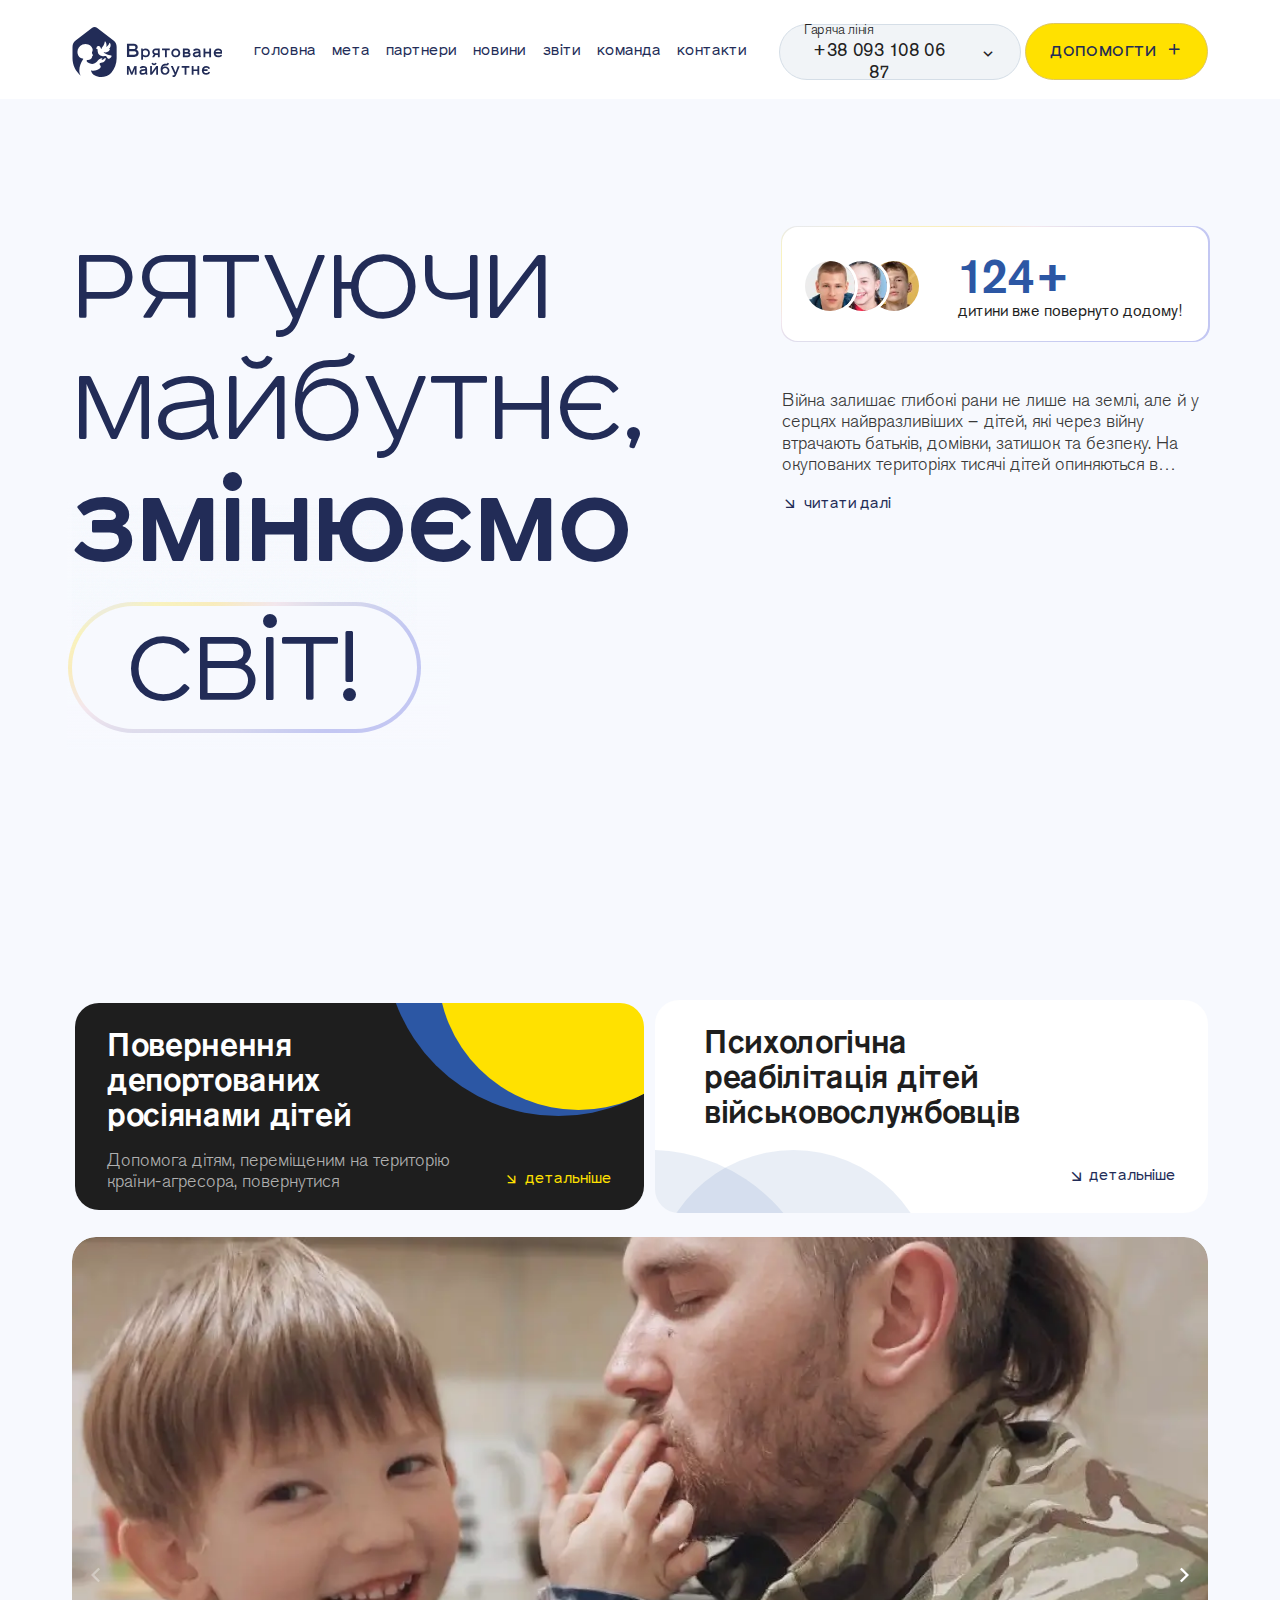
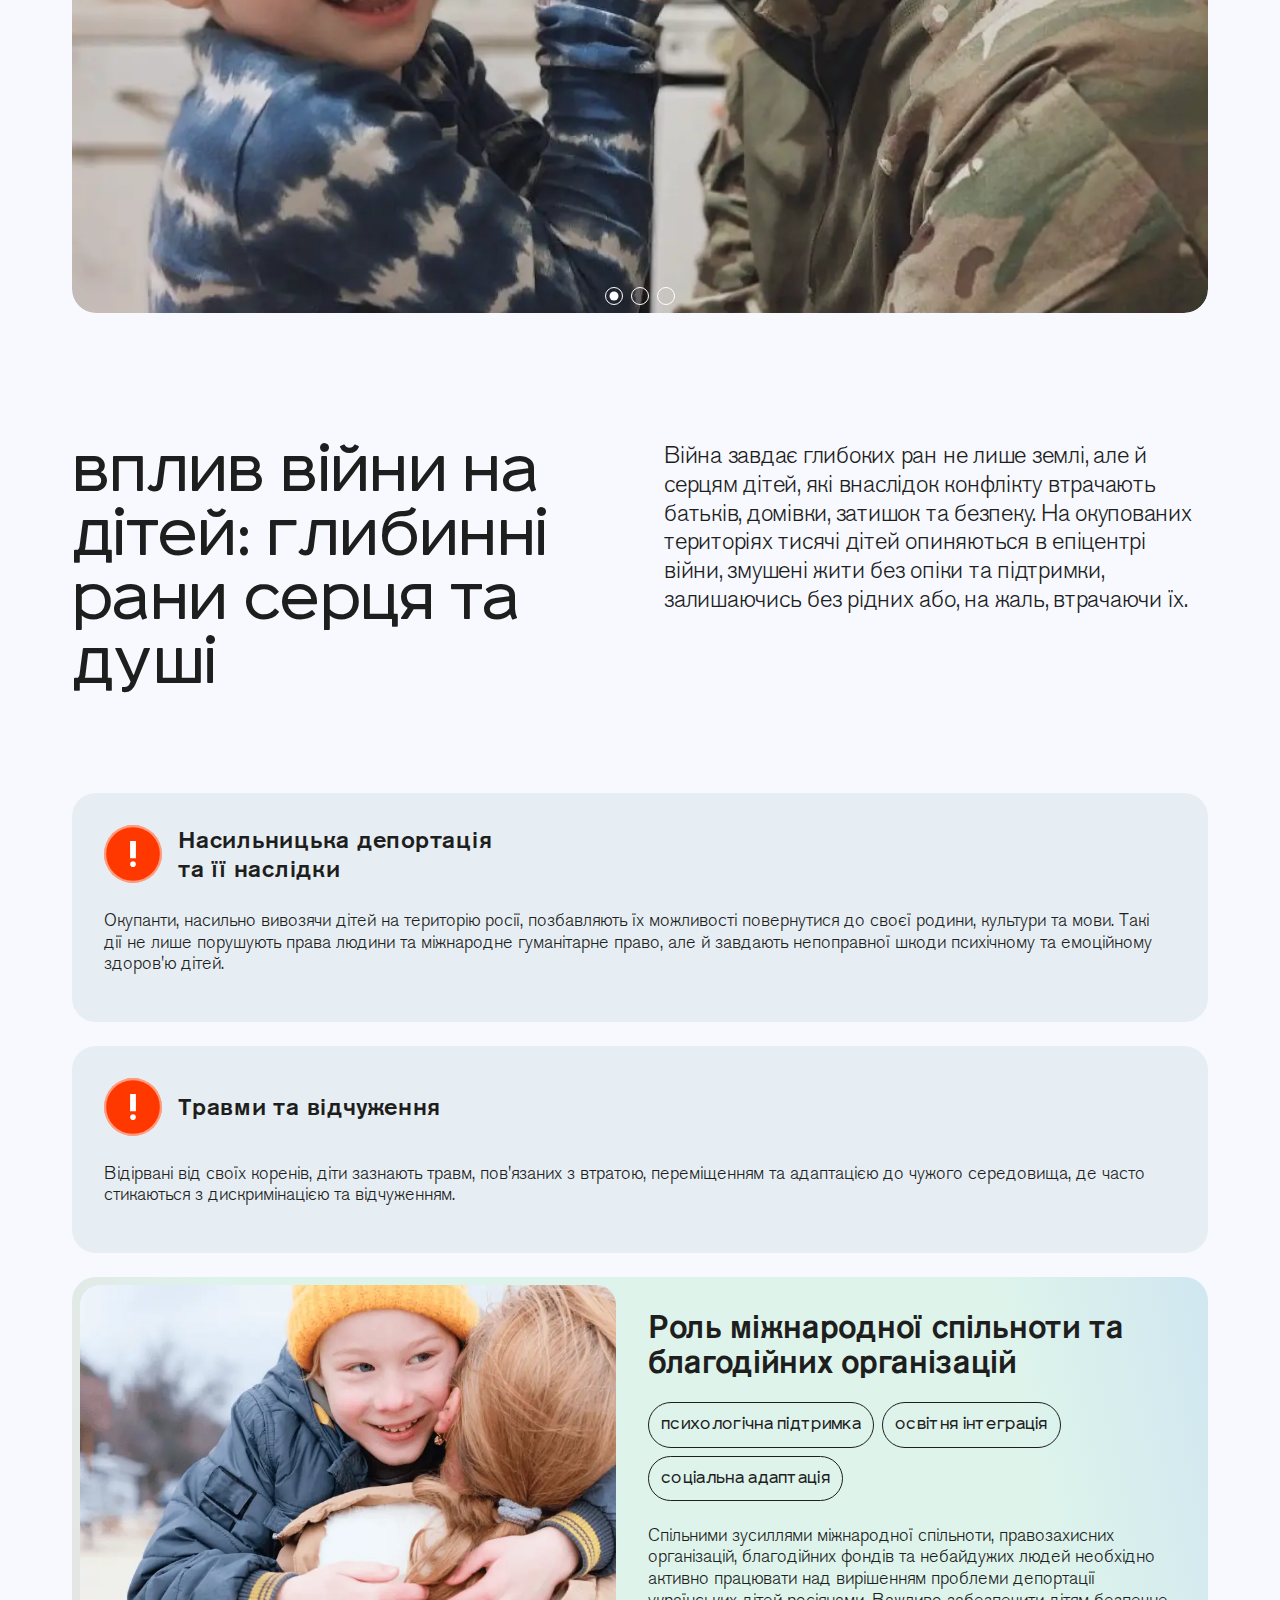
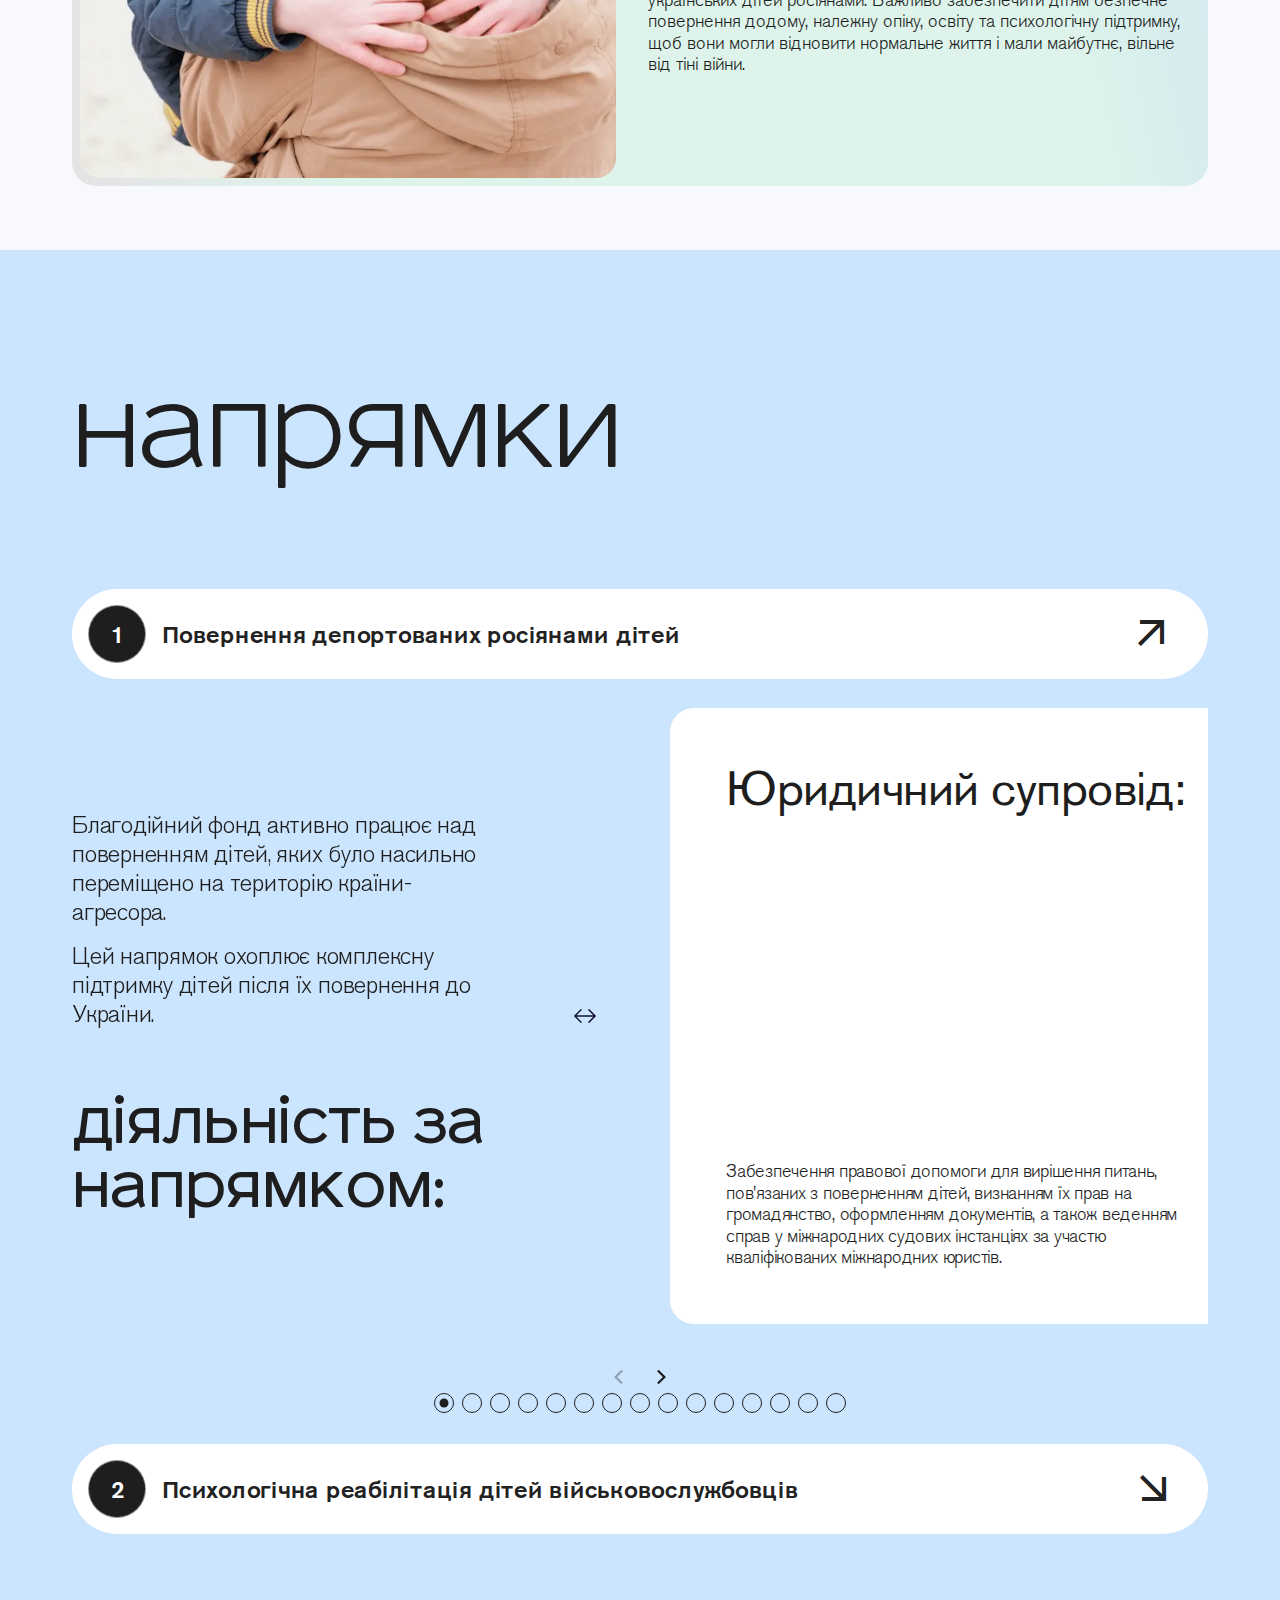
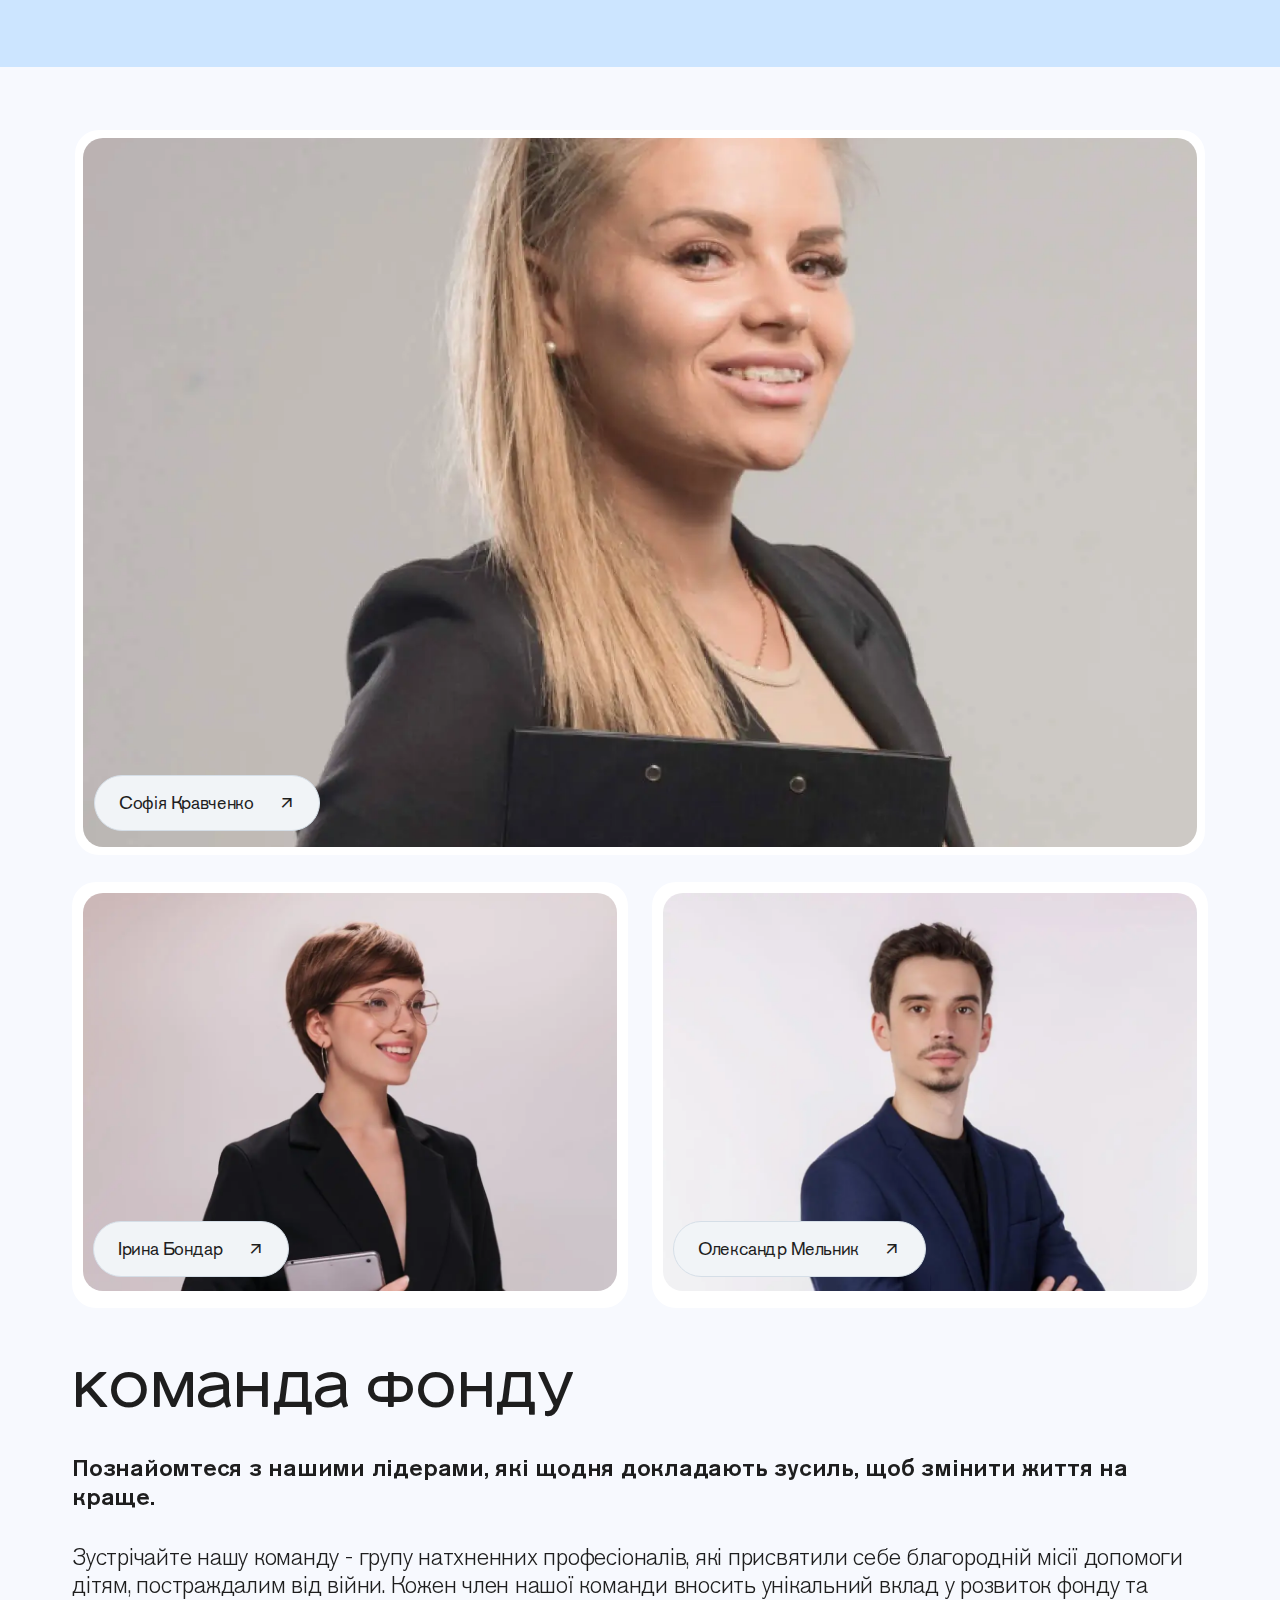
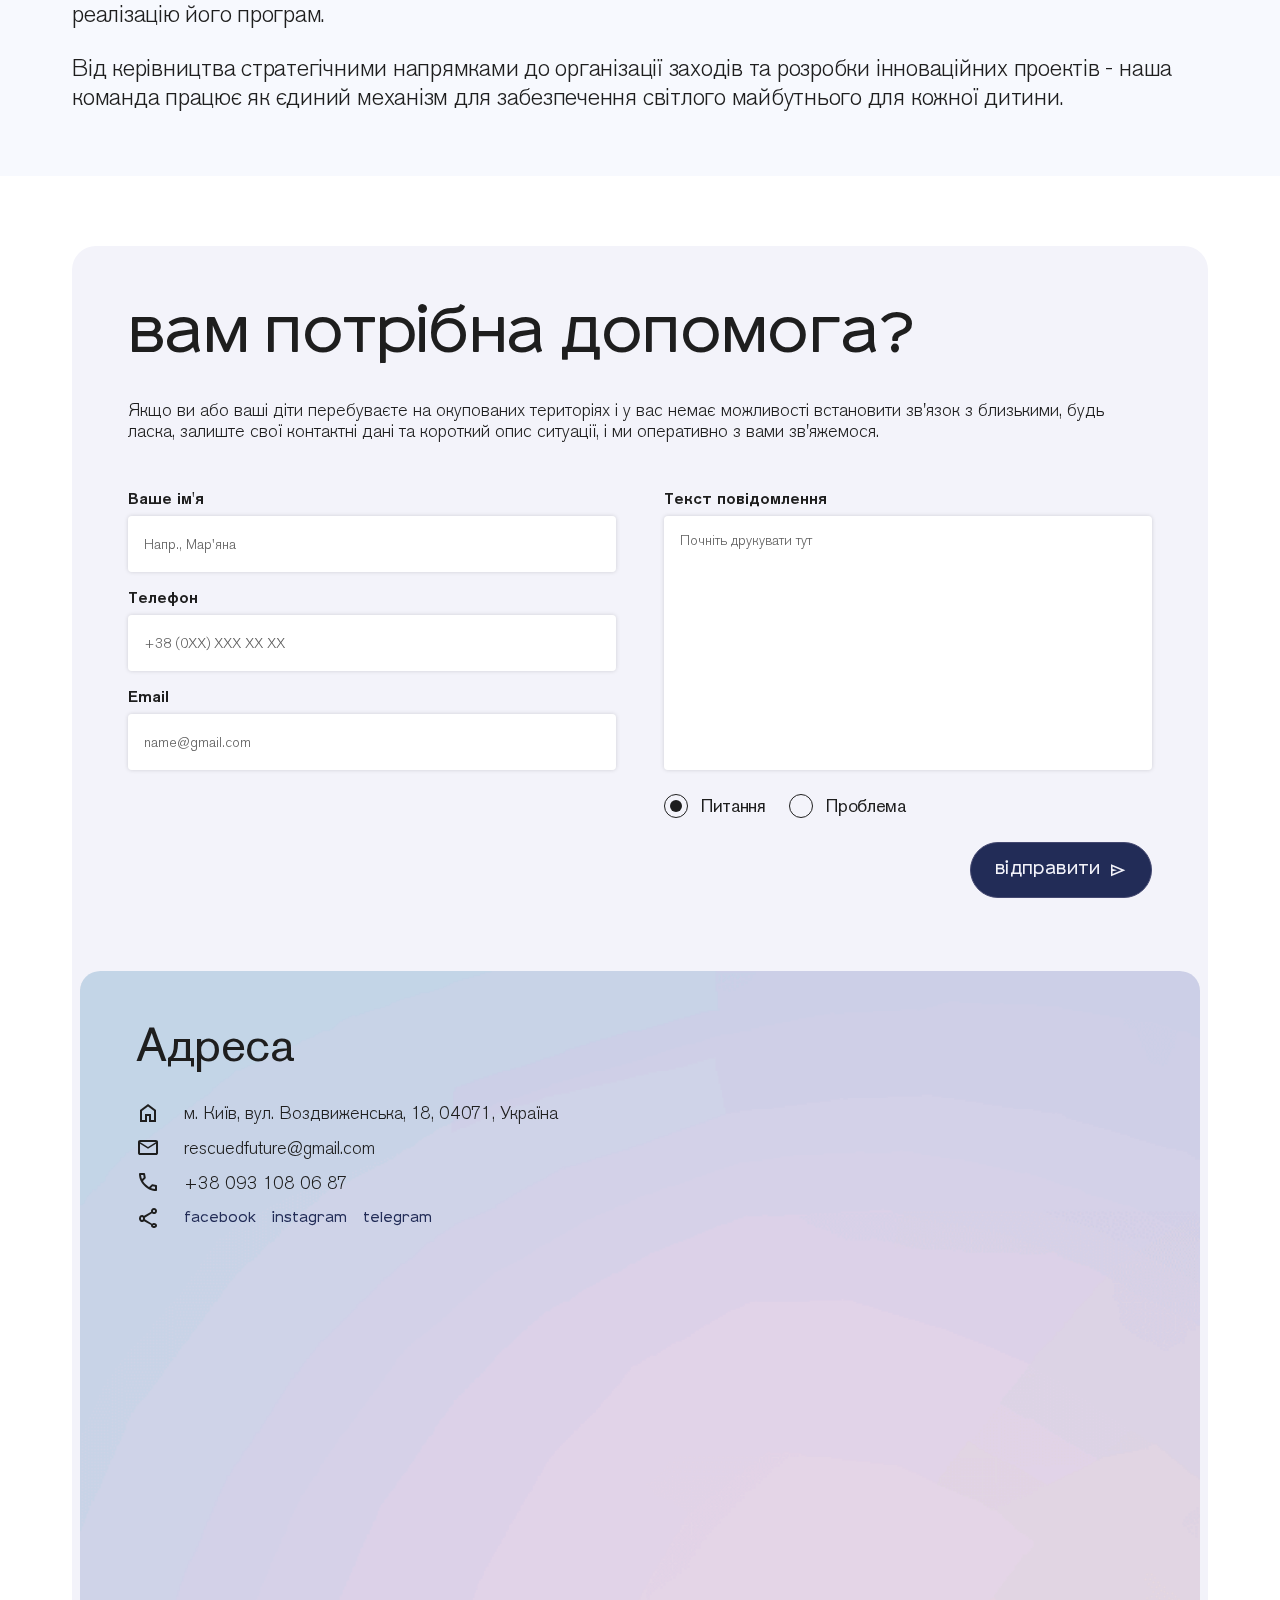
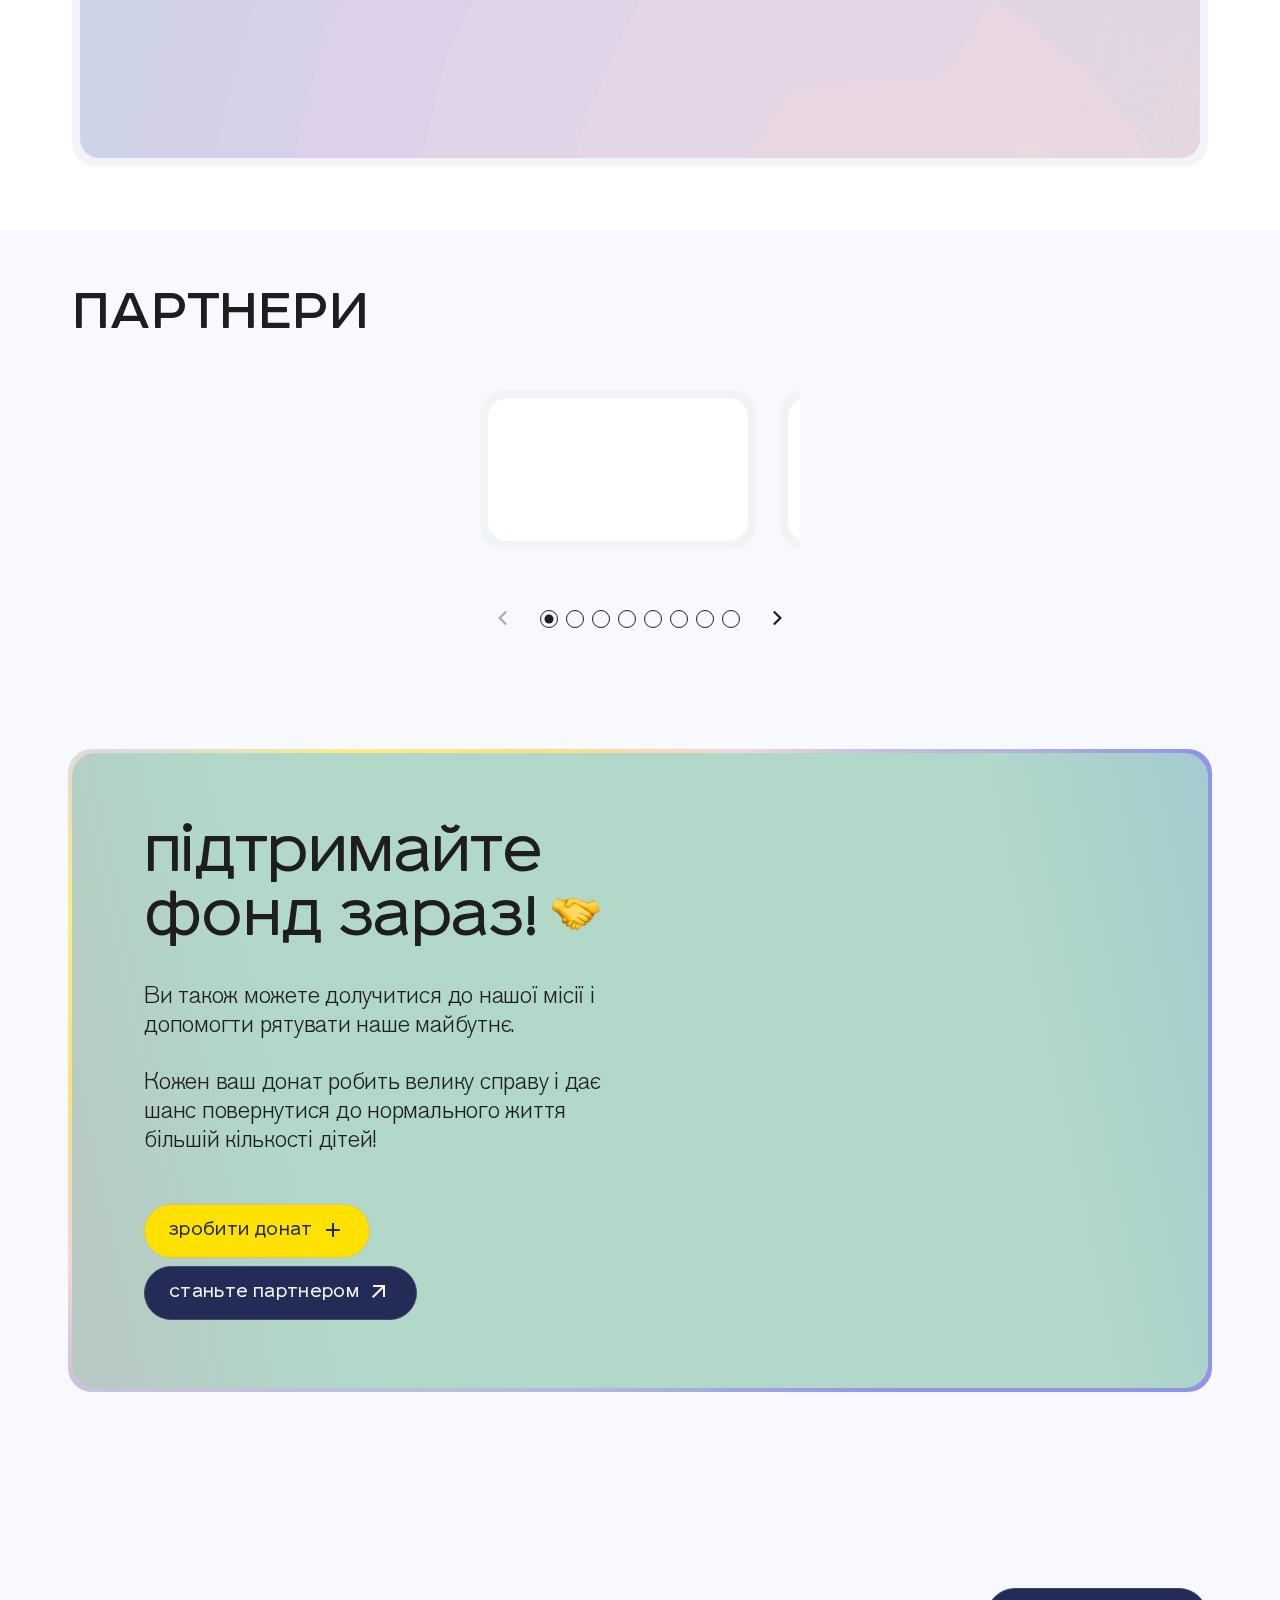
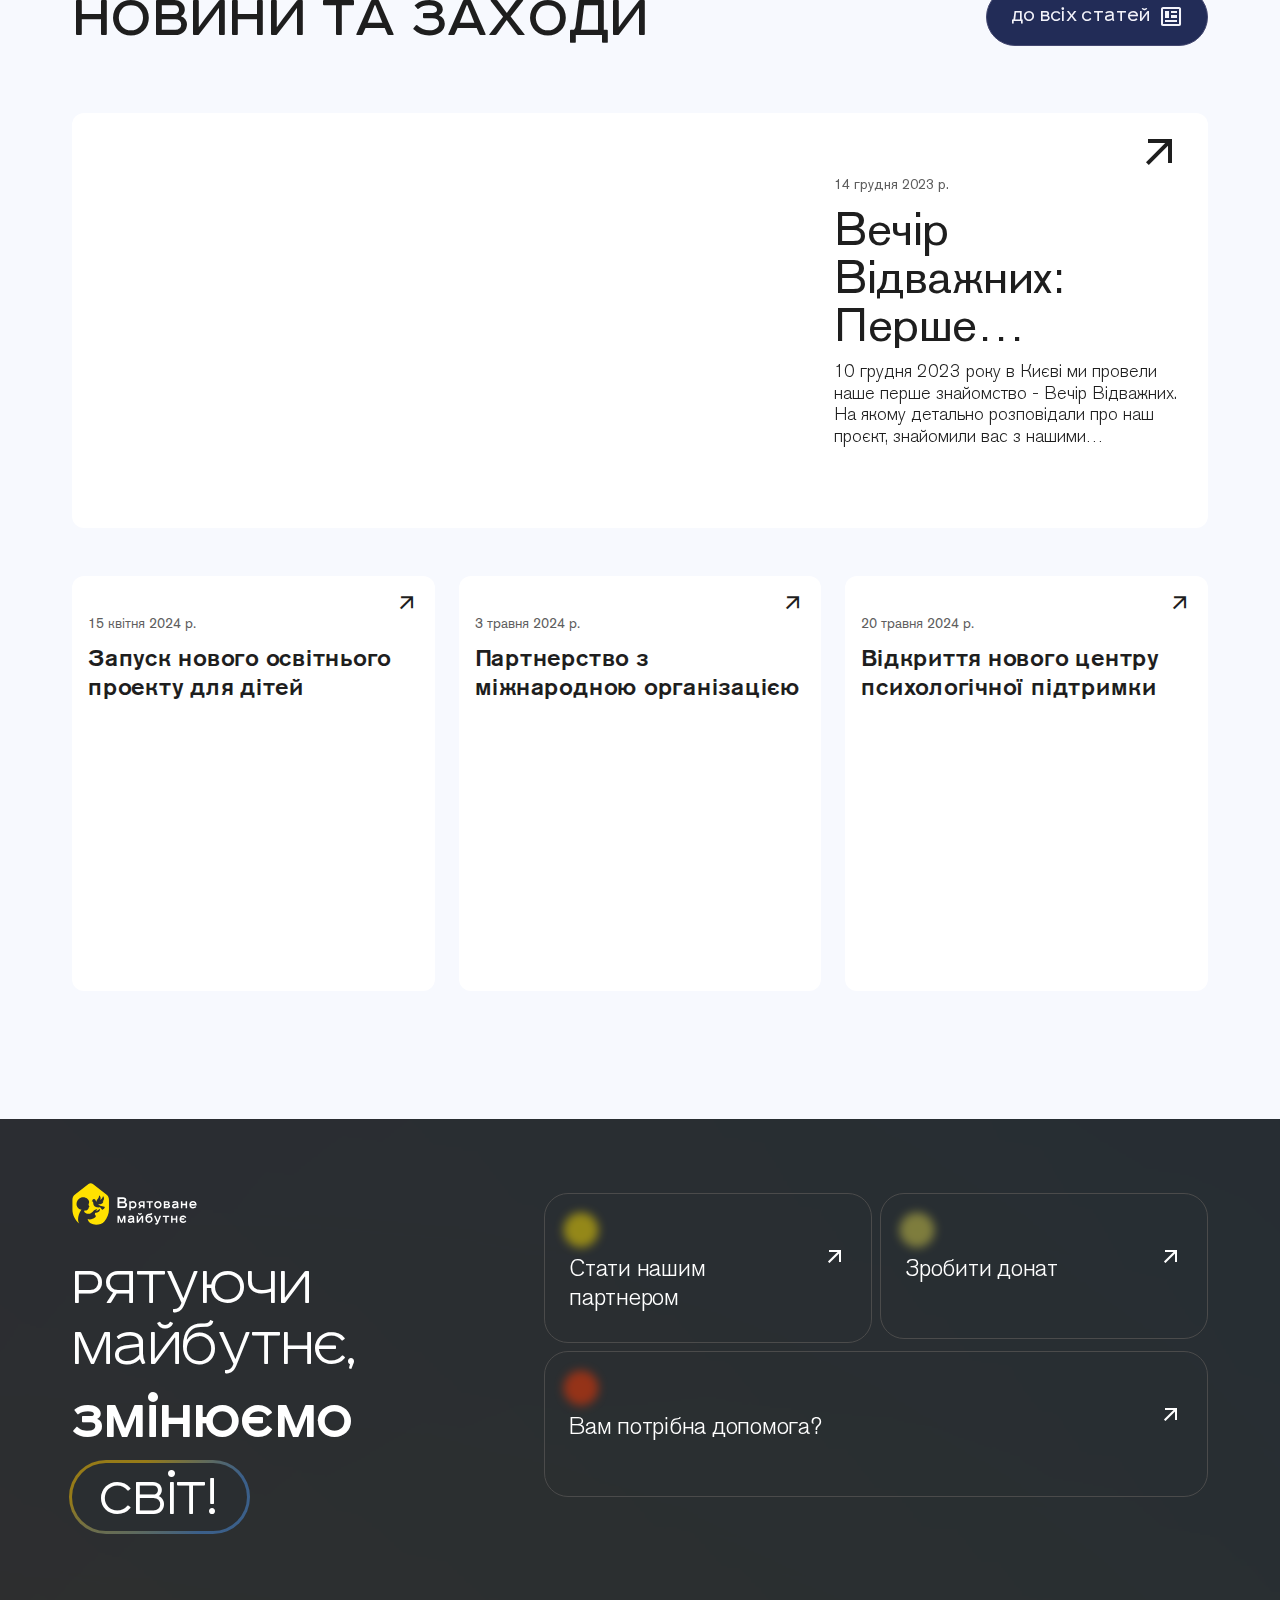
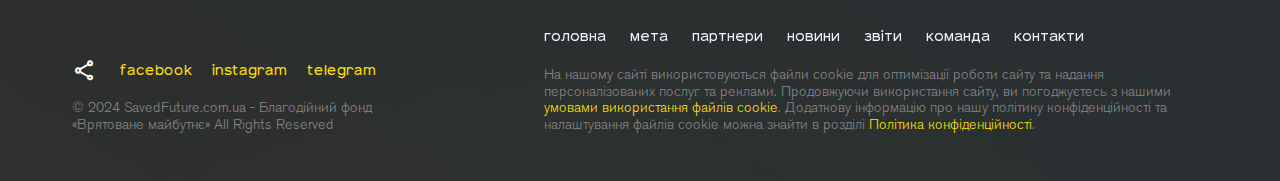
==== commit 2f0b90f9: "add" ====
--- a/index.html
+++ b/index.html
@@ -1330,59 +1330,60 @@
     </div>
   </section>
 
-  <!-- Команда фонду -->
-  <section class="team" id="team">
-    <div class="wrapper">
-      <div class="team__left">
-        <div class="team__left--box" data-fancybox data-src="#team">
-          <div class="team__left--box--img">
-            <picture>
-              <source srcset="image/team.webp" type="image/webp">
-              <img width="1420" height="1420" src="image/team.jpg" alt="Софія Кравченко"  loading="lazy">
-            </picture>
-          </div>
-          <button>Софія Кравченко<span class="icon-NameArrow-up-right"></span></button>
-        </div>
-      </div>
-      <div class="team__right">
-        <div class="team__right--box">
-          <div class="team__right--box--row" data-fancybox data-src="#team2">
-            <div class="team__right--box--con">
-              <div class="team__right--box--img">
-                <picture>
-                  <source srcset="image/team2.webp" type="image/webp">
-                  <img width="1100" height="820" src="image/team2.jpg" alt="Ірина Бондар"  loading="lazy">
-                </picture>
-              </div>
-              <button>Ірина Бондар<span class="icon-NameArrow-up-right"></span></button>
-            </div>
-          </div>
-          <div class="team__right--box--row" data-fancybox data-src="#team3">
-            <div class="team__right--box--con">
-              <div class="team__right--box--img">
-                <picture>
-                  <source srcset="image/team3.webp" type="image/webp">
-                  <img width="1100" height="820" src="image/team3.jpg" alt="Олександр Мельник"  loading="lazy">
-                </picture>
-              </div>
-              <button>Олександр Мельник<span class="icon-NameArrow-up-right"></span></button>
-            </div>
-          </div>
-        </div>
-        <div class="team__right--content">
-          <h2>Команда фонду</h2>
-          <p>Познайомтеся з нашими лідерами, які щодня докладають зусиль, щоб змінити життя на краще.</p>
-          <div>
-            <p>Зустрічайте нашу команду - групу натхнених професіоналів, які присвятили себе благородній місії допомоги
-              дітям, постраждалим від війни. Кожен член нашої команди вносить унікальний вклад у розвиток фонду та
-              реалізацію його програм.</p>
-            <p>Від керівництва стратегічними напрямками до організації заходів та розробки інноваційних проектів - наша
-              команда працює як єдиний механізм для забезпечення світлого майбутнього для кожної дитини.</p>
-          </div>
-        </div>
-      </div>
-    </div>
-  </section>
+ <!-- Команда фонду -->
+ <section class="team" id="team">
+  <div class="wrapper">
+    <div class="team__left">
+      <div class="team__left--box" data-fancybox data-src="#team">
+        <div class="team__left--box--img">
+          <picture>
+            <source srcset="image/team.webp" type="image/webp">
+            <img width="1420" height="1420" src="image/team.jpg" alt="Софія Кравченко" />
+          </picture>
+        </div>
+        <button>Софія Кравченко<span class="icon-NameArrow-up-right"></span></button>
+      </div>
+    </div>
+    <div class="team__right">
+      <div class="team__right--box">
+        <div class="team__right--box--row" data-fancybox data-src="#team2">
+          <div class="team__right--box--con">
+            <div class="team__right--box--img">
+              <picture>
+                <source srcset="image/team2.webp" type="image/webp">
+                <img width="1100" height="820" src="image/team2.jpg" alt="Ірина Бондар" />
+              </picture>
+            </div>
+            <button>Ірина Бондар<span class="icon-NameArrow-up-right"></span></button>
+          </div>
+        </div>
+        <div class="team__right--box--row" data-fancybox data-src="#team3">
+          <div class="team__right--box--con">
+            <div class="team__right--box--img">
+              <picture>
+                <source srcset="image/team3.webp" type="image/webp">
+                <img width="1100" height="820" src="image/team3.jpg" alt="Олександр Мельник" />
+              </picture>
+            </div>
+            <button>Олександр Мельник<span class="icon-NameArrow-up-right"></span></button>
+          </div>
+        </div>
+      </div>
+      <div class="team__right--content">
+        <h2>Команда фонду</h2>
+        <p>Познайомтеся з нашими лідерами, які щодня докладають зусиль, щоб змінити життя на краще.</p>
+        <div>
+          <p>Зустрічайте нашу команду - групу натхненних професіоналів, які присвятили себе благородній місії допомоги
+            дітям, постраждалим від війни. Кожен член нашої команди вносить унікальний вклад у розвиток фонду та
+            реалізацію його програм.</p>
+          <p>
+            Від керівництва стратегічними напрямками до організації заходів та розробки інноваційних проектів - наша
+            команда працює як єдиний механізм для забезпечення світлого майбутнього для кожної дитини. </p>
+        </div>
+      </div>
+    </div>
+  </div>
+</section>
 
   <!-- Вам потрібна допомога? -->
   <section class="help">
@@ -1841,12 +1842,12 @@
 
 
   <div class="hidden">
-    <div class="team__hidden" id="team1">
+    <div class="team__hidden" id="team">
       <div class="team__hidden--top">
         <div class="team__hidden--img">
           <picture>
             <source srcset="image/team.webp" type="image/webp">
-            <img width="1420" height="1420" src="image/team.jpg" alt="Софія Кравченко"  loading="lazy">
+            <img width="1420" height="1420" src="image/team.jpg" alt="image" loading="lazy" />
           </picture>
         </div>
         <div class="team__hidden--title">
@@ -1860,7 +1861,7 @@
         <p>Залучила 100+ волонтерів</p>
       </div>
       <div class="team__hidden--text">
-        Софія відіграє ключову роль у залученні уваги до проблем дітей, постраждалих від війни. Її кампанії зі збору
+        Ірина відіграє ключову роль у залученні уваги до проблем дітей, постраждалих від війни. Її кампанії зі збору
         коштів не тільки збільшили фінансування фонду, але й підвищили обізнаність суспільства.
       </div>
     </div>
@@ -1872,7 +1873,7 @@
         <div class="team__hidden--img">
           <picture>
             <source srcset="image/team2.webp" type="image/webp">
-            <img width="1100" height="820" src="image/team2.jpg" alt="Ірина Бондар"  loading="lazy">
+            <img width="1100" height="820" src="image/team2.jpg" alt="image" loading="lazy" />
           </picture>
         </div>
         <div class="team__hidden--title">
@@ -1898,7 +1899,7 @@
         <div class="team__hidden--img">
           <picture>
             <source srcset="image/team3.webp" type="image/webp">
-            <img width="1100" height="820" src="image/team3.jpg" alt="Олександр Мельник"  loading="lazy">
+            <img width="1100" height="820" src="image/team3.jpg" alt="image" loading="lazy" />
           </picture>
         </div>
         <div class="team__hidden--title">
@@ -1909,15 +1910,14 @@
       <div class="team__hidden--filter">
         <p>40+ PR-кампаній</p>
         <p>Зборів понад 3 мільйони гривень</p>
-        <p>Залучив 100+ волонтерів</p>
+        <p>Залучила 100+ волонтерів</p>
       </div>
       <div class="team__hidden--text">
-        Олександр відіграє ключову роль у залученні уваги до проблем дітей, постраждалих від війни. Його кампанії зі
-        збору коштів не тільки збільшили фінансування фонду, але й підвищили обізнаність суспільства.
+        Ірина відіграє ключову роль у залученні уваги до проблем дітей, постраждалих від війни. Її кампанії зі збору
+        коштів не тільки збільшили фінансування фонду, але й підвищили обізнаність суспільства.
       </div>
     </div>
   </div>
-
 
 
 
--- a/style/style.css
+++ b/style/style.css
@@ -4194,7 +4194,7 @@
 
 .team__hidden {
   width: 320px;
-  padding: 16px 16px 32px 16px;
+  padding: 16px 16px 32px 16px !important;
   border-radius: 12px;
   background: var(--background-1);
 }
@@ -4202,7 +4202,7 @@
   .team__hidden {
     width: 676px;
     border-radius: 24px;
-    padding: 24px 64px 32px 24px;
+    padding: 24px 64px 32px 24px !important;
   }
 }
 .team__hidden--top {
@@ -4328,9 +4328,9 @@
   border-radius: 99px;
   border: 1.5px solid var(--yellow-200);
   background: var(--yellow-source);
-  right: 8px;
+  right: 8px !important;
   z-index: 2;
-  top: 8px;
+  top: 8px !important;
   opacity: 1;
   transition: all 0.4s;
 }
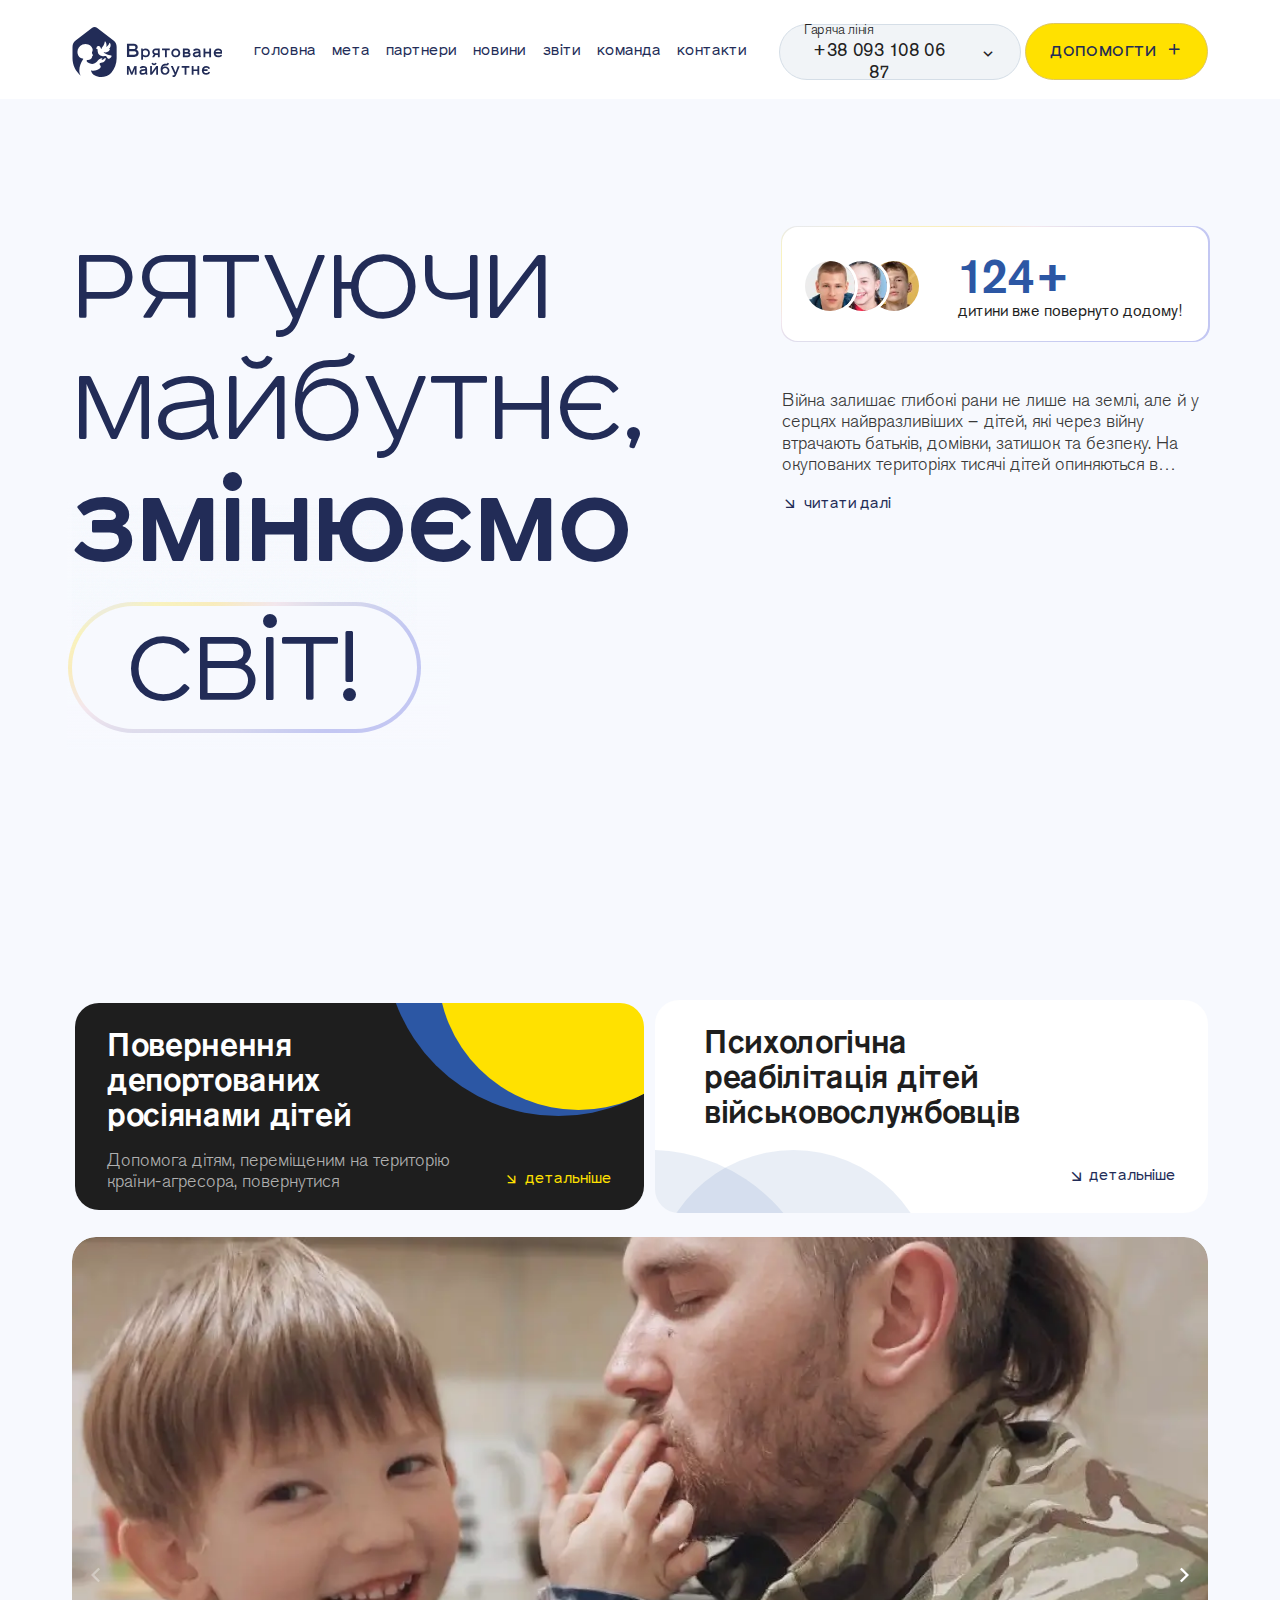
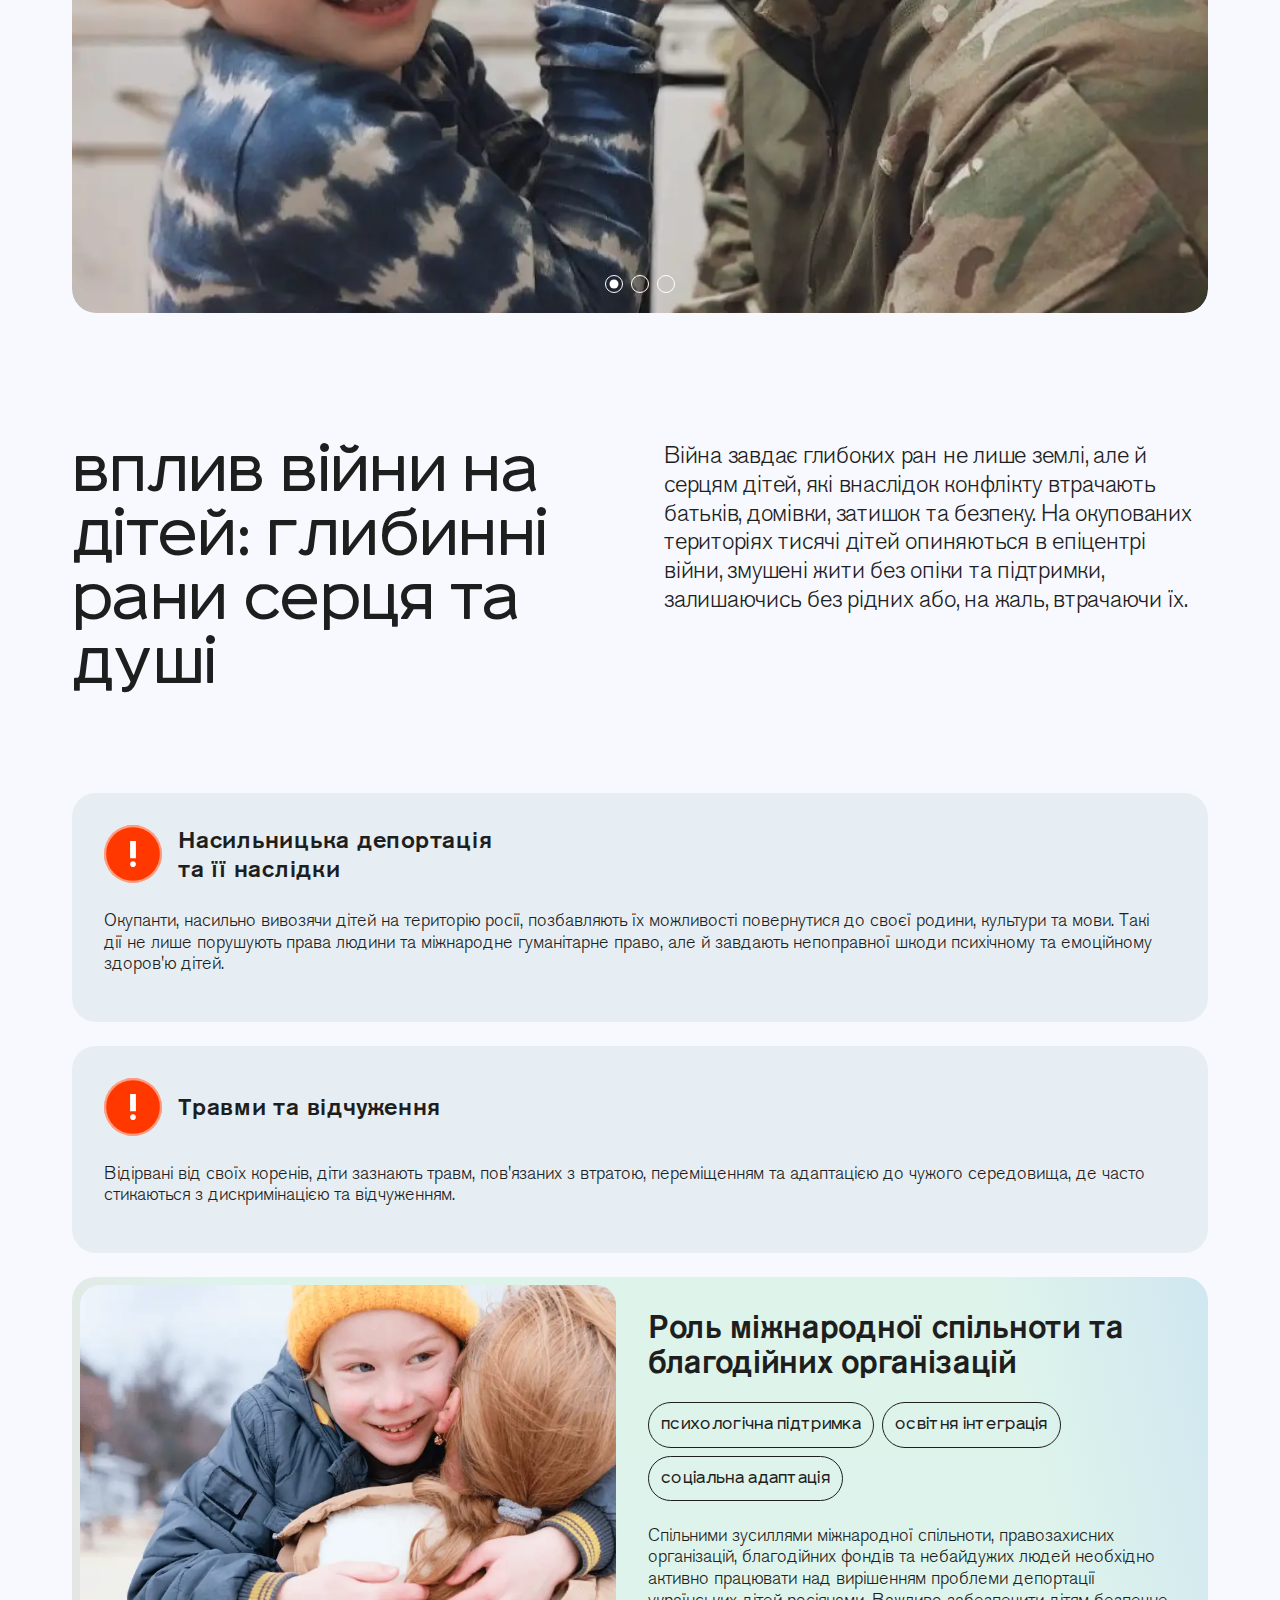
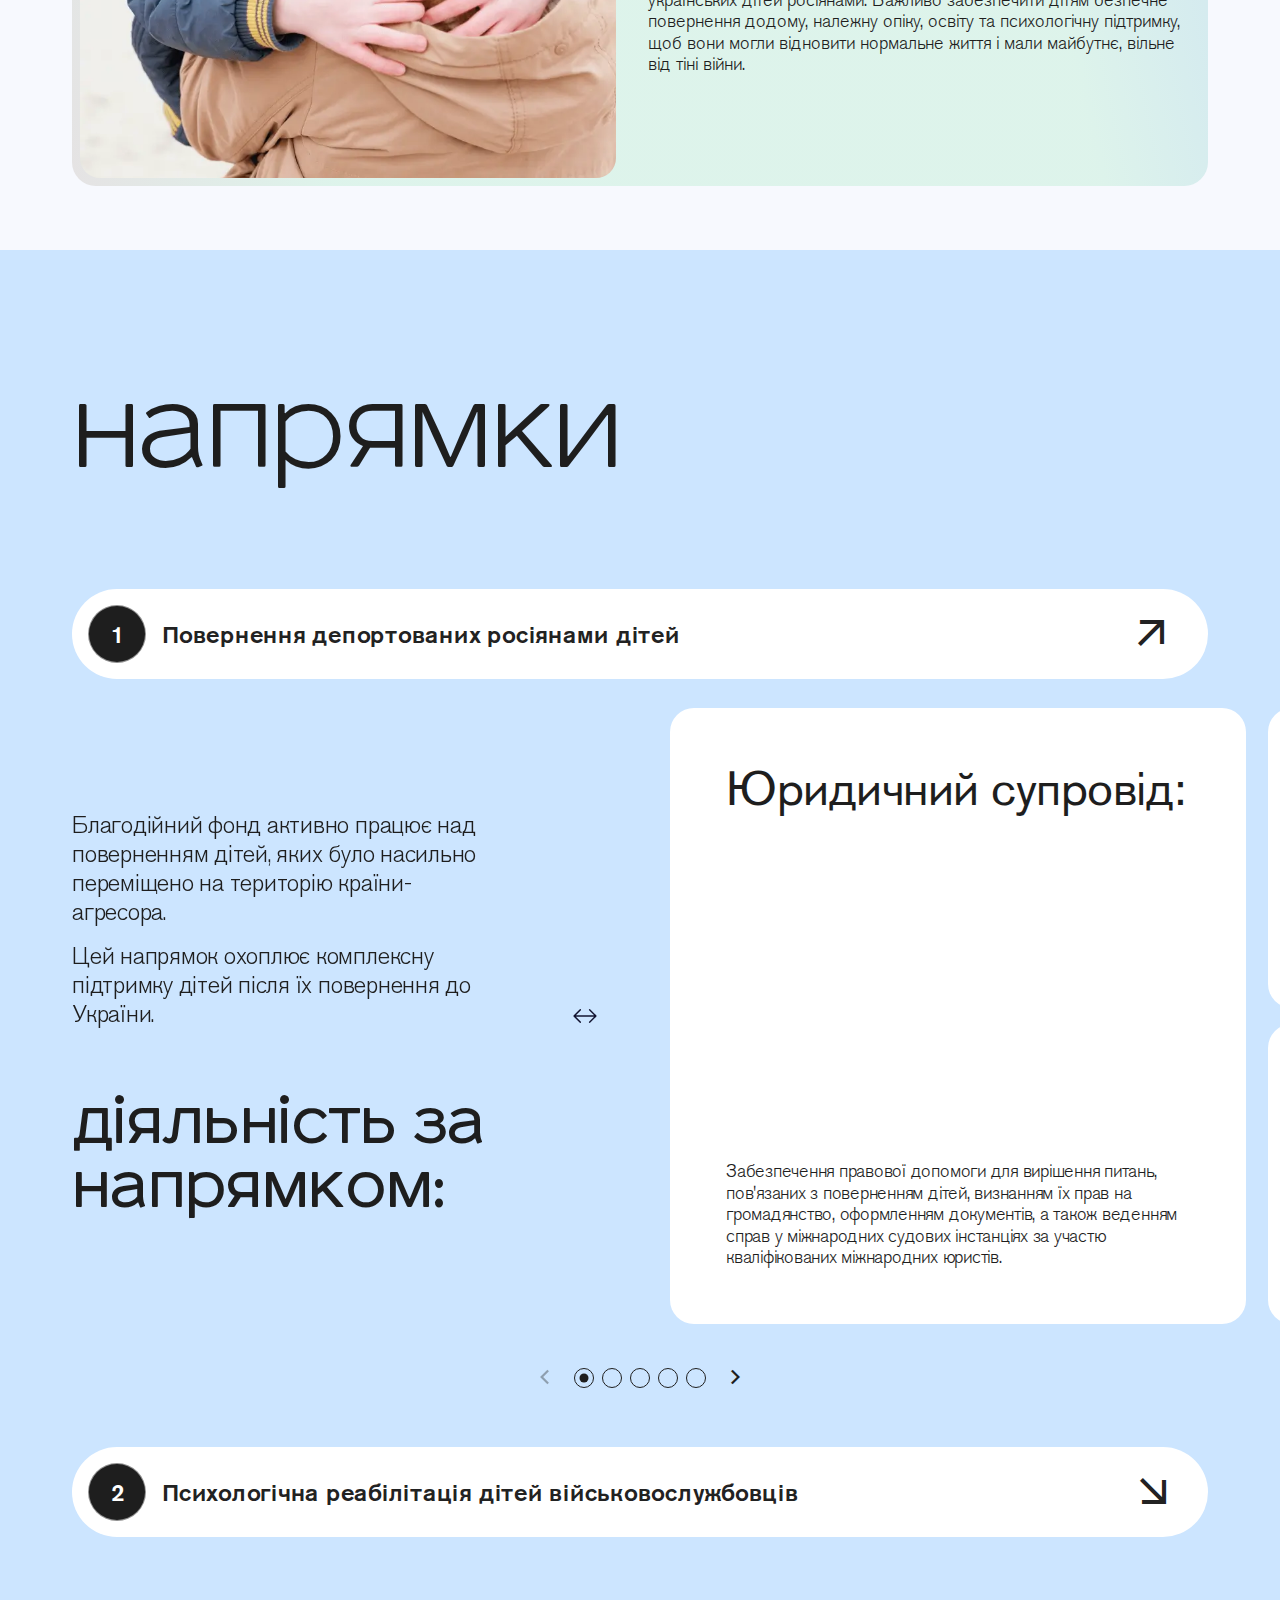
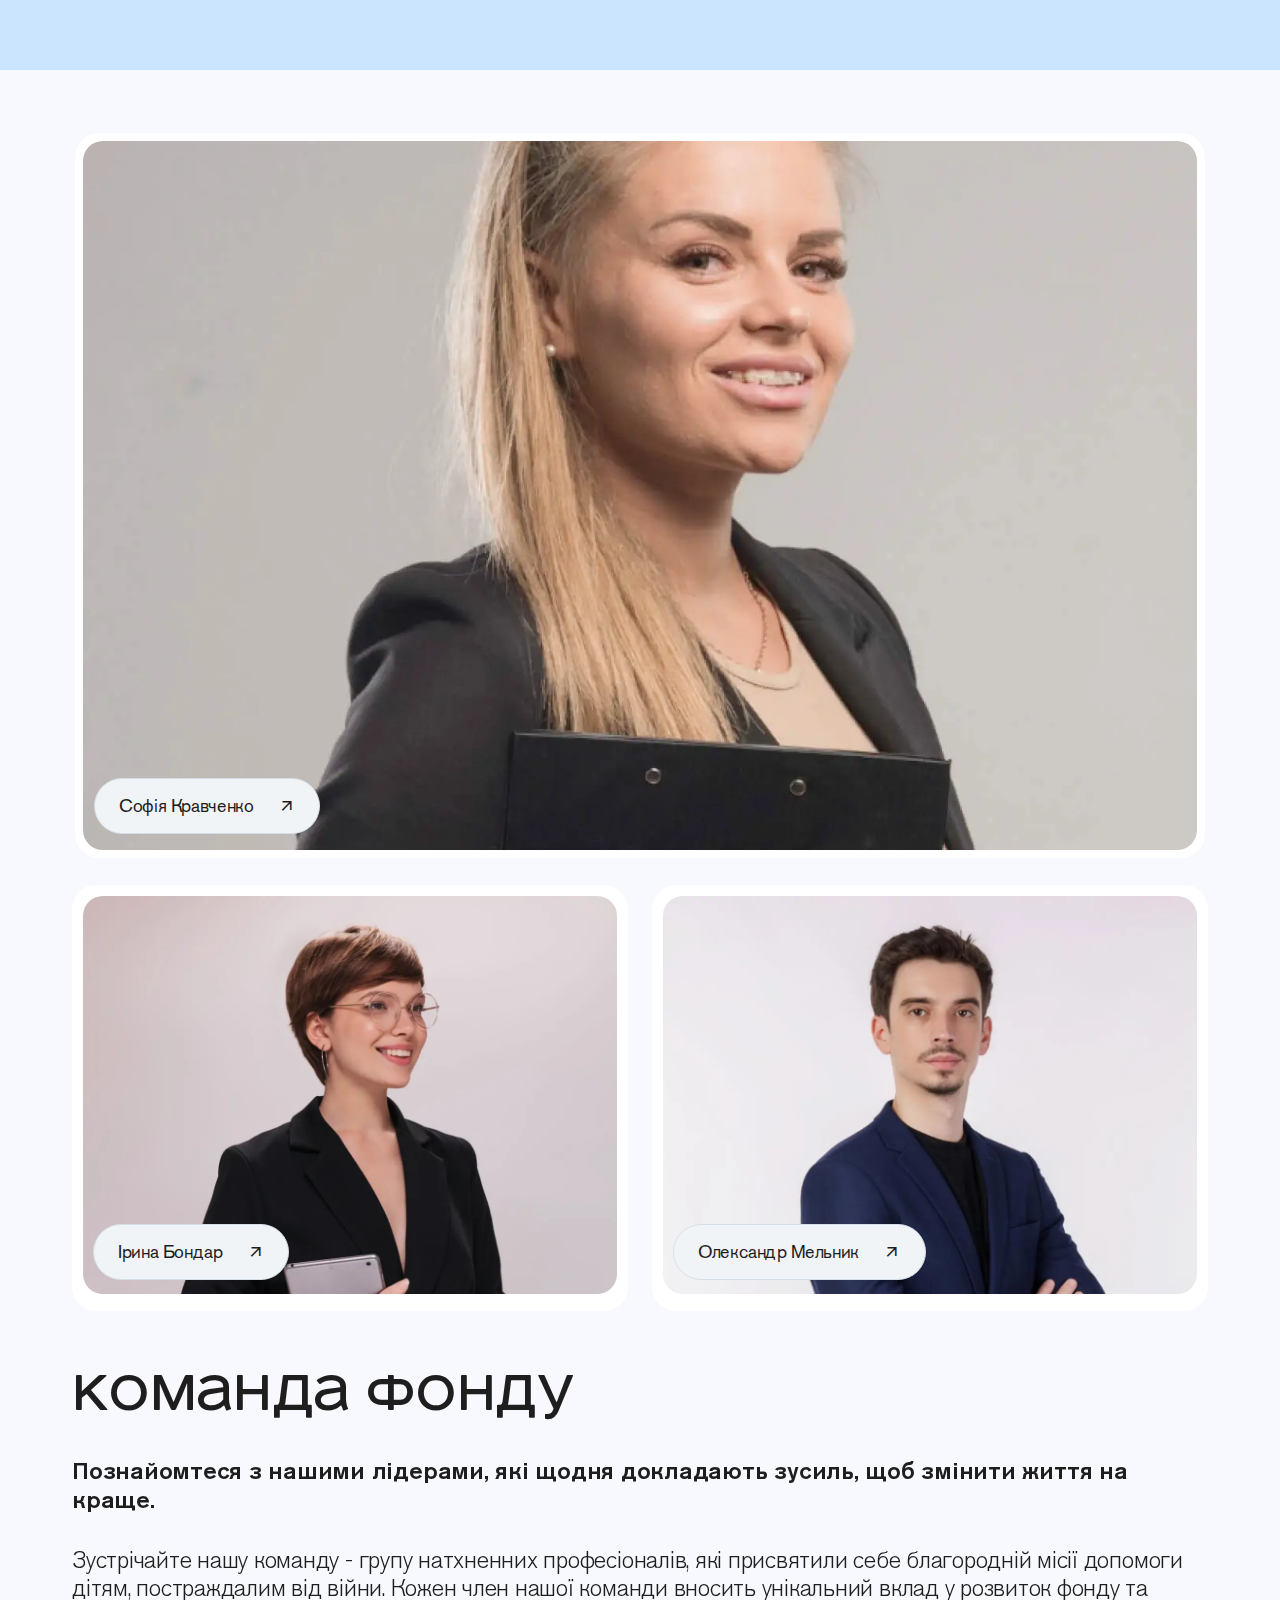
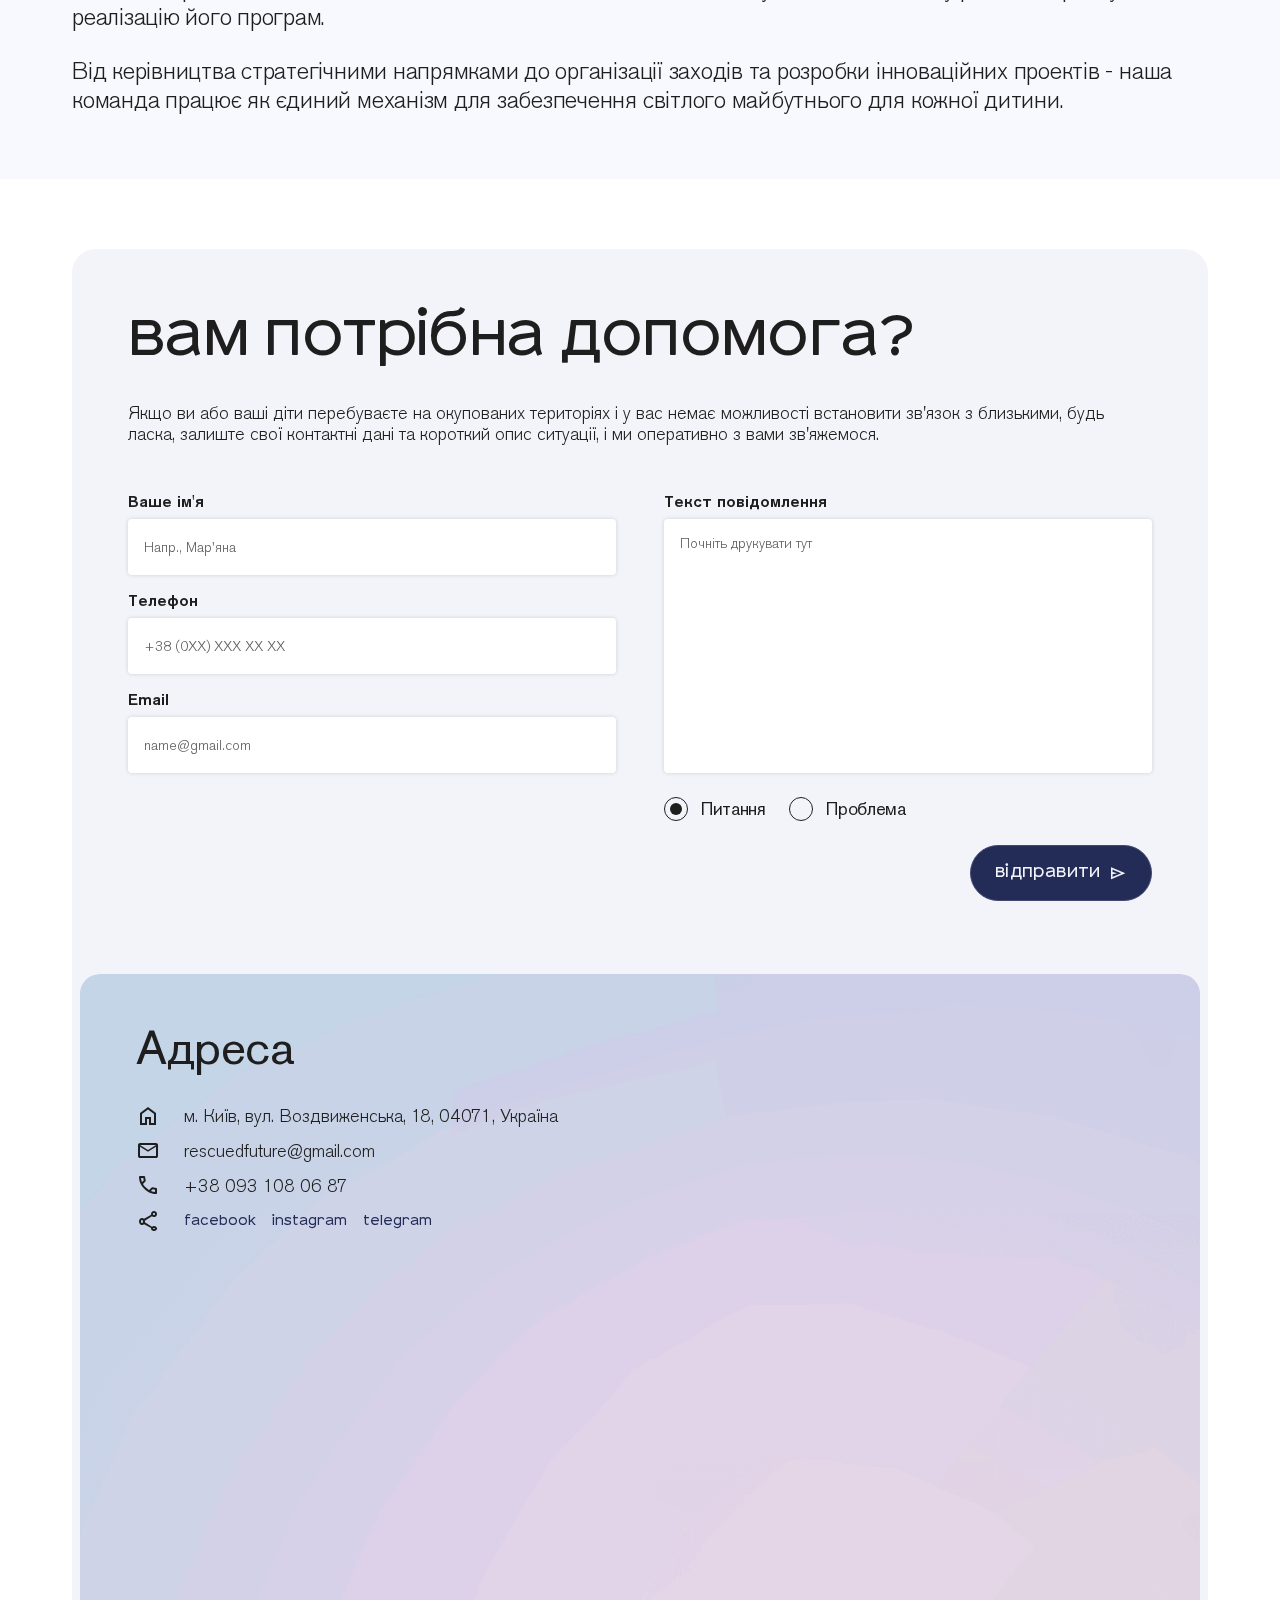
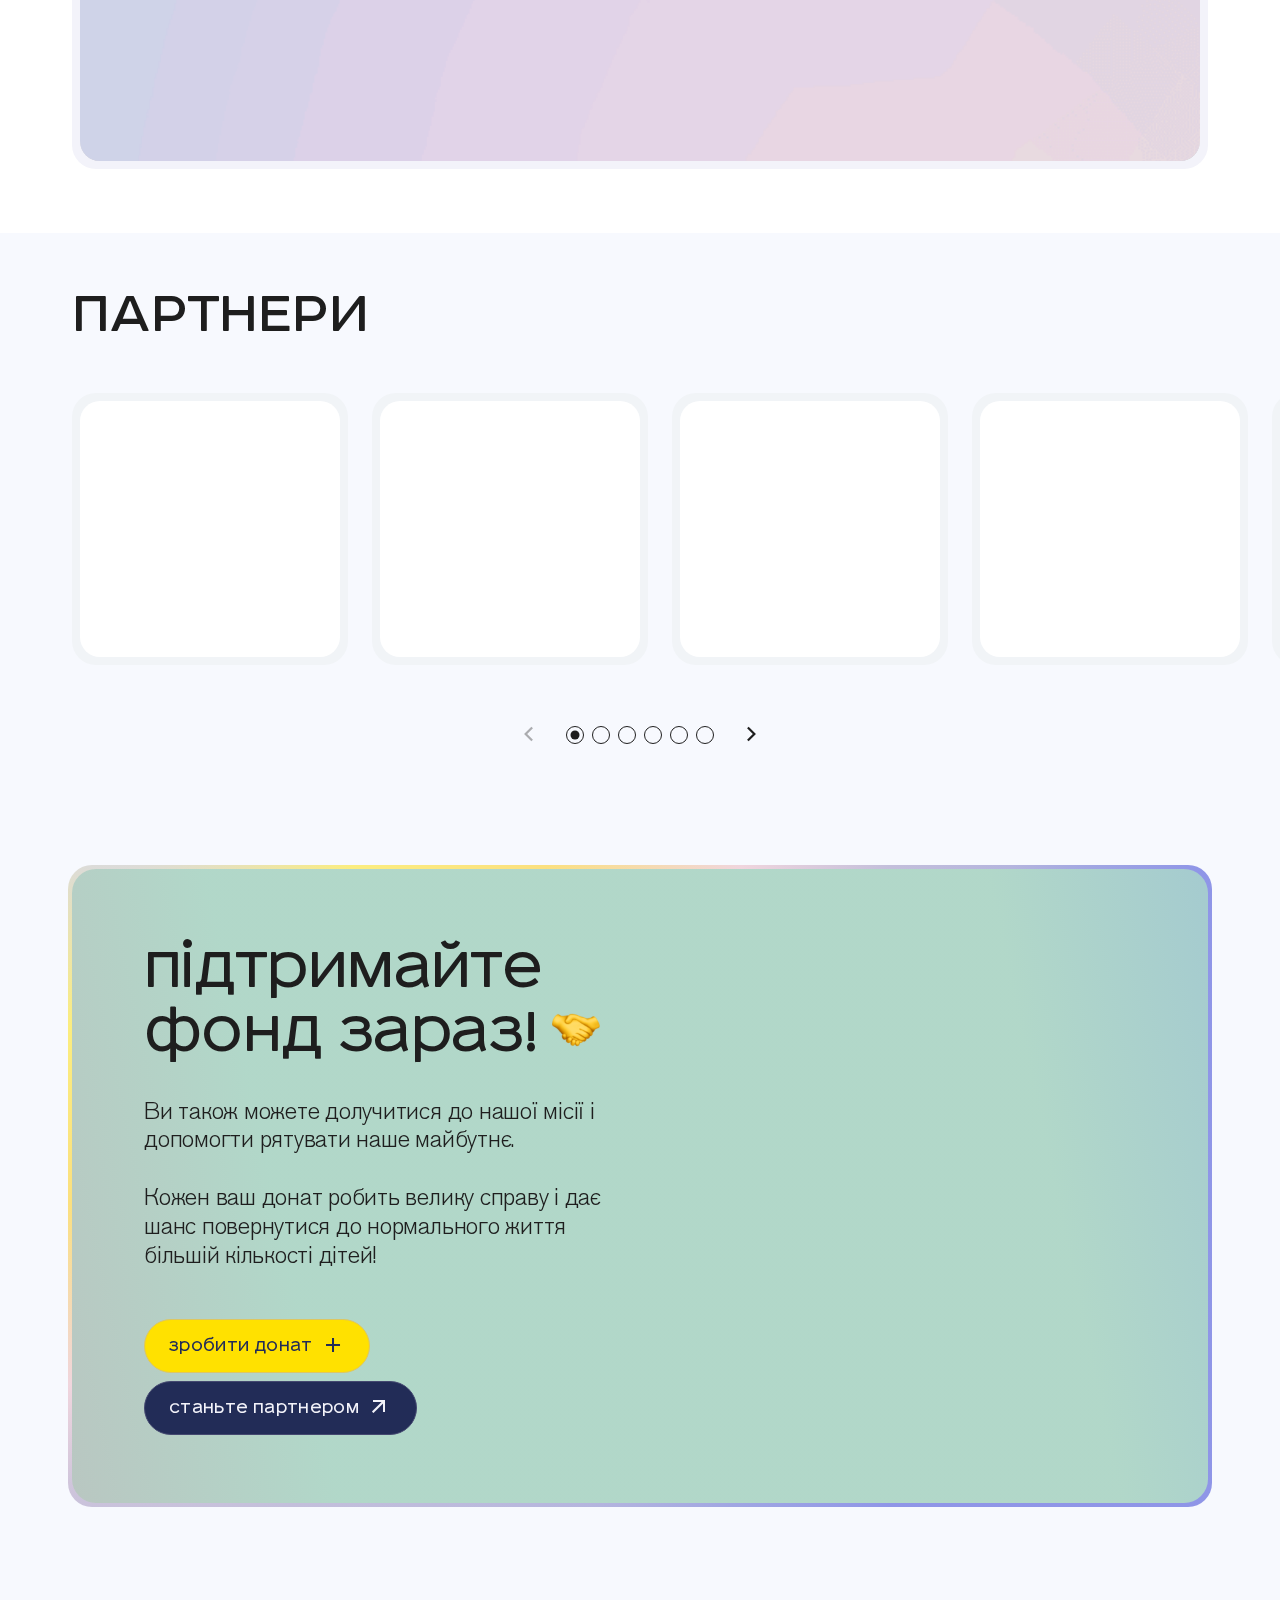
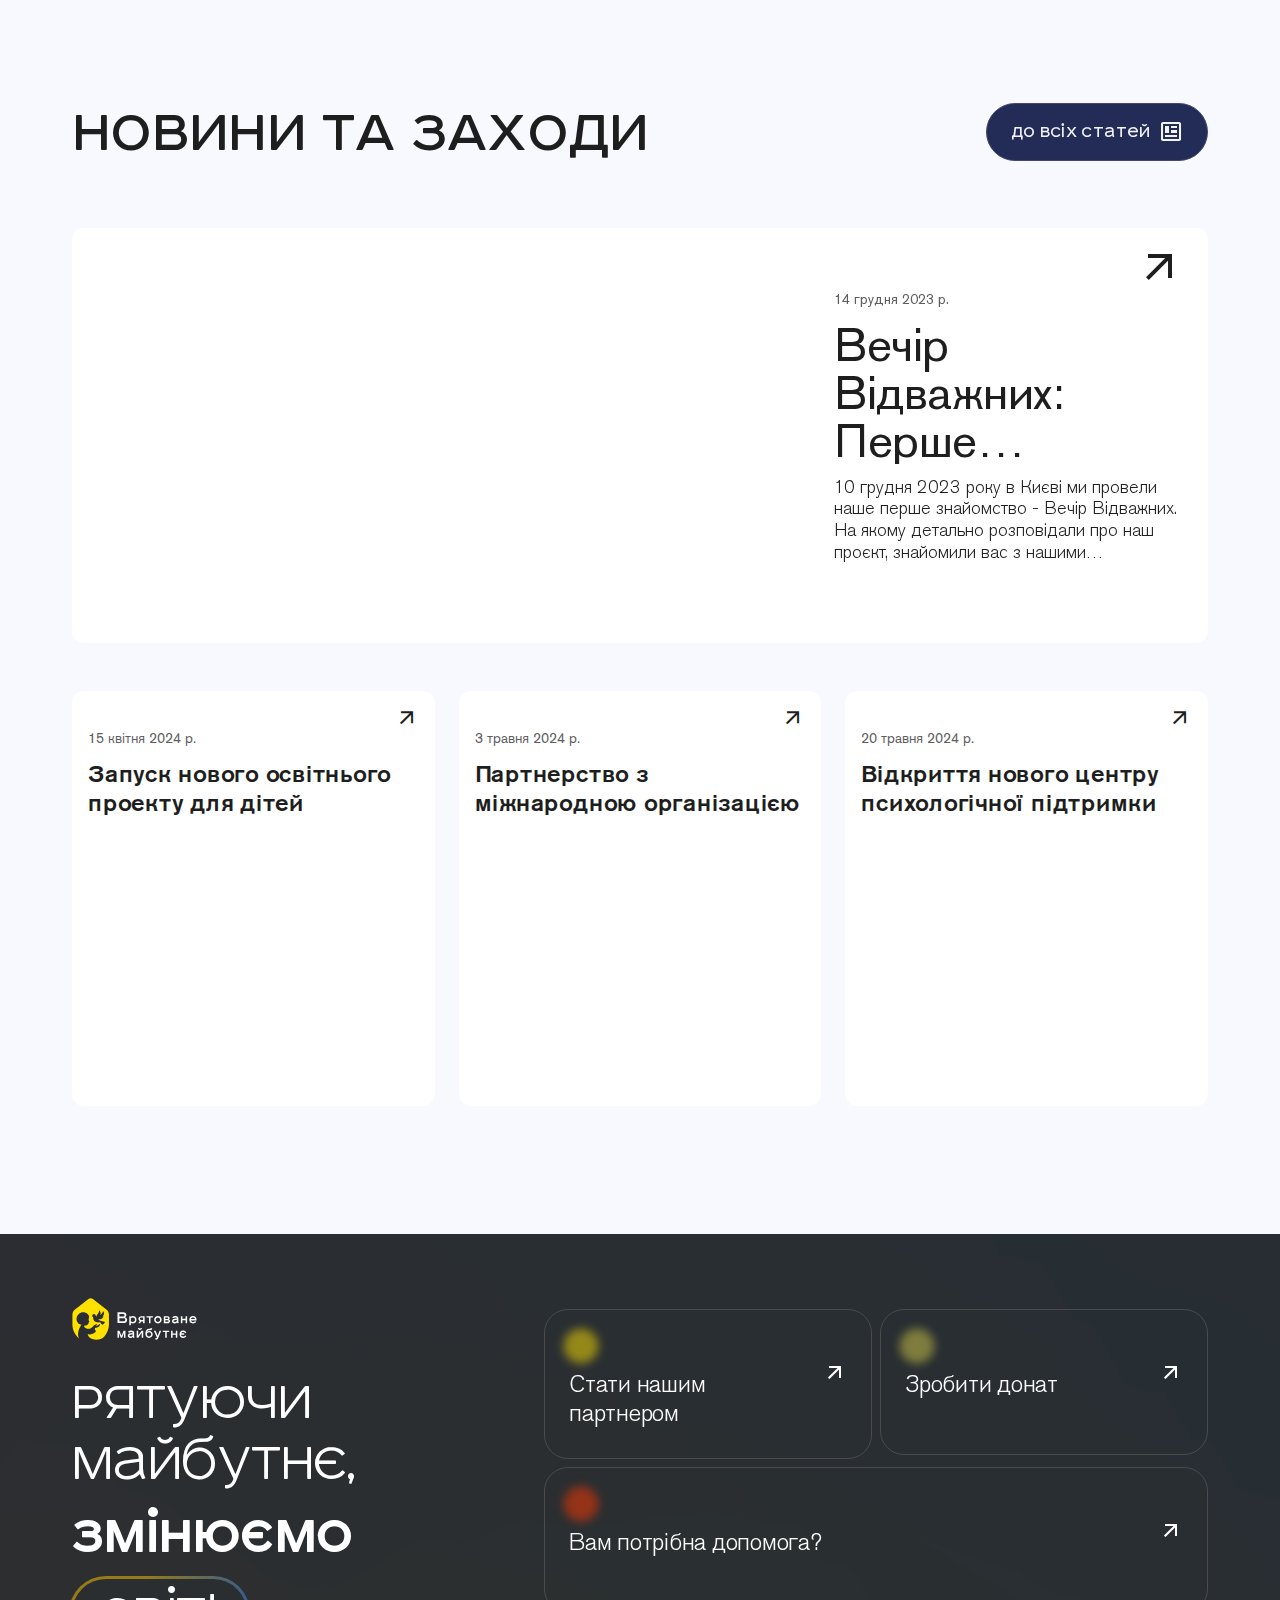
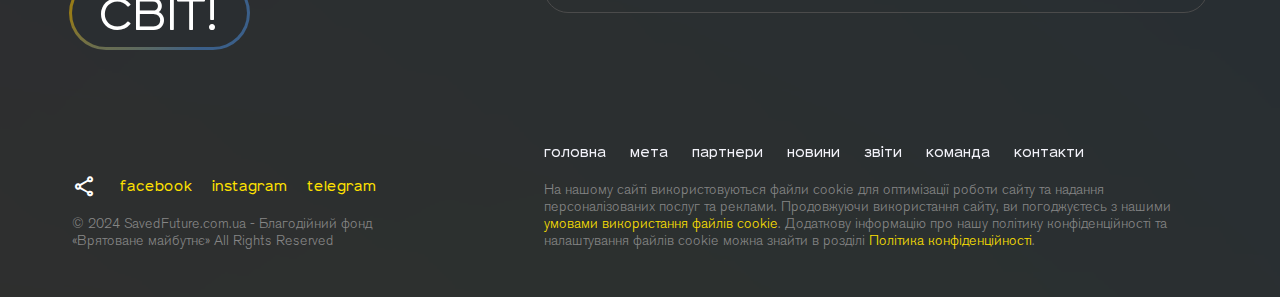
==== commit 0f3d37fd: "no video" ====
--- a/index.html
+++ b/index.html
@@ -4,24 +4,14 @@
 <head>
   <meta charset="UTF-8">
   <meta name="viewport" content="width=device-width, initial-scale=1.0">
-  <meta name="description" content="Допомога дітям, які постраждали від війни. Стати нашим партнером або зробити донат.">
-  <meta name="keywords" content="допомога, донат, діти, війна, партнерська програма">
   <link rel="icon" type="image/png" href="image/Favicon.png">
-
-  <!-- Critical CSS -->
+  <link rel="stylesheet" href="style/swiper-bundle.min.css">
+  <link rel="stylesheet" href="style/jquery.fancybox.min.css">
   <link rel="stylesheet" href="style/reset.css">
   <link rel="stylesheet" href="style/fonts.css">
   <link rel="stylesheet" href="style/icons.css">
+  <link rel="stylesheet" href="style/command.css">
   <link rel="stylesheet" href="style/style.css">
-  <link rel="preload" href="style/swiper-bundle.min.css" as="style" onload="this.onload=null;this.rel='stylesheet'">
-  <link rel="preload" href="style/jquery.fancybox.min.css" as="style" onload="this.onload=null;this.rel='stylesheet'">
-  <link rel="preload" href="style/command.css" as="style" onload="this.onload=null;this.rel='stylesheet'">
-  <noscript>
-    <link rel="stylesheet" href="style/swiper-bundle.min.css">
-    <link rel="stylesheet" href="style/jquery.fancybox.min.css">
-    <link rel="stylesheet" href="style/command.css">
-  </noscript>
-
   <style>
    body.no-scroll {
   overflow: hidden;
@@ -199,7 +189,7 @@
       </div>
     </div>
     <div class="video__background">
-      <video src="image/VideoBackground.mp4" autoplay muted loop  loading="lazy"></video>
+      <video src="image/VideoBackground.png" autoplay muted loop  loading="lazy"></video>
     </div>
   </div>
 
@@ -285,7 +275,7 @@
       </div>
     </div>
     <div class="video__background">
-      <video src="image/VideoBackground.mp4" autoplay muted loop  loading="lazy"></video>
+      <video src="image/VideoBackground.png" autoplay muted loop  loading="lazy"></video>
     </div>
   </div>
 
@@ -445,7 +435,7 @@
       </div>
     </div>
     <div class="video__background">
-      <video src="image/VideoBackground.mp4" autoplay muted loop  loading="lazy"></video>
+      <video src="image/VideoBackground.png" autoplay muted loop  loading="lazy"></video>
     </div>
   </div>
 
@@ -563,7 +553,7 @@
       </div>
     </div>
     <div class="video__background">
-      <video src="image/VideoBackground.mp4" autoplay muted loop  loading="lazy"></video>
+      <video src="image/VideoBackground.png" autoplay muted loop  loading="lazy"></video>
     </div>
   </div>
 
@@ -629,7 +619,7 @@
   <!-- Header -->
   <header class="header">
     <div class="video__background">
-      <video src="image/VideoBackground.mp4" autoplay muted loop  loading="lazy"></video>
+      <video src="image/VideoBackground.png" autoplay muted loop  loading="lazy"></video>
     </div>
     <div class="wrapper">
       <div class="header__container">
@@ -707,7 +697,7 @@
         <div class="hero__left--button">
           <a href="#" class="hero__cta-link">світ!</a>
           <div class="video__animation">
-            <video src="image/video-btn.mp4" autoplay muted loop  loading="lazy"></video>
+            <video src="image/video-btn.png" autoplay muted loop  loading="lazy"></video>
           </div>
         </div>
       </div>
@@ -759,7 +749,7 @@
       <div class="gallery__box">
         <div class="gallery__box--left">
           <div class="gallery__box--left-top">
-            <video src="image/video-banner.mp4" autoplay muted loop loading="lazy"></video>
+            <video src="image/video-banner.png" autoplay muted loop loading="lazy"></video>
           </div>
           <div class="swiper-slider gallery-slider gallery__box--left-main">
             <div class="swiper-wrapper">
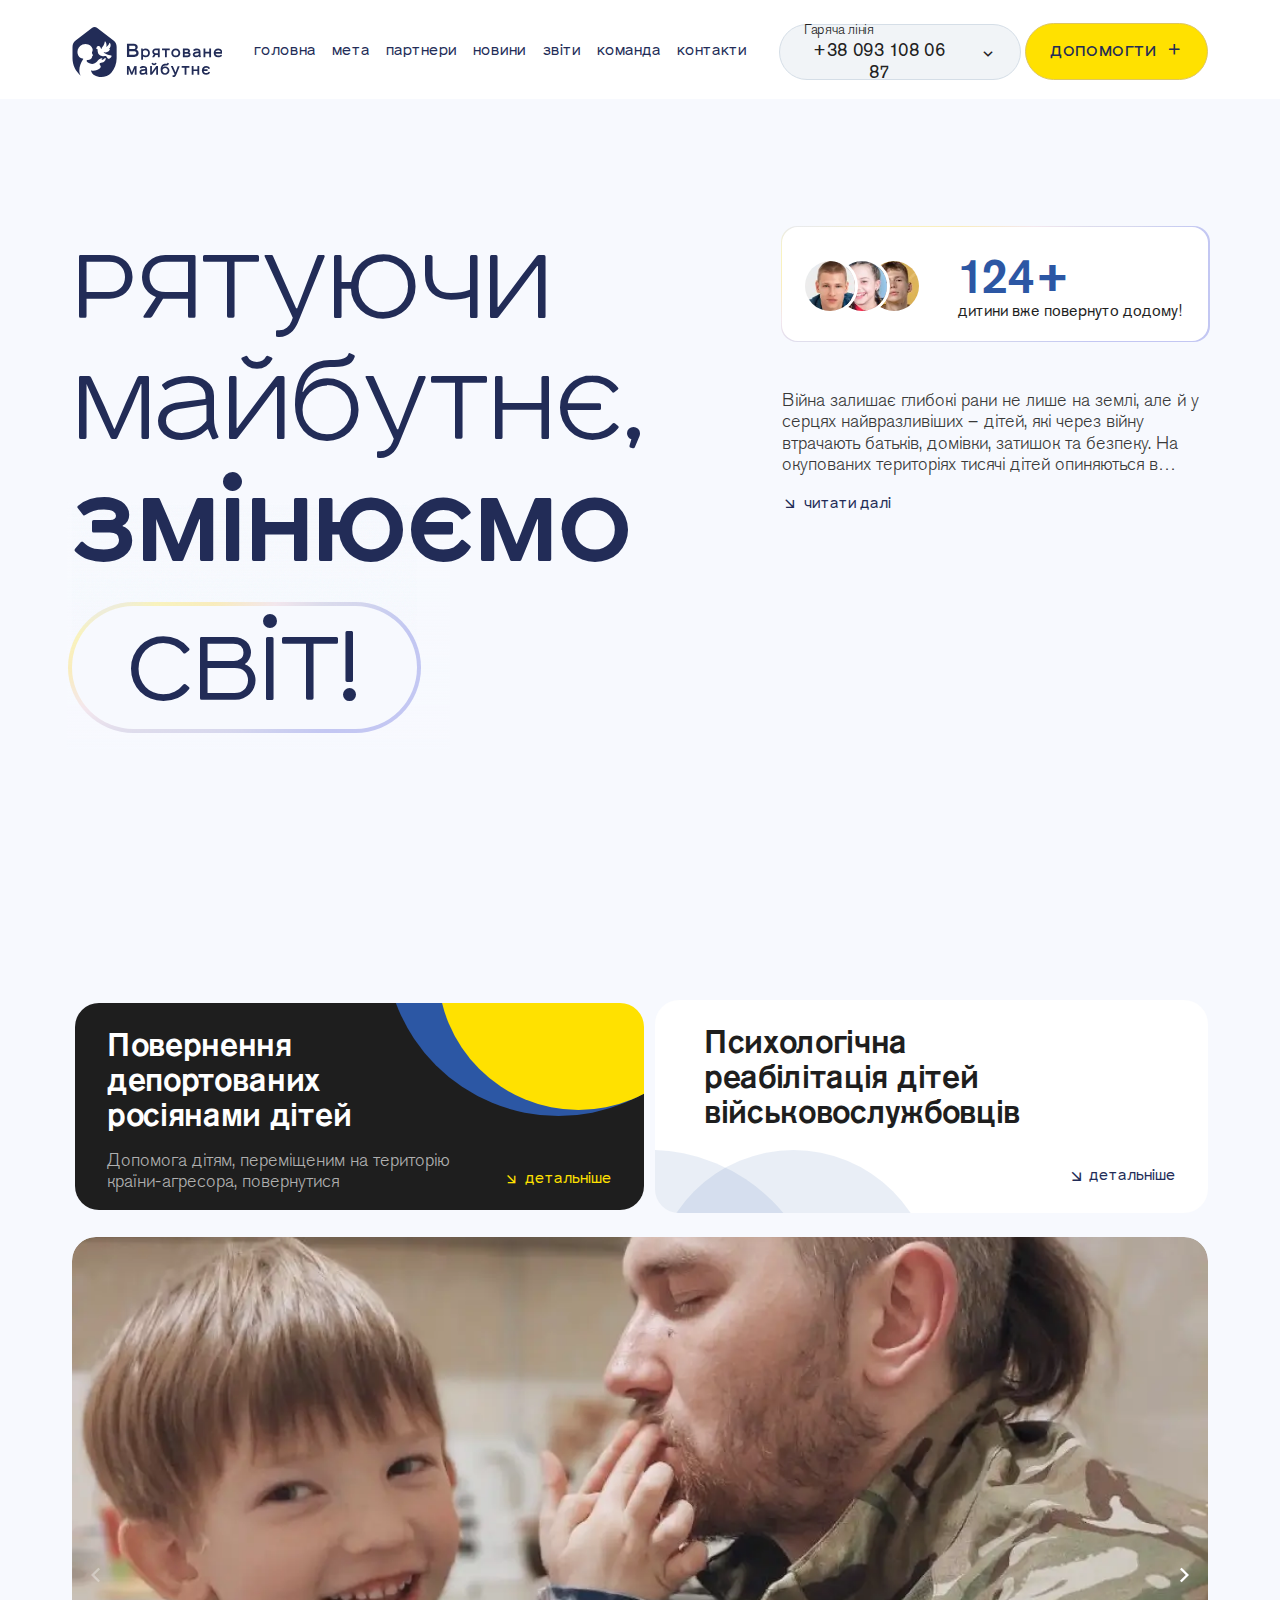
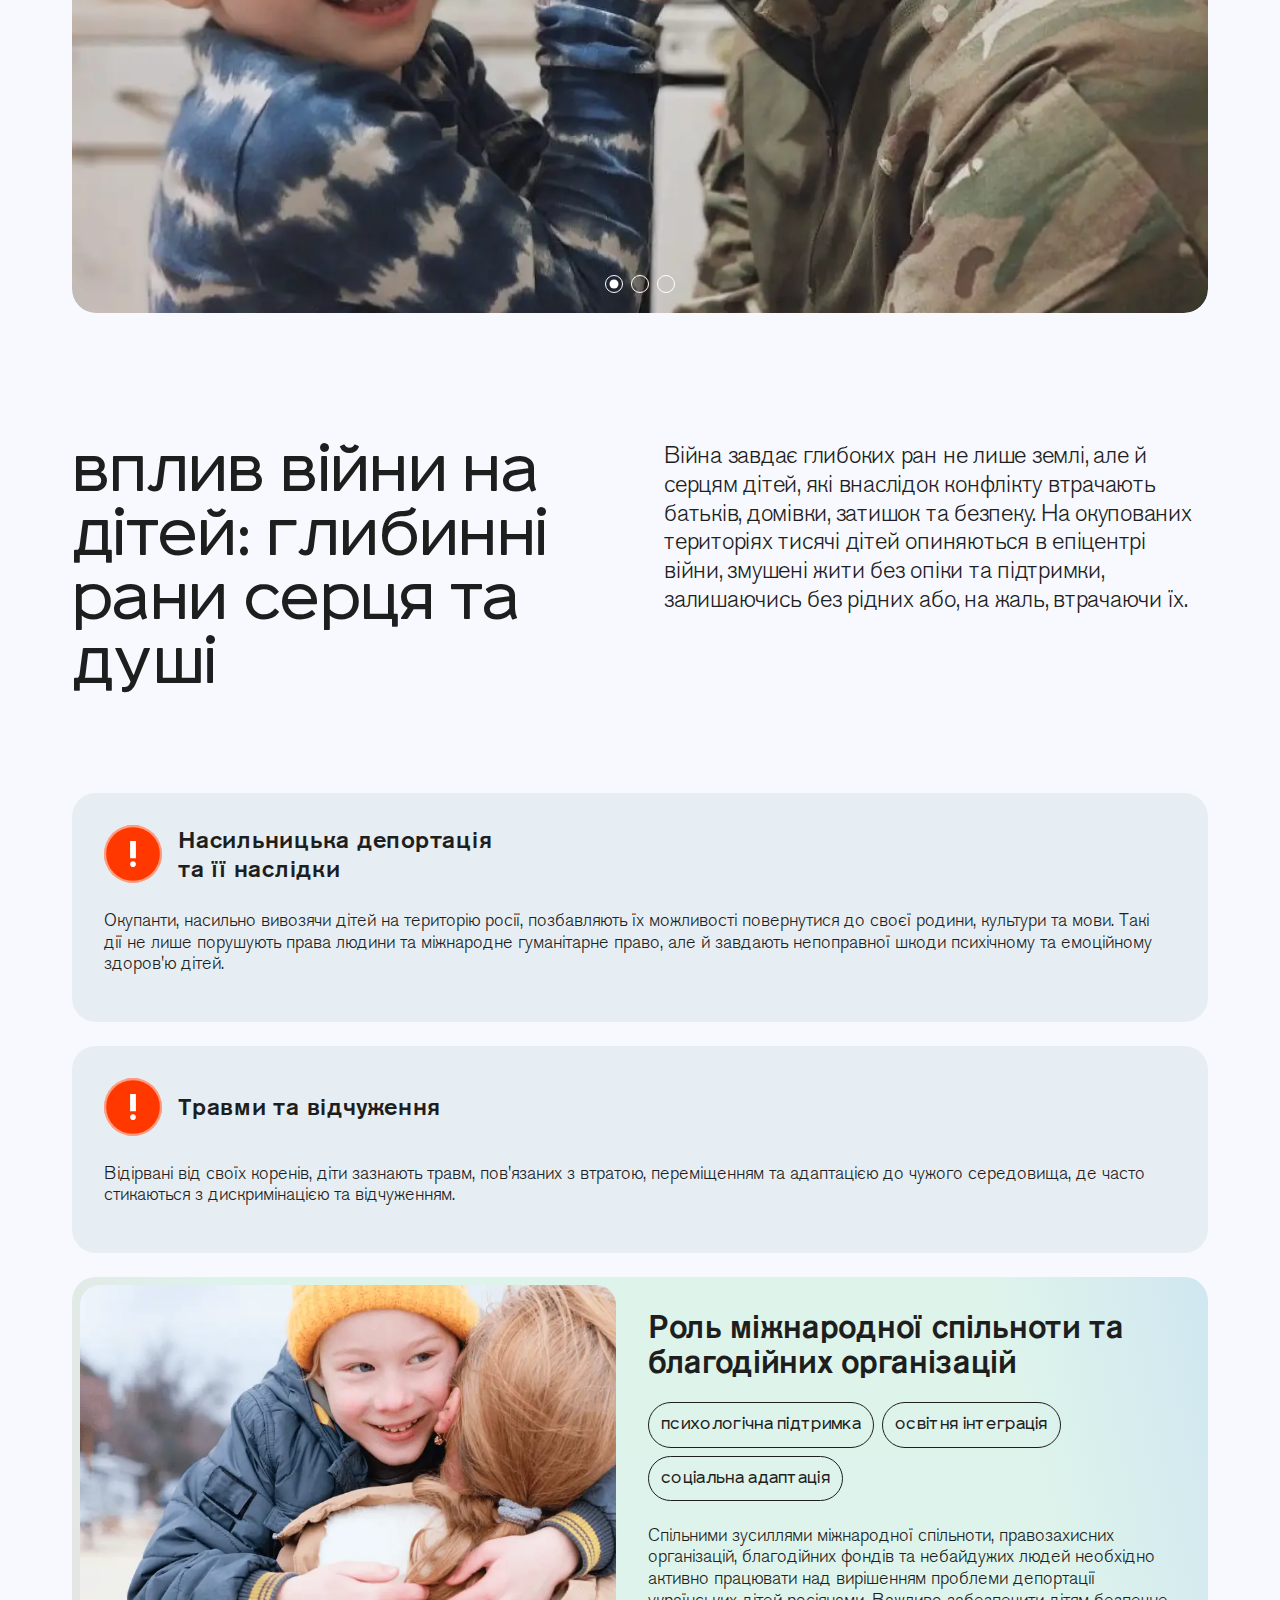
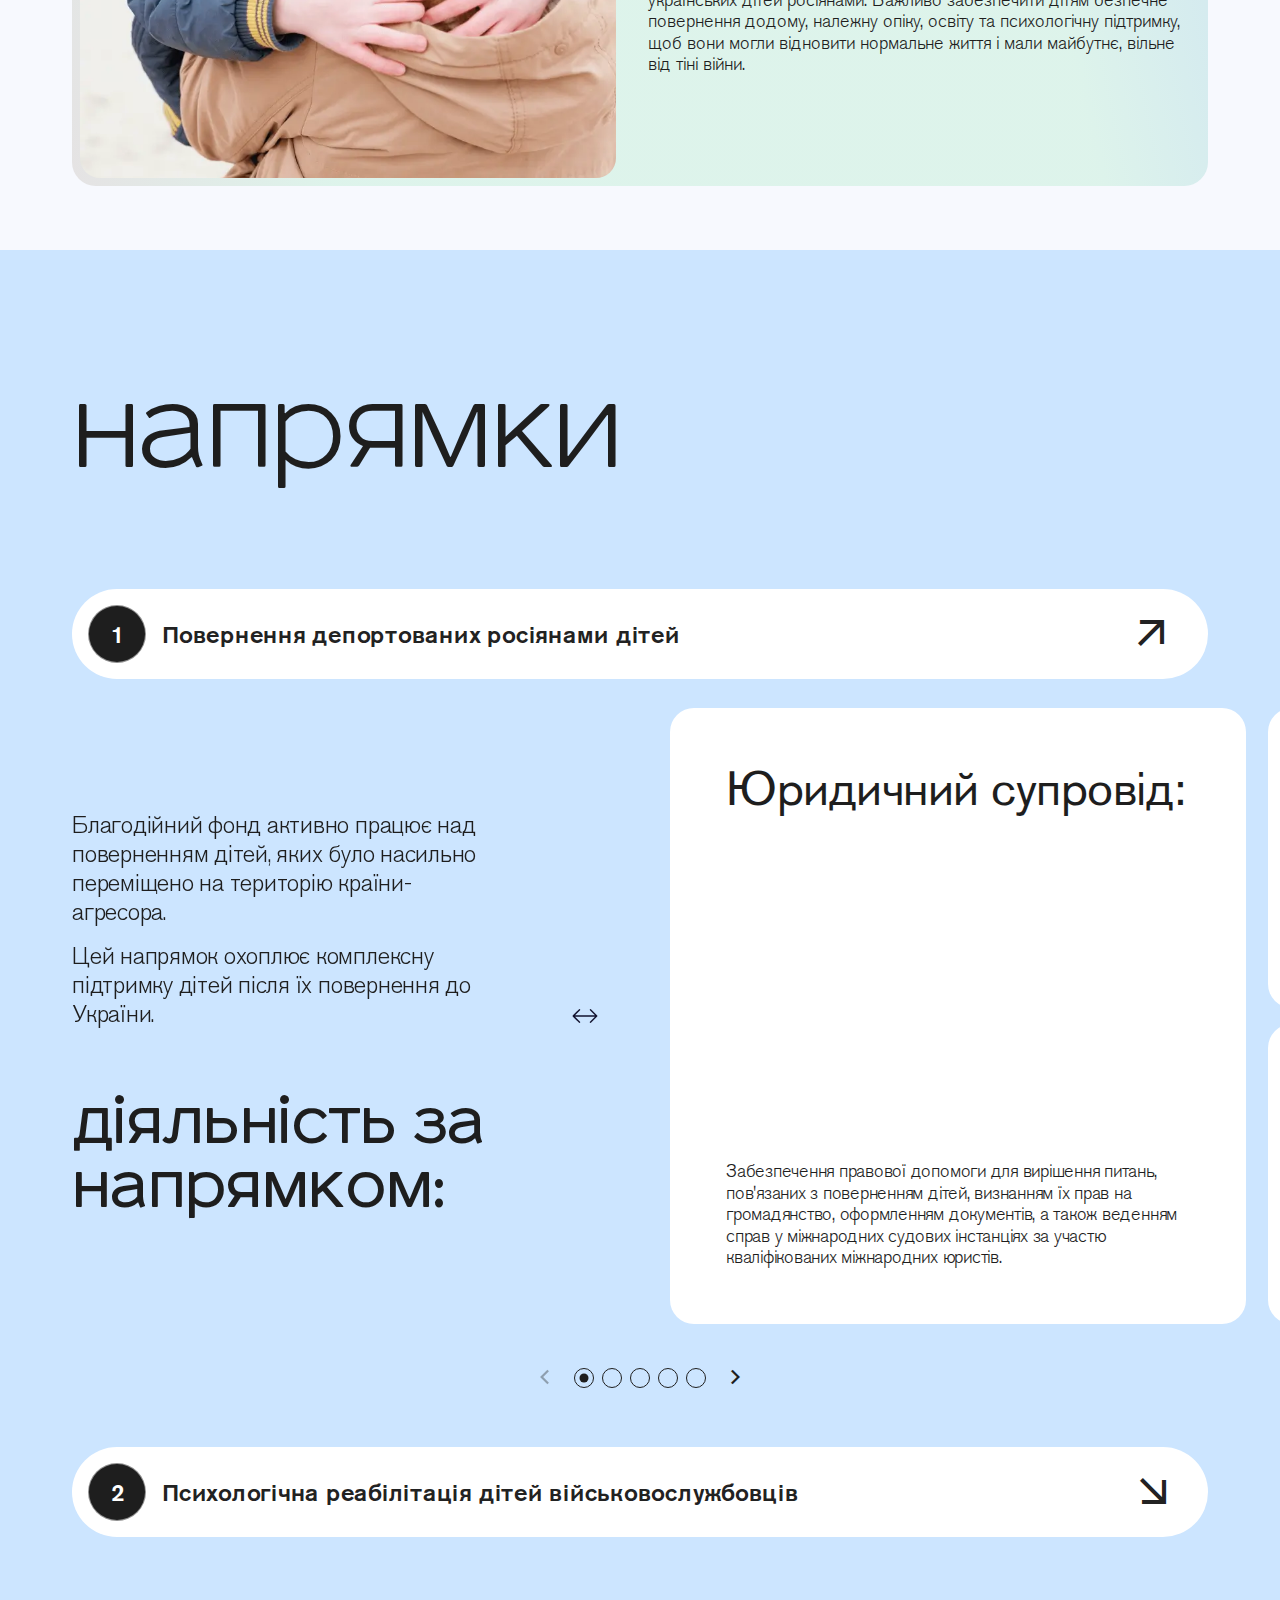
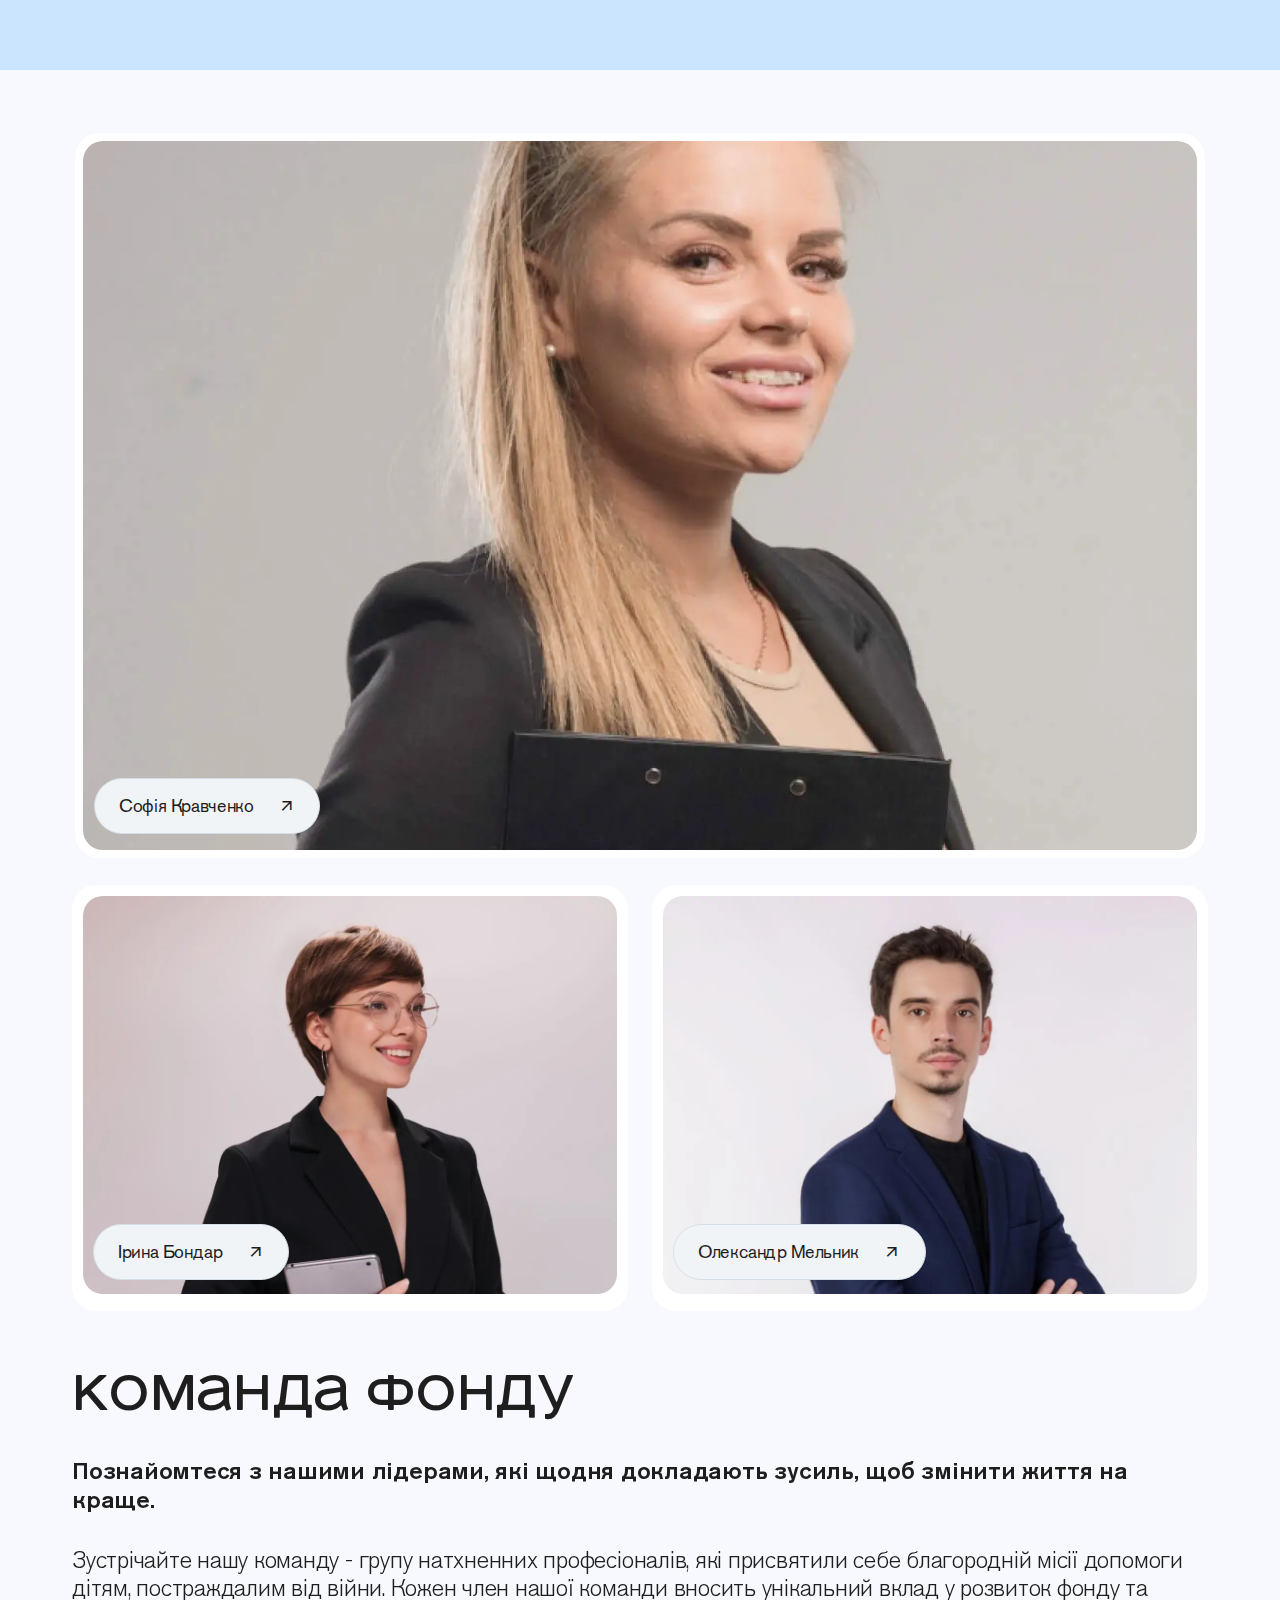
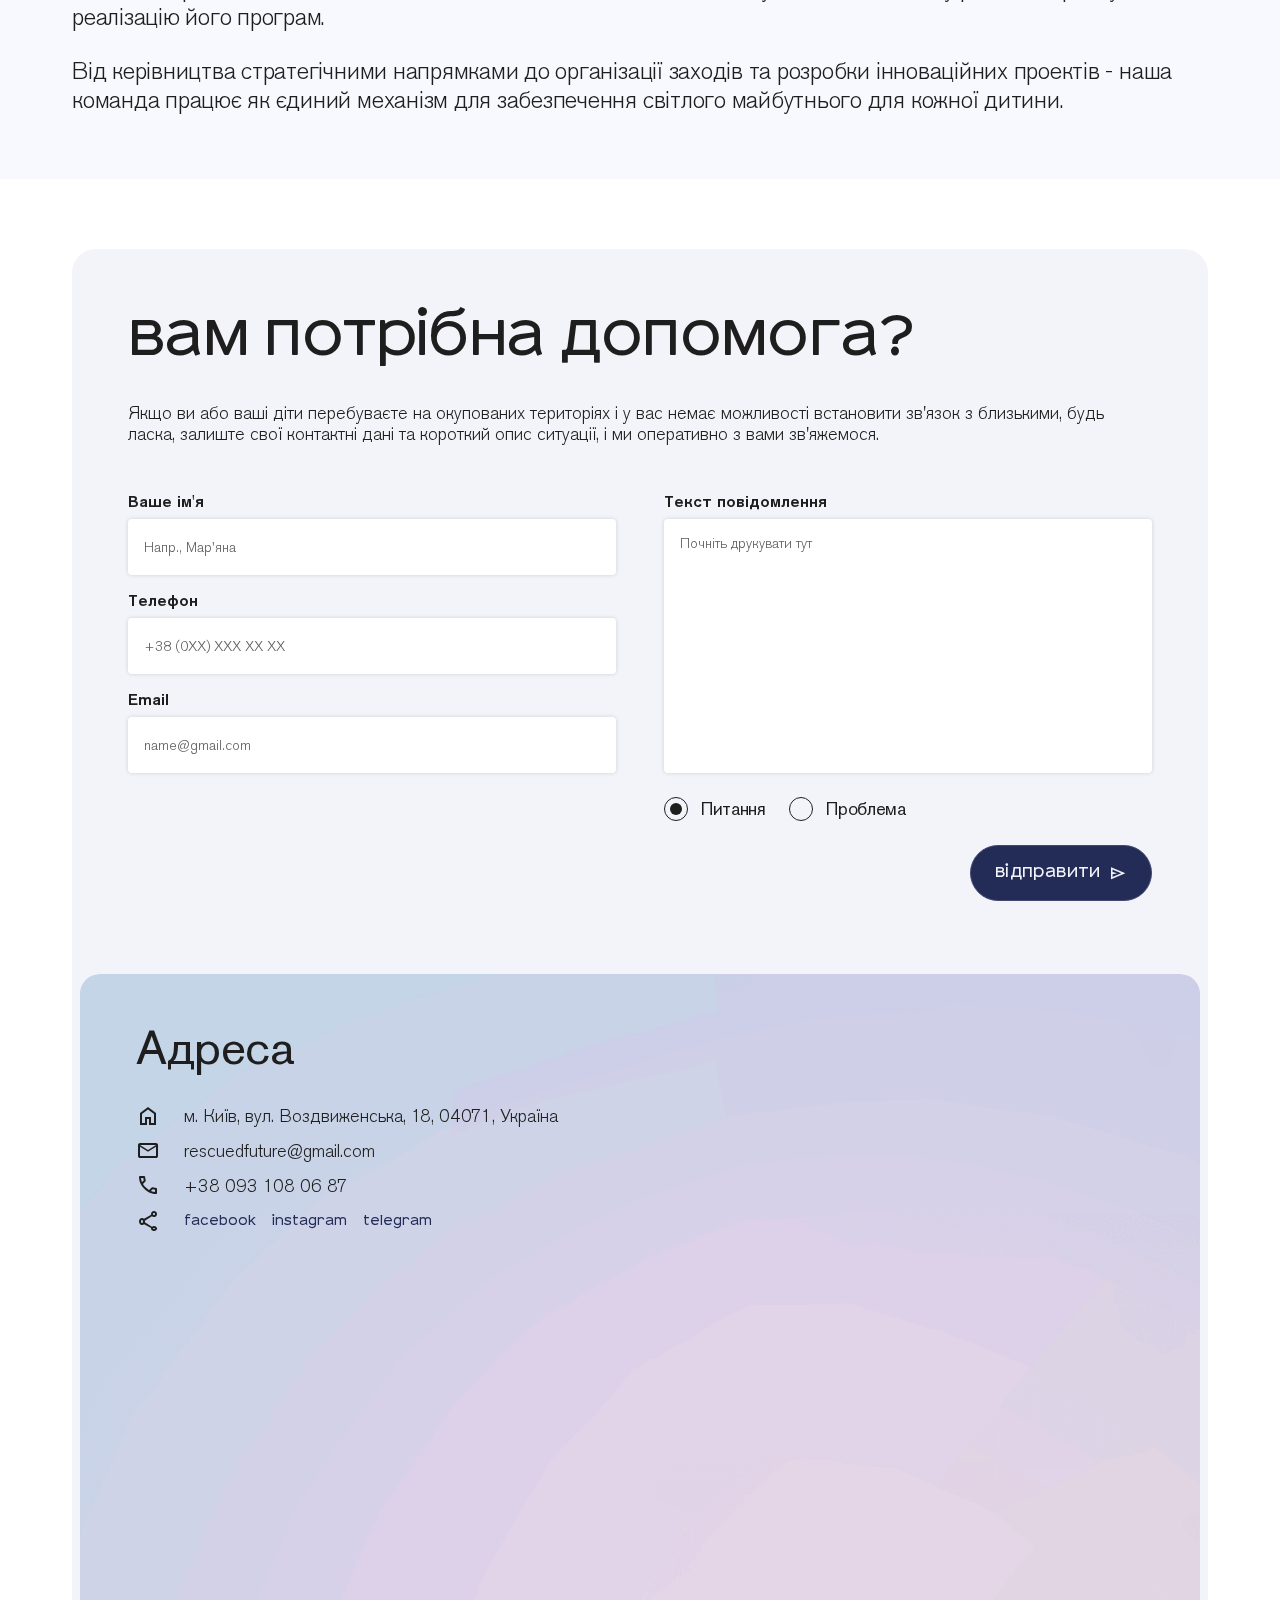
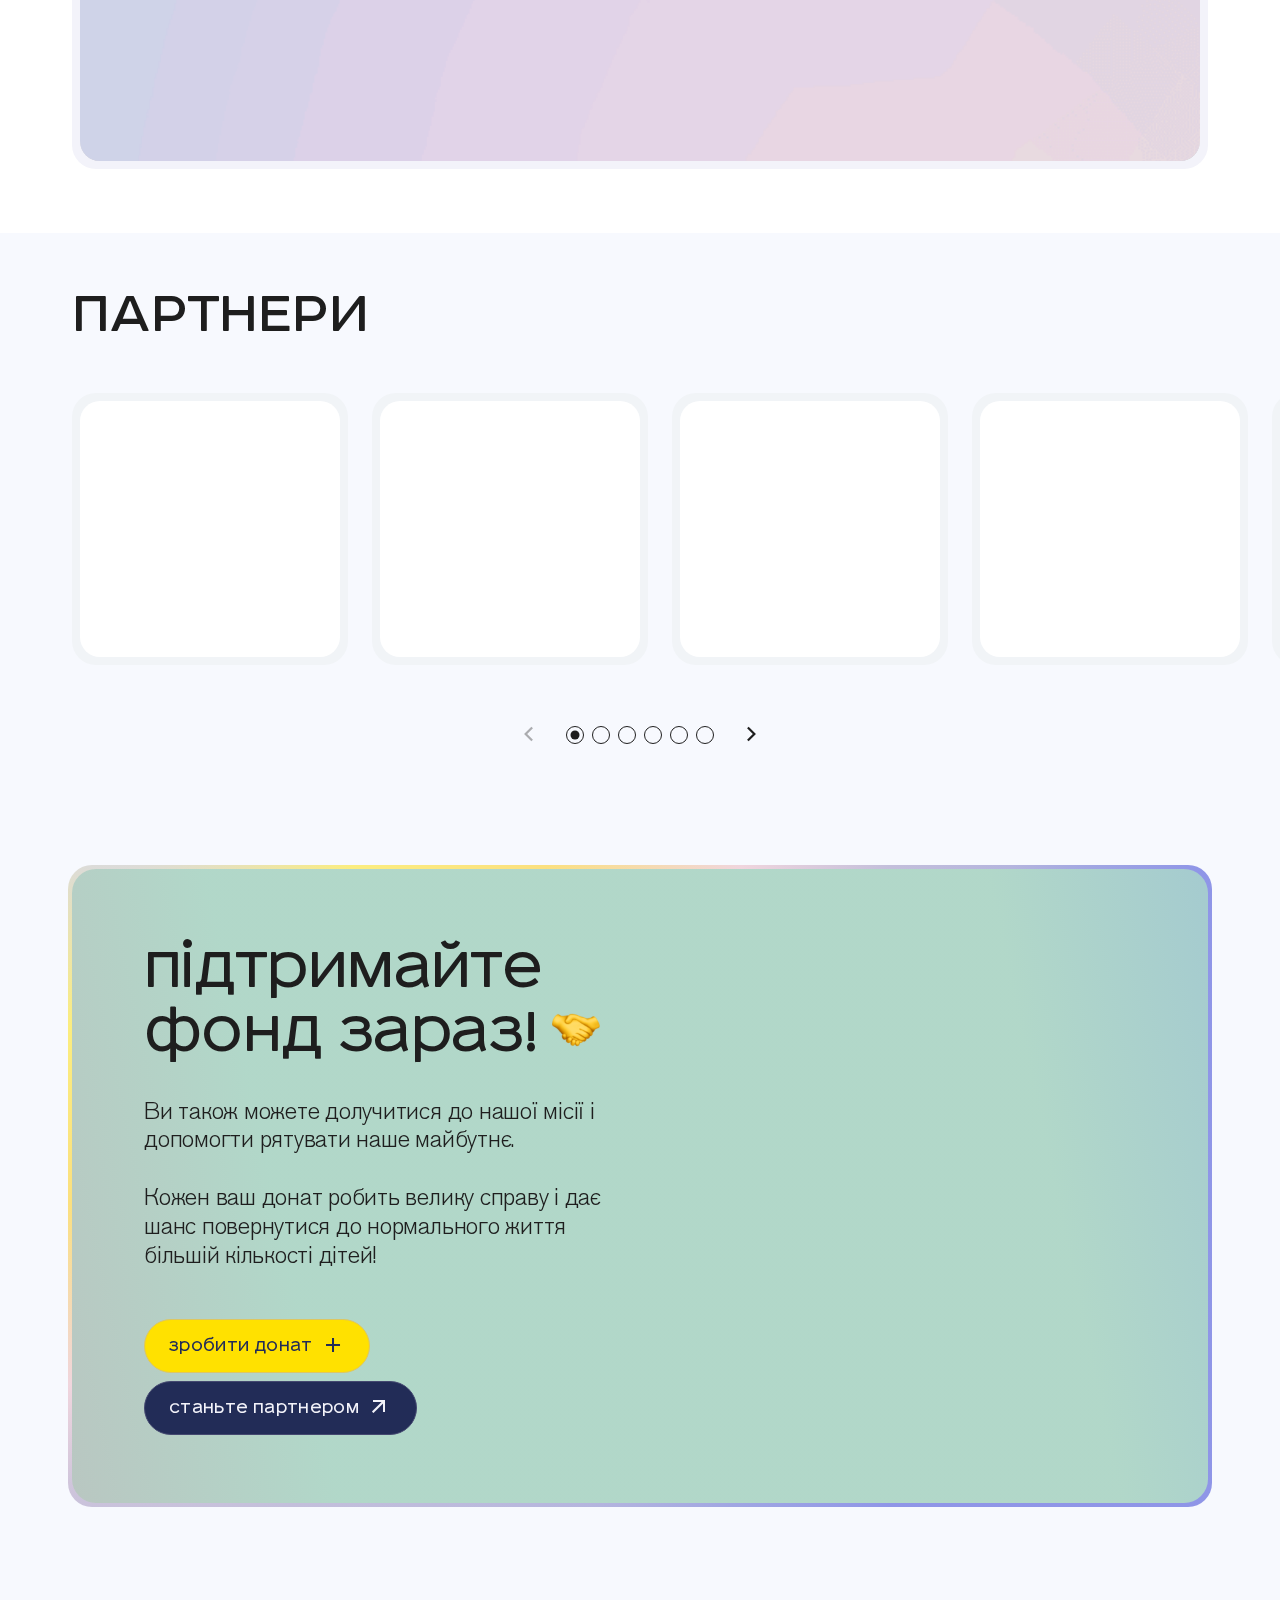
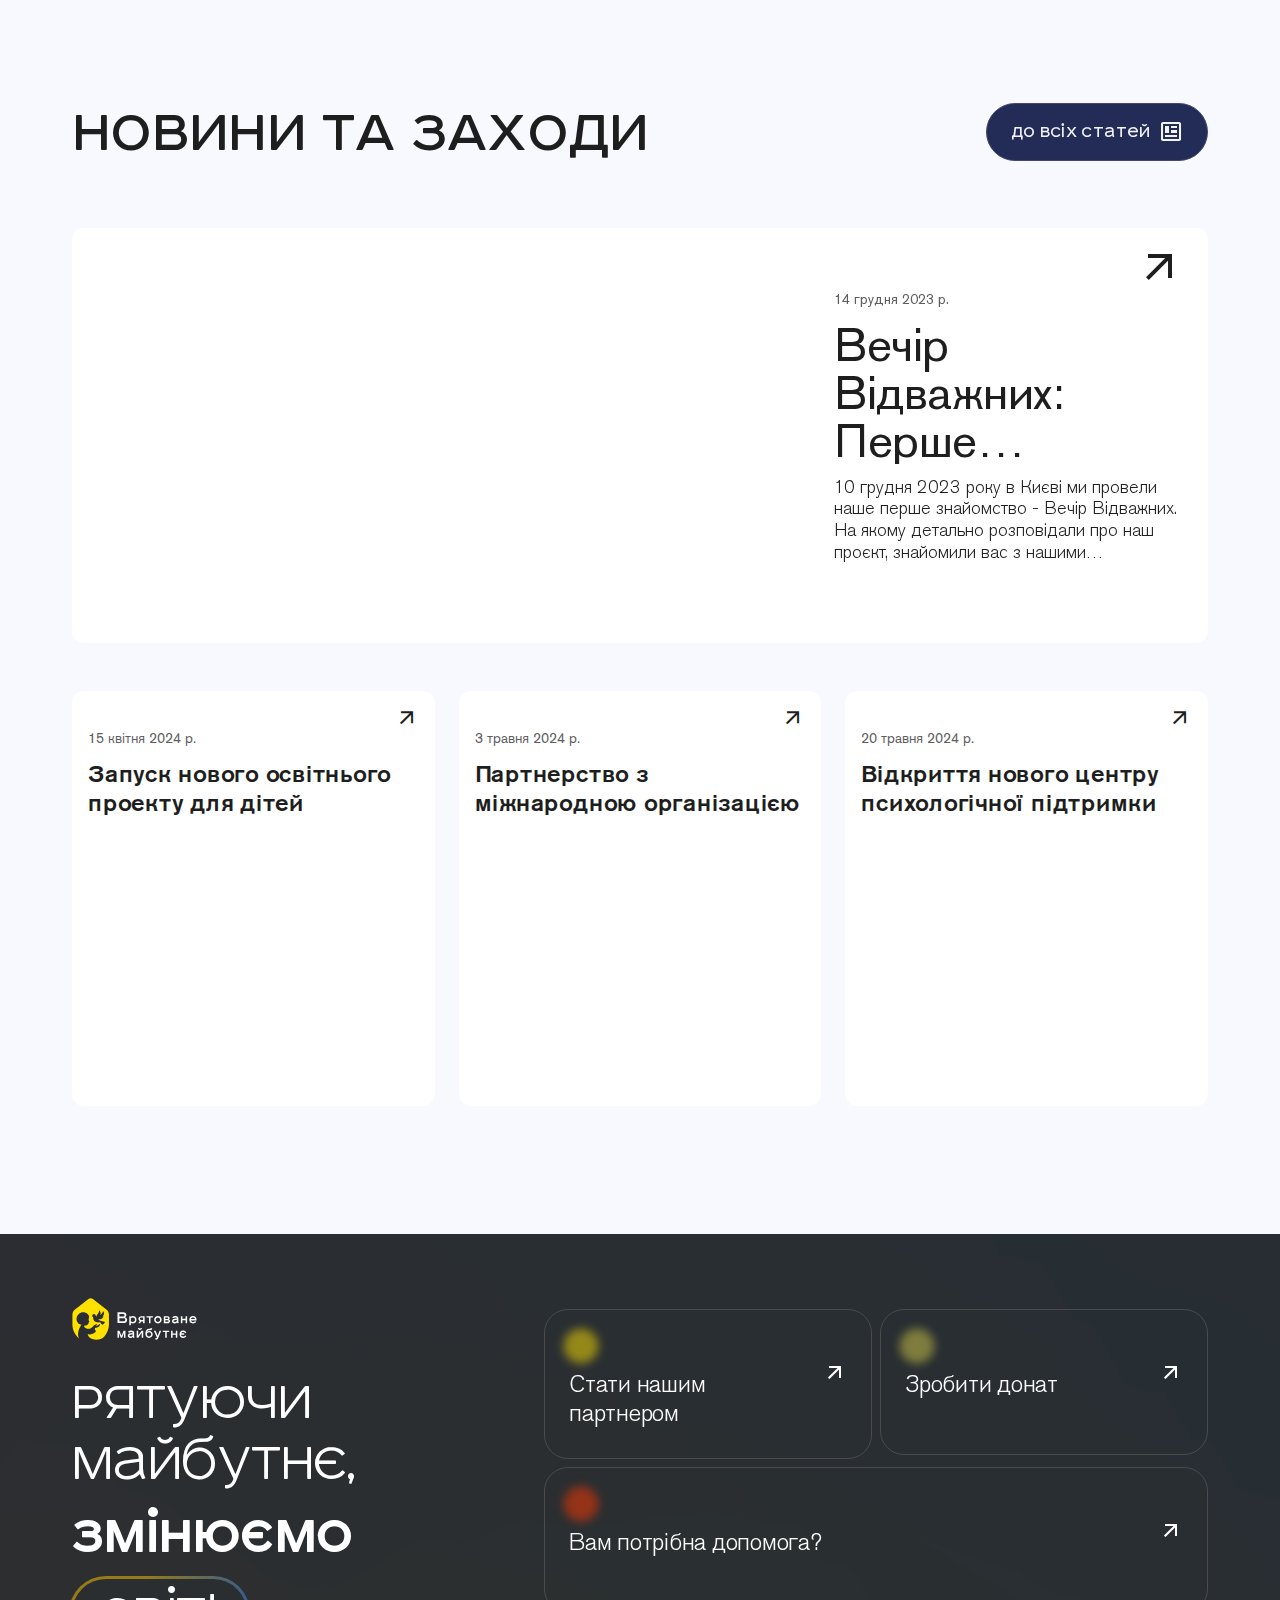
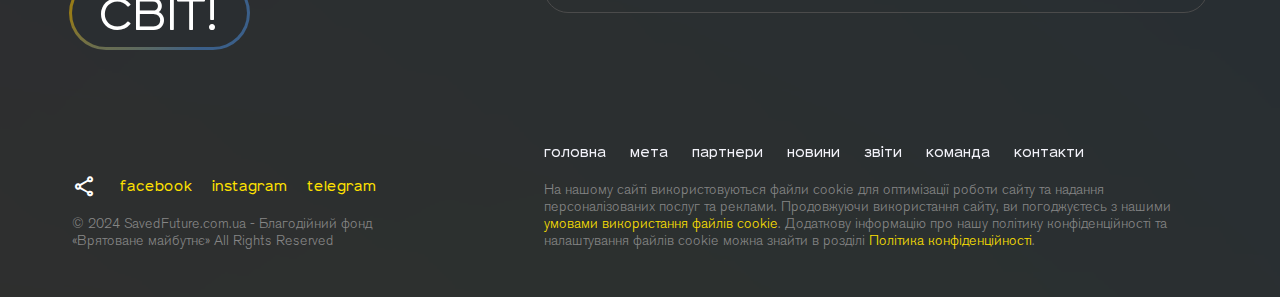
==== commit 7a80d911: "test" ====
--- a/index.html
+++ b/index.html
@@ -189,7 +189,7 @@
       </div>
     </div>
     <div class="video__background">
-      <video src="image/VideoBackground.png" autoplay muted loop  loading="lazy"></video>
+      <video src="image/VideoBackground.mp4" autoplay muted loop  loading="lazy"></video>
     </div>
   </div>
 
@@ -275,7 +275,7 @@
       </div>
     </div>
     <div class="video__background">
-      <video src="image/VideoBackground.png" autoplay muted loop  loading="lazy"></video>
+      <video src="image/VideoBackground.mp4" autoplay muted loop  loading="lazy"></video>
     </div>
   </div>
 
@@ -435,7 +435,7 @@
       </div>
     </div>
     <div class="video__background">
-      <video src="image/VideoBackground.png" autoplay muted loop  loading="lazy"></video>
+      <video src="image/VideoBackground.mp4" autoplay muted loop  loading="lazy"></video>
     </div>
   </div>
 
@@ -553,7 +553,7 @@
       </div>
     </div>
     <div class="video__background">
-      <video src="image/VideoBackground.png" autoplay muted loop  loading="lazy"></video>
+      <video src="image/VideoBackground.mp4" autoplay muted loop  loading="lazy"></video>
     </div>
   </div>
 
@@ -619,7 +619,7 @@
   <!-- Header -->
   <header class="header">
     <div class="video__background">
-      <video src="image/VideoBackground.png" autoplay muted loop  loading="lazy"></video>
+      <video src="image/VideoBackground.mp4" autoplay muted loop  loading="lazy"></video>
     </div>
     <div class="wrapper">
       <div class="header__container">
@@ -697,7 +697,7 @@
         <div class="hero__left--button">
           <a href="#" class="hero__cta-link">світ!</a>
           <div class="video__animation">
-            <video src="image/video-btn.png" autoplay muted loop  loading="lazy"></video>
+            <video src="image/video-btn.mp4" autoplay muted loop  loading="lazy"></video>
           </div>
         </div>
       </div>
@@ -749,7 +749,7 @@
       <div class="gallery__box">
         <div class="gallery__box--left">
           <div class="gallery__box--left-top">
-            <video src="image/video-banner.png" autoplay muted loop loading="lazy"></video>
+            <video src="image/video-banner.mp4" autoplay muted loop loading="lazy"></video>
           </div>
           <div class="swiper-slider gallery-slider gallery__box--left-main">
             <div class="swiper-wrapper">
@@ -1949,10 +1949,10 @@
     </div>
   </div>
 
-  <script src="script/jquery-3.7.0.min.js" defer></script>
-  <script src="script/swiper-bundle.min.js" defer></script>
-  <script src="script/jquery.fancybox.min.js" defer></script>
-  <script src="script/script.js" defer></script>
+  <script src="script/jquery-3.7.0.min.js"></script>
+  <script src="script/swiper-bundle.min.js"></script>
+  <script src="script/jquery.fancybox.min.js"></script>
+  <script src="script/script.js"></script>
 
   <script>
       // Loader
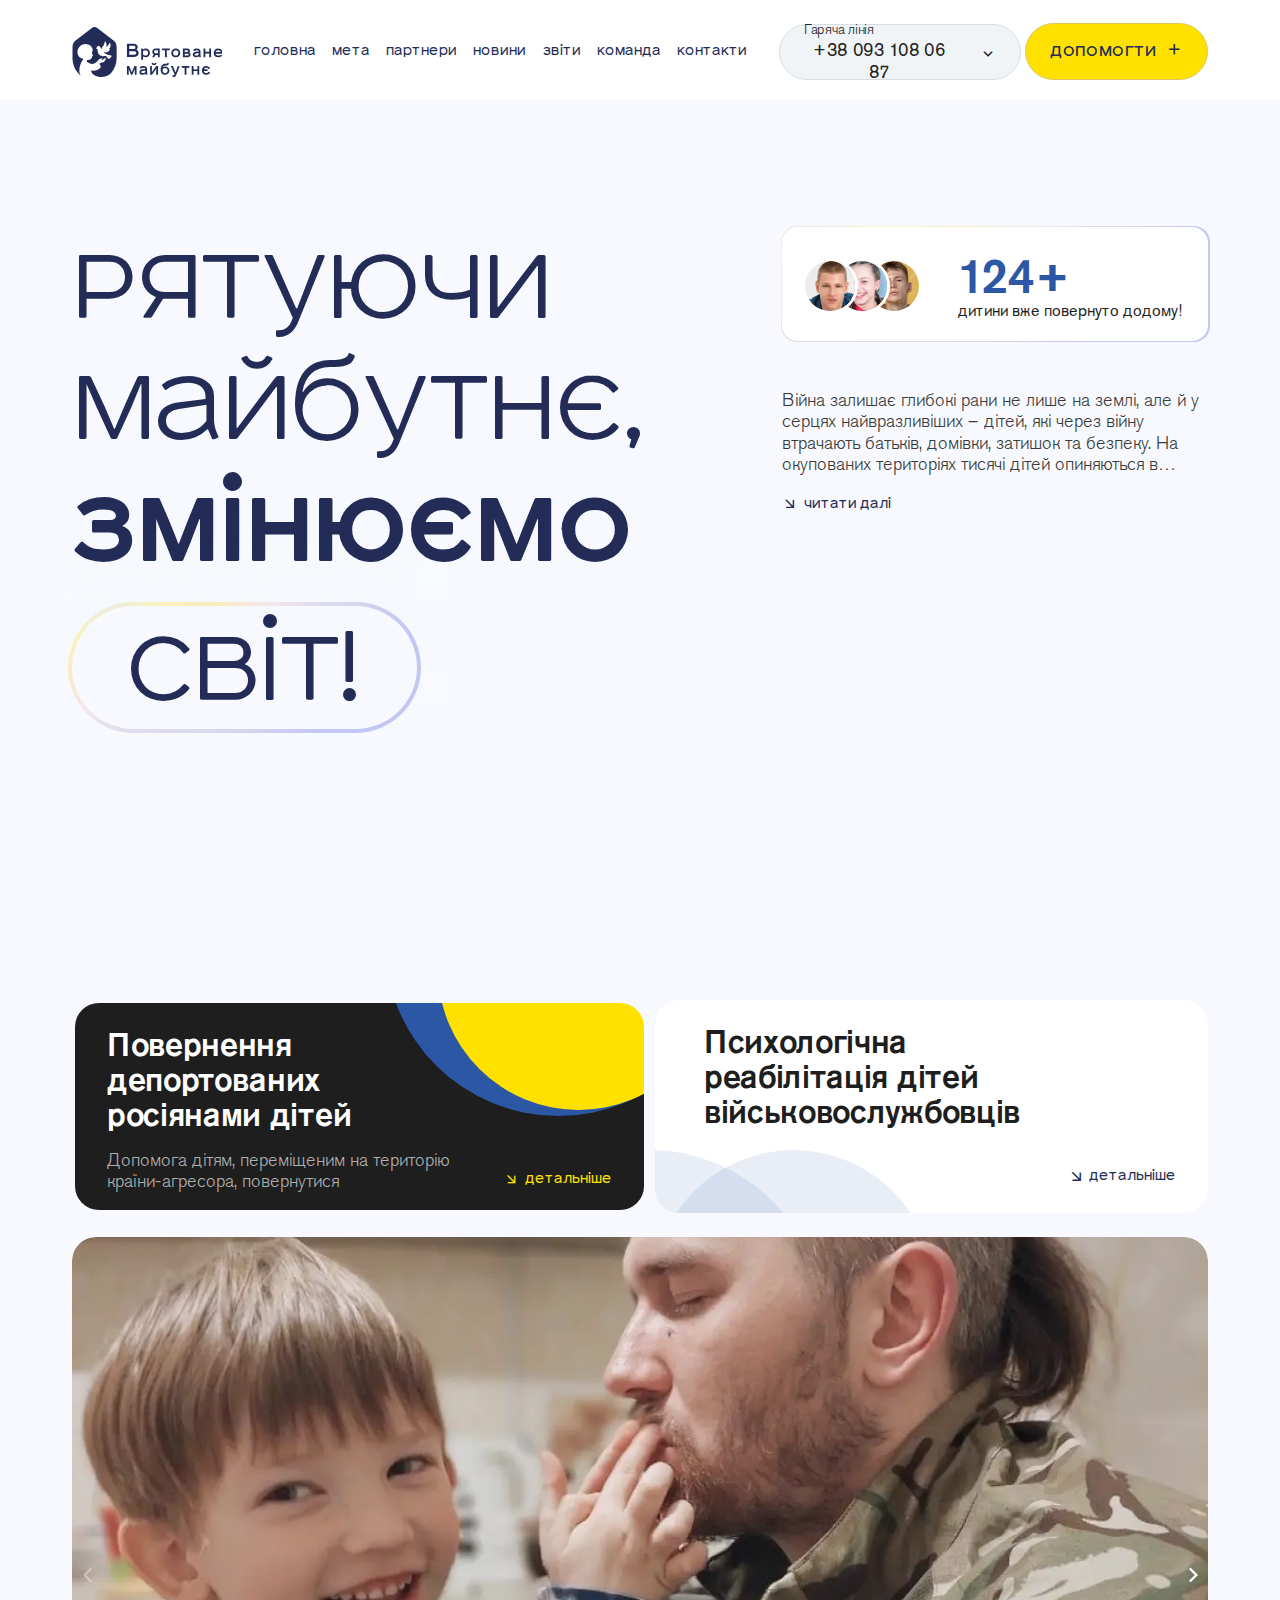
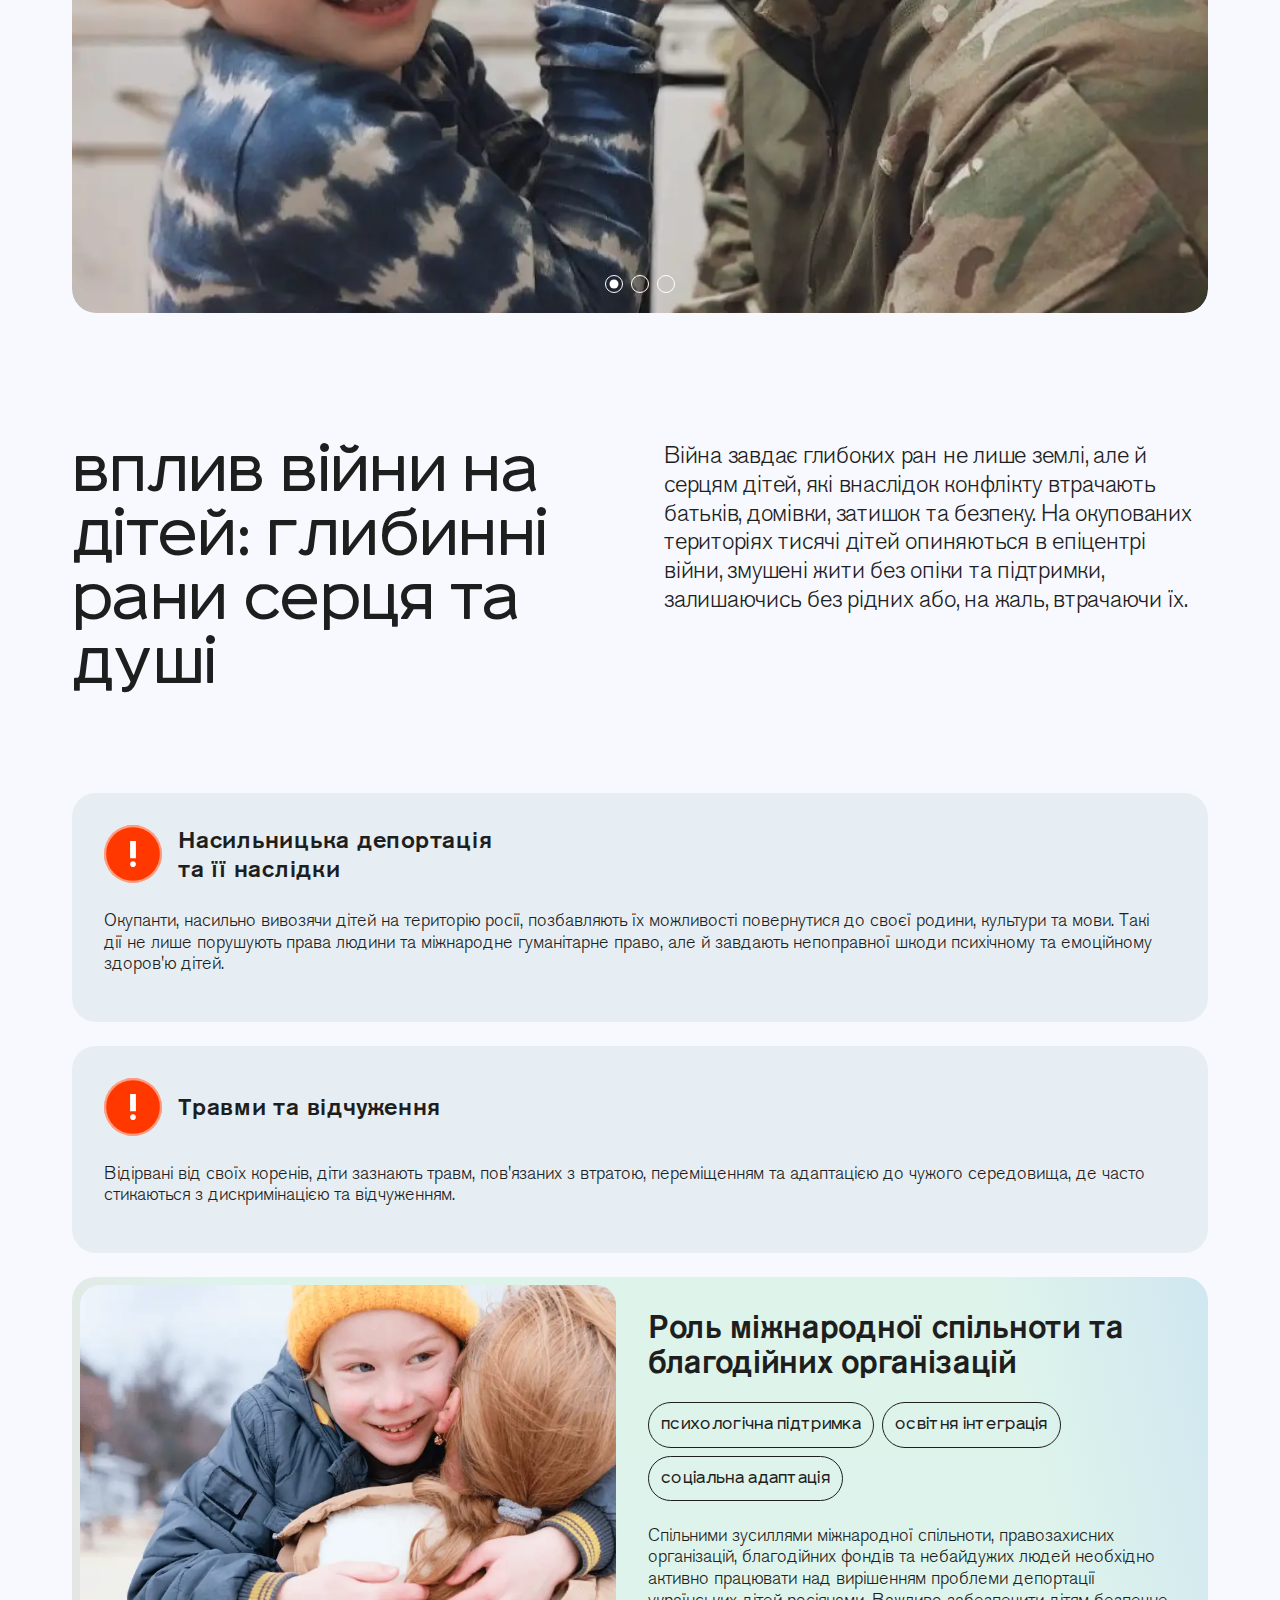
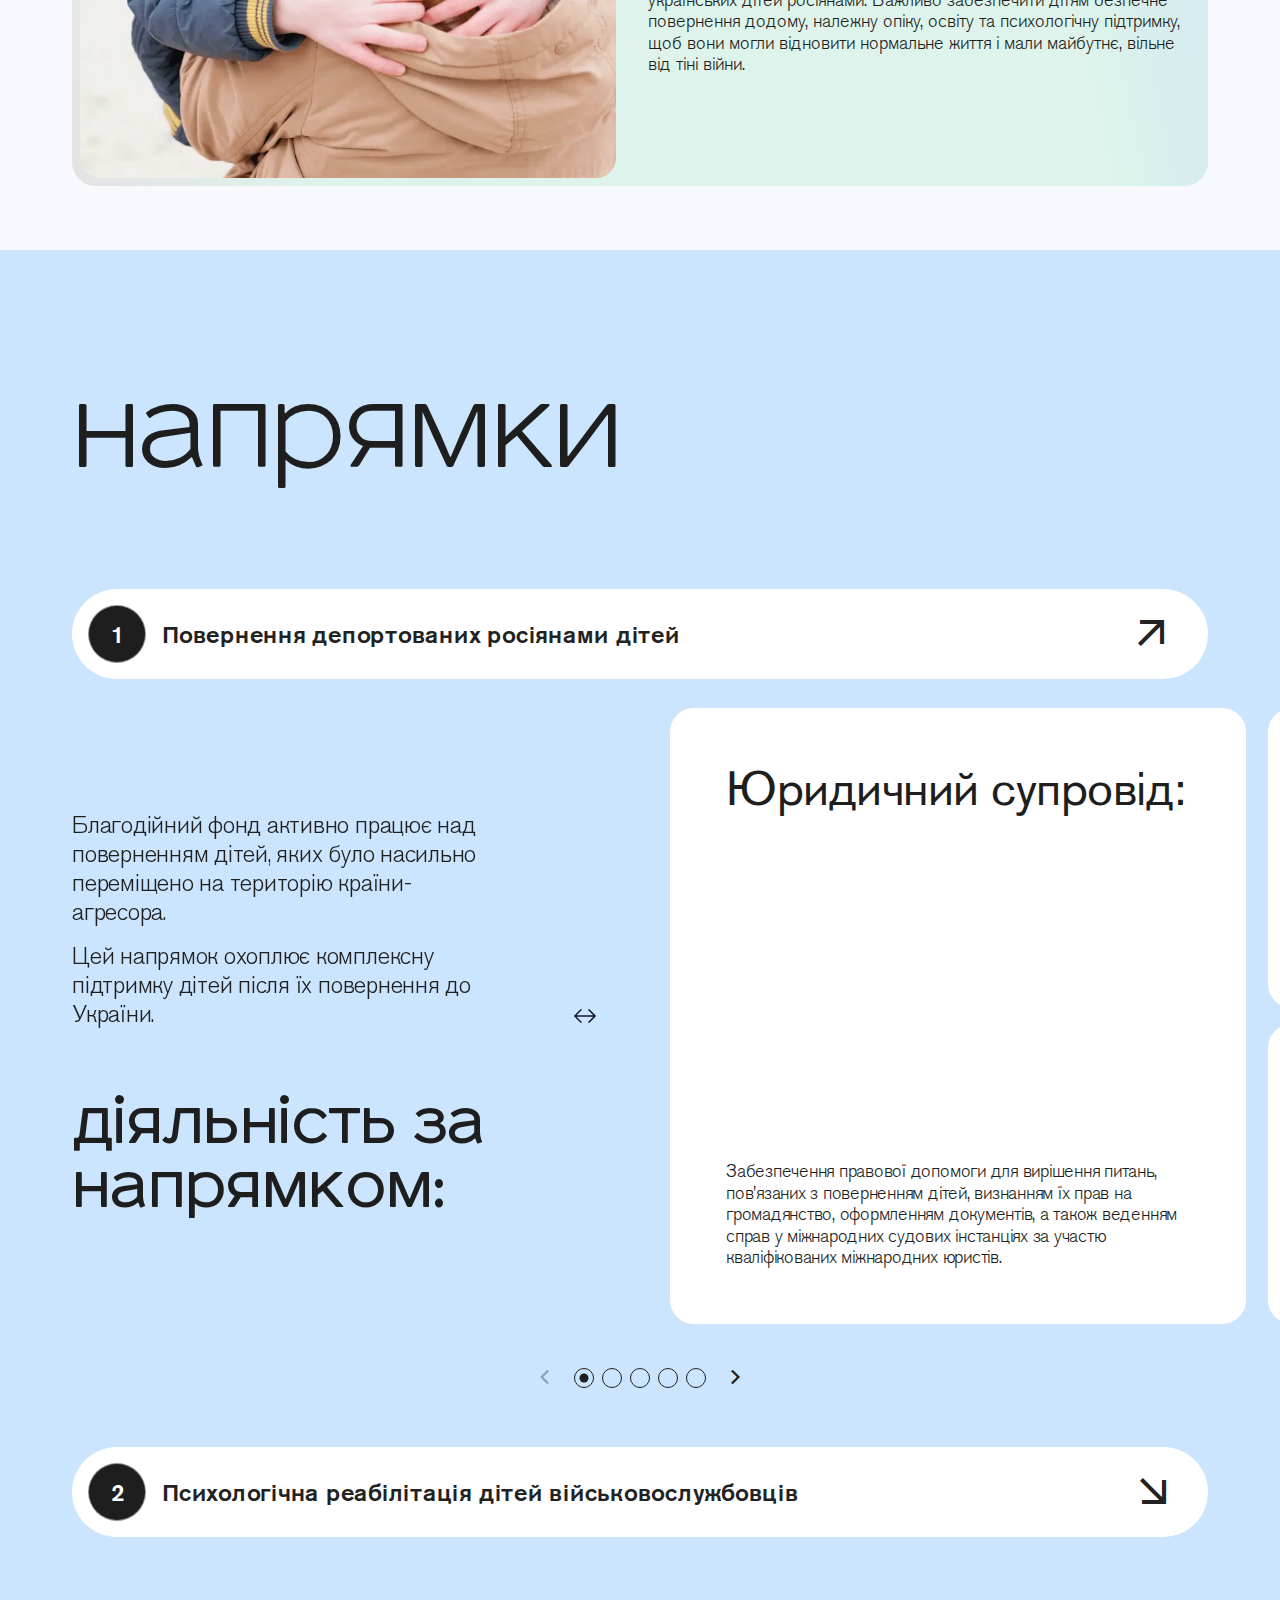
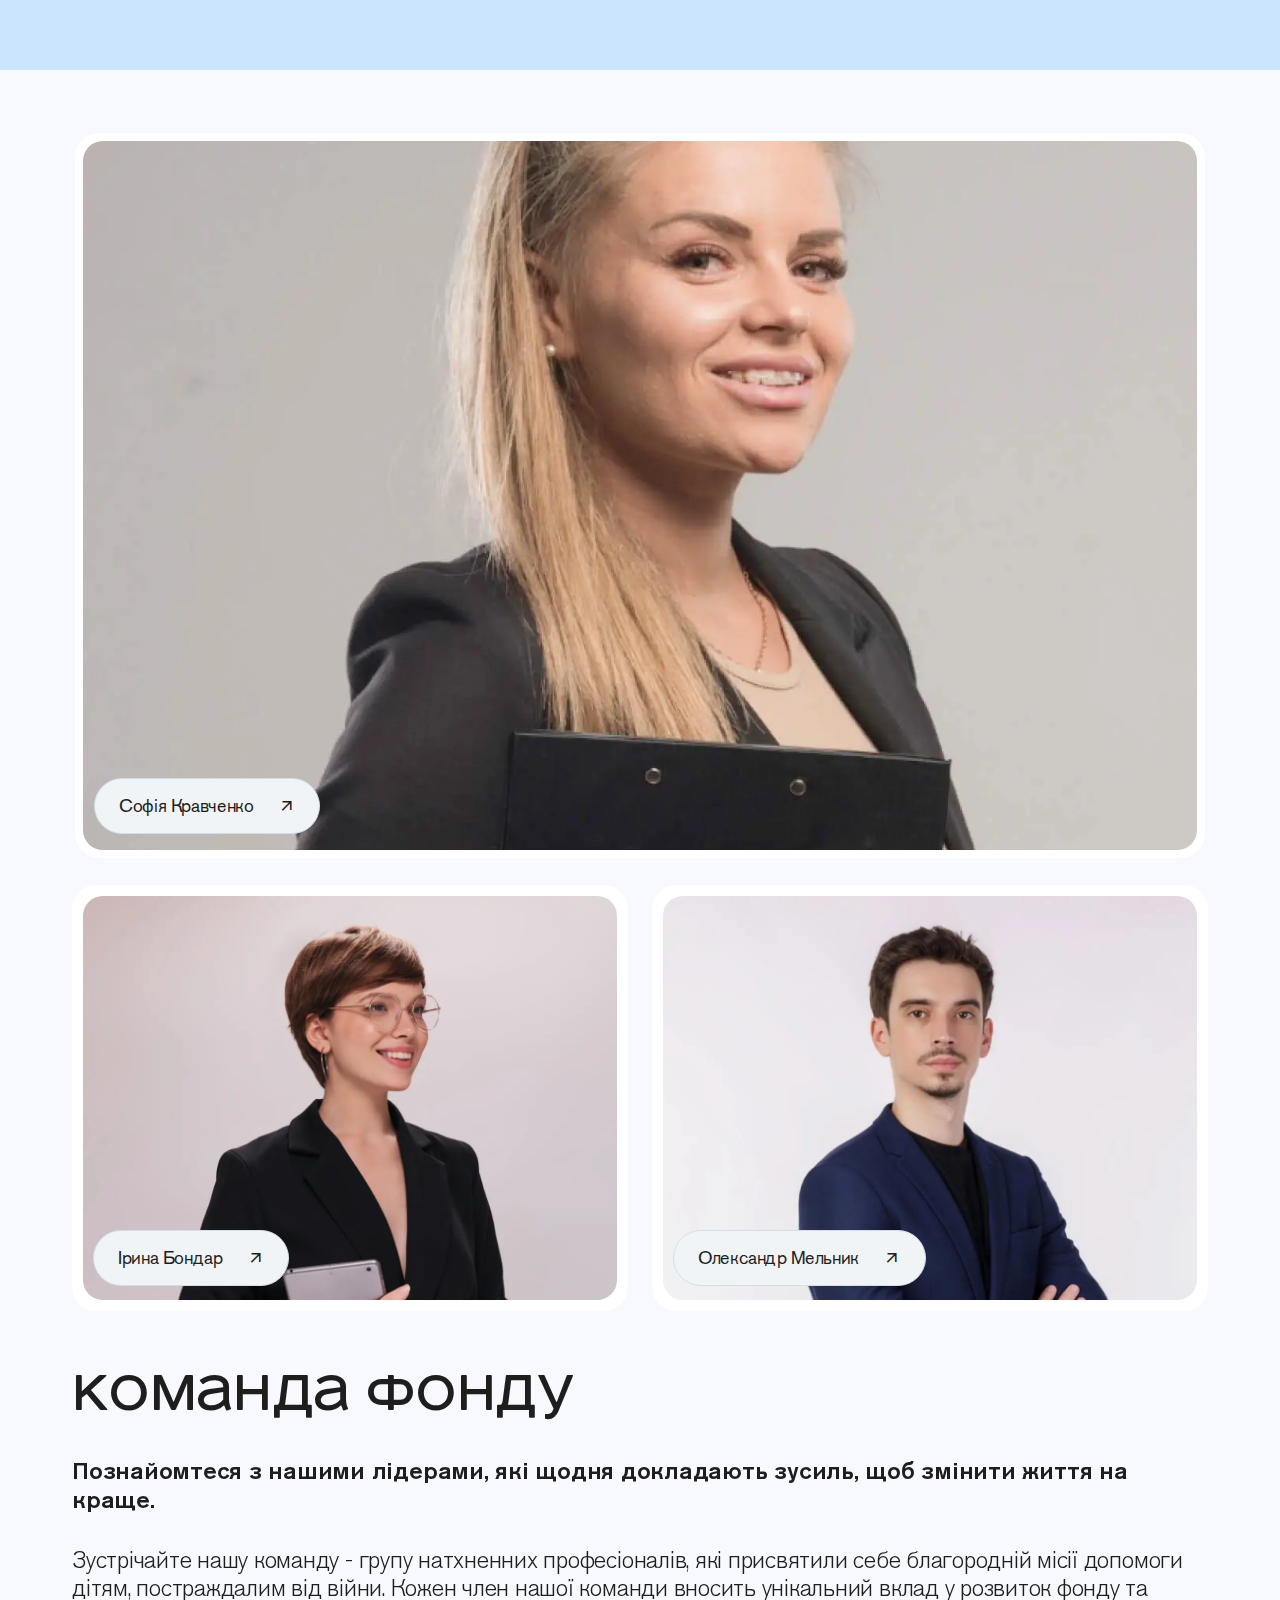
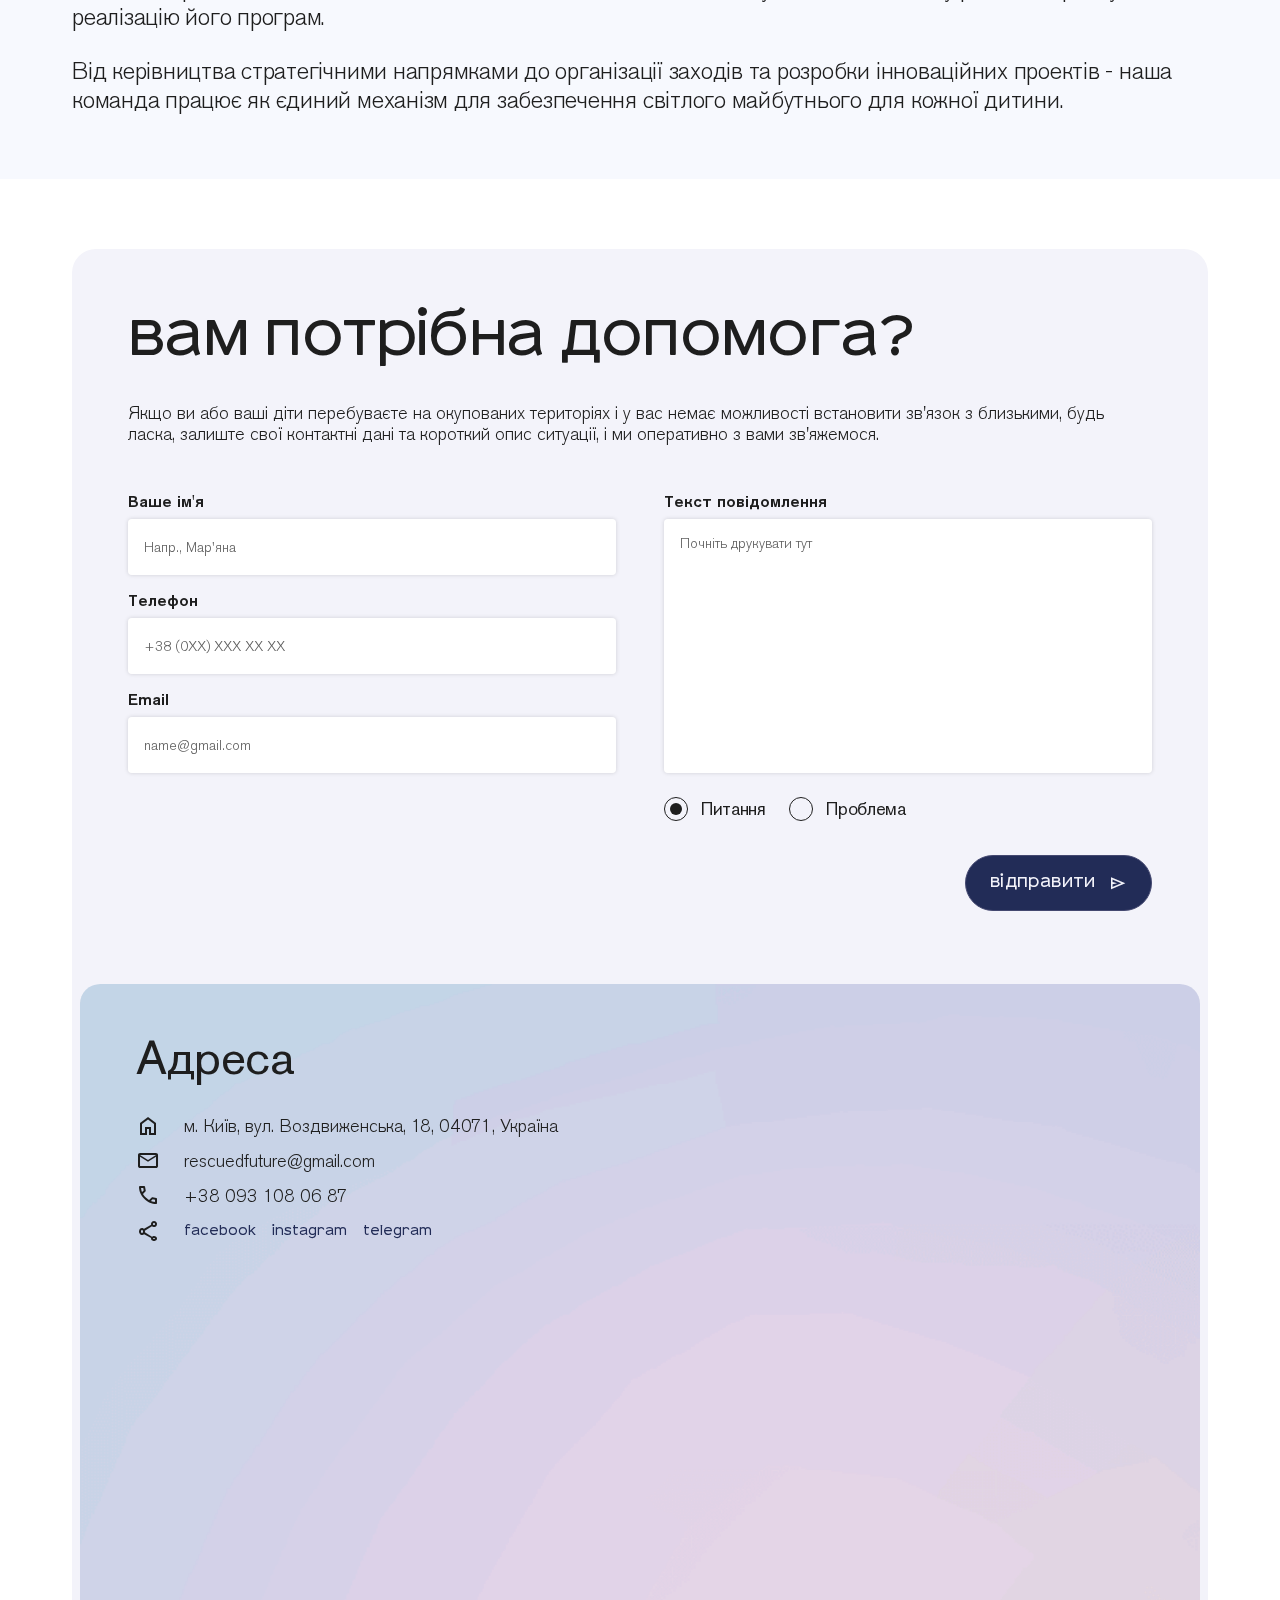
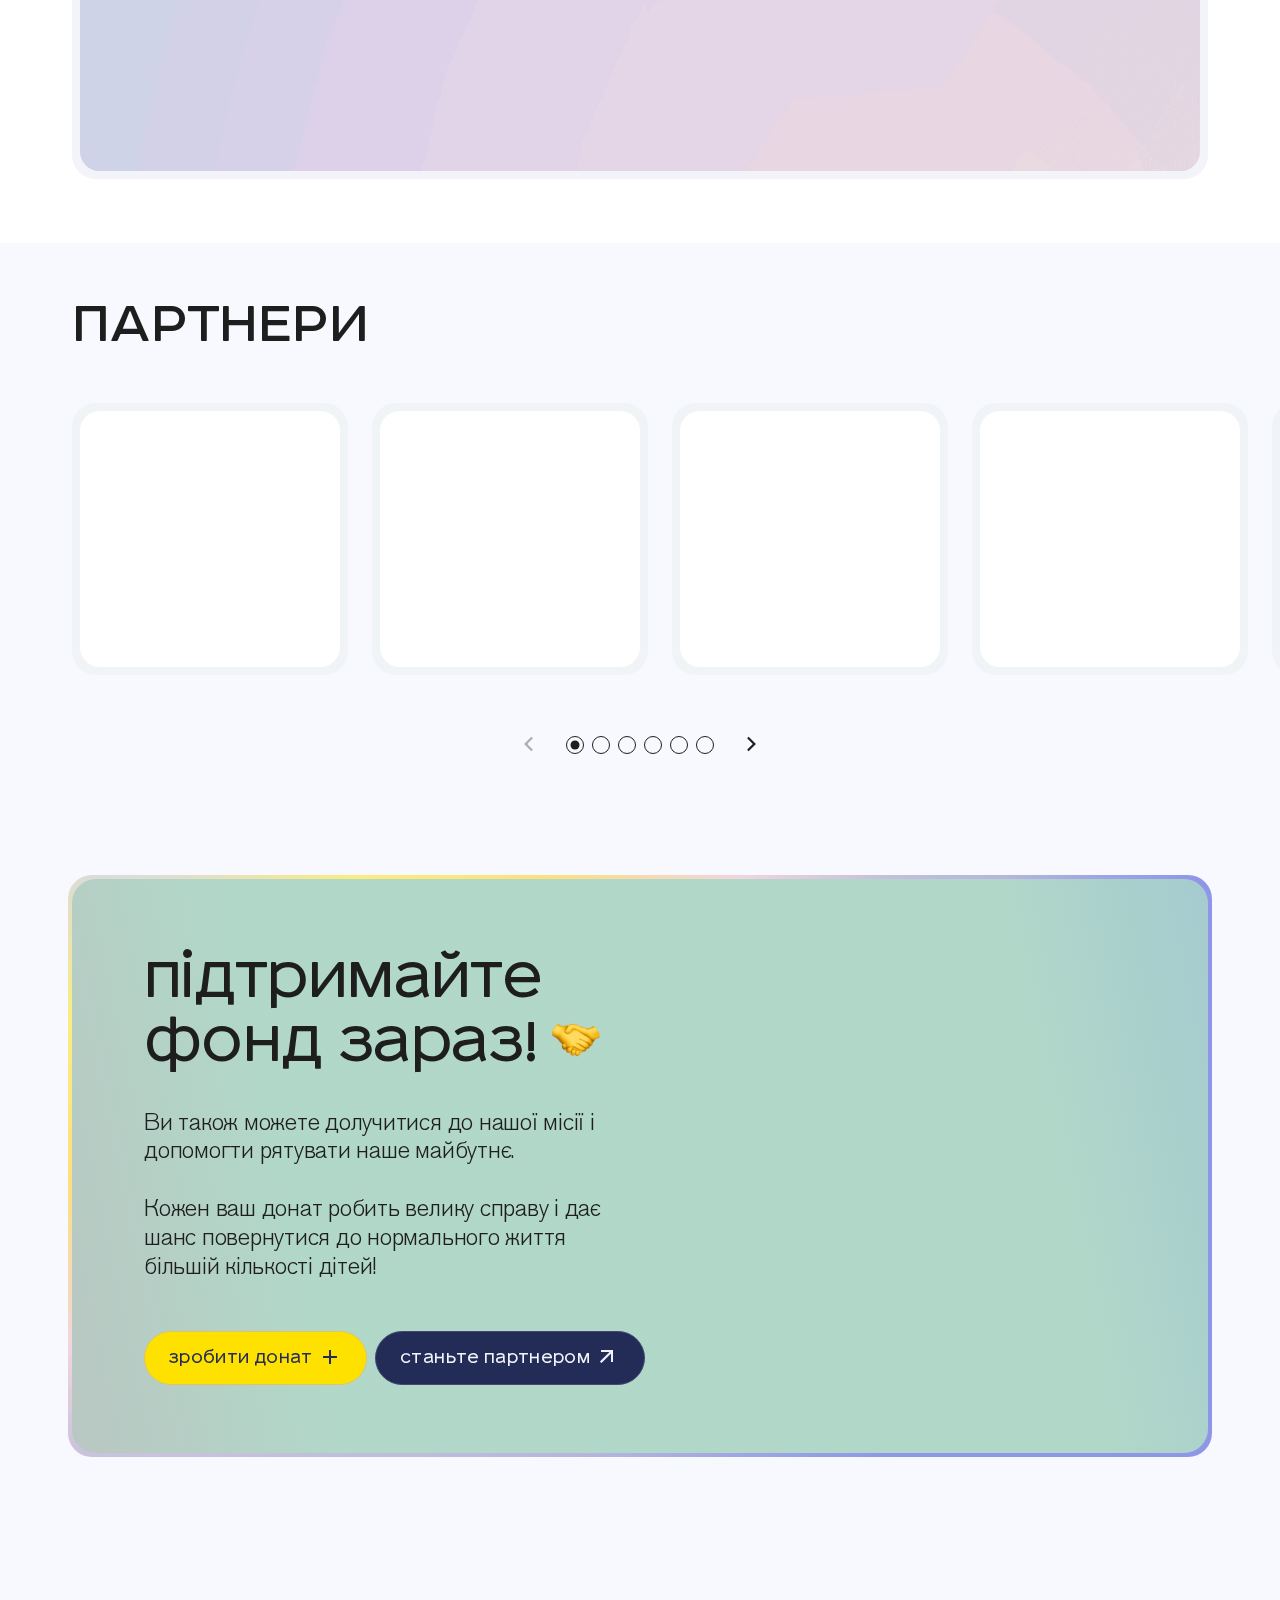
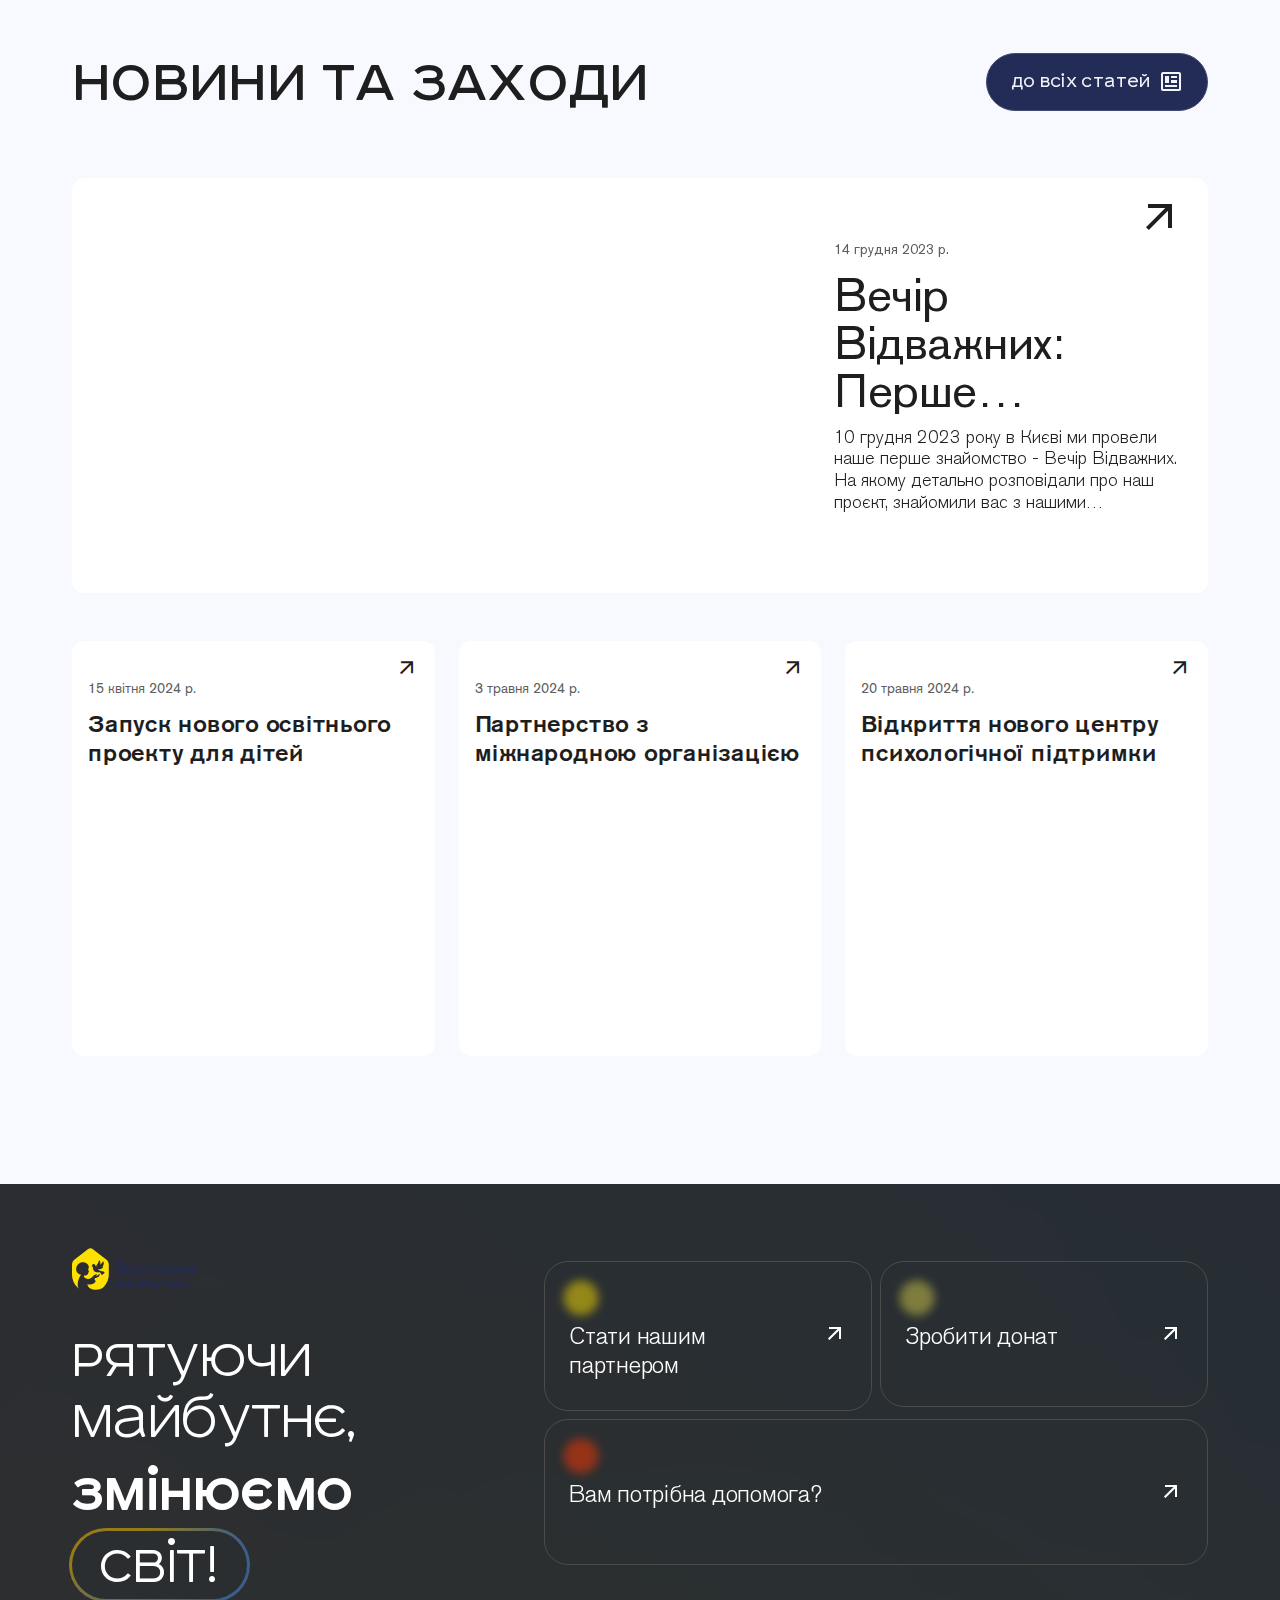
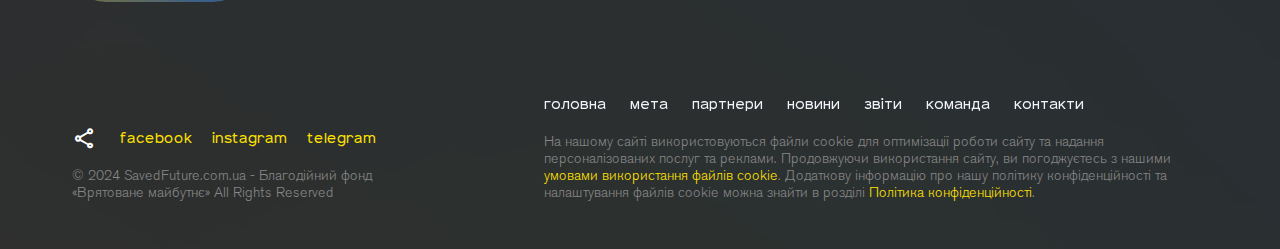
==== commit a5b64a97: "add style" ====
--- a/index.html
+++ b/index.html
@@ -13,96 +13,98 @@
   <link rel="stylesheet" href="style/command.css">
   <link rel="stylesheet" href="style/style.css">
   <style>
-   body.no-scroll {
-  overflow: hidden;
-}
-
-.loader {
-  position: fixed;
-  left: 0;
-  top: 0;
-  width: 100vw;
-  height: 100vh;
-  z-index: 9999;
-  display: flex;
-  justify-content: center;
-  align-items: center;
-  flex-direction: column;
-  gap: 32px;
-  opacity: 1;
-  transition: opacity 0.5s ease;
-}
-
-.loader-img {
-  position: absolute;
-  top: 0;
-  left: 0;
-  width: 100%;
-  z-index: 0;
-  height: 100%;
-  img {
-    object-fit: cover;
-    width: 100%;
-    height: 100%;
-  }
-}
-
-.loader.hidden {
-  opacity: 0;
-  pointer-events: none;
-}
-
-.loader2 {
-  width: 54px;
-  height: 54px;
-  display: block;
-  margin: 15px auto;
-  position: relative;
-  color: #ccc;
-  box-sizing: border-box;
-  z-index: 3;
-  animation: rotation 1s linear infinite;
-}
-
-.loader2::after,
-.loader2::before {
-  content: '';  
-  box-sizing: border-box;
-  position: absolute;
-  width: 27px;
-  height: 27px;
-  top: 50%;
-  left: 50%;
-  transform: scale(0.5) translate(0, 0);
-  background-color: var(--strong-blue);
-  border-radius: 50%;
-  animation: animloader 1.5s infinite ease-in-out;
-}
-
-.loader-image {
-  position: relative;
-  z-index: 3;
-}
-
-.loader2::before {
-  background-color: #FFE100;
-  transform: scale(0.5) translate(-48px, -48px);
-}
-
-@keyframes rotation {
-  0% {
-    transform: rotate(0deg);
-  }
-  100% {
-    transform: rotate(360deg);
-  }
-} 
-
-@keyframes animloader {
-  50% {
-    transform: scale(1) translate(-50%, -50%);
-  }
-}
+    body.no-scroll {
+      overflow: hidden;
+    }
+
+    .loader {
+      position: fixed;
+      left: 0;
+      top: 0;
+      width: 100vw;
+      height: 100vh;
+      z-index: 9999;
+      display: flex;
+      justify-content: center;
+      align-items: center;
+      flex-direction: column;
+      gap: 32px;
+      opacity: 1;
+      transition: opacity 0.5s ease;
+    }
+
+    .loader-img {
+      position: absolute;
+      top: 0;
+      left: 0;
+      width: 100%;
+      z-index: 0;
+      height: 100%;
+
+      img {
+        object-fit: cover;
+        width: 100%;
+        height: 100%;
+      }
+    }
+
+    .loader.hidden {
+      opacity: 0;
+      pointer-events: none;
+    }
+
+    .loader2 {
+      width: 54px;
+      height: 54px;
+      display: block;
+      margin: 15px auto;
+      position: relative;
+      color: #ccc;
+      box-sizing: border-box;
+      z-index: 3;
+      animation: rotation 1s linear infinite;
+    }
+
+    .loader2::after,
+    .loader2::before {
+      content: '';
+      box-sizing: border-box;
+      position: absolute;
+      width: 27px;
+      height: 27px;
+      top: 50%;
+      left: 50%;
+      transform: scale(0.5) translate(0, 0);
+      background-color: var(--strong-blue);
+      border-radius: 50%;
+      animation: animloader 1.5s infinite ease-in-out;
+    }
+
+    .loader-image {
+      position: relative;
+      z-index: 3;
+    }
+
+    .loader2::before {
+      background-color: #FFE100;
+      transform: scale(0.5) translate(-48px, -48px);
+    }
+
+    @keyframes rotation {
+      0% {
+        transform: rotate(0deg);
+      }
+
+      100% {
+        transform: rotate(360deg);
+      }
+    }
+
+    @keyframes animloader {
+      50% {
+        transform: scale(1) translate(-50%, -50%);
+      }
+    }
   </style>
 
   <title>Врятоване майбутнє </title>
@@ -138,7 +140,7 @@
               <span class="menu__overlay--content-Emodji1">
                 <picture>
                   <source srcset="image/Emodji.webp" type="image/webp">
-                  <img width="40" height="40" src="image/Emodji.png" alt="Emodji"  loading="lazy">
+                  <img width="40" height="40" src="image/Emodji.png" alt="Emodji" loading="lazy">
                 </picture>
               </span>
               <h3>Стати нашим партнером</h3>
@@ -152,7 +154,7 @@
               <span class="menu__overlay--content-Emodji2">
                 <picture>
                   <source srcset="image/Emodji2.webp" type="image/webp">
-                  <img width="40" height="40" src="image/Emodji2.png" alt="Emodji"  loading="lazy">
+                  <img width="40" height="40" src="image/Emodji2.png" alt="Emodji" loading="lazy">
                 </picture>
               </span>
               <h3>Зробити донат</h3>
@@ -174,7 +176,7 @@
               <span class="menu__overlay--content-Emodji3">
                 <picture>
                   <source srcset="image/Emodji3.webp" type="image/webp">
-                  <img width="40" height="40" src="image/Emodji3.png" alt="Emodji"  loading="lazy">
+                  <img width="40" height="40" src="image/Emodji3.png" alt="Emodji" loading="lazy">
                 </picture>
               </span>
               <h3>Вам потрібна допомога?</h3>
@@ -189,7 +191,7 @@
       </div>
     </div>
     <div class="video__background">
-      <video src="image/VideoBackground.mp4" autoplay muted loop  loading="lazy"></video>
+      <video src="image/VideoBackground.mp4" autoplay muted loop loading="lazy"></video>
     </div>
   </div>
 
@@ -203,7 +205,8 @@
         <div class="sub-menu__left">
           <div class="sub-menu__left--logo">
             <a href="index.html">
-              <img width="124" height="42" src="image/logo--mobile.svg" alt="Врятоване майбутнє" class="logo__image"  loading="lazy">
+              <img width="124" height="42" src="image/logo--mobile.svg" alt="Врятоване майбутнє" class="logo__image"
+                loading="lazy">
             </a>
           </div>
           <div class="sub-menu__left--title">
@@ -239,28 +242,28 @@
             <div class="sub-menu__slider swiper-container">
               <div class="swiper-wrapper">
                 <div class="swiper-slide">
-                  <img width="87" height="48" src="image/Logos.svg" alt="Партнер"  loading="lazy">
+                  <img width="87" height="48" src="image/Logos.svg" alt="Партнер" loading="lazy">
                 </div>
                 <div class="swiper-slide">
-                  <img width="87" height="48" src="image/Logos.svg" alt="Партнер"  loading="lazy">
+                  <img width="87" height="48" src="image/Logos.svg" alt="Партнер" loading="lazy">
                 </div>
                 <div class="swiper-slide">
-                  <img width="87" height="48" src="image/Logos.svg" alt="Партнер"  loading="lazy">
+                  <img width="87" height="48" src="image/Logos.svg" alt="Партнер" loading="lazy">
                 </div>
                 <div class="swiper-slide">
-                  <img width="87" height="48" src="image/Logos.svg" alt="Партнер"  loading="lazy">
+                  <img width="87" height="48" src="image/Logos.svg" alt="Партнер" loading="lazy">
                 </div>
                 <div class="swiper-slide">
-                  <img width="87" height="48" src="image/Logos.svg" alt="Партнер"  loading="lazy">
+                  <img width="87" height="48" src="image/Logos.svg" alt="Партнер" loading="lazy">
                 </div>
                 <div class="swiper-slide">
-                  <img width="87" height="48" src="image/Logos.svg" alt="Партнер"  loading="lazy">
+                  <img width="87" height="48" src="image/Logos.svg" alt="Партнер" loading="lazy">
                 </div>
                 <div class="swiper-slide">
-                  <img width="87" height="48" src="image/Logos.svg" alt="Партнер"  loading="lazy">
+                  <img width="87" height="48" src="image/Logos.svg" alt="Партнер" loading="lazy">
                 </div>
                 <div class="swiper-slide">
-                  <img width="87" height="48" src="image/Logos.svg" alt="Партнер"  loading="lazy">
+                  <img width="87" height="48" src="image/Logos.svg" alt="Партнер" loading="lazy">
                 </div>
               </div>
             </div>
@@ -269,13 +272,13 @@
         <div class="sub-menu__right">
           <picture>
             <source srcset="image/becomeOurPartner.webp" type="image/webp">
-            <img width="1444" height="1430" src="image/becomeOurPartner.png" alt="Партнерство"  loading="lazy">
+            <img width="1444" height="1430" src="image/becomeOurPartner.png" alt="Партнерство" loading="lazy">
           </picture>
         </div>
       </div>
     </div>
     <div class="video__background">
-      <video src="image/VideoBackground.mp4" autoplay muted loop  loading="lazy"></video>
+      <video src="image/VideoBackground.mp4" autoplay muted loop loading="lazy"></video>
     </div>
   </div>
 
@@ -290,7 +293,7 @@
           <div class="sub-menu__left--logo">
             <a href="index.html">
               <img width="124" height="42" src="image/logo--mobile-yellow.svg" alt="Врятоване майбутнє"
-                class="logo__image"  loading="lazy">
+                class="logo__image" loading="lazy">
             </a>
           </div>
           <div class="sub-menu__left--title">
@@ -435,7 +438,7 @@
       </div>
     </div>
     <div class="video__background">
-      <video src="image/VideoBackground.mp4" autoplay muted loop  loading="lazy"></video>
+      <video src="image/VideoBackground.mp4" autoplay muted loop loading="lazy"></video>
     </div>
   </div>
 
@@ -450,7 +453,7 @@
           <div class="sub-menu__left--logo">
             <a href="index.html">
               <img width="124" height="42" src="image/logo--mobile-yellow.svg" alt="Врятоване майбутнє"
-                class="logo__image"  loading="lazy">
+                class="logo__image" loading="lazy">
             </a>
           </div>
           <div class="sub-menu__left--title">
@@ -544,16 +547,17 @@
             </div>
             <div class="make-donation__right--center">
               <iframe
-              src="https://www.google.com/maps/embed?pb=!1m18!1m12!1m3!1d2544.293856134085!2d30.45970557684722!3d50.37972039245361!2m3!1f0!2f0!3f0!3m2!1i1024!2i768!4f13.1!3m3!1m2!1s0x40d4c8fcaff2a83d%3A0x4d6350338f1890ad!2z0LLRg9C70LjRhtGPINCS0LDRgdC40LvRjyDQmtCw0YHRltGP0L3QsCwgMi8xLCDQmtC40ZfQsiwgMDIwMDA!5e0!3m2!1suk!2sua!4v1716812111111!5m2!1suk!2sua"
-              width="706" height="396" style="border: 0" allowfullscreen="" 
-              referrerpolicy="no-referrer-when-downgrade" title="Google Maps location of [Location Description]"></iframe>
+                src="https://www.google.com/maps/embed?pb=!1m18!1m12!1m3!1d2544.293856134085!2d30.45970557684722!3d50.37972039245361!2m3!1f0!2f0!3f0!3m2!1i1024!2i768!4f13.1!3m3!1m2!1s0x40d4c8fcaff2a83d%3A0x4d6350338f1890ad!2z0LLRg9C70LjRhtGPINCS0LDRgdC40LvRjyDQmtCw0YHRltGP0L3QsCwgMi8xLCDQmtC40ZfQsiwgMDIwMDA!5e0!3m2!1suk!2sua!4v1716812111111!5m2!1suk!2sua"
+                width="706" height="396" style="border: 0" allowfullscreen=""
+                referrerpolicy="no-referrer-when-downgrade"
+                title="Google Maps location of [Location Description]"></iframe>
             </div>
           </div>
         </div>
       </div>
     </div>
     <div class="video__background">
-      <video src="image/VideoBackground.mp4" autoplay muted loop  loading="lazy"></video>
+      <video src="image/VideoBackground.mp4" autoplay muted loop loading="lazy"></video>
     </div>
   </div>
 
@@ -563,7 +567,7 @@
       <div class="burger-menu__headeer">
         <a href="index.html">
           <img width="125" height="42" src="image/logo--burger.svg" alt="Врятоване майбутнє" class="logo__image"
-          loading="lazy">
+            loading="lazy">
         </a>
         <button class="burger-menu__close button--yellow" aria-label="Закрыть меню">
           <span class="icon-Nameclose"></span>
@@ -619,13 +623,14 @@
   <!-- Header -->
   <header class="header">
     <div class="video__background">
-      <video src="image/VideoBackground.mp4" autoplay muted loop  loading="lazy"></video>
+      <video src="image/VideoBackground.mp4" autoplay muted loop loading="lazy"></video>
     </div>
     <div class="wrapper">
       <div class="header__container">
         <div class="header__logo">
           <a href="index.html">
-            <img width="151" height="50" src="image/logo--blue.svg" alt="Врятоване майбутнє" class="logo__image"  loading="lazy">
+            <img width="151" height="50" src="image/logo--blue.svg" alt="Врятоване майбутнє" class="logo__image"
+              loading="lazy">
           </a>
         </div>
         <nav class="header__nav nav">
@@ -697,7 +702,7 @@
         <div class="hero__left--button">
           <a href="#" class="hero__cta-link">світ!</a>
           <div class="video__animation">
-            <video src="image/video-btn.mp4" autoplay muted loop  loading="lazy"></video>
+            <video src="image/video-btn.mp4" autoplay muted loop loading="lazy"></video>
           </div>
         </div>
       </div>
@@ -707,15 +712,15 @@
             <div class="hero__right--avatar">
               <picture>
                 <source srcset="image/avatar1.webp" type="image/webp">
-                <img width="96" height="96" src="image/avatar1.png" alt="Аватар дитина 1"  loading="lazy">
+                <img width="96" height="96" src="image/avatar1.png" alt="Аватар дитина 1" loading="lazy">
               </picture>
               <picture>
                 <source srcset="image/avatar2.webp" type="image/webp">
-                <img width="96" height="96" src="image/avatar2.png" alt="Аватар дитина 2"  loading="lazy">
+                <img width="96" height="96" src="image/avatar2.png" alt="Аватар дитина 2" loading="lazy">
               </picture>
               <picture>
                 <source srcset="image/avatar3.webp" type="image/webp">
-                <img width="96" height="96" src="image/avatar3.png" alt="Аватар дитина 3"  loading="lazy">
+                <img width="96" height="96" src="image/avatar3.png" alt="Аватар дитина 3" loading="lazy">
               </picture>
             </div>
             <div class="hero__right--content">
@@ -756,19 +761,19 @@
               <div class="swiper-slide">
                 <picture>
                   <source srcset="image/gallery2.webp" type="image/webp">
-                  <img width="1200" height="900" src="image/gallery2.png" alt="Slide"  loading="lazy">
+                  <img width="1200" height="900" src="image/gallery2.png" alt="Slide" loading="lazy">
                 </picture>
               </div>
               <div class="swiper-slide">
                 <picture>
                   <source srcset="image/gallery3.webp" type="image/webp">
-                  <img width="1200" height="900" src="image/gallery3.png" alt="Slide"  loading="lazy">
+                  <img width="1200" height="900" src="image/gallery3.png" alt="Slide" loading="lazy">
                 </picture>
               </div>
               <div class="swiper-slide">
                 <picture>
                   <source srcset="image/gallery4.webp" type="image/webp">
-                  <img width="1200" height="900" src="image/gallery4.png" alt="Slide"  loading="lazy">
+                  <img width="1200" height="900" src="image/gallery4.png" alt="Slide" loading="lazy">
                 </picture>
               </div>
             </div>
@@ -809,19 +814,19 @@
               <div class="swiper-slide">
                 <picture>
                   <source srcset="image/gallery2.webp" type="image/webp">
-                  <img width="1200" height="900" src="image/gallery2.png" alt="Slide"  loading="lazy">
+                  <img width="1200" height="900" src="image/gallery2.png" alt="Slide" loading="lazy">
                 </picture>
               </div>
               <div class="swiper-slide">
                 <picture>
                   <source srcset="image/gallery3.webp" type="image/webp">
-                  <img width="1200" height="900" src="image/gallery3.png" alt="Slide"  loading="lazy">
+                  <img width="1200" height="900" src="image/gallery3.png" alt="Slide" loading="lazy">
                 </picture>
               </div>
               <div class="swiper-slide">
                 <picture>
                   <source srcset="image/gallery4.webp" type="image/webp">
-                  <img width="1200" height="900" src="image/gallery4.png" alt="Slide"  loading="lazy">
+                  <img width="1200" height="900" src="image/gallery4.png" alt="Slide" loading="lazy">
                 </picture>
               </div>
             </div>
@@ -855,7 +860,7 @@
         <div class="arguments__main--col">
           <div class="arguments__main--card">
             <div class="arguments__main--card-title">
-              <img width="40" height="40" src="image/error-icon.svg" alt="Иконка ошибки"  loading="lazy">
+              <img width="40" height="40" src="image/error-icon.svg" alt="Иконка ошибки" loading="lazy">
               <h3>
                 Насильницька депортація <br>
                 та її наслідки
@@ -872,7 +877,7 @@
 
           <div class="arguments__main--card">
             <div class="arguments__main--card-title">
-              <img width="40" height="40" src="image/error-icon.svg" alt="Иконка ошибки"  loading="lazy">
+              <img width="40" height="40" src="image/error-icon.svg" alt="Иконка ошибки" loading="lazy">
               <h3>Травми та відчуження</h3>
             </div>
             <div class="arguments__main--card-text">
@@ -886,7 +891,7 @@
           <div class="arguments__main--card-img">
             <picture>
               <source srcset="image/arguments-img.webp" type="image/webp">
-              <img width="812" height="986" src="image/arguments-img.png" alt="Изображение галереи"  loading="lazy">
+              <img width="812" height="986" src="image/arguments-img.png" alt="Изображение галереи" loading="lazy">
             </picture>
           </div>
           <div class="arguments__main--card-content">
@@ -942,7 +947,7 @@
                       <h3 style="font-family: Affect">
                         Діяльність за напрямком:
                       </h3>
-                      <img src="image/arrow.gif" class="swiper__gif" alt="Анимация стрелки"  loading="lazy">
+                      <img src="image/arrow.gif" class="swiper__gif" alt="Анимация стрелки" loading="lazy">
                     </div>
                   </div>
                   <div class="swiper-slide">
@@ -973,7 +978,7 @@
                     <div class="accordion__content--slide accordion__content--white accordion__content--img">
                       <picture>
                         <source srcset="image/accardion-img1.webp" type="image/webp">
-                        <img width="568" height="568" src="image/accardion-img1.png" alt="Галерея 1"  loading="lazy">
+                        <img width="568" height="568" src="image/accardion-img1.png" alt="Галерея 1" loading="lazy">
                       </picture>
                     </div>
                   </div>
@@ -992,7 +997,7 @@
                     <div class="accordion__content--slide accordion__content--white accordion__content--img">
                       <picture>
                         <source srcset="image/accardion-img3.webp" type="image/webp">
-                        <img width="480" height="480" src="image/accardion-img3.png" alt="Галерея 3"  loading="lazy">
+                        <img width="480" height="480" src="image/accardion-img3.png" alt="Галерея 3" loading="lazy">
                       </picture>
                     </div>
                   </div>
@@ -1012,7 +1017,7 @@
                     <div class="accordion__content--slide accordion__content--white accordion__content--img">
                       <picture>
                         <source srcset="image/accardion-img2.webp" type="image/webp">
-                        <img width="568" height="568" src="image/accardion-img2.png" alt="Галерея 2"  loading="lazy">
+                        <img width="568" height="568" src="image/accardion-img2.png" alt="Галерея 2" loading="lazy">
                       </picture>
                     </div>
                   </div>
@@ -1031,7 +1036,7 @@
                     <div class="accordion__content--slide accordion__content--white accordion__content--img">
                       <picture>
                         <source srcset="image/accardion-img4.webp" type="image/webp">
-                        <img width="480" height="480" src="image/accardion-img4.png" alt="Галерея 4"  loading="lazy">
+                        <img width="480" height="480" src="image/accardion-img4.png" alt="Галерея 4" loading="lazy">
                       </picture>
                     </div>
                   </div>
@@ -1073,7 +1078,7 @@
                         <div class="accordion__content--slide-img">
                           <picture>
                             <source srcset="image/accardion-img1.webp" type="image/webp">
-                            <img width="568" height="568" src="image/accardion-img1.png" alt="Галерея 1"  loading="lazy">
+                            <img width="568" height="568" src="image/accardion-img1.png" alt="Галерея 1" loading="lazy">
                           </picture>
                         </div>
                       </div>
@@ -1081,7 +1086,7 @@
                         <div class="accordion__content--slide-img">
                           <picture>
                             <source srcset="image/accardion-img2.webp" type="image/webp">
-                            <img width="568" height="568" src="image/accardion-img2.png" alt="Галерея 2"  loading="lazy">
+                            <img width="568" height="568" src="image/accardion-img2.png" alt="Галерея 2" loading="lazy">
                           </picture>
                         </div>
                         <div class="accordion__content--slide-text">
@@ -1112,7 +1117,7 @@
                         <div class="accordion__content--slide-img">
                           <picture>
                             <source srcset="image/accardion-img3.webp" type="image/webp">
-                            <img width="480" height="480" src="image/accardion-img3.png" alt="Галерея 3"  loading="lazy">
+                            <img width="480" height="480" src="image/accardion-img3.png" alt="Галерея 3" loading="lazy">
                           </picture>
                         </div>
                       </div>
@@ -1120,7 +1125,7 @@
                         <div class="accordion__content--slide-img">
                           <picture>
                             <source srcset="image/accardion-img4.webp" type="image/webp">
-                            <img width="480" height="480" src="image/accardion-img4.png" alt="Галерея 4"  loading="lazy">
+                            <img width="480" height="480" src="image/accardion-img4.png" alt="Галерея 4" loading="lazy">
                           </picture>
                         </div>
                         <div class="accordion__content--slide-text">
@@ -1156,7 +1161,8 @@
                           <div class="accordion__content--slide-text-img">
                             <picture>
                               <source srcset="image/accardion-img7.webp" type="image/webp">
-                              <img width="560" height="568" src="image/accardion-img7.png" alt="Галерея 7"  loading="lazy">
+                              <img width="560" height="568" src="image/accardion-img7.png" alt="Галерея 7"
+                                loading="lazy">
                             </picture>
                           </div>
                           <div class="accordion__content--slide-text-tx">
@@ -1208,7 +1214,7 @@
                     <div class="accordion__content--slide accordion__content--white accordion__content--img">
                       <picture>
                         <source srcset="image/accardion-img5.webp" type="image/webp">
-                        <img width="480" height="480" src="image/accardion-img5.png" alt="Галерея 5"  loading="lazy">
+                        <img width="480" height="480" src="image/accardion-img5.png" alt="Галерея 5" loading="lazy">
                       </picture>
                     </div>
                   </div>
@@ -1216,7 +1222,7 @@
                     <div class="accordion__content--slide accordion__content--white accordion__content--img">
                       <picture>
                         <source srcset="image/accardion-img6.webp" type="image/webp">
-                        <img width="480" height="480" src="image/accardion-img6.png" alt="Галерея 6"  loading="lazy">
+                        <img width="480" height="480" src="image/accardion-img6.png" alt="Галерея 6" loading="lazy">
                       </picture>
                     </div>
                   </div>
@@ -1254,7 +1260,7 @@
                     <div class="accordion__content--slide accordion__content--slide--img">
                       <picture>
                         <source srcset="image/accardion-img5.webp" type="image/webp">
-                        <img width="480" height="480" src="image/accardion-img5.png" alt="Галерея 5"  loading="lazy">
+                        <img width="480" height="480" src="image/accardion-img5.png" alt="Галерея 5" loading="lazy">
                       </picture>
                     </div>
                   </div>
@@ -1264,7 +1270,7 @@
                         <div class="accordion__content--slide-img">
                           <picture>
                             <source srcset="image/accardion-img6.webp" type="image/webp">
-                            <img width="480" height="480" src="image/accardion-img6.png" alt="Галерея 6"  loading="lazy">
+                            <img width="480" height="480" src="image/accardion-img6.png" alt="Галерея 6" loading="lazy">
                           </picture>
                         </div>
                         <div class="accordion__content--slide-text">
@@ -1289,7 +1295,8 @@
                             <div class="accordion__content--slide-text-img">
                               <picture>
                                 <source srcset="image/accardion-img8.webp" type="image/webp">
-                                <img width="560" height="568" src="image/accardion-img8.png" alt="Галерея 8"  loading="lazy">
+                                <img width="560" height="568" src="image/accardion-img8.png" alt="Галерея 8"
+                                  loading="lazy">
                               </picture>
                             </div>
                             <div class="accordion__content--slide-text-tx">
@@ -1320,60 +1327,60 @@
     </div>
   </section>
 
- <!-- Команда фонду -->
- <section class="team" id="team">
-  <div class="wrapper">
-    <div class="team__left">
-      <div class="team__left--box" data-fancybox data-src="#team">
-        <div class="team__left--box--img">
-          <picture>
-            <source srcset="image/team.webp" type="image/webp">
-            <img width="1420" height="1420" src="image/team.jpg" alt="Софія Кравченко" />
-          </picture>
-        </div>
-        <button>Софія Кравченко<span class="icon-NameArrow-up-right"></span></button>
-      </div>
-    </div>
-    <div class="team__right">
-      <div class="team__right--box">
-        <div class="team__right--box--row" data-fancybox data-src="#team2">
-          <div class="team__right--box--con">
-            <div class="team__right--box--img">
-              <picture>
-                <source srcset="image/team2.webp" type="image/webp">
-                <img width="1100" height="820" src="image/team2.jpg" alt="Ірина Бондар" />
-              </picture>
-            </div>
-            <button>Ірина Бондар<span class="icon-NameArrow-up-right"></span></button>
-          </div>
-        </div>
-        <div class="team__right--box--row" data-fancybox data-src="#team3">
-          <div class="team__right--box--con">
-            <div class="team__right--box--img">
-              <picture>
-                <source srcset="image/team3.webp" type="image/webp">
-                <img width="1100" height="820" src="image/team3.jpg" alt="Олександр Мельник" />
-              </picture>
-            </div>
-            <button>Олександр Мельник<span class="icon-NameArrow-up-right"></span></button>
-          </div>
-        </div>
-      </div>
-      <div class="team__right--content">
-        <h2>Команда фонду</h2>
-        <p>Познайомтеся з нашими лідерами, які щодня докладають зусиль, щоб змінити життя на краще.</p>
-        <div>
-          <p>Зустрічайте нашу команду - групу натхненних професіоналів, які присвятили себе благородній місії допомоги
-            дітям, постраждалим від війни. Кожен член нашої команди вносить унікальний вклад у розвиток фонду та
-            реалізацію його програм.</p>
-          <p>
-            Від керівництва стратегічними напрямками до організації заходів та розробки інноваційних проектів - наша
-            команда працює як єдиний механізм для забезпечення світлого майбутнього для кожної дитини. </p>
-        </div>
-      </div>
-    </div>
-  </div>
-</section>
+  <!-- Команда фонду -->
+  <section class="team" id="team">
+    <div class="wrapper">
+      <div class="team__left">
+        <div class="team__left--box" data-fancybox data-src="#team">
+          <div class="team__left--box--img">
+            <picture>
+              <source srcset="image/team.webp" type="image/webp">
+              <img width="1420" height="1420" src="image/team.jpg" alt="Софія Кравченко" />
+            </picture>
+          </div>
+          <button>Софія Кравченко<span class="icon-NameArrow-up-right"></span></button>
+        </div>
+      </div>
+      <div class="team__right">
+        <div class="team__right--box">
+          <div class="team__right--box--row" data-fancybox data-src="#team2">
+            <div class="team__right--box--con">
+              <div class="team__right--box--img">
+                <picture>
+                  <source srcset="image/team2.webp" type="image/webp">
+                  <img width="1100" height="820" src="image/team2.jpg" alt="Ірина Бондар" />
+                </picture>
+              </div>
+              <button>Ірина Бондар<span class="icon-NameArrow-up-right"></span></button>
+            </div>
+          </div>
+          <div class="team__right--box--row" data-fancybox data-src="#team3">
+            <div class="team__right--box--con">
+              <div class="team__right--box--img">
+                <picture>
+                  <source srcset="image/team3.webp" type="image/webp">
+                  <img width="1100" height="820" src="image/team3.jpg" alt="Олександр Мельник" />
+                </picture>
+              </div>
+              <button>Олександр Мельник<span class="icon-NameArrow-up-right"></span></button>
+            </div>
+          </div>
+        </div>
+        <div class="team__right--content">
+          <h2>Команда фонду</h2>
+          <p>Познайомтеся з нашими лідерами, які щодня докладають зусиль, щоб змінити життя на краще.</p>
+          <div>
+            <p>Зустрічайте нашу команду - групу натхненних професіоналів, які присвятили себе благородній місії допомоги
+              дітям, постраждалим від війни. Кожен член нашої команди вносить унікальний вклад у розвиток фонду та
+              реалізацію його програм.</p>
+            <p>
+              Від керівництва стратегічними напрямками до організації заходів та розробки інноваційних проектів - наша
+              команда працює як єдиний механізм для забезпечення світлого майбутнього для кожної дитини. </p>
+          </div>
+        </div>
+      </div>
+    </div>
+  </section>
 
   <!-- Вам потрібна допомога? -->
   <section class="help">
@@ -1469,8 +1476,9 @@
             <div class="make-donation__right--center">
               <iframe
                 src="https://www.google.com/maps/embed?pb=!1m18!1m12!1m3!1d2544.293856134085!2d30.45970557684722!3d50.37972039245361!2m3!1f0!2f0!3f0!3m2!1i1024!2i768!4f13.1!3m3!1m2!1s0x40d4c8fcaff2a83d%3A0x4d6350338f1890ad!2z0LLRg9C70LjRhtGPINCS0LDRgdC40LvRjyDQmtCw0YHRltGP0L3QsCwgMi8xLCDQmtC40ZfQsiwgMDIwMDA!5e0!3m2!1suk!2sua!4v1716812111111!5m2!1suk!2sua"
-                width="706" height="396" style="border: 0" allowfullscreen="" 
-                referrerpolicy="no-referrer-when-downgrade" title="Google Maps location of [Location Description]"></iframe>
+                width="706" height="396" style="border: 0" allowfullscreen=""
+                referrerpolicy="no-referrer-when-downgrade"
+                title="Google Maps location of [Location Description]"></iframe>
             </div>
           </div>
         </div>
@@ -1487,7 +1495,7 @@
           <div class="partner__slider--item swiper-slide">
             <div class="partner__slider--item-col">
               <div class="partner__slider--item-box">
-                <img width="87" height="48" src="image/Logos.svg" alt="Логотип партнера"  loading="lazy">
+                <img width="87" height="48" src="image/Logos.svg" alt="Логотип партнера" loading="lazy">
                 <a href="#"><span class="link--black">перейти на сайт</span><span
                     class="icon-NameArrow-down-right"></span></a>
               </div>
@@ -1496,7 +1504,7 @@
           <div class="partner__slider--item swiper-slide">
             <div class="partner__slider--item-col">
               <div class="partner__slider--item-box">
-                <img width="87" height="48" src="image/Logos.svg" alt="Логотип партнера"  loading="lazy">
+                <img width="87" height="48" src="image/Logos.svg" alt="Логотип партнера" loading="lazy">
                 <a href="#"><span class="link--black">перейти на сайт</span><span
                     class="icon-NameArrow-down-right"></span></a>
               </div>
@@ -1505,7 +1513,7 @@
           <div class="partner__slider--item swiper-slide">
             <div class="partner__slider--item-col">
               <div class="partner__slider--item-box">
-                <img width="87" height="48" src="image/Logos.svg" alt="Логотип партнера"  loading="lazy">
+                <img width="87" height="48" src="image/Logos.svg" alt="Логотип партнера" loading="lazy">
                 <a href="#"><span class="link--black">перейти на сайт</span><span
                     class="icon-NameArrow-down-right"></span></a>
               </div>
@@ -1514,7 +1522,7 @@
           <div class="partner__slider--item swiper-slide">
             <div class="partner__slider--item-col">
               <div class="partner__slider--item-box">
-                <img width="87" height="48" src="image/Logos.svg" alt="Логотип партнера"  loading="lazy">
+                <img width="87" height="48" src="image/Logos.svg" alt="Логотип партнера" loading="lazy">
                 <a href="#"><span class="link--black">перейти на сайт</span><span
                     class="icon-NameArrow-down-right"></span></a>
               </div>
@@ -1523,7 +1531,7 @@
           <div class="partner__slider--item swiper-slide">
             <div class="partner__slider--item-col">
               <div class="partner__slider--item-box">
-                <img width="87" height="48" src="image/Logos.svg" alt="Логотип партнера"  loading="lazy">
+                <img width="87" height="48" src="image/Logos.svg" alt="Логотип партнера" loading="lazy">
                 <a href="#"><span class="link--black">перейти на сайт</span><span
                     class="icon-NameArrow-down-right"></span></a>
               </div>
@@ -1532,7 +1540,7 @@
           <div class="partner__slider--item swiper-slide">
             <div class="partner__slider--item-col">
               <div class="partner__slider--item-box">
-                <img width="87" height="48" src="image/Logos.svg" alt="Логотип партнера"  loading="lazy">
+                <img width="87" height="48" src="image/Logos.svg" alt="Логотип партнера" loading="lazy">
                 <a href="#"><span class="link--black">перейти на сайт</span><span
                     class="icon-NameArrow-down-right"></span></a>
               </div>
@@ -1541,7 +1549,7 @@
           <div class="partner__slider--item swiper-slide">
             <div class="partner__slider--item-col">
               <div class="partner__slider--item-box">
-                <img width="87" height="48" src="image/Logos.svg" alt="Логотип партнера"  loading="lazy">
+                <img width="87" height="48" src="image/Logos.svg" alt="Логотип партнера" loading="lazy">
                 <a href="#"><span class="link--black">перейти на сайт</span><span
                     class="icon-NameArrow-down-right"></span></a>
               </div>
@@ -1550,7 +1558,7 @@
           <div class="partner__slider--item swiper-slide">
             <div class="partner__slider--item-col">
               <div class="partner__slider--item-box">
-                <img width="87" height="48" src="image/Logos.svg" alt="Логотип партнера"  loading="lazy">
+                <img width="87" height="48" src="image/Logos.svg" alt="Логотип партнера" loading="lazy">
                 <a href="#"><span class="link--black">перейти на сайт</span><span
                     class="icon-NameArrow-down-right"></span></a>
               </div>
@@ -1577,7 +1585,7 @@
         <div class="cta__box--left">
           <picture>
             <source srcset="image/cta.webp" type="image/webp">
-            <img width="1460" height="1074" src="image/cta.jpg" alt="Підтримайте наш фонд"  loading="lazy">
+            <img width="1460" height="1074" src="image/cta.jpg" alt="Підтримайте наш фонд" loading="lazy">
           </picture>
         </div>
         <div class="cta__box--right">
@@ -1622,7 +1630,7 @@
               <picture>
                 <source srcset="image/image.webp" type="image/webp">
                 <img width="1444" height="798" src="image/image.jpg"
-                  alt="Вечір Відважних: Перше знайомство з нашим проєктом"  loading="lazy">
+                  alt="Вечір Відважних: Перше знайомство з нашим проєктом" loading="lazy">
               </picture>
             </div>
             <div class="news__main--big--content">
@@ -1648,7 +1656,7 @@
                   <picture>
                     <source srcset="image/image.webp" type="image/webp">
                     <img width="1444" height="798" src="image/image.jpg"
-                      alt="Запуск нового освітнього проекту для дітей"  loading="lazy">
+                      alt="Запуск нового освітнього проекту для дітей" loading="lazy">
                   </picture>
                 </div>
               </div>
@@ -1665,7 +1673,7 @@
                   <picture>
                     <source srcset="image/image.webp" type="image/webp">
                     <img width="1444" height="798" src="image/image.jpg" alt="Партнерство з міжнародною організацією"
-                    loading="lazy">
+                      loading="lazy">
                   </picture>
                 </div>
               </div>
@@ -1682,7 +1690,7 @@
                   <picture>
                     <source srcset="image/image.webp" type="image/webp">
                     <img width="1444" height="798" src="image/image.jpg"
-                      alt="Відкриття нового центру психологічної підтримки"  loading="lazy">
+                      alt="Відкриття нового центру психологічної підтримки" loading="lazy">
                   </picture>
                 </div>
               </div>
@@ -1699,7 +1707,7 @@
                   <picture>
                     <source srcset="image/image.webp" type="image/webp">
                     <img width="1444" height="798" src="image/image.jpg"
-                      alt="Успішна історія реабілітації Максима з Маріуполя"  loading="lazy">
+                      alt="Успішна історія реабілітації Максима з Маріуполя" loading="lazy">
                   </picture>
                 </div>
               </div>
@@ -1726,7 +1734,8 @@
         <div class="footer__box--left">
           <div class="footer__box--left-title">
             <a href="index.html">
-              <img width="125" height="42" src="image/logo--burger.svg" alt="Врятоване майбутнє" class="logo__image"  loading="lazy">
+              <img width="125" height="42" src="image/logo--burger.svg" alt="Врятоване майбутнє" class="logo__image"
+                loading="lazy">
             </a>
             <div class="hero__left--title">
               <h1>Рятуючи майбутнє,<span>змінюємо</span></h1>
@@ -1758,7 +1767,8 @@
                 <span class="menu__overlay--content-Emodji1">
                   <picture>
                     <source srcset="image/Emodji.webp" type="image/webp">
-                    <img width="40" height="40" src="image/Emodji.png" alt="Стати нашим партнером Emodji"  loading="lazy">
+                    <img width="40" height="40" src="image/Emodji.png" alt="Стати нашим партнером Emodji"
+                      loading="lazy">
                   </picture>
                 </span>
                 <h3>Стати нашим партнером</h3>
@@ -1770,7 +1780,7 @@
                 <span class="menu__overlay--content-Emodji2">
                   <picture>
                     <source srcset="image/Emodji2.webp" type="image/webp">
-                    <img width="40" height="40" src="image/Emodji2.png" alt="Зробити донат Emodji"  loading="lazy">
+                    <img width="40" height="40" src="image/Emodji2.png" alt="Зробити донат Emodji" loading="lazy">
                   </picture>
                 </span>
                 <h3>Зробити донат</h3>
@@ -1782,7 +1792,8 @@
                 <span class="menu__overlay--content-Emodji3">
                   <picture>
                     <source srcset="image/Emodji3.webp" type="image/webp">
-                    <img width="40" height="40" src="image/Emodji3.png" alt="Вам потрібна допомога Emodji"  loading="lazy">
+                    <img width="40" height="40" src="image/Emodji3.png" alt="Вам потрібна допомога Emodji"
+                      loading="lazy">
                   </picture>
                 </span>
                 <h3>Вам потрібна допомога?</h3>
@@ -1826,7 +1837,7 @@
     </div>
     <a href="https://shapoval.agency/?utm_source=dev&utm_medium=site&utm_campaign=yellow.sm.studio" class="shapoval"
       target="_blank">
-      <img src="image/shapoval.svg" alt="Shapoval Agency"  loading="lazy">
+      <img src="image/shapoval.svg" alt="Shapoval Agency" loading="lazy">
     </a>
   </footer>
 
@@ -1955,18 +1966,18 @@
   <script src="script/script.js"></script>
 
   <script>
-      // Loader
-      document.addEventListener('DOMContentLoaded', function () {
-          document.body.classList.add('no-scroll');
-      });
-
-      window.addEventListener('load', function () {
-          const loader = document.getElementById('loader');
-          if (loader) {
-              loader.classList.add('hidden');
-          }
-          document.body.classList.remove('no-scroll');
-      });
+    // Loader
+    document.addEventListener('DOMContentLoaded', function () {
+      document.body.classList.add('no-scroll');
+    });
+
+    window.addEventListener('load', function () {
+      const loader = document.getElementById('loader');
+      if (loader) {
+        loader.classList.add('hidden');
+      }
+      document.body.classList.remove('no-scroll');
+    });
   </script>
 </body>
 
--- a/style/style.css
+++ b/style/style.css
@@ -2730,6 +2730,45 @@
   display: none;
   overflow: hidden;
 }
+.gallery__box--right .gallery-next {
+  width: 32px;
+  position: absolute;
+  height: 100%;
+  top: 0;
+  bottom: 0;
+  right: -1px;
+  display: flex;
+  align-items: center;
+  justify-content: center;
+  margin-top: 0;
+  margin-left: auto;
+  transition: all 0.4s;
+}
+.gallery__box--right .gallery-next:hover {
+  background: rgba(255, 255, 255, 0.25);
+}
+.gallery__box--right .gallery-next:hover span::before {
+  color: #DBDBF0;
+}
+.gallery__box--right .gallery-prev {
+  width: 32px;
+  position: absolute;
+  height: 100%;
+  top: 0;
+  bottom: 0;
+  left: -1px;
+  display: flex;
+  align-items: center;
+  justify-content: center;
+  margin-top: 0;
+  transition: all 0.4s;
+}
+.gallery__box--right .gallery-prev:hover {
+  background: rgba(255, 255, 255, 0.25);
+}
+.gallery__box--right .gallery-prev:hover span::before {
+  color: #DBDBF0;
+}
 @media (min-width: 1280px) {
   .gallery__box--right {
     display: flex;
@@ -3915,7 +3954,7 @@
 .team__right--box--img {
   width: 100%;
   height: 100%;
-  height: 366px;
+  height: 360px;
   border-radius: 12px;
 }
 @media (min-width: 1280px) {
@@ -3935,6 +3974,7 @@
   .team__right--box--img img {
     border-radius: 20px;
     height: 100%;
+    width: 100%;
   }
 }
 .team__right--box--con {
@@ -3947,7 +3987,9 @@
 @media (min-width: 1280px) {
   .team__right--box--con {
     padding: 8px;
+    height: 100%;
     border-radius: 24px;
+    width: 100%;
   }
 }
 .team__right--content {
@@ -4127,8 +4169,8 @@
 }
 @media (min-width: 1280px) {
   .help .sub-menu__group button {
-    margin-top: 14px;
-    gap: 8px;
+    margin-top: 24px;
+    gap: 13px;
   }
 }
 .help .make-donation__right {
@@ -4631,9 +4673,15 @@
   }
 }
 .cta__box--left {
+  display: flex;
   height: 392px;
   min-width: 240px;
+  align-items: flex-start;
+  flex: 1 0 0;
   border-radius: 10px;
+}
+.cta__box--left picture {
+  height: 100%;
 }
 @media (min-width: 1280px) {
   .cta__box--left {
@@ -4668,7 +4716,7 @@
 @media (min-width: 1280px) {
   .cta__box--right {
     padding: 64px 48px 64px 68px;
-    gap: 32px;
+    gap: 33px;
     max-width: 730px;
   }
 }
@@ -4737,7 +4785,7 @@
 @media (min-width: 1280px) {
   .cta__box--right-btn button {
     padding: 14px 24px;
-    gap: 8px;
+    gap: 5px;
   }
   .cta__box--right-btn button span::before {
     font-size: 24px;
@@ -5179,6 +5227,11 @@
   background-size: cover;
 }
 @media (min-width: 1280px) {
+  .footer .menu__overlay--card h3::after {
+    margin-top: -1px;
+  }
+}
+@media (min-width: 1280px) {
   .footer {
     max-width: 100%;
     padding: 64px 72px 48px 72px;
@@ -5234,7 +5287,7 @@
 }
 @media (min-width: 1280px) {
   .footer__box--left-title a img {
-    content: url("../image/logo--yellow.svg");
+    content: url("../image/logo--yellow-des.svg");
   }
 }
 .footer__box--left-title h1 {
@@ -5261,7 +5314,8 @@
     line-height: 105%;
     letter-spacing: -0.58px;
     gap: 11px;
-    margin-bottom: 13px;
+    margin-bottom: 7px;
+    margin-top: 40px;
   }
 }
 .footer__box--left-title h1 span {
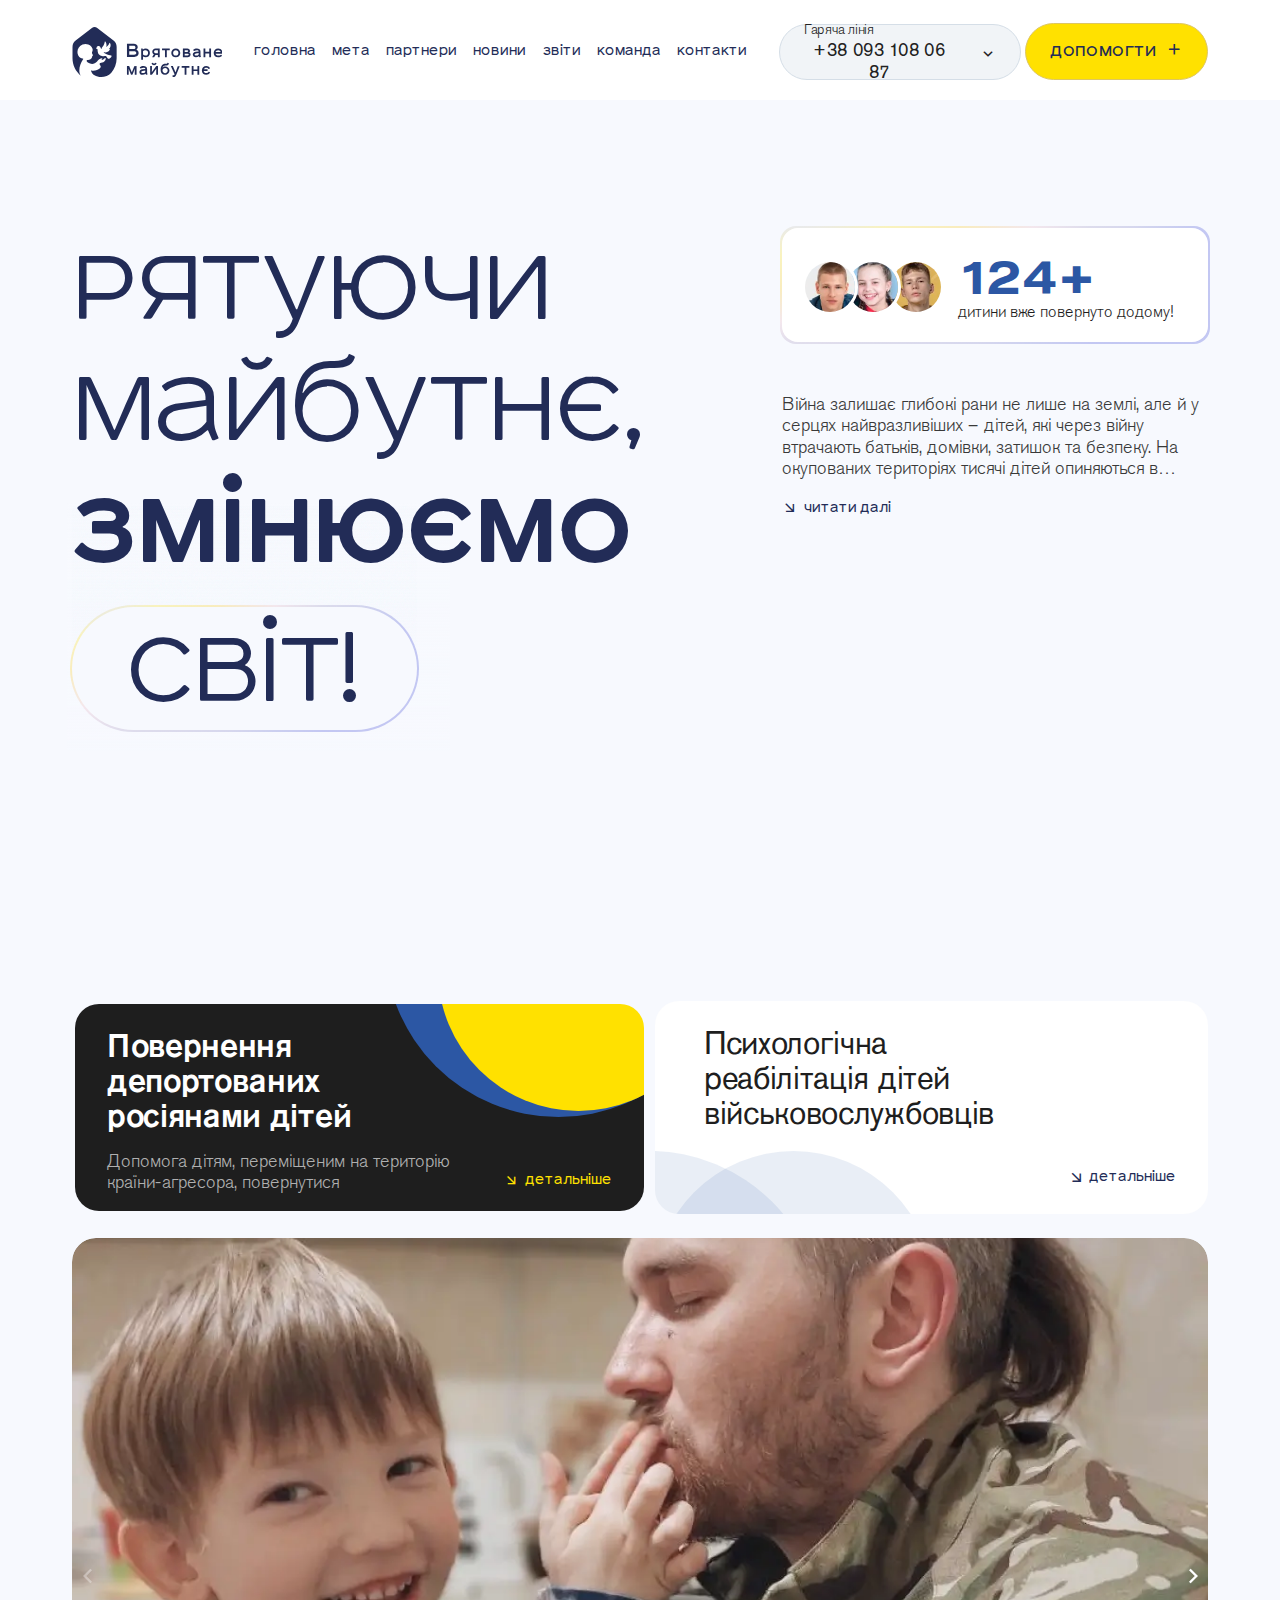
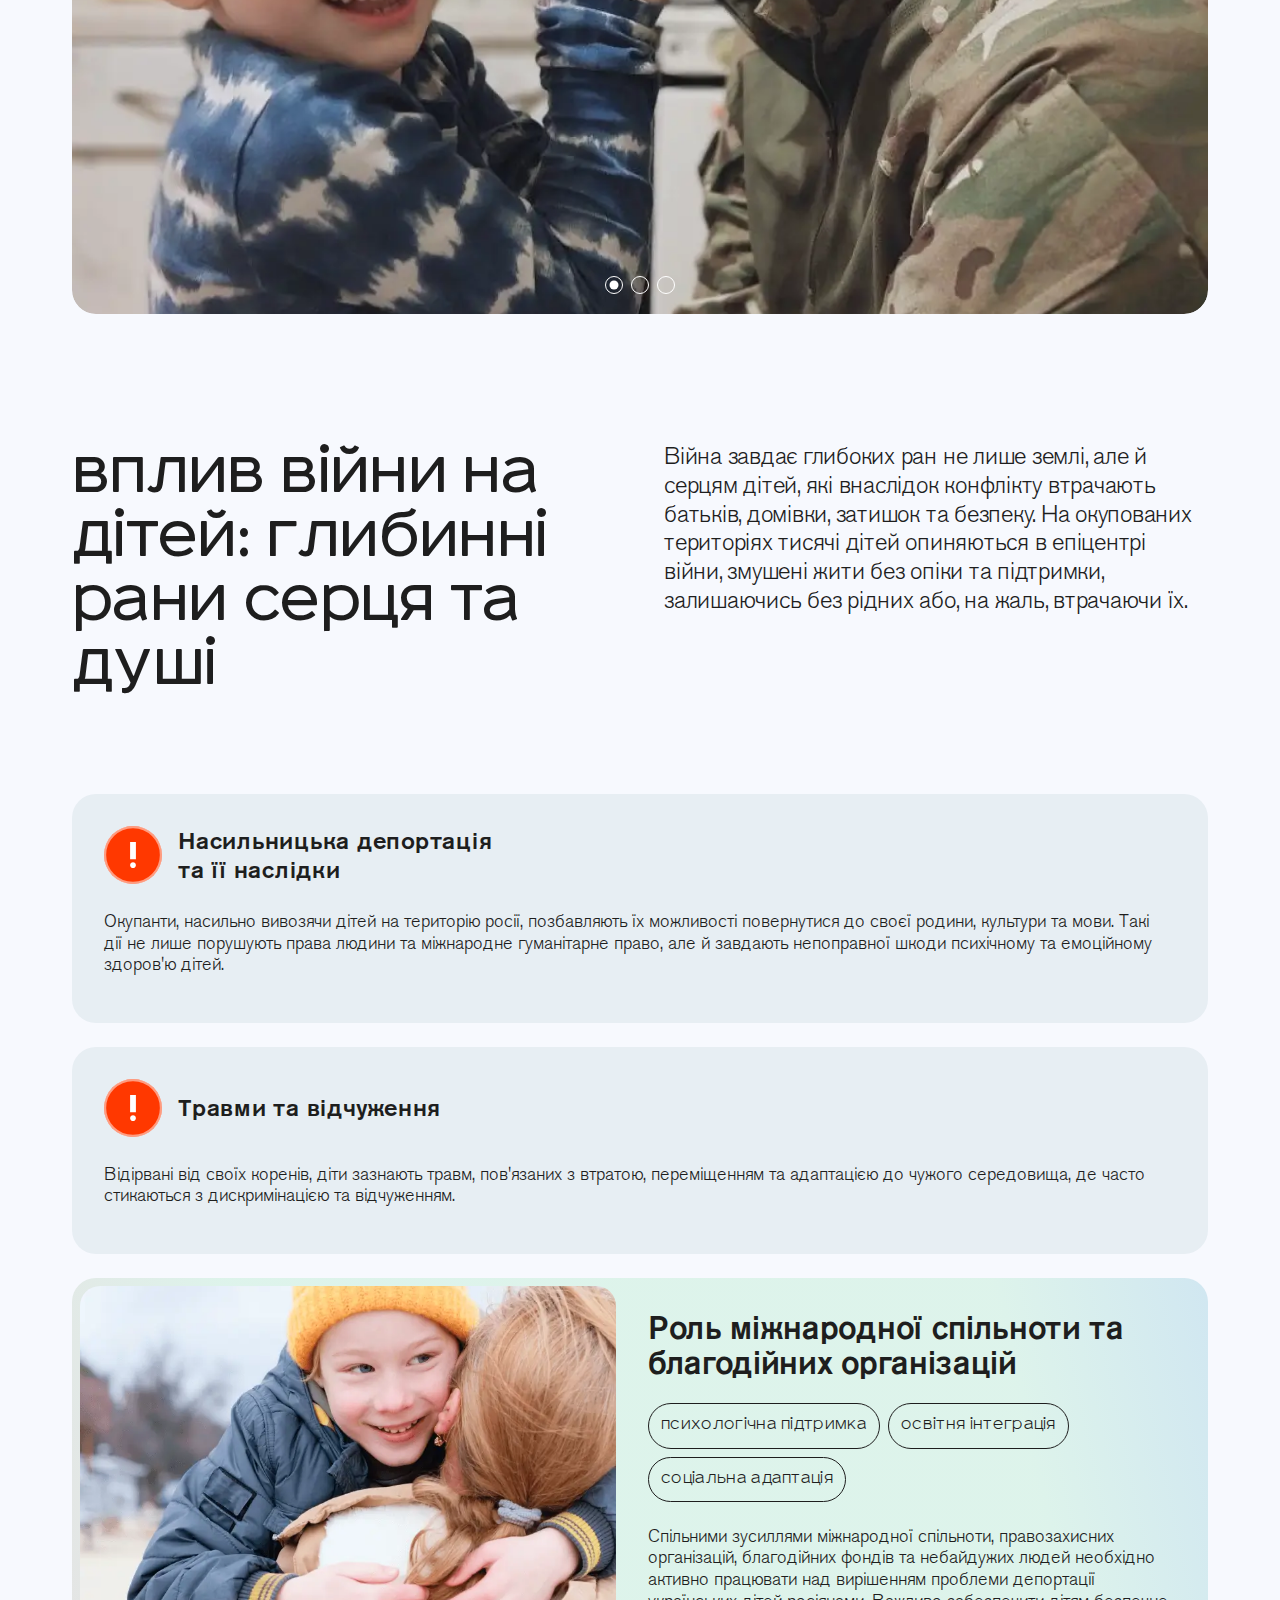
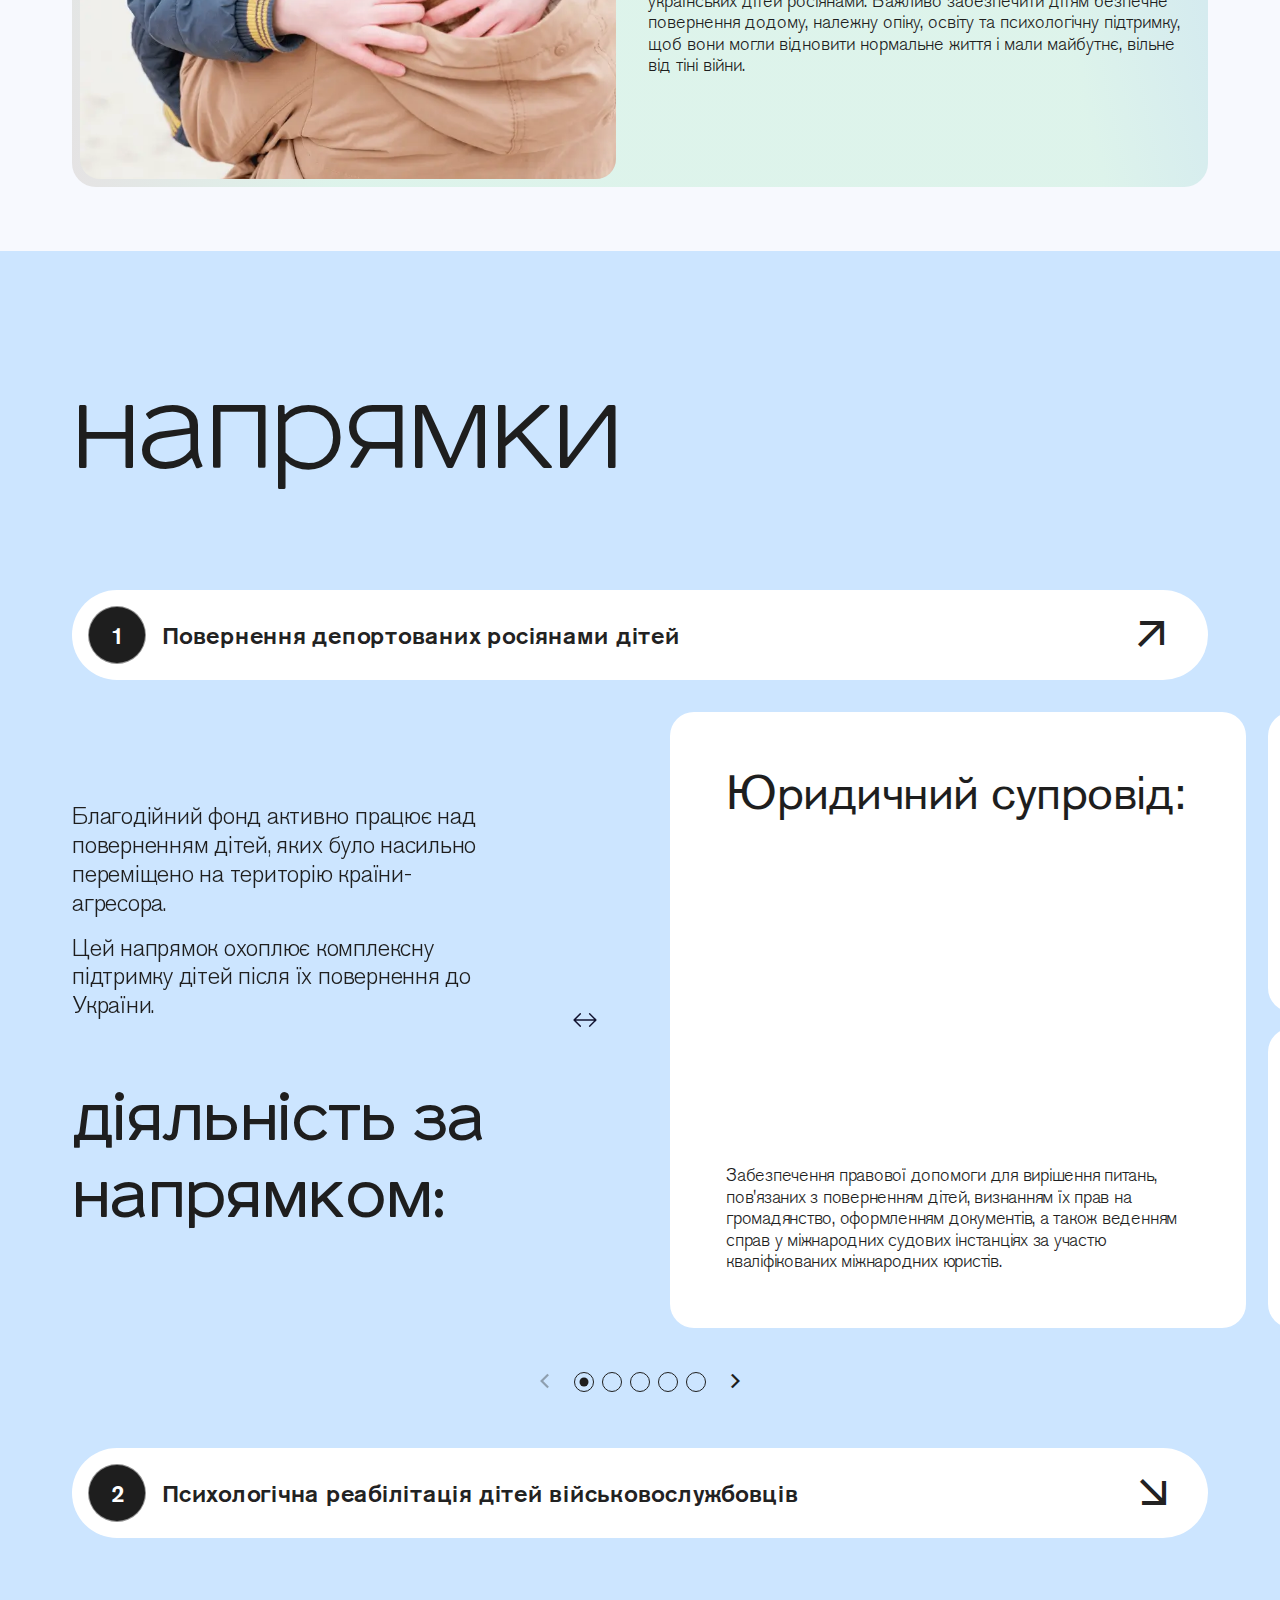
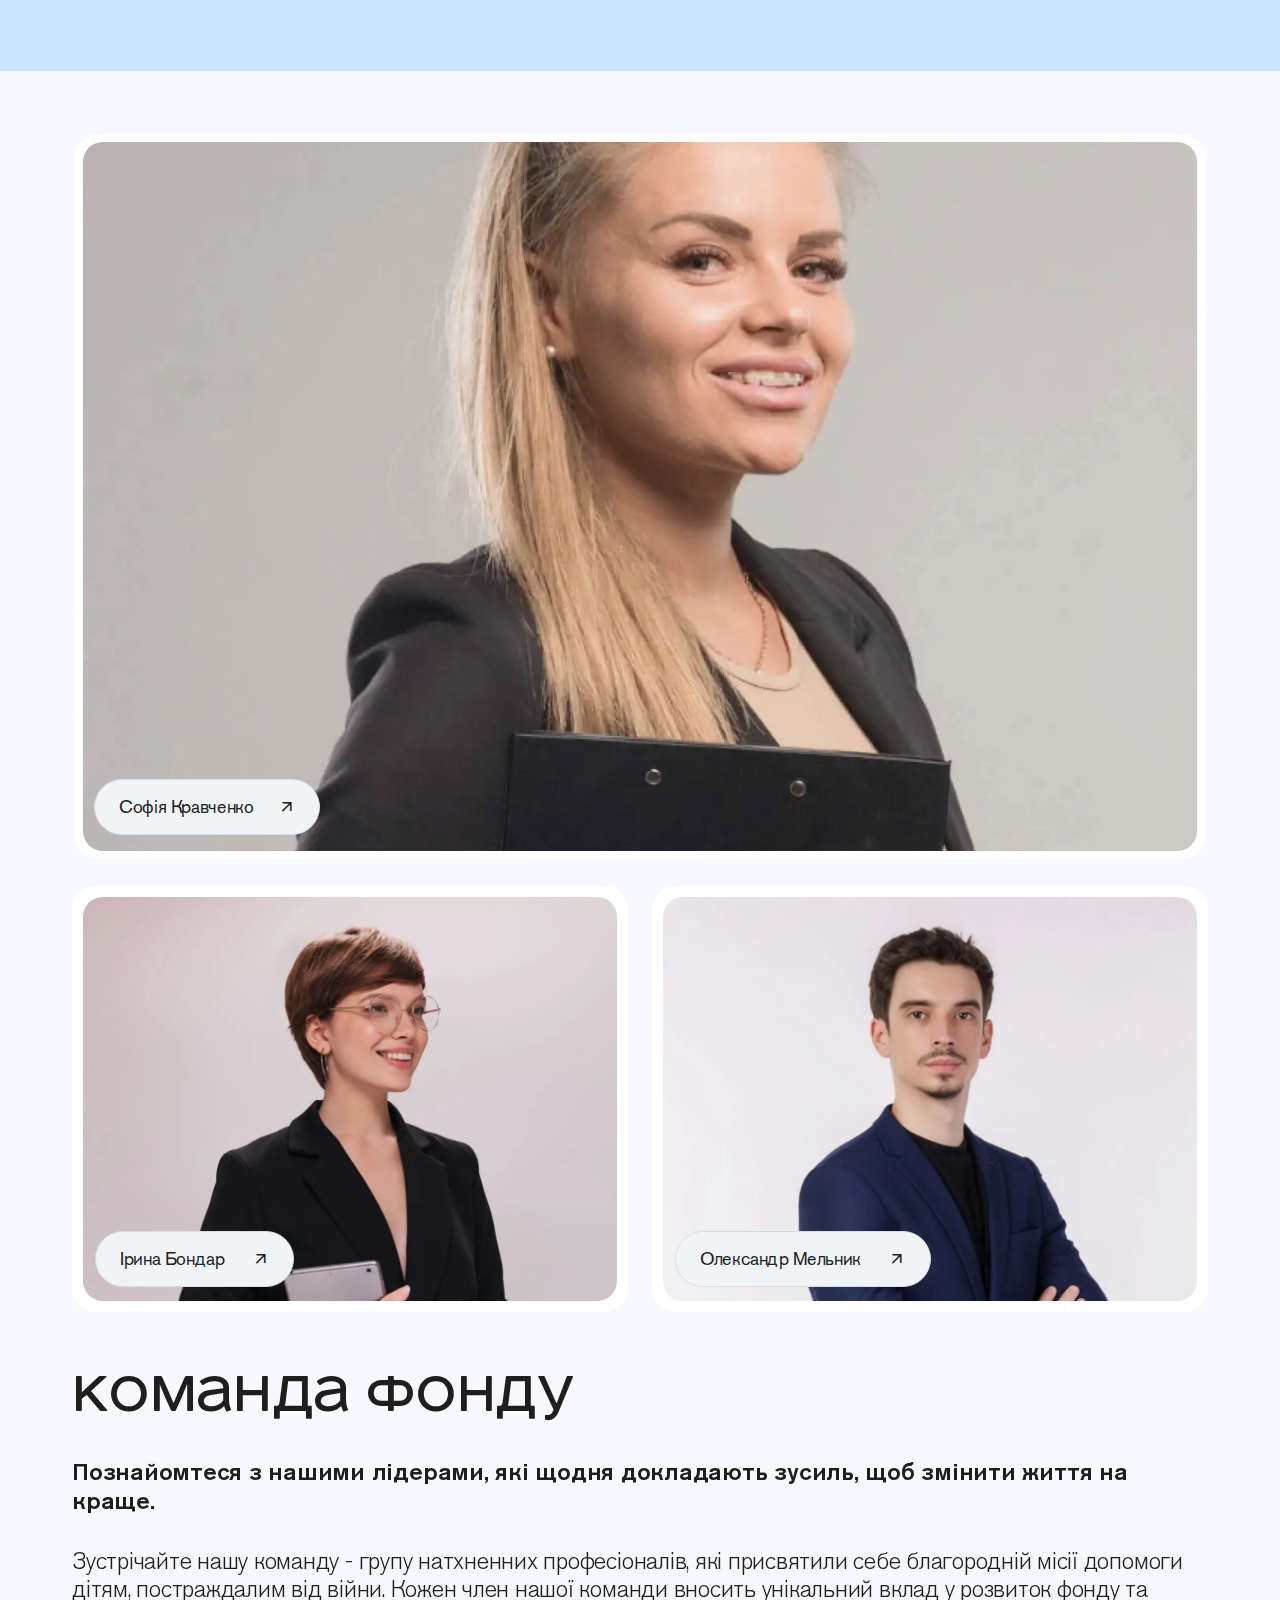
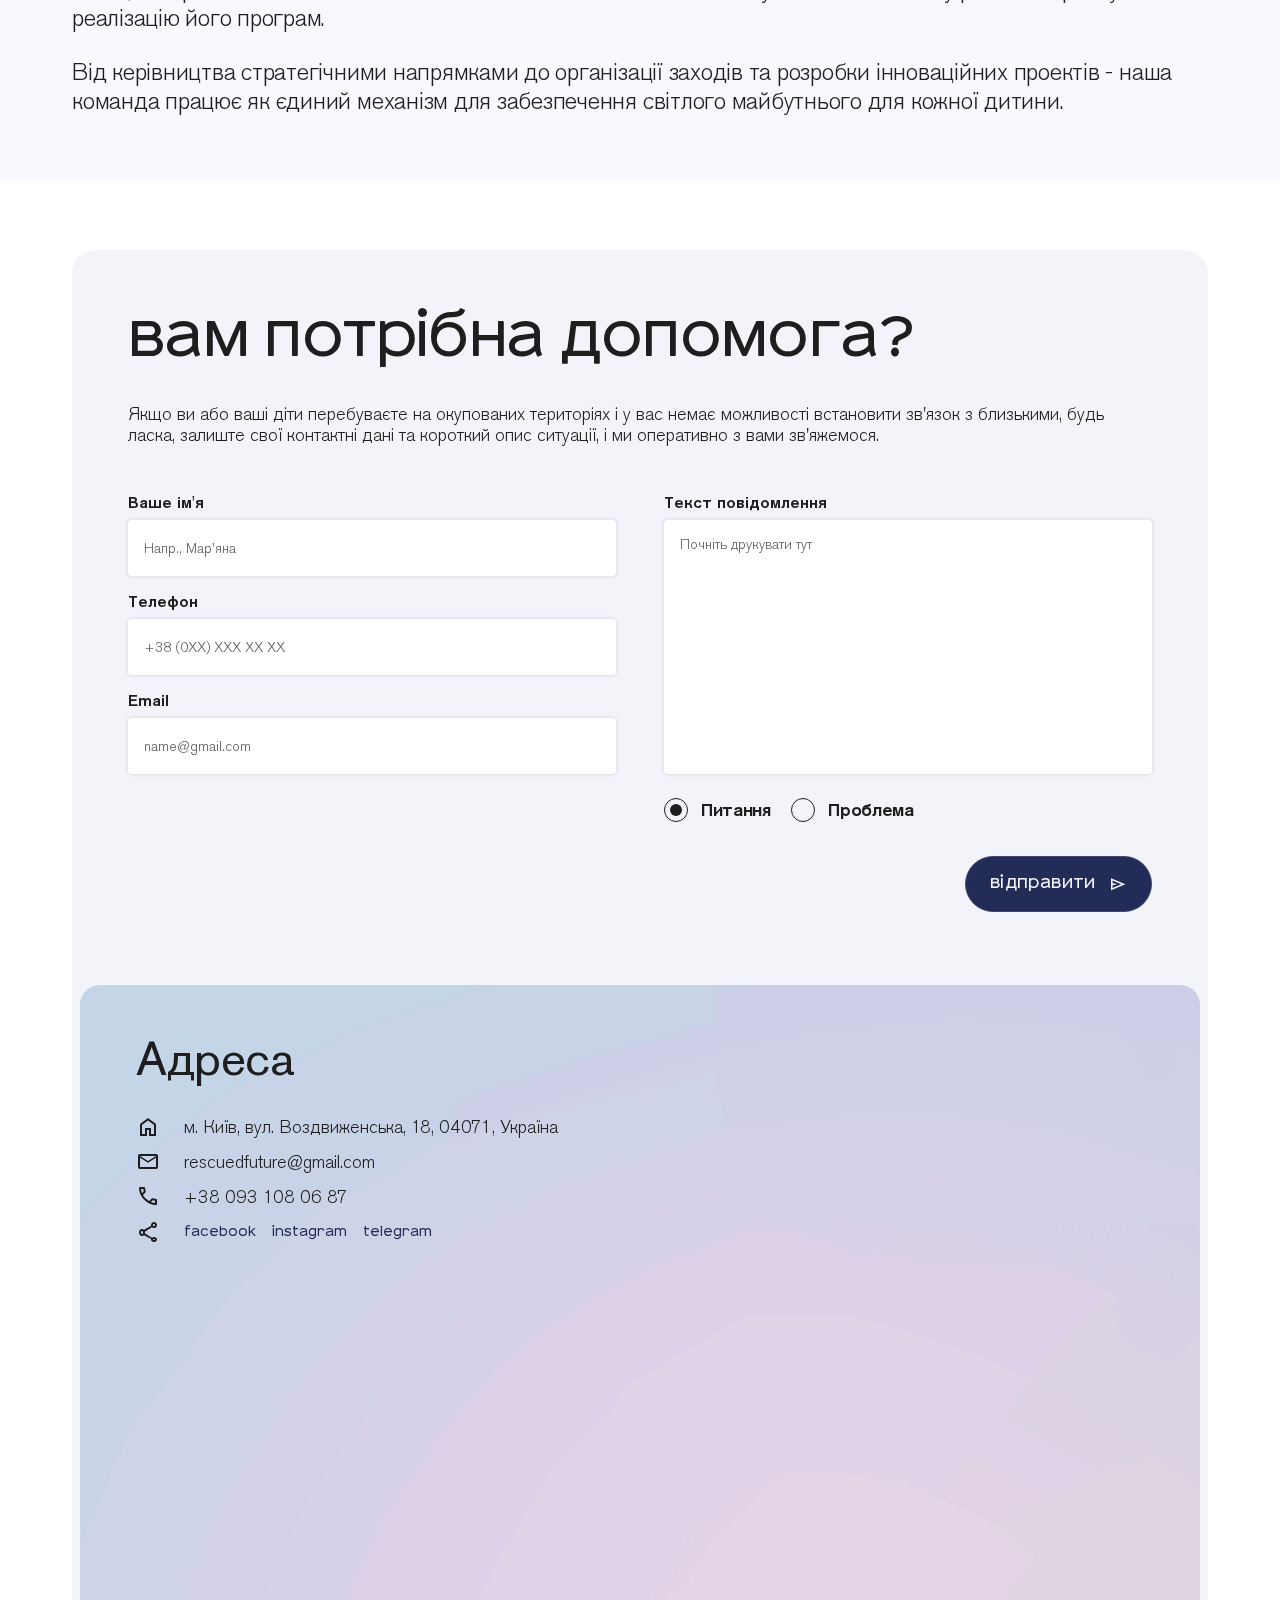
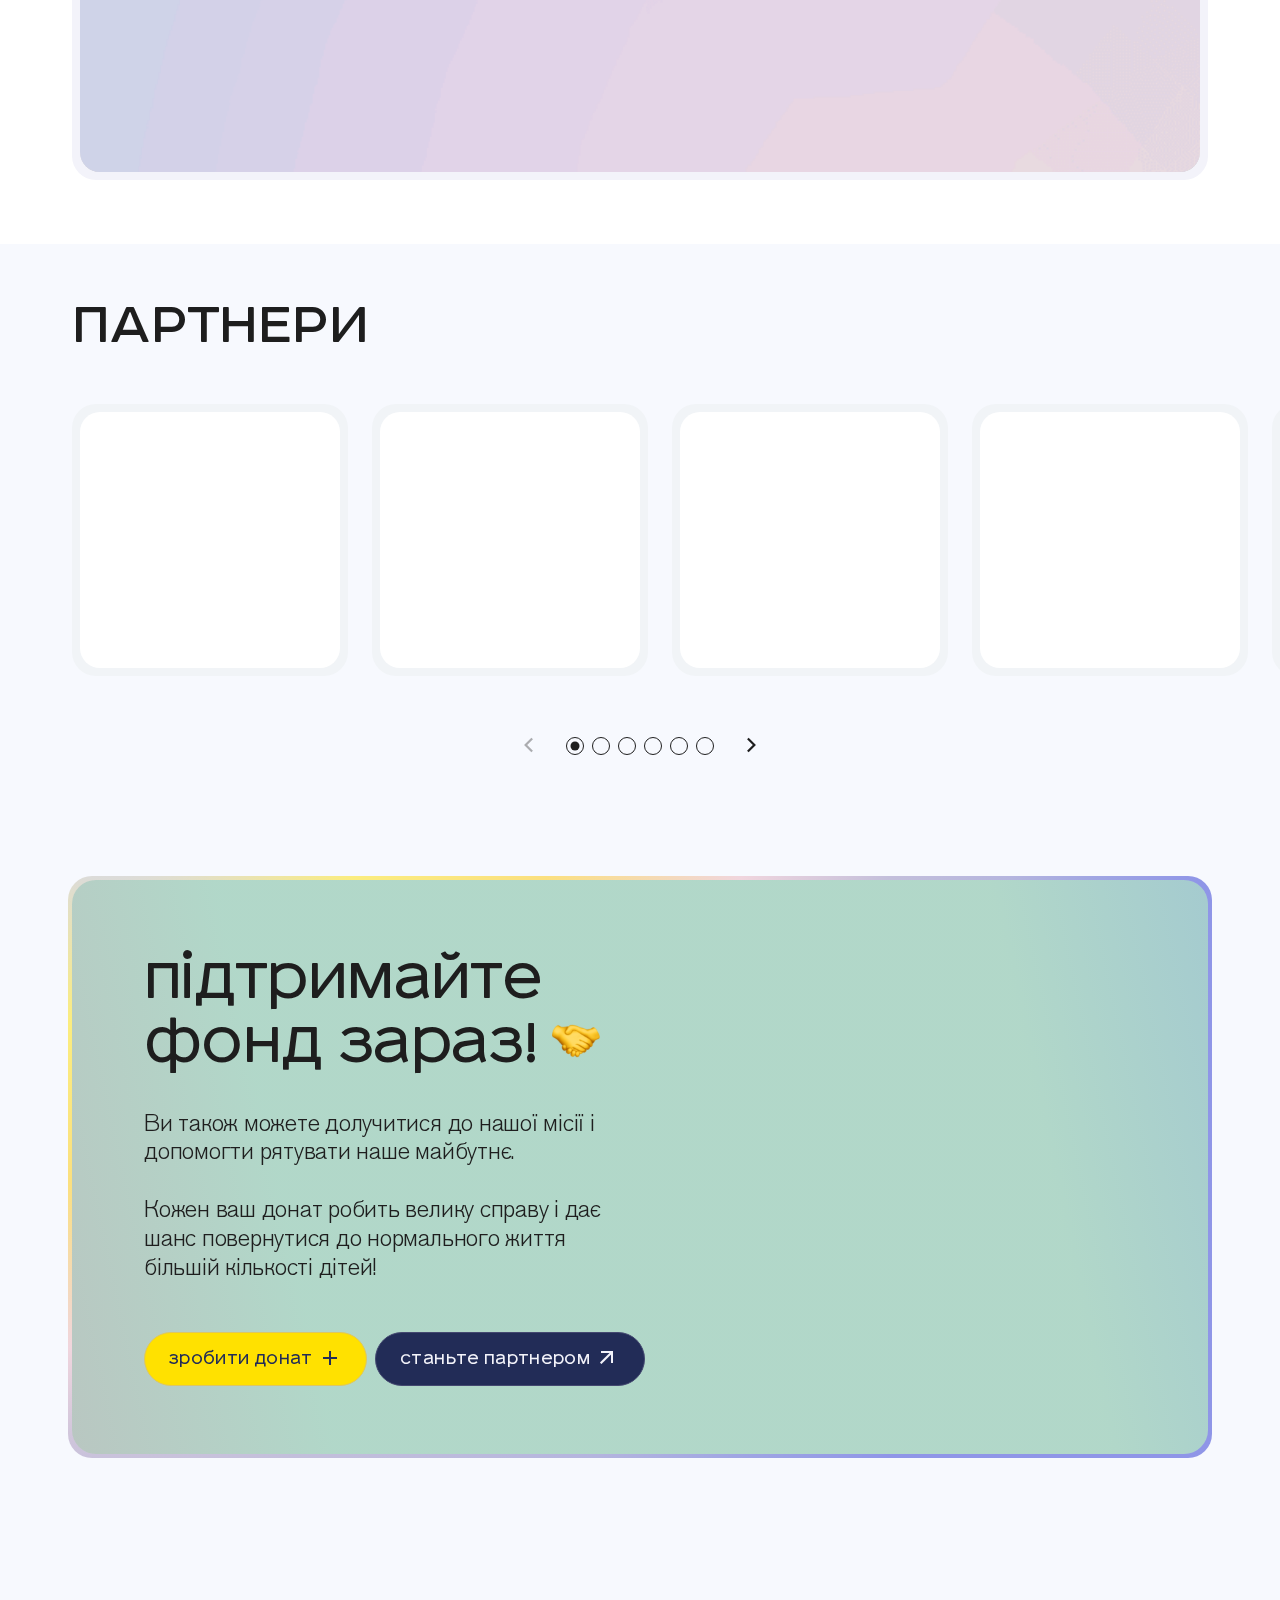
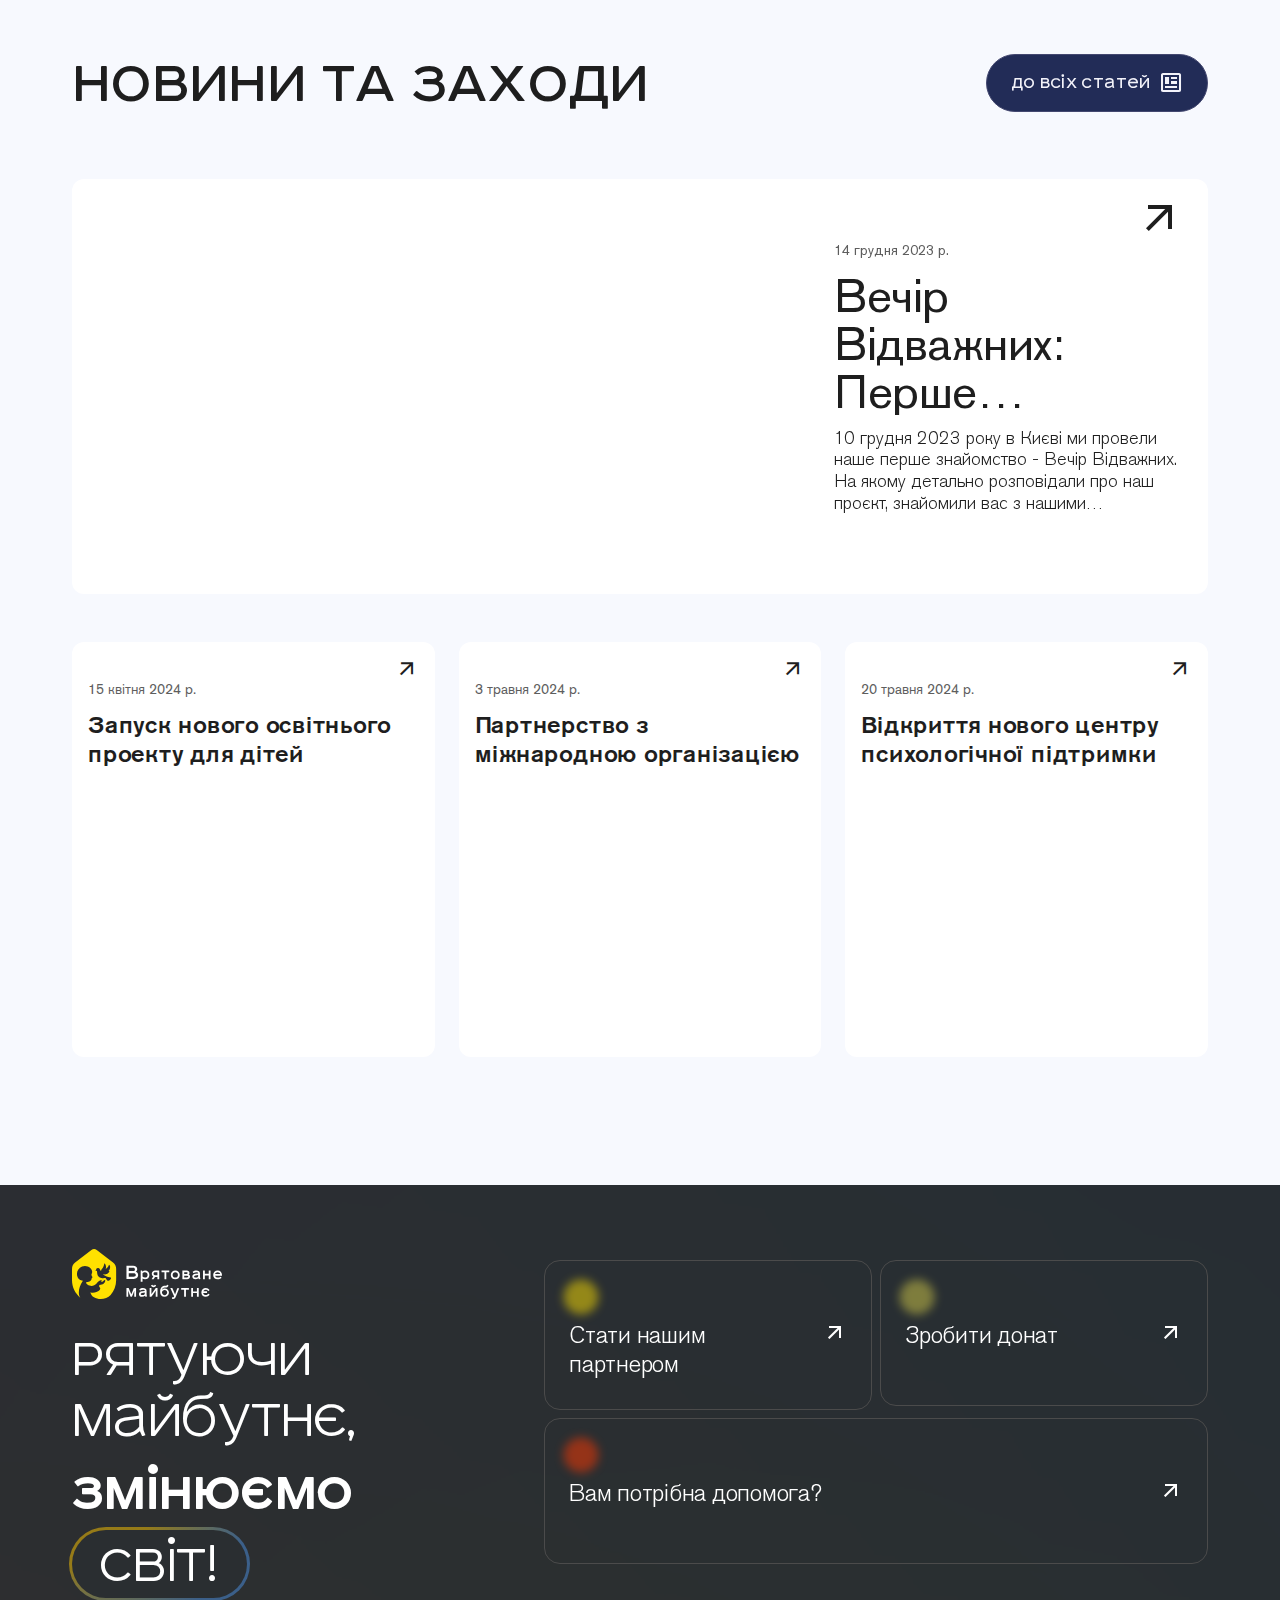
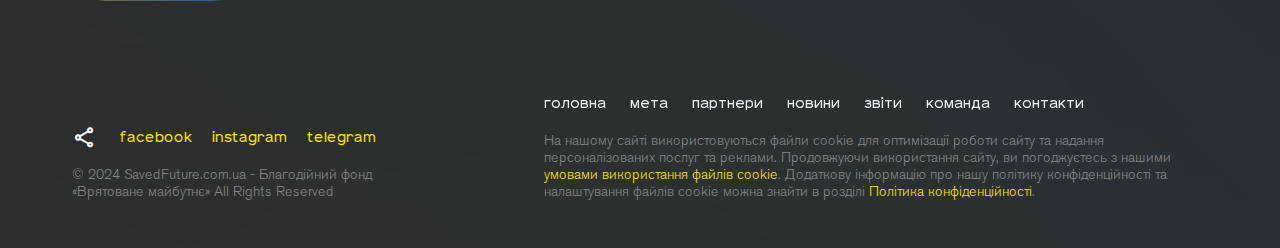
==== commit 0af1ed53: "add" ====
--- a/index.html
+++ b/index.html
@@ -592,7 +592,7 @@
               <a href="reports.html" class="burger-menu__item">Звіти</a>
             </li>
             <li>
-              <a href="index.html#team" class="burger-menu__item">Команда</a>
+              <a href="index.html#teams" class="burger-menu__item">Команда</a>
             </li>
             <li>
               <a href="contact.html" class="burger-menu__item">Контакти</a>
@@ -651,7 +651,7 @@
               <a href="reports.html" class="header__link link--black">Звіти</a>
             </li>
             <li class="header__item">
-              <a href="index.html#team" class="header__link link--black">Команда</a>
+              <a href="index.html#teams" class="header__link link--black">Команда</a>
             </li>
             <li class="header__item">
               <a href="contact.html" class="header__link link--black">Контакти</a>
@@ -1328,7 +1328,7 @@
   </section>
 
   <!-- Команда фонду -->
-  <section class="team" id="team">
+  <section class="team" id="teams">
     <div class="wrapper">
       <div class="team__left">
         <div class="team__left--box" data-fancybox data-src="#team">
@@ -1818,7 +1818,7 @@
                 <a href="reports.html" class="header__link link--black">звіти</a>
               </li>
               <li class="header__item">
-                <a href="index.html#team" class="header__link link--black">команда</a>
+                <a href="index.html#teams" class="header__link link--black">команда</a>
               </li>
               <li class="header__item">
                 <a href="contact.html" class="header__link link--black">контакти</a>
--- a/style/fonts.css
+++ b/style/fonts.css
@@ -27,6 +27,15 @@
     font-style: normal;
     font-display: swap;
 }  
+
+@font-face {
+    font-family: 'AkzidenzGroteskPro';
+    src: url('./../fonts/AkzidenzGroteskPro-MdEx.ttf') format('truetype');
+    font-weight: 500;
+    font-style: normal;
+    font-display: swap;
+}  
+
 
 @font-face {
     font-family: 'Akzidenz-Grotesk Pro';
--- a/style/command.css
+++ b/style/command.css
@@ -89,7 +89,8 @@
   color: var(--graphite-source);
   font-size: 14px;
   font-weight: 400;
-  transition: all 0.6s;
+  font-style: normal;
+  transition: all 0.4s;
 }
 
 .wrapper {
@@ -401,12 +402,12 @@
     gap: 8px;
   }
   .button--blue:hover {
-    border: 1.5px solid var(--blue-700);
-    background: var(--blue-900);
+    border: 1.5px solid var(--blue-700) !important;
+    background: var(--blue-900) !important;
   }
   .button--blue:active {
-    border: 1.5px solid var(--blue-700);
-    background: var(--blue-800);
+    border: 1.5px solid var(--blue-700) !important;
+    background: var(--blue-800) !important;
   }
   .button--blue:disabled {
     color: var(--graphite-300);
--- a/style/style.css
+++ b/style/style.css
@@ -187,19 +187,16 @@
   }
 }
 .card-menu h2 {
+  font-family: "Affect";
   font-size: 48px;
-  font-style: normal;
-  font-weight: 400;
+  font-weight: 300;
   line-height: 100%;
   letter-spacing: -0.48px;
   text-transform: uppercase;
-  color: var(--graphite-source);
-  font-family: "Affect";
 }
 @media (min-width: 1280px) {
   .card-menu h2 {
     font-size: 115px;
-    font-weight: 300;
     text-transform: lowercase;
     letter-spacing: -1.15px;
   }
@@ -228,6 +225,11 @@
   display: flex;
   align-items: center;
   justify-content: center;
+  position: fixed;
+  top: 0;
+  left: 0;
+  width: 100%;
+  z-index: 1000;
 }
 .header .video__background {
   bottom: auto;
@@ -272,7 +274,7 @@
   width: 100%;
   height: 100%;
   -o-object-fit: cover;
-     object-fit: cover;
+  object-fit: cover;
 }
 .header__nav {
   display: none;
@@ -295,7 +297,6 @@
 .header__link {
   color: var(--blue-source);
   font-family: "Affect";
-  font-weight: 400;
   line-height: 120%;
   text-decoration: none;
 }
@@ -327,7 +328,6 @@
 .header__menu > span {
   color: var(--blue-source);
   font-family: "Affect";
-  font-weight: 400;
   line-height: 120%;
   padding: 4.5px 0;
 }
@@ -369,7 +369,6 @@
 .header__dropdown--toggle::before {
   content: "Гаряча лінія";
   font-size: 14px;
-  font-style: normal;
   font-weight: 300;
   line-height: 120%;
   font-family: "Akzidenz-Grotesk Pro";
@@ -442,9 +441,9 @@
   border-radius: 99px;
   width: -moz-fit-content;
   width: fit-content;
+  color: var(--graphite-source);
   border: 1px solid var(--light-blue-100);
   background: var(--light-blue-50);
-  color: var(--graphite-source);
   font-size: 18px;
   line-height: 120%;
   letter-spacing: -0.36px;
@@ -456,9 +455,7 @@
   z-index: -1;
 }
 .header__dropdown--item span {
-  color: var(--graphite-source);
   font-size: 14px;
-  font-style: normal;
   font-weight: 300;
   line-height: 120%;
 }
@@ -513,7 +510,7 @@
   width: 100%;
   height: 100%;
   -o-object-fit: cover;
-     object-fit: cover;
+  object-fit: cover;
 }
 
 .menu__overlay {
@@ -556,7 +553,6 @@
 }
 .menu__overlay--card h3 {
   font-size: 24px;
-  font-style: normal;
   font-weight: 300;
   line-height: 120%;
   letter-spacing: -0.24px;
@@ -582,9 +578,6 @@
 @media (min-width: 1280px) {
   .menu__overlay--card h3 {
     font-size: 48px;
-    font-style: normal;
-    font-weight: 400;
-    line-height: 100%;
     letter-spacing: -0.48px;
     padding-right: 40px;
     margin-bottom: 31px;
@@ -593,7 +586,6 @@
 .menu__overlay--card p {
   color: var(--graphite-700);
   font-size: 14px;
-  font-style: normal;
   font-weight: 300;
   line-height: 120%;
   max-width: 231px;
@@ -601,9 +593,6 @@
 @media (min-width: 1280px) {
   .menu__overlay--card p {
     font-size: 18px;
-    font-style: normal;
-    font-weight: 300;
-    line-height: 120%;
     max-width: 100%;
     padding-right: 40px;
   }
@@ -617,8 +606,6 @@
   color: var(--blue-source);
   font-family: "Affect";
   font-size: 14px;
-  font-style: normal;
-  font-weight: 400;
   line-height: 120%;
 }
 @media (min-width: 1280px) {
@@ -771,17 +758,11 @@
   border: 1px solid var(--graphite-source);
   font-family: "Affect";
   font-size: 14px;
-  font-style: normal;
-  font-weight: 400;
-  line-height: 120%;
   background: transparent;
 }
 @media (min-width: 1280px) {
   .menu__overlay--btn button {
     font-size: 16px;
-    font-style: normal;
-    font-weight: 400;
-    line-height: 120%;
     letter-spacing: 0.32px;
     padding: 10px;
   }
@@ -789,13 +770,11 @@
 .menu__overlay--btn span {
   font-weight: 300;
   line-height: 120%;
+  font-size: 18px;
 }
 @media (min-width: 1280px) {
   .menu__overlay--btn span {
     font-size: 18px;
-    font-style: normal;
-    font-weight: 300;
-    line-height: 120%;
   }
 }
 @media (min-width: 1280px) {
@@ -945,7 +924,6 @@
 .sub-menu__left--title h2 {
   font-family: "Affect";
   font-size: 48px;
-  font-style: normal;
   font-weight: 400;
   line-height: 100%;
   letter-spacing: -0.48px;
@@ -954,25 +932,18 @@
 @media (min-width: 1280px) {
   .sub-menu__left--title h2 {
     font-size: 64px;
-    font-style: normal;
-    font-weight: 400;
-    line-height: 100%;
     text-transform: lowercase;
     letter-spacing: -0.64px;
   }
 }
 .sub-menu__left--title p {
   font-size: 14px;
-  font-style: normal;
   font-weight: 300;
   line-height: 120%;
 }
 @media (min-width: 1280px) {
   .sub-menu__left--title p {
     font-size: 18px;
-    font-style: normal;
-    font-weight: 300;
-    line-height: 120%;
   }
 }
 .sub-menu__left--form {
@@ -1003,8 +974,6 @@
 }
 .sub-menu__left--slider p {
   font-size: 18px;
-  font-style: normal;
-  font-weight: 400;
   line-height: 120%;
   flex: 1;
   letter-spacing: -0.36px;
@@ -1012,9 +981,7 @@
 @media (min-width: 1280px) {
   .sub-menu__left--slider p {
     font-size: 24px;
-    font-style: normal;
     font-weight: 500;
-    line-height: 120%;
     letter-spacing: -0.24px;
   }
 }
@@ -1028,7 +995,7 @@
   width: 100%;
   height: 100%;
   -o-object-fit: cover;
-     object-fit: cover;
+  object-fit: cover;
 }
 @media (min-width: 1280px) {
   .sub-menu__left--slider .swiper-slide {
@@ -1047,11 +1014,15 @@
   border-radius: 12px;
   overflow: hidden;
 }
+.sub-menu__right picture {
+  width: 100%;
+  height: 100%;
+}
 .sub-menu__right img {
   width: 100%;
   height: 100%;
   -o-object-fit: cover;
-     object-fit: cover;
+  object-fit: cover;
   border-radius: 12px;
 }
 @media (min-width: 1280px) {
@@ -1092,8 +1063,6 @@
   color: var(--blue-50);
   font-family: "Affect";
   font-size: 14px;
-  font-style: normal;
-  font-weight: 400;
   line-height: 120%;
   margin-left: auto;
 }
@@ -1101,9 +1070,6 @@
   .sub-menu__group button {
     padding: 16px 24px;
     font-size: 18px;
-    font-style: normal;
-    font-weight: 400;
-    line-height: 120%;
     letter-spacing: 0.36px;
     margin-top: 10px;
     gap: 12px;
@@ -1117,7 +1083,6 @@
 .sub-menu__label {
   font-family: "Akzidenz-Grotesk Pro";
   font-size: 16px;
-  font-style: normal;
   font-weight: 500;
   line-height: 120%;
 }
@@ -1134,7 +1099,6 @@
   box-shadow: 0px 0px 4px 0px rgba(0, 0, 0, 0.15);
   color: var(--graphite-700);
   font-size: 14px;
-  font-style: normal;
   font-weight: 300;
   line-height: 120%;
   width: 100%;
@@ -1144,7 +1108,6 @@
   font-family: "Akzidenz-Grotesk Pro";
   color: var(--graphite-700);
   font-size: 14px;
-  font-style: normal;
   font-weight: 300;
   line-height: 120%;
 }
@@ -1152,7 +1115,6 @@
   font-family: "Akzidenz-Grotesk Pro";
   color: var(--graphite-700);
   font-size: 14px;
-  font-style: normal;
   font-weight: 300;
   line-height: 120%;
 }
@@ -1221,11 +1183,8 @@
   align-items: center;
   border-radius: 99px;
   border: 1px solid var(--graphite-source);
-  color: var(--graphite-source);
   font-family: "Affect";
   font-size: 14px;
-  font-style: normal;
-  font-weight: 400;
   line-height: 120%;
   background: transparent;
 }
@@ -1243,9 +1202,7 @@
   gap: 8px;
 }
 .make-donation__value label {
-  color: var(--graphite-source);
   font-size: 16px;
-  font-style: normal;
   font-weight: 500;
   line-height: 120%;
 }
@@ -1268,7 +1225,6 @@
   box-shadow: 0px 0px 4px 0px rgba(0, 0, 0, 0.15);
   color: var(--graphite-700);
   font-size: 14px;
-  font-style: normal;
   font-weight: 300;
   line-height: 120%;
   border: none;
@@ -1276,14 +1232,12 @@
 .make-donation__value input::-moz-placeholder {
   color: var(--graphite-700);
   font-size: 14px;
-  font-style: normal;
   font-weight: 300;
   line-height: 120%;
 }
 .make-donation__value input::placeholder {
   color: var(--graphite-700);
   font-size: 14px;
-  font-style: normal;
   font-weight: 300;
   line-height: 120%;
 }
@@ -1305,7 +1259,6 @@
   box-shadow: 0px 0px 4px 0px rgba(0, 0, 0, 0.15);
   color: var(--graphite-700);
   font-size: 14px;
-  font-style: normal;
   font-weight: 300;
   line-height: 120%;
   border: none;
@@ -1327,7 +1280,6 @@
 .make-donation__submit p {
   min-width: 256px;
   font-size: 14px;
-  font-style: normal;
   font-weight: 300;
   line-height: 120%;
   flex: 1 0 0;
@@ -1406,9 +1358,7 @@
   }
 }
 .make-donation__right--header h2 {
-  color: var(--graphite-source);
   font-size: 32px;
-  font-style: normal;
   font-weight: 400;
   line-height: 100%;
   letter-spacing: -0.48px;
@@ -1431,7 +1381,6 @@
   box-shadow: 0px 0px 4px 0px rgba(0, 0, 0, 0.15);
   color: var(--graphite-700);
   font-size: 14px;
-  font-style: normal;
   font-weight: 300;
   line-height: 120%;
   border: none;
@@ -1465,11 +1414,9 @@
   gap: 9px;
 }
 .make-donation__right--group h3 {
-  color: var(--graphite-source);
   font-size: 18px;
-  font-style: normal;
+  line-height: 120%;
   font-weight: 400;
-  line-height: 120%;
   letter-spacing: -0.36px;
 }
 @media (min-width: 1280px) {
@@ -1494,9 +1441,7 @@
 .make-donation__right--row span {
   min-width: 128px;
   width: auto;
-  color: var(--graphite-source);
   font-size: 14px;
-  font-style: normal;
   font-weight: 300;
   line-height: 120%;
   max-width: 128px;
@@ -1509,9 +1454,7 @@
   }
 }
 .make-donation__right--row p {
-  color: var(--graphite-source);
   font-size: 14px;
-  font-style: normal;
   font-weight: 300;
   line-height: 120%;
   word-break: break-all;
@@ -1610,6 +1553,10 @@
     padding: 0 48px;
   }
 }
+#needHelp .make-donation__right--top h3 {
+  font-weight: 400;
+  line-height: 100%;
+}
 @media (min-width: 1280px) {
   #needHelp .make-donation__right--top h3 {
     margin-bottom: 32px;
@@ -1635,7 +1582,6 @@
 .needHelp__left .sub-menu__left--form--col label {
   font-family: "Akzidenz-Grotesk Pro";
   font-size: 16px;
-  font-style: normal;
   font-weight: 500;
   line-height: 120%;
 }
@@ -1652,7 +1598,6 @@
   min-height: 123px;
   color: var(--graphite-700);
   font-size: 14px;
-  font-style: normal;
   font-weight: 300;
   line-height: 120%;
   font-family: "Akzidenz-Grotesk Pro";
@@ -1662,7 +1607,6 @@
   font-family: "Akzidenz-Grotesk Pro";
   color: var(--graphite-700);
   font-size: 14px;
-  font-style: normal;
   font-weight: 300;
   line-height: 120%;
 }
@@ -1670,7 +1614,6 @@
   font-family: "Akzidenz-Grotesk Pro";
   color: var(--graphite-700);
   font-size: 14px;
-  font-style: normal;
   font-weight: 300;
   line-height: 120%;
 }
@@ -1682,7 +1625,7 @@
   display: flex;
   align-items: flex-start;
   align-content: flex-start;
-  gap: 0px 24px;
+  gap: 0px 21px;
   flex-wrap: wrap;
   width: 100%;
   margin-top: 10px;
@@ -1690,15 +1633,11 @@
 }
 .sub-menu__radio p {
   font-size: 18px;
-  font-style: normal;
-  font-weight: 400;
   line-height: 120%;
   letter-spacing: -0.36px;
 }
 .sub-menu__radio b {
   font-size: 18px;
-  font-style: normal;
-  font-weight: 400;
   line-height: 120%;
   letter-spacing: -0.36px;
 }
@@ -1712,7 +1651,6 @@
 }
 .make-donation__right--top h3 {
   font-size: 32px;
-  font-style: normal;
   font-weight: 400;
   line-height: 100%;
   letter-spacing: -0.32px;
@@ -1746,10 +1684,9 @@
   display: flex;
   align-items: center;
   gap: 8px;
+  color: var(--graphite-source);
   text-decoration: none;
-  color: var(--graphite-source);
   font-size: 14px;
-  font-style: normal;
   font-weight: 300;
   line-height: 120%;
 }
@@ -1761,6 +1698,9 @@
     line-height: 120%;
   }
 }
+.make-donation__nav li a span {
+  color: var(--graphite-source);
+}
 .make-donation__nav li a span::before {
   font-size: 24px;
   color: var(--graphite-source);
@@ -1777,7 +1717,6 @@
 }
 .make-donation__social li::before {
   font-size: 24px;
-  color: var(--graphite-source);
 }
 @media (min-width: 1280px) {
   .make-donation__social li:nth-of-type(1) {
@@ -1788,8 +1727,6 @@
   color: var(--blue-source);
   font-family: "Affect";
   font-size: 14px;
-  font-style: normal;
-  font-weight: 400;
   text-decoration: none;
   line-height: 120%;
 }
@@ -1884,8 +1821,6 @@
   color: var(--blue-50);
   font-family: "Affect";
   font-size: 14px;
-  font-style: normal;
-  font-weight: 400;
   line-height: 120%;
   text-decoration: none;
 }
@@ -1908,8 +1843,6 @@
   color: var(--blue-source);
   font-family: "Affect";
   font-size: 14px;
-  font-style: normal;
-  font-weight: 400;
   line-height: 120%;
 }
 .burger-menu__footer .burger-menu__footer--btn span {
@@ -1932,7 +1865,6 @@
   transform: none;
   padding: 8px 16px;
   font-size: 14px;
-  font-weight: 400;
   line-height: 110%;
   display: flex;
   align-items: flex-start;
@@ -1964,11 +1896,13 @@
   background: var(--background-1);
   background-repeat: repeat;
   background-size: auto;
+  margin-top: 78px;
 }
 @media (min-width: 1280px) {
   .hero {
     padding: 128px 72px 32px 72px;
     max-width: 100%;
+    margin-top: 100px;
   }
 }
 .hero .wrapper {
@@ -2024,7 +1958,6 @@
   text-align: center;
   font-family: "Affect";
   font-size: 58px;
-  font-style: normal;
   font-weight: 300;
   line-height: 105%;
   letter-spacing: -0.58px;
@@ -2059,7 +1992,6 @@
   color: var(--blue-source);
   font-family: "Affect";
   font-size: 58px;
-  font-style: normal;
   font-weight: 300;
   line-height: 105%;
   letter-spacing: -0.58px;
@@ -2078,10 +2010,7 @@
 .hero__left--button a::before {
   content: "";
   position: absolute;
-  top: -1.5px;
-  left: -1.5px;
-  right: -1.5px;
-  bottom: -1.5px;
+  inset: -2px;
   background: radial-gradient(96.04% 161.51% at 3.33% -13.12%, rgba(166, 199, 187, 0.25) 0%, rgba(193, 190, 179, 0.25) 8.33%, rgba(255, 225, 0, 0.25) 23.96%, rgba(255, 199, 0, 0.25) 40.9%, rgba(233, 178, 188, 0.25) 58.38%, rgba(144, 134, 183, 0.25) 71.65%, rgba(114, 113, 189, 0.25) 82.77%, rgba(74, 84, 198, 0.25) 90.28%, rgba(40, 51, 208, 0.25) 100%);
   z-index: -1;
   border-radius: 99px;
@@ -2090,10 +2019,7 @@
   .hero__left--button a::before {
     content: "";
     position: absolute;
-    top: -4px;
-    left: -4px;
-    right: -4px;
-    bottom: -4px;
+    inset: -2px;
     background: radial-gradient(96.04% 161.51% at 3.33% -13.12%, rgba(166, 199, 187, 0.25) 0%, rgba(193, 190, 179, 0.25) 8.33%, rgba(255, 225, 0, 0.25) 23.96%, rgba(255, 199, 0, 0.25) 40.9%, rgba(233, 178, 188, 0.25) 58.38%, rgba(144, 134, 183, 0.25) 71.65%, rgba(114, 113, 189, 0.25) 82.77%, rgba(74, 84, 198, 0.25) 90.28%, rgba(40, 51, 208, 0.25) 100%);
     z-index: -1;
     border-radius: 99px;
@@ -2106,11 +2032,11 @@
   flex-direction: column;
   align-items: flex-start;
   flex: 1 0 0;
-  gap: 24px;
+  gap: 26px;
 }
 @media (min-width: 1280px) {
   .hero__right {
-    gap: 48px;
+    gap: 51px;
     width: 50%;
     min-width: 426px;
     max-width: 426px;
@@ -2124,9 +2050,9 @@
   background: var(--white-100);
 }
 .hero__right--box > div {
-  border-radius: 12px;
+  border-radius: 10px;
   background: var(--white-100);
-  padding: 16px;
+  padding: 14px 16px;
   display: flex;
   justify-content: center;
   align-items: center;
@@ -2148,10 +2074,7 @@
 .hero__right--box::before {
   content: "";
   position: absolute;
-  top: -1.5px;
-  left: -1.5px;
-  right: -1.5px;
-  bottom: -1.5px;
+  inset: -2px;
   background: radial-gradient(96.04% 161.51% at 3.33% -13.12%, rgba(166, 199, 187, 0.25) 0%, rgba(193, 190, 179, 0.25) 8.33%, rgba(255, 225, 0, 0.25) 23.96%, rgba(255, 199, 0, 0.25) 40.9%, rgba(233, 178, 188, 0.25) 58.38%, rgba(144, 134, 183, 0.25) 71.65%, rgba(114, 113, 189, 0.25) 82.77%, rgba(74, 84, 198, 0.25) 90.28%, rgba(40, 51, 208, 0.25) 100%);
   z-index: -1;
   border-radius: 12px;
@@ -2182,11 +2105,11 @@
   z-index: 3;
 }
 .hero__right--avatar picture:nth-of-type(2) {
-  transform: translateX(-16px);
+  transform: translateX(-5px);
   z-index: 2;
 }
 .hero__right--avatar picture:nth-of-type(3) {
-  transform: translateX(-32px);
+  transform: translateX(-10px);
   z-index: 1;
 }
 .hero__right--avatar img {
@@ -2218,10 +2141,9 @@
   }
 }
 .hero__right--content p {
-  font-family: "Akzidenz-Grotesk Pro";
+  font-family: "AkzidenzGroteskPro";
   color: var(--strong-blue);
   font-size: 32px;
-  font-style: normal;
   font-weight: 500;
   line-height: 105%;
 }
@@ -2231,18 +2153,15 @@
   }
 }
 .hero__right--content span {
-  color: var(--graphite-source);
   text-align: center;
   font-family: "Akzidenz-Grotesk Pro";
   font-size: 14px;
-  font-style: normal;
   font-weight: 300;
   line-height: 120%;
 }
 @media (min-width: 1280px) {
   .hero__right--content span {
     font-size: 16px;
-    font-weight: 400;
     text-align: left;
   }
 }
@@ -2266,7 +2185,6 @@
   color: var(--graphite-900);
   text-overflow: ellipsis;
   font-size: 14px;
-  font-style: normal;
   font-weight: 300;
   line-height: 120%;
 }
@@ -2283,8 +2201,6 @@
   color: var(--blue-source);
   font-family: "Affect";
   font-size: 14px;
-  font-style: normal;
-  font-weight: 400;
   line-height: 120%;
   padding: 4px 0;
 }
@@ -2389,10 +2305,10 @@
   width: 100%;
   height: 100%;
   -o-object-fit: cover;
-     object-fit: cover;
+  object-fit: cover;
   border-radius: 12px;
   -o-object-position: top;
-     object-position: top;
+  object-position: top;
 }
 @media (min-width: 1280px) {
   .gallery__box--left-top img,
@@ -2417,12 +2333,9 @@
   border-radius: 24px;
   position: relative;
   width: 100%;
-  /* Ширина контейнера равна 100% от родительского элемента */
   padding-top: 56.25%;
-  /* 16:9 соотношение (9 / 16 * 100%) */
   overflow: hidden;
   background-color: #ccc;
-  /* Цвет фона для наглядности */
 }
 .gallery__box--left-main .swiper-slide img {
   position: absolute;
@@ -2431,7 +2344,7 @@
   width: 100%;
   height: 100%;
   -o-object-fit: cover;
-     object-fit: cover;
+  object-fit: cover;
 }
 .gallery__box--left-main .gallery-next::after {
   content: none;
@@ -2569,16 +2482,14 @@
 .gallery__box--left-bottom-card h3 {
   color: var(--white-100);
   font-size: 18px;
-  font-style: normal;
+  line-height: 120%;
   font-weight: 400;
-  line-height: 120%;
   letter-spacing: -0.36px;
   margin-bottom: 12px;
 }
 @media (min-width: 1280px) {
   .gallery__box--left-bottom-card h3 {
     font-size: 32px;
-    font-style: normal;
     font-weight: 500;
     line-height: 110%;
     max-width: 300px;
@@ -2589,7 +2500,6 @@
 .gallery__box--left-bottom-card p {
   color: var(--graphite-300);
   font-size: 14px;
-  font-style: normal;
   font-weight: 300;
   line-height: 120%;
   margin-bottom: 19px;
@@ -2597,9 +2507,6 @@
 @media (min-width: 1280px) {
   .gallery__box--left-bottom-card p {
     font-size: 18px;
-    font-style: normal;
-    font-weight: 300;
-    line-height: 120%;
     margin-bottom: 0;
   }
 }
@@ -2612,7 +2519,6 @@
   text-transform: lowercase;
   font-family: "Affect";
   font-size: 14px;
-  font-weight: 400;
   line-height: 120%;
   background: transparent;
   border: none;
@@ -2685,18 +2591,14 @@
   }
 }
 .gallery__box--left-bottom-card2 h3 {
-  color: var(--graphite-source);
   font-size: 18px;
-  font-style: normal;
+  line-height: 120%;
   font-weight: 400;
-  line-height: 120%;
   letter-spacing: -0.36px;
 }
 @media (min-width: 1280px) {
   .gallery__box--left-bottom-card2 h3 {
     font-size: 32px;
-    font-style: normal;
-    font-weight: 500;
     line-height: 110%;
     letter-spacing: -0.32px;
     max-width: 300px;
@@ -2713,7 +2615,6 @@
   text-transform: lowercase;
   font-family: "Affect";
   font-size: 14px;
-  font-weight: 400;
   line-height: 120%;
   background: transparent;
   border: none;
@@ -2794,7 +2695,7 @@
   width: 100%;
   height: 100%;
   -o-object-fit: cover;
-     object-fit: cover;
+  object-fit: cover;
 }
 
 .arguments {
@@ -2842,7 +2743,6 @@
   flex: 1 0 0;
   font-family: "Affect";
   font-size: 48px;
-  font-style: normal;
   font-weight: 400;
   line-height: 100%;
   letter-spacing: -0.48px;
@@ -2863,8 +2763,6 @@
 }
 .arguments__top p {
   font-size: 18px;
-  font-style: normal;
-  font-weight: 400;
   line-height: 120%;
   letter-spacing: -0.36px;
   display: flex;
@@ -2955,32 +2853,25 @@
 }
 .arguments__main--col .arguments__main--card-title h3 {
   font-size: 18px;
-  font-style: normal;
+  line-height: 120%;
   font-weight: 400;
-  line-height: 120%;
   letter-spacing: -0.36px;
 }
 @media (min-width: 1280px) {
   .arguments__main--col .arguments__main--card-title h3 {
     font-size: 24px;
-    font-style: normal;
     font-weight: 500;
-    line-height: 120%;
     letter-spacing: -0.24px;
   }
 }
 .arguments__main--col .arguments__main--card-text {
   font-size: 14px;
-  font-style: normal;
   font-weight: 300;
   line-height: 120%;
 }
 @media (min-width: 1280px) {
   .arguments__main--col .arguments__main--card-text {
     font-size: 18px;
-    font-style: normal;
-    font-weight: 300;
-    line-height: 120%;
   }
 }
 .arguments__main--card {
@@ -3025,7 +2916,7 @@
   width: 100%;
   height: 100%;
   -o-object-fit: cover;
-     object-fit: cover;
+  object-fit: cover;
 }
 .arguments__main--card-content {
   display: flex;
@@ -3034,7 +2925,7 @@
   flex-direction: column;
   align-items: flex-start;
   flex: 1 0 0;
-  gap: 16px;
+  gap: 18px;
 }
 @media (min-width: 1280px) {
   .arguments__main--card-content {
@@ -3044,7 +2935,6 @@
 }
 .arguments__main--card-content h3 {
   font-size: 24px;
-  font-style: normal;
   font-weight: 500;
   line-height: 120%;
   letter-spacing: -0.24px;
@@ -3062,9 +2952,7 @@
   }
 }
 .arguments__main--card-content p {
-  color: var(--graphite-source);
   font-size: 14px;
-  font-style: normal;
   font-weight: 300;
   line-height: 120%;
 }
@@ -3077,7 +2965,7 @@
   display: flex;
   align-items: flex-start;
   align-content: flex-start;
-  gap: 3px;
+  gap: 4px;
   flex-wrap: wrap;
 }
 @media (min-width: 1280px) {
@@ -3091,17 +2979,14 @@
 }
 .arguments__main--card-box p {
   display: flex;
-  padding: 8px;
+  padding: 7px 8px;
   justify-content: center;
   align-items: center;
   gap: 6px;
   border-radius: 99px;
   font-family: "Affect";
   border: 1px solid var(--graphite-source);
-  color: var(--graphite-source);
   font-size: 14px;
-  font-style: normal;
-  font-weight: 400;
   line-height: 120%;
 }
 @media (min-width: 1280px) {
@@ -3145,11 +3030,10 @@
 .directions .wrapper h2 {
   font-family: "Affect";
   font-size: 48px;
-  font-style: normal;
+  letter-spacing: -0.48px;
+  text-transform: uppercase;
   font-weight: 400;
   line-height: 100%;
-  letter-spacing: -0.48px;
-  text-transform: uppercase;
 }
 @media (min-width: 1280px) {
   .directions .wrapper h2 {
@@ -3182,7 +3066,6 @@
   font-family: "Akzidenz-Grotesk Pro";
   width: 100%;
   font-size: 16px;
-  font-style: normal;
   font-weight: 500;
   line-height: 120%;
   border: none;
@@ -3191,7 +3074,6 @@
   .accordion__header {
     padding: 16px 32px 16px 16px;
     font-size: 24px;
-    font-style: normal;
     font-weight: 500;
     line-height: 120%;
     letter-spacing: -0.24px;
@@ -3212,8 +3094,6 @@
   background: var(--graphite-source);
   color: var(--white-100);
   font-size: 18px;
-  font-style: normal;
-  font-weight: 400;
   line-height: 120%;
   letter-spacing: -0.36px;
   min-width: 39px;
@@ -3222,7 +3102,6 @@
 @media (min-width: 1280px) {
   .accordion__header b {
     font-size: 24px;
-    font-style: normal;
     font-weight: 500;
     margin-right: 16px;
     min-width: 58px;
@@ -3254,7 +3133,7 @@
 .accordion__content {
   max-height: 0;
   transition: max-height 0.3s ease;
-  transform: translateY(29px);
+  transform: translateY(32px);
   overflow: hidden;
 }
 .accordion__content--slide {
@@ -3271,8 +3150,6 @@
 }
 .accordion__content--slide p {
   font-size: 16px;
-  font-style: normal;
-  font-weight: 400;
   line-height: 120%;
   max-width: 216px;
 }
@@ -3280,17 +3157,14 @@
   .accordion__content--slide p {
     max-width: 425px;
     font-size: 24px;
-    font-style: normal;
     font-weight: 300;
-    line-height: 120%;
     letter-spacing: -0.24px;
   }
 }
 .accordion__content--slide h3 {
   font-size: 18px;
-  font-style: normal;
+  line-height: 120%;
   font-weight: 400;
-  line-height: 120%;
   letter-spacing: 0.36px;
   max-width: 216px;
 }
@@ -3299,9 +3173,6 @@
     max-width: 425px;
     font-size: 64px;
     margin-top: 48px;
-    font-style: normal;
-    font-weight: 400;
-    line-height: 100%;
     letter-spacing: -0.64px;
   }
 }
@@ -3346,19 +3217,15 @@
 }
 .accordion__content--white h3 {
   font-size: 32px;
-  font-style: normal;
+  letter-spacing: -0.32px;
+  text-transform: unset;
   font-weight: 400;
   line-height: 100%;
-  letter-spacing: -0.32px;
-  text-transform: unset;
 }
 @media (min-width: 1280px) {
   .accordion__content--white h3 {
     margin-top: 0;
     font-size: 48px;
-    font-style: normal;
-    font-weight: 400;
-    line-height: 100%;
     letter-spacing: -0.48px;
     width: 100%;
     max-width: 100%;
@@ -3366,16 +3233,12 @@
 }
 .accordion__content--white p {
   font-size: 14px;
-  font-style: normal;
   font-weight: 300;
   line-height: 120%;
 }
 @media (min-width: 1280px) {
   .accordion__content--white p {
     font-size: 18px;
-    font-style: normal;
-    font-weight: 300;
-    line-height: 120%;
     width: 100%;
     max-width: 464px;
   }
@@ -3407,14 +3270,10 @@
 }
 .accordion__content--row .accordion__content--slide-text h4 {
   font-size: 32px;
-  font-style: normal;
-  font-weight: 400;
-  line-height: 100%;
   letter-spacing: -0.32px;
 }
 .accordion__content--row .accordion__content--slide-text p {
   font-size: 18px;
-  font-style: normal;
   font-weight: 300;
   line-height: 120%;
 }
@@ -3432,7 +3291,7 @@
   width: 100%;
   height: 100%;
   -o-object-fit: cover;
-     object-fit: cover;
+  object-fit: cover;
   border-radius: 24px;
 }
 .accordion__content--row .accordion__content--slide-bottom--black .accordion__content--slide-text {
@@ -3457,7 +3316,7 @@
   height: 100%;
   border-radius: 20px;
   -o-object-fit: cover;
-     object-fit: cover;
+  object-fit: cover;
 }
 .accordion__content--row .accordion__content--slide-bottom--black .accordion__content--slide-text .accordion__content--slide-text-tx {
   display: flex;
@@ -3472,17 +3331,12 @@
 .accordion__content--row .accordion__content--slide-bottom--black .accordion__content--slide-text .accordion__content--slide-text-tx h4 {
   color: var(--white-100);
   font-size: 32px;
-  font-style: normal;
-  font-weight: 400;
-  line-height: 100%;
   letter-spacing: -0.32px;
 }
 .accordion__content--row .accordion__content--slide-bottom--black .accordion__content--slide-text .accordion__content--slide-text-tx a {
   font-family: "Affect";
   text-decoration: none;
   font-size: 14px;
-  font-style: normal;
-  font-weight: 400;
   line-height: 120%;
   display: flex;
   gap: 8px;
@@ -3499,7 +3353,7 @@
   height: 100%;
   border-radius: 24px;
   -o-object-fit: cover;
-     object-fit: cover;
+  object-fit: cover;
 }
 .accordion__content--none {
   display: none;
@@ -3524,7 +3378,7 @@
   width: 100%;
   height: 100%;
   -o-object-fit: cover;
-     object-fit: cover;
+  object-fit: cover;
   border-radius: 12px;
 }
 .accordion__content--black {
@@ -3555,12 +3409,11 @@
   justify-content: space-between;
 }
 .accordion__content--black-box h3 {
+  font-weight: 400;
+  line-height: 100%;
   width: 100%;
   color: var(--white-100);
   font-size: 32px;
-  font-style: normal;
-  font-weight: 400;
-  line-height: 100%;
   letter-spacing: -0.32px;
 }
 .accordion__content--black-box a {
@@ -3570,8 +3423,6 @@
   color: var(--yellow-source);
   font-family: "Affect";
   font-size: 14px;
-  font-style: normal;
-  font-weight: 400;
   text-decoration: none;
   line-height: 120%;
   margin-right: auto;
@@ -3622,7 +3473,7 @@
 
 .swiper__gif {
   position: absolute;
-  top: 0;
+  top: 5px;
   right: 0;
   display: flex;
   justify-content: center;
@@ -3791,7 +3642,7 @@
   width: 100%;
   height: 100%;
   -o-object-fit: cover;
-     object-fit: cover;
+  object-fit: cover;
 }
 @media (min-width: 1280px) {
   .team__left--box--img img {
@@ -3812,10 +3663,7 @@
   gap: 24px;
   border: 1px solid var(--light-blue-100);
   background: var(--light-blue-50);
-  color: var(--graphite-source);
   font-size: 18px;
-  font-style: normal;
-  font-weight: 400;
   line-height: 120%;
   letter-spacing: -0.36px;
   transition: all 0.4s;
@@ -3892,7 +3740,7 @@
 .team__right--box--row button {
   position: absolute;
   bottom: 22px;
-  left: 18px;
+  left: 20px;
   display: flex;
   height: 56px;
   padding: 8px 24px;
@@ -3900,13 +3748,10 @@
   align-items: center;
   font-family: "Akzidenz-Grotesk Pro";
   border-radius: 99px;
-  gap: 24px;
+  gap: 27px;
   border: 1px solid var(--light-blue-100);
   background: var(--light-blue-50);
-  color: var(--graphite-source);
   font-size: 18px;
-  font-style: normal;
-  font-weight: 400;
   line-height: 120%;
   letter-spacing: -0.36px;
   transition: all 0.4s;
@@ -3968,7 +3813,7 @@
   width: 100%;
   height: 100%;
   -o-object-fit: cover;
-     object-fit: cover;
+  object-fit: cover;
 }
 @media (min-width: 1280px) {
   .team__right--box--img img {
@@ -4014,23 +3859,18 @@
 @media (min-width: 1280px) {
   .team__right--content h2 {
     font-size: 64px;
-    font-style: normal;
-    font-weight: 400;
-    line-height: 100%;
     text-transform: capitalize;
     letter-spacing: -0.64px;
   }
 }
 .team__right--content p {
   font-size: 18px;
-  font-weight: 400;
   line-height: 120%;
   letter-spacing: -0.36px;
 }
 @media (min-width: 1280px) {
   .team__right--content p {
     font-size: 24px;
-    font-style: normal;
     font-weight: 500;
     line-height: 120%;
     letter-spacing: -0.24px;
@@ -4044,14 +3884,12 @@
 }
 .team__right--content div p {
   font-size: 18px;
-  font-weight: 400;
   line-height: 120%;
   letter-spacing: -0.36px;
 }
 @media (min-width: 1280px) {
   .team__right--content div p {
     font-size: 24px;
-    font-style: normal;
     font-weight: 300;
     line-height: 120%;
     letter-spacing: -0.24px;
@@ -4100,7 +3938,7 @@
   padding: 20px 0;
 }
 .help .sub-menu__left--title {
-  margin-bottom: 19px;
+  margin-bottom: 22px;
 }
 @media (min-width: 1280px) {
   .help .needHelp__left .sub-menu__left--form--col {
@@ -4201,7 +4039,7 @@
   height: 396px;
 }
 .help .make-donation__right--center iframe {
-  border-radius: 16px;
+  border-radius: 10px;
   overflow: hidden;
   width: 100%;
   height: 100%;
@@ -4212,7 +4050,7 @@
   }
 }
 .help .make-donation__nav {
-  gap: 14px;
+  gap: 13px;
 }
 @media (min-width: 1280px) {
   .help .make-donation__nav {
@@ -4272,7 +4110,7 @@
   width: 100%;
   height: 100%;
   -o-object-fit: cover;
-     object-fit: cover;
+  object-fit: cover;
   border-radius: 12px;
 }
 .team__hidden--title {
@@ -4288,33 +4126,25 @@
 }
 .team__hidden--title h3 {
   font-size: 32px;
-  font-style: normal;
+  letter-spacing: -0.32px;
   font-weight: 400;
   line-height: 100%;
-  letter-spacing: -0.32px;
 }
 @media (min-width: 1280px) {
   .team__hidden--title h3 {
     font-size: 48px;
-    font-style: normal;
-    font-weight: 400;
-    line-height: 100%;
     letter-spacing: -0.48px;
   }
 }
 .team__hidden--title p {
   font-size: 18px;
-  font-style: normal;
-  font-weight: 400;
   line-height: 120%;
   letter-spacing: -0.36px;
 }
 @media (min-width: 1280px) {
   .team__hidden--title p {
     font-size: 24px;
-    font-style: normal;
     font-weight: 300;
-    line-height: 120%;
     letter-spacing: -0.24px;
   }
 }
@@ -4335,17 +4165,12 @@
   border: 1px solid var(--graphite-source);
   font-family: "Affect";
   font-size: 14px;
-  font-style: normal;
-  font-weight: 400;
   line-height: 120%;
 }
 @media (min-width: 1280px) {
   .team__hidden--filter p {
     padding: 12px;
     font-size: 16px;
-    font-style: normal;
-    font-weight: 400;
-    line-height: 120%;
     letter-spacing: 0.32px;
   }
 }
@@ -4357,9 +4182,6 @@
 @media (min-width: 1280px) {
   .team__hidden--text {
     font-size: 18px;
-    font-style: normal;
-    font-weight: 300;
-    line-height: 120%;
   }
 }
 .team__hidden .fancybox-button {
@@ -4434,18 +4256,14 @@
 .partner h2 {
   font-family: "Affect";
   font-size: 48px;
-  font-style: normal;
+  letter-spacing: -0.48px;
+  text-transform: uppercase;
   font-weight: 400;
   line-height: 100%;
-  letter-spacing: -0.48px;
-  text-transform: uppercase;
 }
 @media (min-width: 1280px) {
   .partner h2 {
     font-size: 64px;
-    font-style: normal;
-    font-weight: 400;
-    line-height: 100%;
     letter-spacing: -0.64px;
   }
 }
@@ -4512,8 +4330,6 @@
 .partner__slider--item-box a .link--black {
   color: var(--blue-source);
   font-size: 14px;
-  font-style: normal;
-  font-weight: 400;
   line-height: 120%;
 }
 .partner__slider--item-box a .icon-NameArrow-down-right {
@@ -4541,7 +4357,7 @@
   width: 100%;
   height: 100%;
   -o-object-fit: contain;
-     object-fit: contain;
+  object-fit: contain;
 }
 .partner__slider--item::before, .partner__slider--item::after {
   content: "";
@@ -4697,7 +4513,7 @@
   width: 100%;
   height: 100%;
   -o-object-fit: cover;
-     object-fit: cover;
+  object-fit: cover;
 }
 @media (min-width: 1280px) {
   .cta__box--left img {
@@ -4723,11 +4539,10 @@
 .cta__box--right h2 {
   font-family: "Affect";
   font-size: 32px;
-  font-style: normal;
+  letter-spacing: -0.32px;
+  text-transform: uppercase;
   font-weight: 400;
   line-height: 100%;
-  letter-spacing: -0.32px;
-  text-transform: uppercase;
 }
 .cta__box--right h2 svg {
   width: 32px;
@@ -4736,8 +4551,6 @@
 @media (min-width: 1280px) {
   .cta__box--right h2 {
     font-size: 64px;
-    font-weight: 400;
-    line-height: 100%;
     letter-spacing: -0.64px;
     text-transform: lowercase;
   }
@@ -4750,8 +4563,6 @@
 }
 .cta__box--right-text {
   font-size: 18px;
-  font-style: normal;
-  font-weight: 400;
   line-height: 120%;
   letter-spacing: -0.36px;
   margin-bottom: 20px;
@@ -4760,7 +4571,6 @@
   .cta__box--right-text {
     font-size: 24px;
     font-weight: 300;
-    line-height: 120%;
     letter-spacing: -0.24px;
     margin-bottom: 18px;
   }
@@ -4857,11 +4667,10 @@
   min-width: 240px;
   font-family: "Affect";
   font-size: 48px;
-  font-style: normal;
+  letter-spacing: -0.48px;
+  text-transform: uppercase;
   font-weight: 400;
   line-height: 100%;
-  letter-spacing: -0.48px;
-  text-transform: uppercase;
 }
 @media (min-width: 1280px) {
   .news__tittle h2 {
@@ -4875,9 +4684,7 @@
   padding: 10px 12px;
   gap: 4px;
   font-size: 14px;
-  font-style: normal;
   color: var(--blue-50);
-  font-weight: 400;
   line-height: 120%;
   border-radius: 99px;
   text-decoration: none;
@@ -4938,7 +4745,7 @@
     height: 100%;
     border-radius: 24px;
     -o-object-fit: cover;
-       object-fit: cover;
+    object-fit: cover;
   }
   .news__main--big--content {
     display: flex;
@@ -4959,8 +4766,6 @@
     color: var(--graphite-700);
     text-overflow: ellipsis;
     font-size: 14px;
-    font-style: normal;
-    font-weight: 400;
     line-height: 110%;
     margin-bottom: 12px;
   }
@@ -4970,13 +4775,11 @@
     -webkit-line-clamp: 3;
     align-self: stretch;
     overflow: hidden;
-    color: var(--graphite-source);
     text-overflow: ellipsis;
     font-size: 48px;
-    font-style: normal;
     font-weight: 400;
+    line-height: 100%;
     transition: all 0.4s;
-    line-height: 100%;
     letter-spacing: -0.48px;
     margin-bottom: 12px;
   }
@@ -4987,11 +4790,12 @@
     overflow: hidden;
     text-overflow: ellipsis;
     font-size: 18px;
-    font-style: normal;
     font-weight: 300;
     line-height: 120%;
   }
   .news__main--big:hover h3 {
+    font-weight: 400;
+    line-height: 100%;
     transition: all 0.4s;
     color: var(--strong-blue);
   }
@@ -5098,8 +4902,6 @@
   color: var(--graphite-700);
   text-overflow: ellipsis;
   font-size: 14px;
-  font-style: normal;
-  font-weight: 400;
   line-height: 110%;
   margin-bottom: 12px;
 }
@@ -5108,10 +4910,8 @@
   -webkit-box-orient: vertical;
   -webkit-line-clamp: 2;
   overflow: hidden;
-  color: var(--graphite-source);
   text-overflow: ellipsis;
   font-size: 24px;
-  font-style: normal;
   font-weight: 500;
   line-height: 120%;
   letter-spacing: -0.24px;
@@ -5127,7 +4927,7 @@
   width: 100%;
   height: 100%;
   -o-object-fit: cover;
-     object-fit: cover;
+  object-fit: cover;
 }
 .news__slider--item::before, .news__slider--item::after {
   content: "";
@@ -5170,7 +4970,6 @@
 }
 .news__slider--nav .news__slider--next span {
   font-size: 29px;
-  color: var(--graphite-source);
 }
 .news__slider--nav .news__slider--prev {
   position: static;
@@ -5181,7 +4980,6 @@
 }
 .news__slider--nav .news__slider--prev span {
   font-size: 29px;
-  color: var(--graphite-source);
 }
 .news__slider--nav .news__slider--pagination {
   position: static;
@@ -5287,14 +5085,15 @@
 }
 @media (min-width: 1280px) {
   .footer__box--left-title a img {
-    content: url("../image/logo--yellow-des.svg");
+    content: url("../image/logo--footer.svg");
+    width: 150px;
+    height: 50px;
   }
 }
 .footer__box--left-title h1 {
   color: var(--white-100);
   font-family: "Affect";
   font-size: 32px;
-  font-style: normal;
   font-weight: 300;
   line-height: 105%;
   letter-spacing: -0.32px;
@@ -5309,20 +5108,16 @@
 @media (min-width: 1280px) {
   .footer__box--left-title h1 {
     font-size: 58px;
-    font-style: normal;
-    font-weight: 300;
-    line-height: 105%;
     letter-spacing: -0.58px;
     gap: 11px;
     margin-bottom: 7px;
-    margin-top: 40px;
+    margin-top: 30px;
   }
 }
 .footer__box--left-title h1 span {
   color: var(--white-100);
   font-family: "Affect";
   font-size: 32px;
-  font-style: normal;
   font-weight: 700;
   line-height: 105%;
   letter-spacing: -0.32px;
@@ -5330,9 +5125,6 @@
 @media (min-width: 1280px) {
   .footer__box--left-title h1 span {
     font-size: 58px;
-    font-style: normal;
-    font-weight: 700;
-    line-height: 105%;
     letter-spacing: -0.58px;
   }
 }
@@ -5355,9 +5147,10 @@
   color: var(--white-100);
   font-family: "Affect";
   font-size: 32px;
-  font-style: normal;
   font-weight: 300;
   line-height: 105%;
+  height: 34px;
+  box-sizing: border-box;
   letter-spacing: -0.32px;
   display: block;
   z-index: 3;
@@ -5370,19 +5163,17 @@
 @media (min-width: 1280px) {
   .footer__box--left .hero__left--button a {
     font-size: 58px;
-    font-style: normal;
-    font-weight: 300;
-    line-height: 105%;
     letter-spacing: -0.58px;
     padding: 5px 30px 2px 27px;
     border-radius: 49.5px;
+    height: auto;
   }
 }
 .footer__box--left .hero__left--button::before, .footer__box--left .hero__left--button::after {
   content: "";
   position: absolute;
   border-radius: 24.75px;
-  inset: -3px;
+  inset: -2px;
   z-index: -1;
   transition: all 0.4s ease;
 }
@@ -5411,7 +5202,6 @@
 .footer__box--left-social p {
   color: var(--graphite-500);
   font-size: 14px;
-  font-style: normal;
   font-weight: 300;
   line-height: 120%;
   flex: 1 0 0;
@@ -5426,8 +5216,6 @@
   color: var(--yellow-source);
   font-family: "Affect";
   font-size: 14px;
-  font-style: normal;
-  font-weight: 400;
   line-height: 120%;
 }
 .footer__box--right {
@@ -5454,6 +5242,9 @@
   flex-wrap: wrap;
   margin-bottom: 32px;
 }
+.footer__box--right .menu__overlay h3 {
+  transition: all 0.4s;
+}
 @media (min-width: 1280px) {
   .footer__box--right .menu__overlay {
     margin-bottom: 128px;
@@ -5470,6 +5261,7 @@
   min-height: auto;
   max-height: -moz-fit-content;
   max-height: fit-content;
+  transition: all 0.4s;
 }
 .footer__box--right .menu__overlay--card:hover {
   background: url(../image/bg2.png);
@@ -5489,20 +5281,12 @@
 .footer__box--right .menu__overlay--card h3 {
   color: var(--white-100);
   font-size: 24px;
-  font-style: normal;
   font-weight: 300;
   line-height: 120%;
   letter-spacing: -0.24px;
   transition: all 0.4s;
 }
 @media (min-width: 1280px) {
-  .footer__box--right .menu__overlay--card h3 {
-    font-size: 24px;
-    font-style: normal;
-    font-weight: 300;
-    line-height: 120%;
-    letter-spacing: -0.24px;
-  }
   .footer__box--right .menu__overlay--card h3::after {
     font-size: 24px;
   }
@@ -5540,21 +5324,17 @@
   color: var(--blue-50);
   font-family: "Affect";
   font-size: 14px;
-  font-style: normal;
-  font-weight: 400;
   line-height: 120%;
 }
 .footer__box--right-politica {
   color: var(--graphite-500);
   font-size: 14px;
-  font-style: normal;
   font-weight: 300;
   line-height: 120%;
 }
 .footer__box--right-politica a {
   color: var(--yellow-source);
   font-size: 14px;
-  font-style: normal;
   font-weight: 300;
   line-height: 120%;
   text-decoration: none;
@@ -5589,24 +5369,28 @@
   justify-content: center;
 }
 
+.footer__box--right .menu__overlay .menu__overlay--card {
+  border-radius: 16px;
+}
+
 .video__animation video {
   -webkit-mask-position: 0px 0px;
-          mask-position: 0px 0px;
+  mask-position: 0px 0px;
 }
 @media (min-width: 1280px) {
   .video__animation video {
     width: 100%;
     height: 100%;
     -o-object-fit: cover;
-       object-fit: cover;
+    object-fit: cover;
     -webkit-mask-image: url(../image/Videolining.svg);
-            mask-image: url(../image/Videolining.svg);
+    mask-image: url(../image/Videolining.svg);
     -webkit-mask-repeat: no-repeat;
-            mask-repeat: no-repeat;
+    mask-repeat: no-repeat;
     -webkit-mask-position: 0px -155px;
-            mask-position: 0px -155px;
+    mask-position: 0px -155px;
     -webkit-mask-size: 100%;
-            mask-size: 100%;
+    mask-size: 100%;
   }
 }
 
@@ -5716,8 +5500,6 @@
     color: var(--graphite-700);
     text-overflow: ellipsis;
     font-size: 14px;
-    font-style: normal;
-    font-weight: 400;
     line-height: 110%;
   }
 }
@@ -5758,7 +5540,6 @@
 .main-all__banner-tittle h1 {
   font-family: "Affect";
   font-size: 48px;
-  font-style: normal;
   font-weight: 400;
   line-height: 100%;
   letter-spacing: -0.48px;
@@ -5773,15 +5554,17 @@
 }
 .main-all__banner-tittle h2 {
   font-size: 24px;
-  font-style: normal;
   font-weight: 500;
   line-height: 120%;
   letter-spacing: -0.24px;
+  font-weight: 500;
+  line-height: 120%;
 }
 @media (min-width: 1280px) {
   .main-all__banner-tittle h2 {
     font-size: 32px;
     line-height: 110%;
+    font-weight: 500;
     letter-spacing: -0.32px;
   }
 }
@@ -5796,7 +5579,6 @@
   color: var(--blue-source);
   font-family: "Affect";
   font-size: 12px;
-  font-weight: 400;
   line-height: 120%;
   text-decoration: none;
   display: flex;
@@ -5808,14 +5590,18 @@
   color: var(--graphite-500);
   font-family: "Affect";
   font-size: 12px;
-  font-style: normal;
-  font-weight: 400;
   line-height: 120%;
   white-space: nowrap;
 }
 
 .main-all {
   background: var(--background-1);
+  margin-top: 78px;
+}
+@media (min-width: 1280px) {
+  .main-all {
+    margin-top: 100px;
+  }
 }
 .main-all__box {
   min-width: 320px;
@@ -5847,6 +5633,7 @@
 .main-all__box .wrapper .news__slider--item-col-img {
   height: 250px;
   width: 100%;
+  flex: 1;
 }
 .main-all__box .wrapper .news__slider--item {
   display: flex;
@@ -5886,12 +5673,9 @@
   color: var(--blue-50);
   font-family: "Affect";
   font-size: 18px;
-  font-style: normal;
-  font-weight: 400;
   line-height: 120%;
   letter-spacing: 0.36px;
   border-radius: 99px;
-  border: 2px solid var(--blue-800);
   background: var(--blue-source);
   width: 100%;
   justify-content: center;
@@ -5936,6 +5720,10 @@
   }
 }
 
+.main-all--article .cta__box--right h2 {
+  font-weight: 400;
+  line-height: 100%;
+}
 @media (min-width: 1280px) {
   .main-all--article .cta__box--right h2 svg {
     width: 30px;
@@ -5990,7 +5778,7 @@
   width: 100%;
   height: 100%;
   -o-object-fit: cover;
-     object-fit: cover;
+  object-fit: cover;
   border-radius: 12px;
 }
 .main-all--article-content {
@@ -6057,8 +5845,8 @@
   }
 }
 .main-all--article-text h3 {
+  font-weight: 400;
   font-size: 18px;
-  font-weight: 400;
   line-height: 120%;
   letter-spacing: -0.36px;
 }
@@ -6072,7 +5860,6 @@
 }
 .main-all--article-text p {
   font-size: 14px;
-  font-style: normal;
   font-weight: 300;
   line-height: 120%;
 }
@@ -6136,11 +5923,10 @@
   width: 100%;
   height: 100%;
   -o-object-fit: cover;
-     object-fit: cover;
+  object-fit: cover;
 }
 .main-all--article-quote h3 {
   font-size: 24px;
-  font-style: normal;
   font-weight: 500;
   line-height: 120%;
   letter-spacing: -0.24px;
@@ -6155,7 +5941,6 @@
 }
 .main-all--article-quote p {
   font-size: 14px;
-  font-style: normal;
   font-weight: 300;
   line-height: 120%;
 }
@@ -6188,7 +5973,7 @@
   height: 100%;
   border-radius: 12px;
   -o-object-fit: cover;
-     object-fit: cover;
+  object-fit: cover;
 }
 @media (min-width: 1280px) {
   .main-all--article .cta__box {
@@ -6209,13 +5994,13 @@
     gap: 16px;
   }
 }
+.main-all--article .cta__box .cta__box--right h2 {
+  font-weight: 400;
+  line-height: 100%;
+}
 @media (min-width: 1280px) {
   .main-all--article .cta__box .cta__box--right h2 {
     font-size: 32px;
-    font-style: normal;
-    font-weight: 400;
-    line-height: 100%;
-    /* 32px */
     letter-spacing: -0.32px;
     text-transform: uppercase;
   }
@@ -6223,16 +6008,13 @@
 @media (min-width: 1280px) {
   .main-all--article .cta__box .cta__box--right p {
     font-size: 18px;
-    font-style: normal;
-    font-weight: 400;
     line-height: 120%;
-    /* 21.6px */
     letter-spacing: -0.36px;
   }
 }
 
 .help__article {
-  padding: 54px 32px 43px 32px;
+  padding: 46px 32px 48px 32px;
 }
 @media (min-width: 1280px) {
   .help__article {
@@ -6248,10 +6030,7 @@
 @media (min-width: 1280px) {
   .main-all--article .cta__box .cta__box--right .cta__box--right-text {
     font-size: 18px;
-    font-style: normal;
-    font-weight: 400;
     line-height: 120%;
-    /* 21.6px */
     letter-spacing: -0.36px;
     margin-bottom: 11px;
   }
@@ -6260,8 +6039,6 @@
   .main-all--article .cta__box .cta__box--right .cta__box--right-btn button {
     padding: 12px;
     font-size: 14px;
-    font-style: normal;
-    font-weight: 400;
     line-height: 120%;
     gap: 4px;
   }
@@ -6270,6 +6047,10 @@
   }
 }
 
+.main-all .news__tittle h2 {
+  font-weight: 400;
+  line-height: 100%;
+}
 @media (min-width: 1280px) {
   .main-all .news__tittle h2 {
     text-transform: lowercase;
@@ -6295,9 +6076,7 @@
   align-items: flex-end;
   gap: 4px;
   font-size: 14px;
-  font-style: normal;
   font-family: "Affect";
-  font-weight: 400;
   line-height: 120%;
   background: transparent;
   margin-top: 16px;
@@ -6352,7 +6131,6 @@
   border: 1px solid var(--graphite-source);
   font-size: 14px;
   font-family: "Affect";
-  font-weight: 400;
   line-height: 120%;
   background: transparent;
 }
@@ -6382,7 +6160,6 @@
   box-shadow: 0px 0px 4px 0px rgba(0, 0, 0, 0.15);
   color: var(--graphite-700);
   font-size: 14px;
-  font-style: normal;
   font-weight: 300;
   line-height: 120%;
   border: none;
@@ -6491,38 +6268,37 @@
 }
 .cookie-all--box h2 {
   font-size: 18px;
-  font-style: normal;
+  line-height: 120%;
   font-weight: 400;
-  line-height: 120%;
+  line-height: 100%;
   letter-spacing: -0.36px;
 }
 @media (min-width: 1280px) {
   .cookie-all--box h2 {
     font-size: 32px;
-    font-style: normal;
     font-weight: 500;
     line-height: 110%;
-    /* 35.2px */
     letter-spacing: -0.32px;
   }
 }
 .cookie-all--box .cookie-all--box--text {
   font-size: 14px;
-  font-style: normal;
   font-weight: 300;
   line-height: 120%;
 }
 @media (min-width: 1280px) {
   .cookie-all--box .cookie-all--box--text {
     font-size: 24px;
-    font-style: normal;
     font-weight: 300;
     line-height: 120%;
-    /* 28.8px */
     letter-spacing: -0.24px;
   }
 }
 
+.main-all__banner-tittle h1 {
+  font-weight: 400;
+  line-height: 100%;
+}
 .main-all__banner-tittle h1 svg {
   width: 46px;
   height: 38px;
@@ -6583,10 +6359,9 @@
 }
 .page404 .page404--box h2 {
   font-size: 18px;
-  font-style: normal;
+  line-height: 120%;
   font-weight: 400;
-  line-height: 120%;
-  /* 21.6px */
+  line-height: 100%;
   letter-spacing: -0.36px;
 }
 @media (min-width: 1280px) {
@@ -6594,13 +6369,11 @@
     font-size: 32px;
     font-weight: 500;
     line-height: 110%;
-    /* 35.2px */
     letter-spacing: -0.32px;
   }
 }
 .page404 .page404--box p {
   font-size: 14px;
-  font-style: normal;
   font-weight: 300;
   line-height: 120%;
   margin-bottom: 8px;
@@ -6614,7 +6387,6 @@
 }
 .page404 .page404--box li {
   font-size: 14px;
-  font-style: normal;
   font-weight: 300;
   line-height: 120%;
 }
@@ -6627,7 +6399,6 @@
 .page404 .page404--box a {
   color: var(--strong-blue);
   font-size: 14px;
-  font-style: normal;
   font-weight: 300;
   line-height: 120%;
   text-decoration: none;
@@ -6702,9 +6473,6 @@
 }
 .modal__container p {
   font-size: 32px;
-  font-style: normal;
-  font-weight: 400;
-  line-height: 100%;
   letter-spacing: -0.32px;
   margin-bottom: 16px;
   text-align: center;
@@ -6720,8 +6488,6 @@
 .modal__container > span {
   text-align: center;
   font-size: 18px;
-  font-style: normal;
-  font-weight: 400;
   line-height: 120%;
   letter-spacing: -0.36px;
   display: block;
@@ -6741,8 +6507,6 @@
   display: flex;
   align-items: center;
   font-size: 14px;
-  font-style: normal;
-  font-weight: 400;
   line-height: 120%;
 }
 @media (min-width: 1280px) {
@@ -6770,6 +6534,8 @@
   }
   .sub-menu__left--title h2 {
     font-size: 40px;
+    font-weight: 400;
+    line-height: 100%;
   }
   .sub-menu__left {
     min-width: auto;
